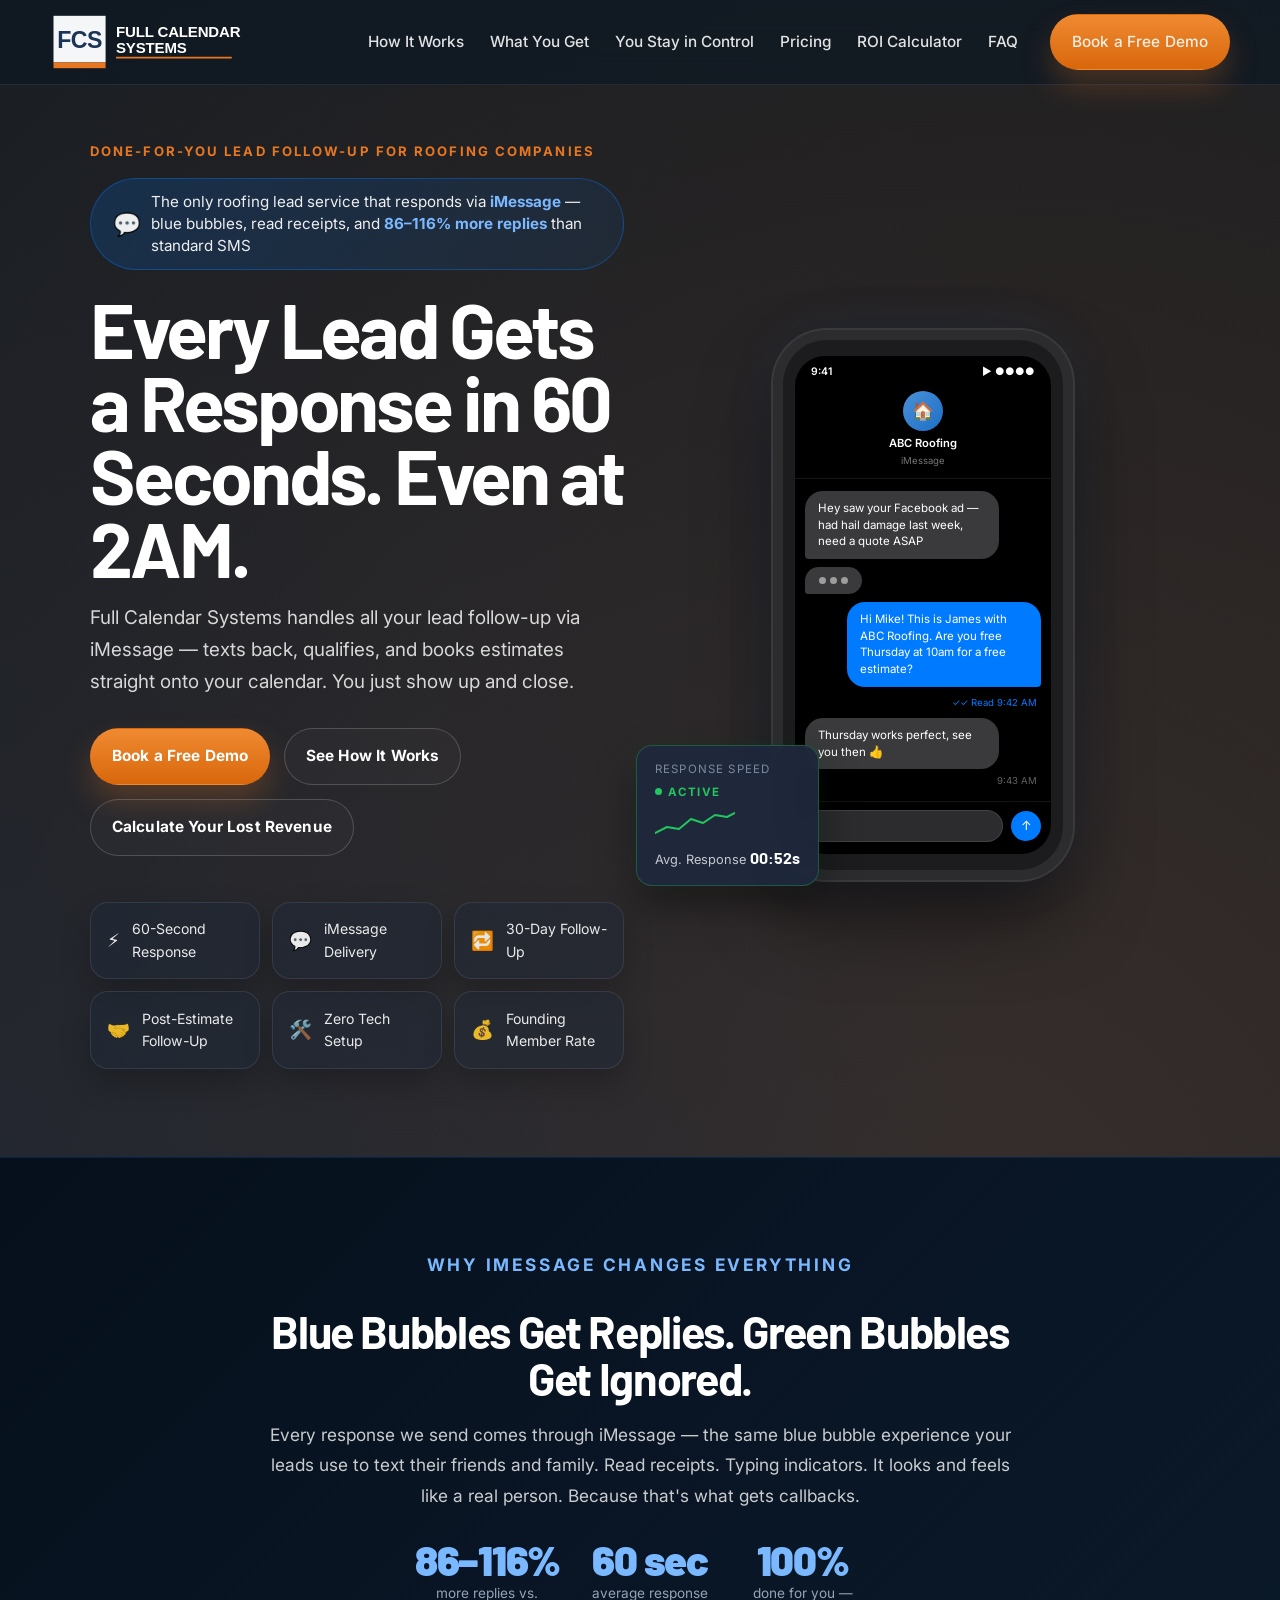
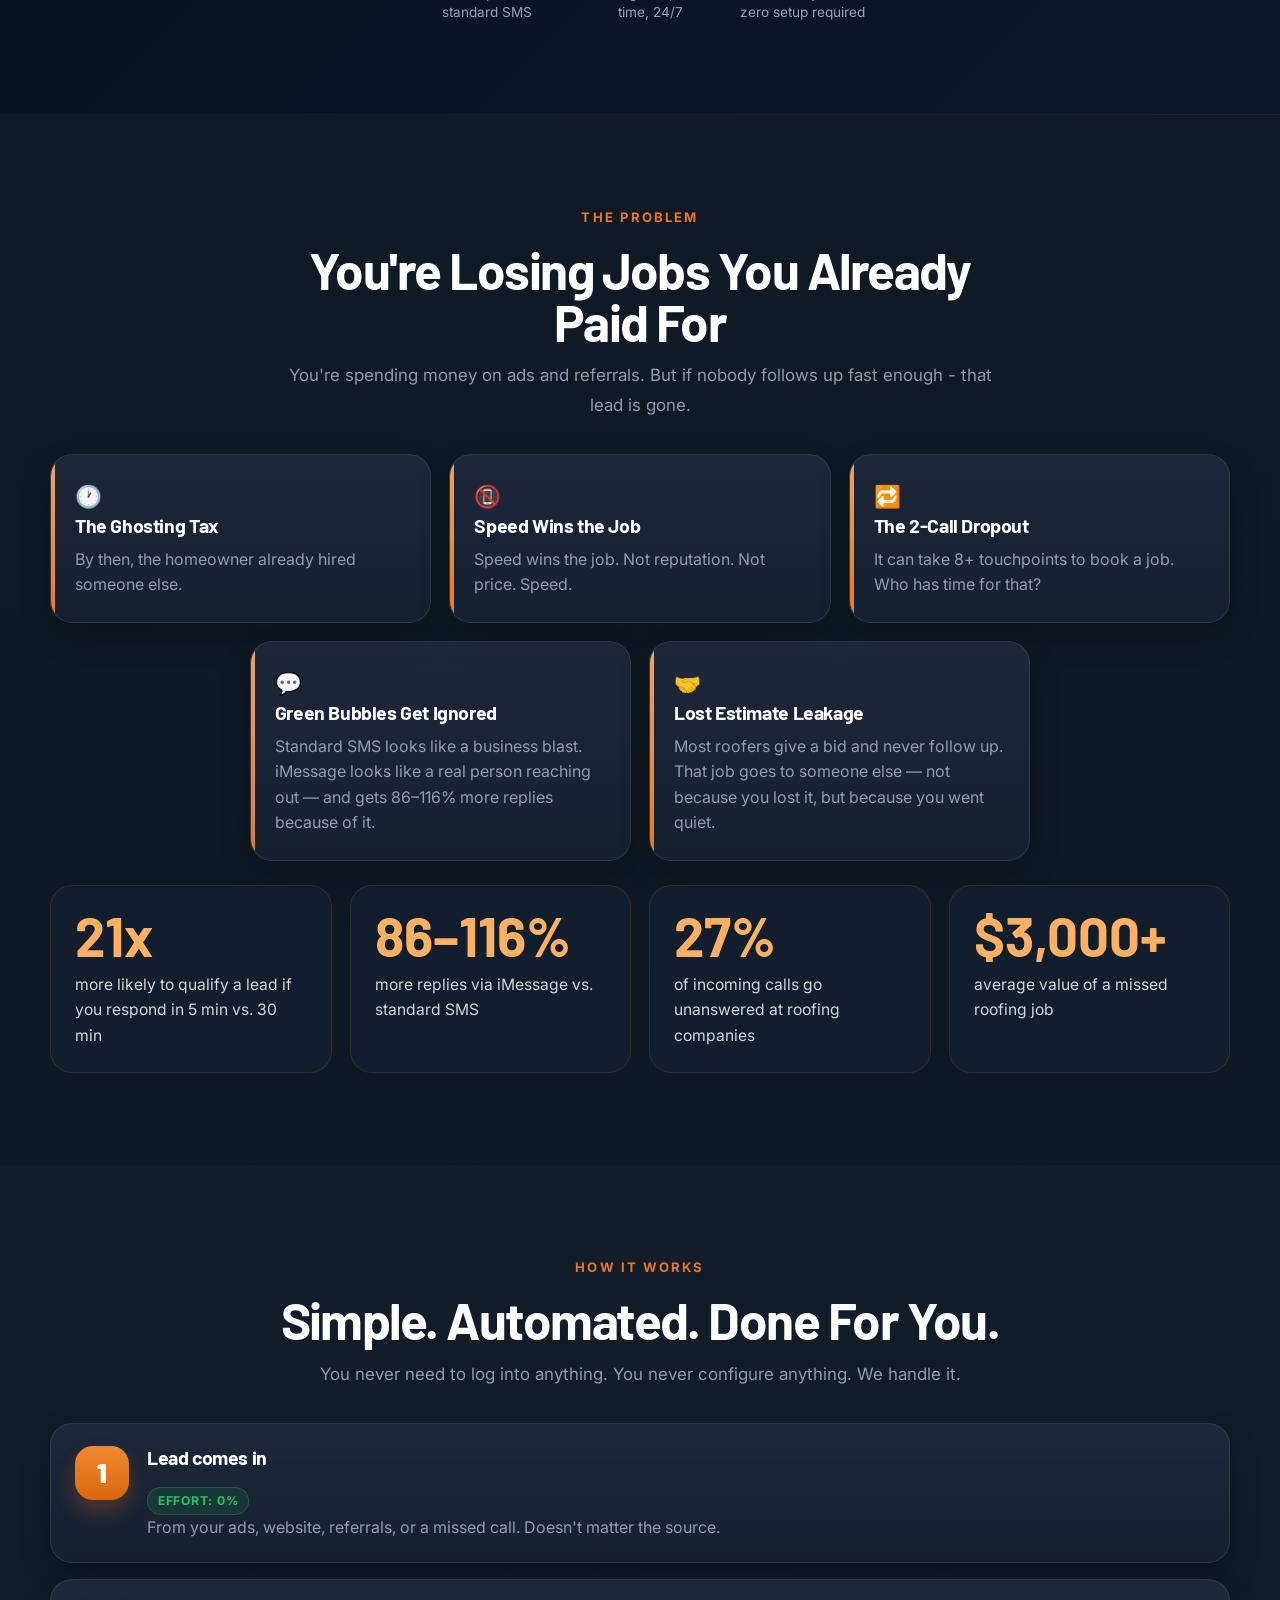
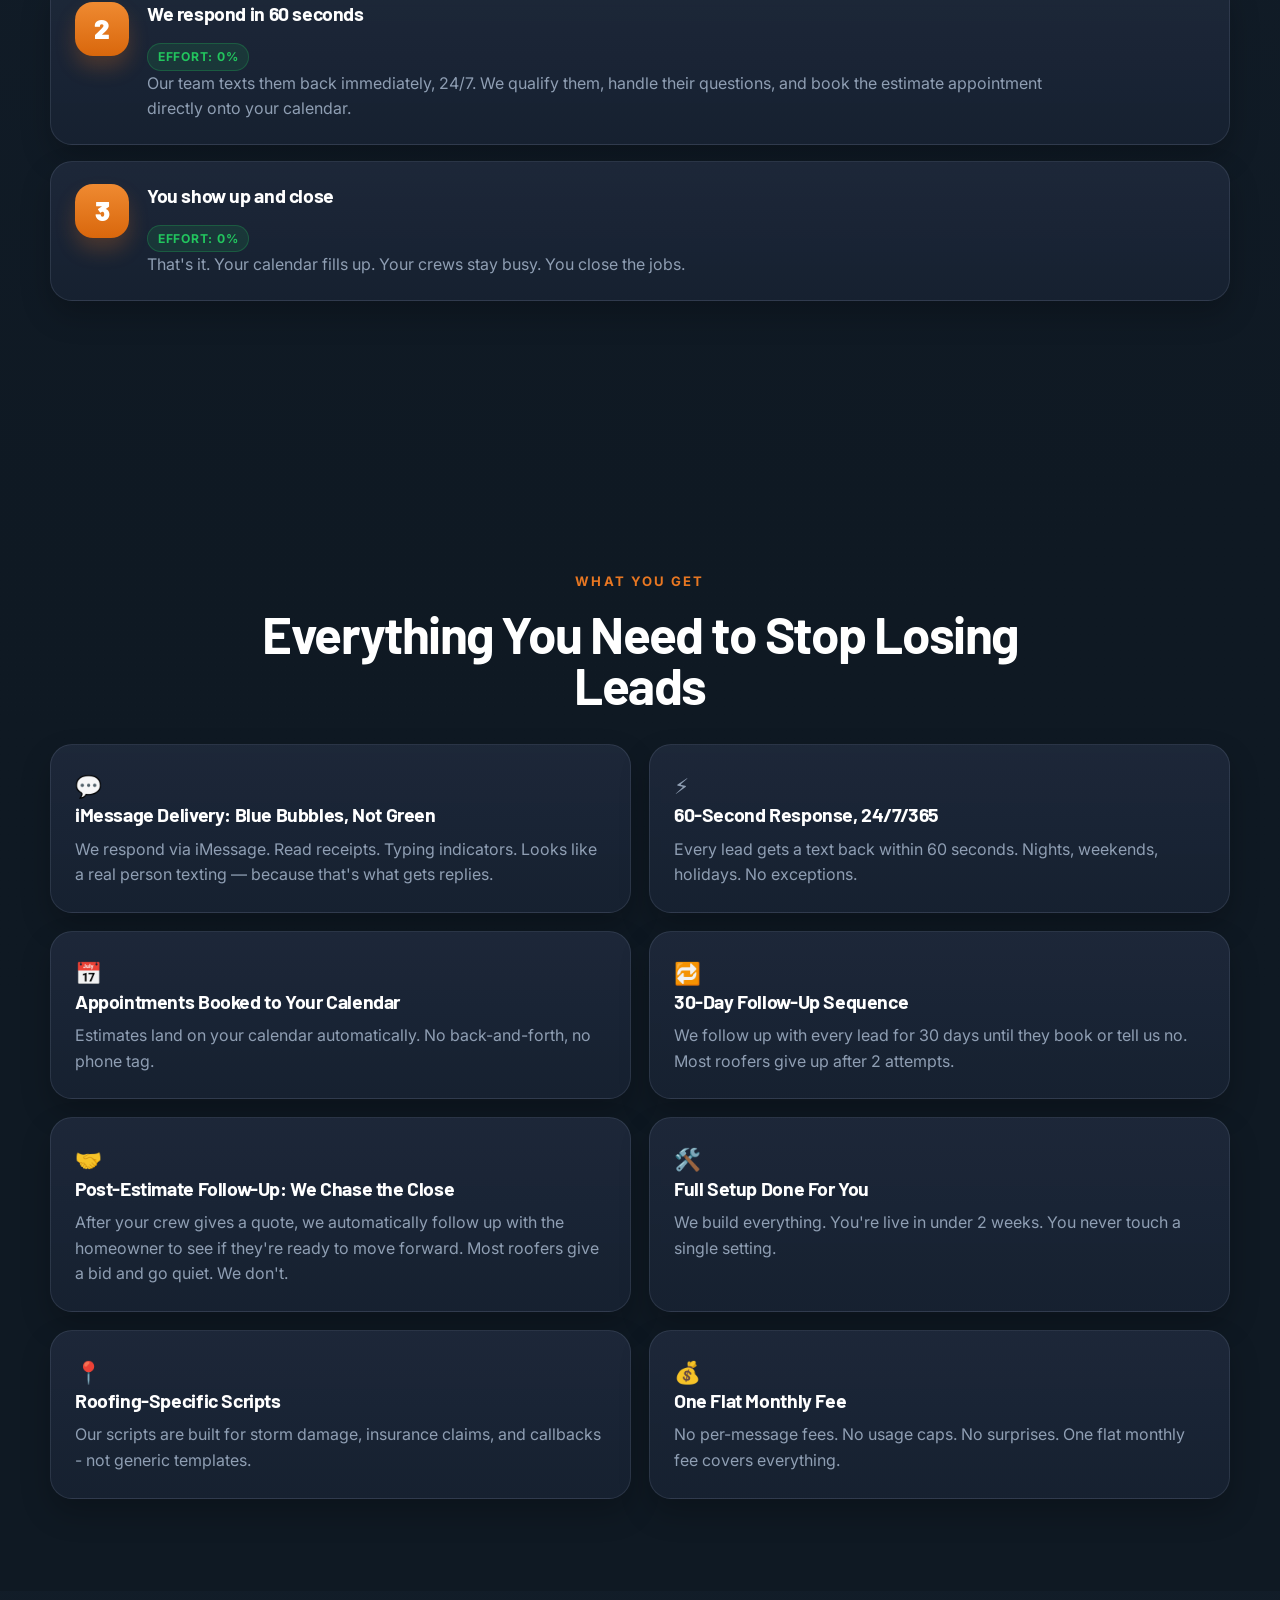
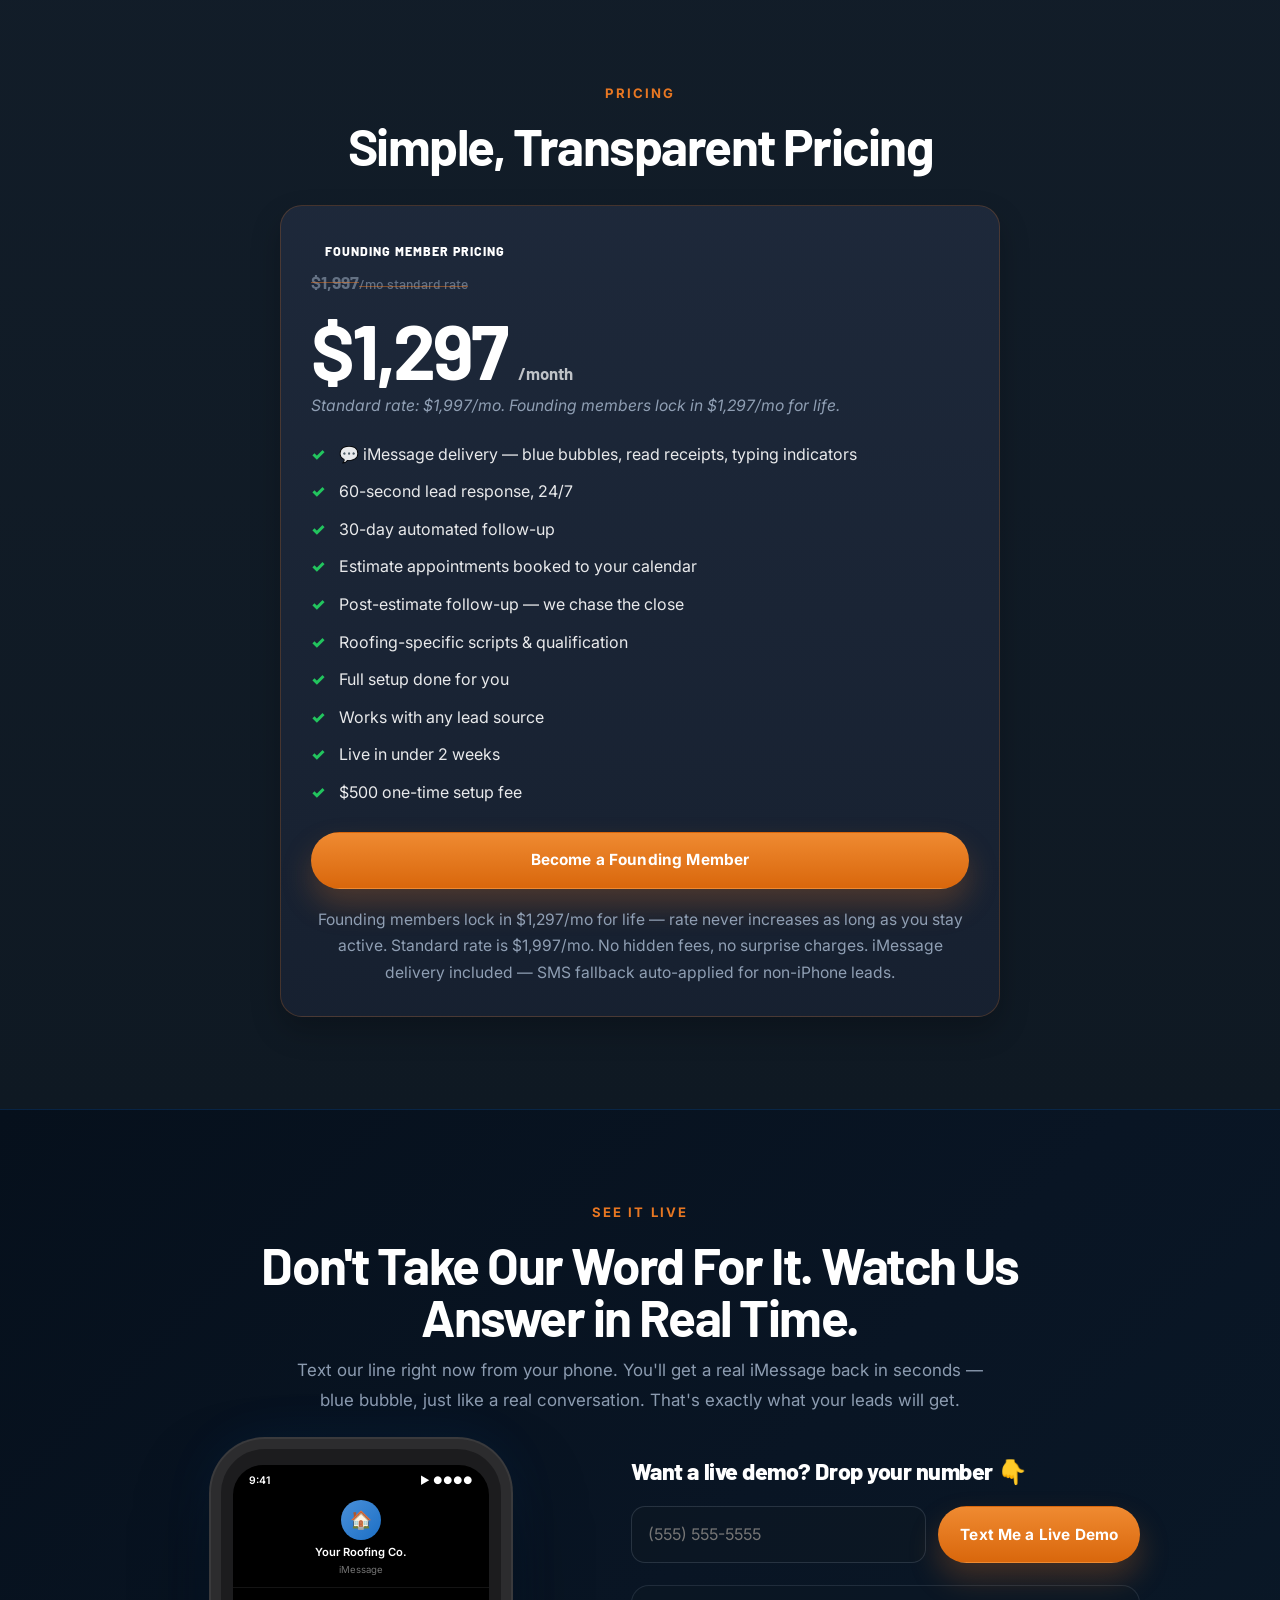
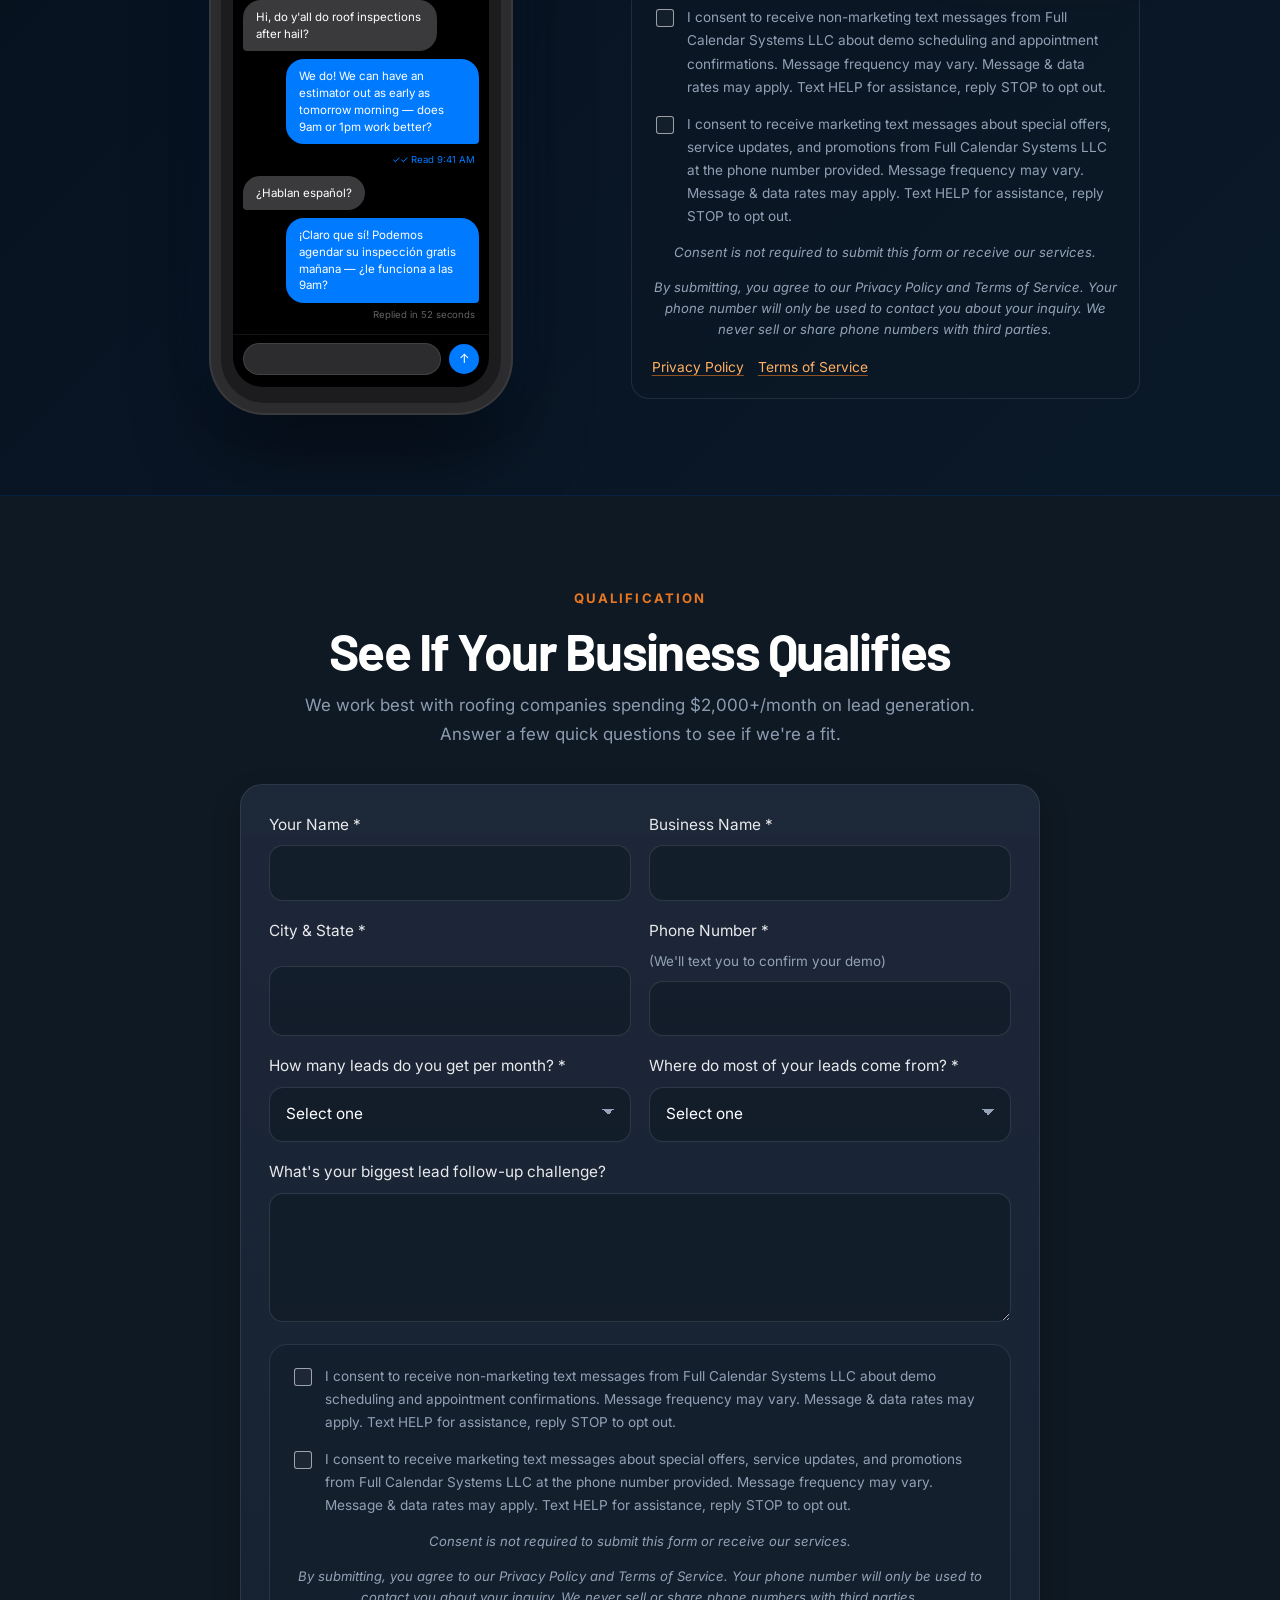
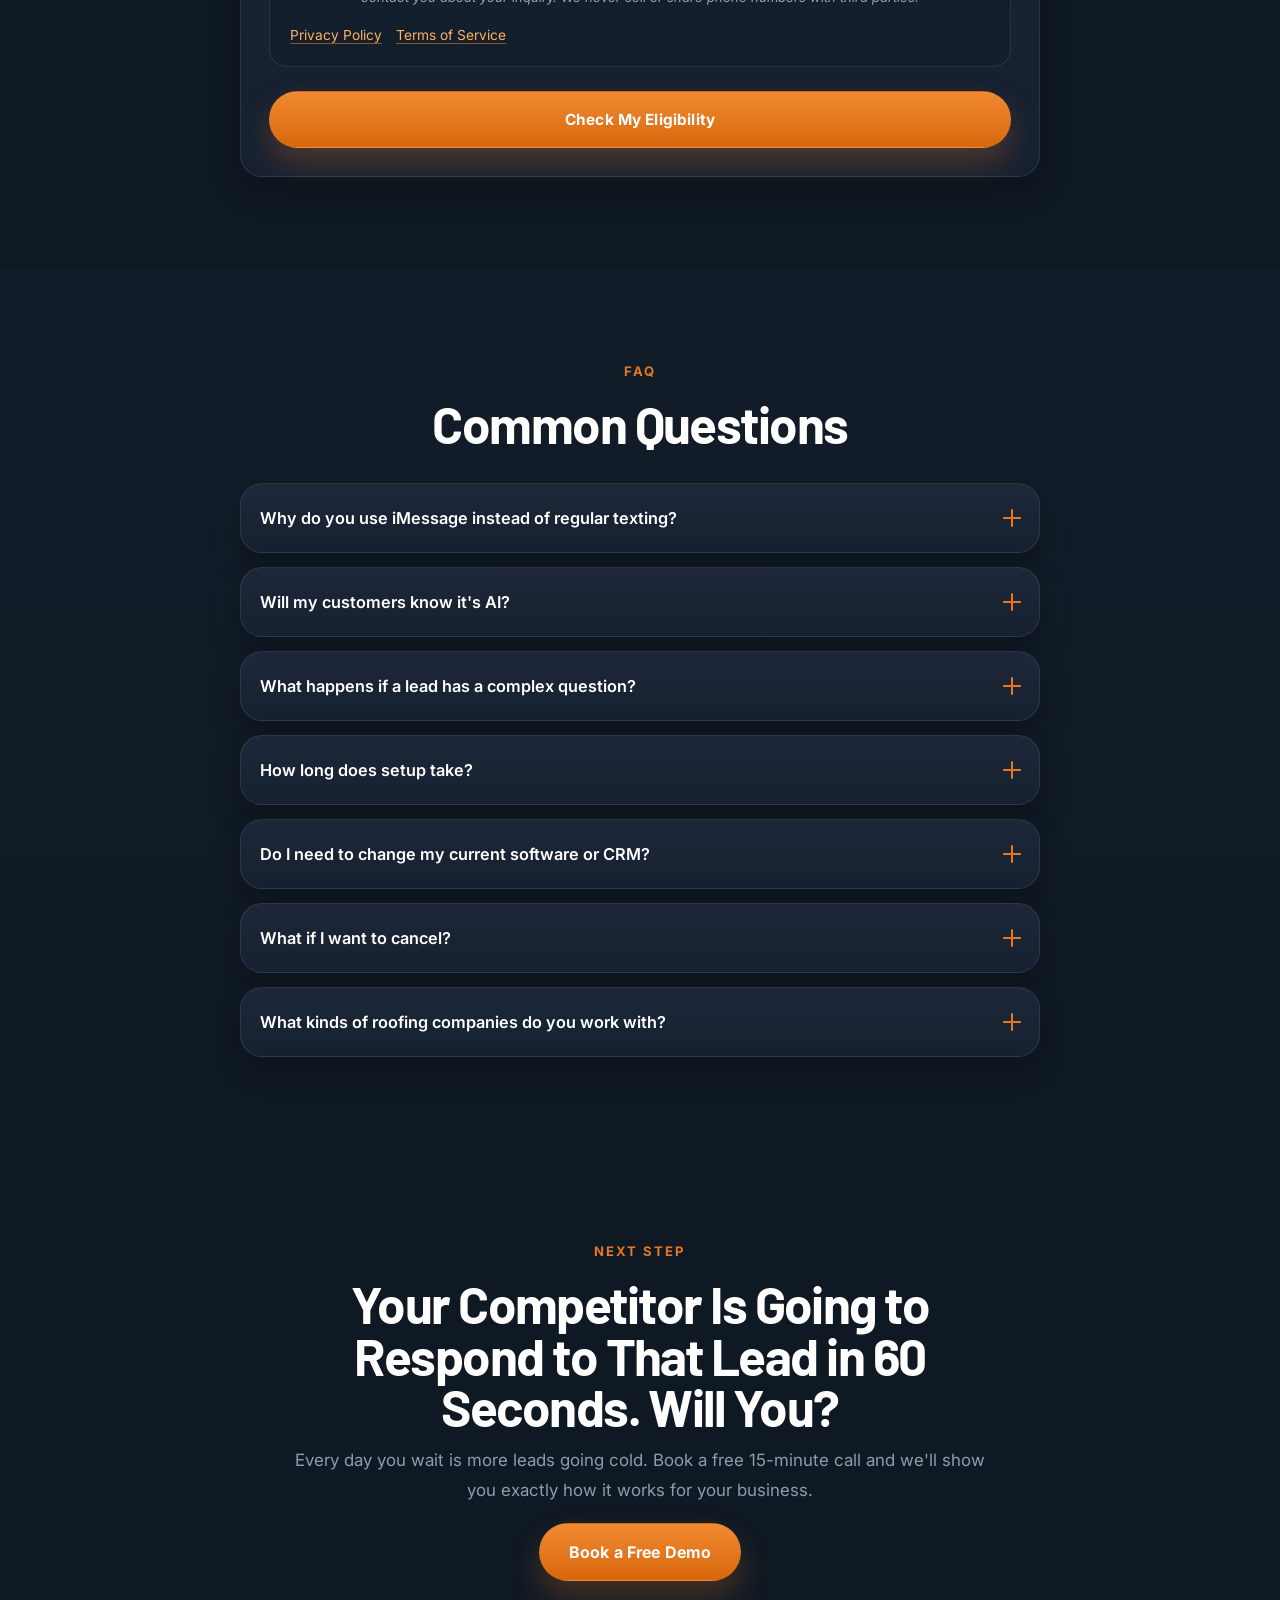
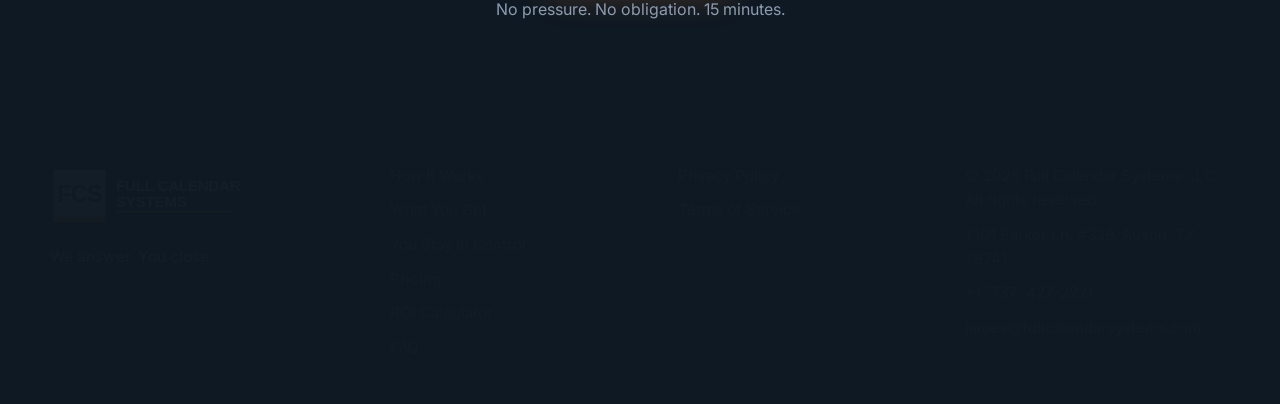
==== index.html @ a89be8ff "Live demo Mode A: role-play opener chips (incl Spanish), plain number, optional QR; DEMO_LINE_LIVE s" ====
<!DOCTYPE html>
<html lang="en">
<head>
  <meta charset="UTF-8">
  <meta name="viewport" content="width=device-width, initial-scale=1.0">
  <meta name="description" content="Full Calendar Systems handles lead follow-up for roofing companies so every lead gets a fast response and books an estimate on your calendar.">
  <title>Full Calendar Systems | We answer. You close.</title>

  <!-- Favicon -->
  <link rel="icon" type="image/png" sizes="32x32" href="favicon-32.png">
  <link rel="apple-touch-icon" sizes="180x180" href="apple-touch-icon.png">

  <!-- Open Graph / Facebook -->
  <meta property="og:type" content="website">
  <meta property="og:title" content="Full Calendar Systems | 60-Second Lead Response for Roofers">
  <meta property="og:description" content="Done-for-you lead follow-up for roofing companies. Every lead gets a response in 60 seconds via iMessage. You never need to log in. You just close.">
  <meta property="og:image" content="https://fullcalendarsystems.com/og-image.png">
  <meta property="og:url" content="https://fullcalendarsystems.com">
  <meta property="og:site_name" content="Full Calendar Systems">

  <!-- Twitter Card -->
  <meta name="twitter:card" content="summary_large_image">
  <meta name="twitter:title" content="Full Calendar Systems | 60-Second Lead Response for Roofers">
  <meta name="twitter:description" content="Done-for-you lead follow-up for roofing companies. Every lead gets a response in 60 seconds via iMessage.">
  <meta name="twitter:image" content="https://fullcalendarsystems.com/og-image.png">

  <link rel="preconnect" href="https://fonts.googleapis.com">
  <link rel="preconnect" href="https://fonts.gstatic.com" crossorigin>
  <script>document.documentElement.classList.add("js");</script>
  <link href="https://fonts.googleapis.com/css2?family=Barlow:wght@700;800;900&family=Inter:wght@400;500;600&display=swap" rel="stylesheet">
  <link rel="stylesheet" href="styles.css">
</head>
<body>
  <div class="site-shell">
    <header class="site-header" id="top">
      <div class="container nav-bar">
        <a class="brand" href="#top" aria-label="Full Calendar Systems home">
          <img src="FCS_Block_Dark.svg" alt="Full Calendar Systems" class="brand-mark">
        </a>
        <button class="menu-toggle" type="button" aria-expanded="false" aria-controls="site-nav" data-menu-toggle>
          <span></span>
          <span></span>
          <span></span>
          <span class="sr-only">Toggle navigation</span>
        </button>
        <nav class="site-nav" id="site-nav" data-site-nav>
          <a href="#how-it-works">How It Works</a>
          <a href="#what-you-get">What You Get</a>
          <a href="stay-in-control.html">You Stay in Control</a>
          <a href="#pricing">Pricing</a>
          <a href="roi-calculator.html">ROI Calculator</a>
          <a href="#faq">FAQ</a>
          <a class="btn btn-primary nav-cta" href="https://api.leadconnectorhq.com/widget/booking/mLNB1w6cOmezTKSYCTDc">Book a Free Demo</a>
        </nav>
      </div>
    </header>

    <main>
      <section class="hero section-dark">
        <div class="hero-bg"></div>
        <div class="container hero-grid">
          <div class="hero-copy reveal">
            <p class="eyebrow">Done-for-you lead follow-up for roofing companies</p>
            <div class="imessage-strip">
              <span class="imessage-icon">💬</span>
              <span>The only roofing lead service that responds via <strong>iMessage</strong> — blue bubbles, read receipts, and <strong>86–116% more replies</strong> than standard SMS</span>
            </div>
            <h1>Every Lead Gets a Response in 60 Seconds. Even at 2AM.</h1>
            <p class="hero-subhead">Full Calendar Systems handles all your lead follow-up via iMessage — texts back, qualifies, and books estimates straight onto your calendar. You just show up and close.</p>
            <div class="hero-actions">
              <a class="btn btn-primary" href="https://api.leadconnectorhq.com/widget/booking/mLNB1w6cOmezTKSYCTDc">Book a Free Demo</a>
              <a class="btn btn-secondary" href="#how-it-works">See How It Works</a>
              <a class="btn btn-secondary" href="roi-calculator.html">Calculate Your Lost Revenue</a>
            </div>
            <div class="trust-bar" aria-label="Key service benefits">
              <div class="trust-item"><span aria-hidden="true">⚡</span><span>60-Second Response</span></div>
              <div class="trust-item"><span aria-hidden="true">💬</span><span>iMessage Delivery</span></div>
              <div class="trust-item"><span aria-hidden="true">🔁</span><span>30-Day Follow-Up</span></div>
              <div class="trust-item"><span aria-hidden="true">🤝</span><span>Post-Estimate Follow-Up</span></div>
              <div class="trust-item"><span aria-hidden="true">🛠️</span><span>Zero Tech Setup</span></div>
              <div class="trust-item"><span aria-hidden="true">💰</span><span>Founding Member Rate</span></div>
            </div>
          </div>
          <div class="hero-phone-wrap reveal">
            <div class="phone-mockup">
              <div class="phone-shell">
                <div class="phone-screen">
                  <div class="phone-status-bar">
                    <span>9:41</span>
                    <span>▶ ●●●●</span>
                  </div>
                  <div class="phone-contact-bar">
                    <div class="phone-avatar">🏠</div>
                    <span class="phone-contact-name">ABC Roofing</span>
                    <span class="phone-contact-sub">iMessage</span>
                  </div>
                  <div class="phone-messages" data-hero-messages>
                    <div class="msg msg-in hero-msg hero-msg-1">Hey saw your Facebook ad — had hail damage last week, need a quote ASAP</div>
                    <div class="typing-dots hero-typing" aria-hidden="true">
                      <span></span>
                      <span></span>
                      <span></span>
                    </div>
                    <div class="msg msg-out hero-msg hero-msg-2">Hi Mike! This is James with ABC Roofing. Are you free Thursday at 10am for a free estimate?</div>
                    <div class="msg-read hero-read">✓✓ Read 9:42 AM</div>
                    <div class="msg msg-in hero-msg hero-msg-3">Thursday works perfect, see you then 👍</div>
                    <div class="msg-time">9:43 AM</div>
                  </div>
                  <div class="phone-input-bar">
                    <div class="phone-input-field"></div>
                    <div class="phone-send-btn">↑</div>
                  </div>
                </div>
              </div>
              <div class="hero-stat-card">
                <div class="hero-stat-label">Response Speed</div>
                <div class="hero-stat-active"><span class="pulse-dot"></span> ACTIVE</div>
                <svg class="hero-stat-chart" viewBox="0 0 80 28" fill="none">
                  <polyline points="0,24 12,18 24,20 36,10 48,14 60,6 72,8 80,4"
                    stroke="#22c55e" stroke-width="2" fill="none" stroke-linecap="round" stroke-linejoin="round"/>
                </svg>
                <div class="hero-stat-value">Avg. Response <strong>00:52s</strong></div>
              </div>
            </div>
          </div>
        </div>
      </section>

      <!-- iMessage Differentiator Strip -->
      <section class="section section-imessage">
        <div class="container imessage-diff-grid">
          <div class="imessage-diff-copy reveal">
            <p class="eyebrow">Why iMessage changes everything</p>
            <h2>Blue Bubbles Get Replies. Green Bubbles Get Ignored.</h2>
            <p>Every response we send comes through iMessage — the same blue bubble experience your leads use to text their friends and family. Read receipts. Typing indicators. It looks and feels like a real person. Because that's what gets callbacks.</p>
            <div class="imessage-stat-row">
              <div class="imessage-stat">
                <strong>86–116%</strong>
                <span>more replies vs.<br>standard SMS</span>
              </div>
              <div class="imessage-stat">
                <strong>60 sec</strong>
                <span>average response<br>time, 24/7</span>
              </div>
              <div class="imessage-stat">
                <strong>100%</strong>
                <span>done for you —<br>zero setup required</span>
              </div>
            </div>
          </div>
        </div>
      </section>

      <section class="section section-dark section-problem">
        <div class="container">
          <div class="section-heading reveal">
            <p class="eyebrow">The problem</p>
            <h2>You're Losing Jobs You Already Paid For</h2>
            <p class="section-subhead">You're spending money on ads and referrals. But if nobody follows up fast enough - that lead is gone.</p>
          </div>

          <div class="card-grid problem-grid">
            <article class="feature-card accent reveal">
              <p class="feature-icon" aria-hidden="true">🕐</p>
              <h3>The Ghosting Tax</h3>
              <p>By then, the homeowner already hired someone else.</p>
            </article>
            <article class="feature-card accent reveal">
              <p class="feature-icon" aria-hidden="true">📵</p>
              <h3>Speed Wins the Job</h3>
              <p>Speed wins the job. Not reputation. Not price. Speed.</p>
            </article>
            <article class="feature-card accent reveal">
              <p class="feature-icon" aria-hidden="true">🔁</p>
              <h3>The 2-Call Dropout</h3>
              <p>It can take 8+ touchpoints to book a job. Who has time for that?</p>
            </article>
            <article class="feature-card accent reveal">
              <p class="feature-icon" aria-hidden="true">💬</p>
              <h3>Green Bubbles Get Ignored</h3>
              <p>Standard SMS looks like a business blast. iMessage looks like a real person reaching out — and gets 86–116% more replies because of it.</p>
            </article>
            <article class="feature-card accent reveal">
              <p class="feature-icon" aria-hidden="true">🤝</p>
              <h3>Lost Estimate Leakage</h3>
              <p>Most roofers give a bid and never follow up. That job goes to someone else — not because you lost it, but because you went quiet.</p>
            </article>
          </div>

          <div class="stats-row reveal" aria-label="Supporting statistics">
            <div class="stat">
              <strong>21x</strong>
              <span>more likely to qualify a lead if you respond in 5 min vs. 30 min</span>
            </div>
            <div class="stat">
              <strong>86–116%</strong>
              <span>more replies via iMessage vs. standard SMS</span>
            </div>
            <div class="stat">
              <strong>27%</strong>
              <span>of incoming calls go unanswered at roofing companies</span>
            </div>
            <div class="stat">
              <strong>$3,000+</strong>
              <span>average value of a missed roofing job</span>
            </div>
          </div>
        </div>
      </section>

      <section class="section section-surface" id="how-it-works">
        <div class="container">
          <div class="section-heading reveal">
            <p class="eyebrow">How it works</p>
            <h2>Simple. Automated. Done For You.</h2>
            <p class="section-subhead">You never need to log into anything. You never configure anything. We handle it.</p>
          </div>

          <div class="steps">
            <article class="step-card reveal">
              <span class="step-number">1</span>
              <div>
                <h3>Lead comes in</h3>
                <span class="effort-badge">Effort: 0%</span>
                <p>From your ads, website, referrals, or a missed call. Doesn't matter the source.</p>
              </div>
            </article>
            <article class="step-card reveal">
              <span class="step-number">2</span>
              <div>
                <h3>We respond in 60 seconds</h3>
                <span class="effort-badge">Effort: 0%</span>
                <p>Our team texts them back immediately, 24/7. We qualify them, handle their questions, and book the estimate appointment directly onto your calendar.</p>
              </div>
            </article>
            <article class="step-card reveal">
              <span class="step-number">3</span>
              <div>
                <h3>You show up and close</h3>
                <span class="effort-badge">Effort: 0%</span>
                <p>That's it. Your calendar fills up. Your crews stay busy. You close the jobs.</p>
              </div>
            </article>
          </div>

          <div class="callout reveal">
            <p>Works with every lead source. No software to learn. Live in under 2 weeks.</p>
          </div>
        </div>
      </section>

      <section class="section section-dark" id="what-you-get">
        <div class="container">
          <div class="section-heading reveal">
            <p class="eyebrow">What you get</p>
            <h2>Everything You Need to Stop Losing Leads</h2>
          </div>

          <div class="card-grid benefits-grid">
            <article class="benefit-card reveal">
              <p class="feature-icon" aria-hidden="true">💬</p>
              <h3>iMessage Delivery: Blue Bubbles, Not Green</h3>
              <p>We respond via iMessage. Read receipts. Typing indicators. Looks like a real person texting — because that's what gets replies.</p>
            </article>
            <article class="benefit-card reveal">
              <p class="feature-icon" aria-hidden="true">⚡</p>
              <h3>60-Second Response, 24/7/365</h3>
              <p>Every lead gets a text back within 60 seconds. Nights, weekends, holidays. No exceptions.</p>
            </article>
            <article class="benefit-card reveal">
              <p class="feature-icon" aria-hidden="true">📅</p>
              <h3>Appointments Booked to Your Calendar</h3>
              <p>Estimates land on your calendar automatically. No back-and-forth, no phone tag.</p>
            </article>
            <article class="benefit-card reveal">
              <p class="feature-icon" aria-hidden="true">🔁</p>
              <h3>30-Day Follow-Up Sequence</h3>
              <p>We follow up with every lead for 30 days until they book or tell us no. Most roofers give up after 2 attempts.</p>
            </article>
            <article class="benefit-card reveal">
              <p class="feature-icon" aria-hidden="true">🤝</p>
              <h3>Post-Estimate Follow-Up: We Chase the Close</h3>
              <p>After your crew gives a quote, we automatically follow up with the homeowner to see if they're ready to move forward. Most roofers give a bid and go quiet. We don't.</p>
            </article>
            <article class="benefit-card reveal">
              <p class="feature-icon" aria-hidden="true">🛠️</p>
              <h3>Full Setup Done For You</h3>
              <p>We build everything. You're live in under 2 weeks. You never touch a single setting.</p>
            </article>
            <article class="benefit-card reveal">
              <p class="feature-icon" aria-hidden="true">📍</p>
              <h3>Roofing-Specific Scripts</h3>
              <p>Our scripts are built for storm damage, insurance claims, and callbacks - not generic templates.</p>
            </article>
            <article class="benefit-card reveal">
              <p class="feature-icon" aria-hidden="true">💰</p>
              <h3>One Flat Monthly Fee</h3>
              <p>No per-message fees. No usage caps. No surprises. One flat monthly fee covers everything.</p>
            </article>
          </div>
        </div>
      </section>

      <section class="section section-surface" id="pricing">
        <div class="container">
          <div class="section-heading reveal">
            <p class="eyebrow">Pricing</p>
            <h2>Simple, Transparent Pricing</h2>
          </div>

          <div class="pricing-wrap">
            <article class="pricing-card reveal">
              <span class="badge">FOUNDING MEMBER PRICING</span>
              <div class="pricing-anchor">
                <span class="price-was">$1,997<span>/mo standard rate</span></span>
              </div>
              <h3>$1,297 <span>/month</span></h3>
              <p class="pricing-note"><em>Standard rate: $1,997/mo. Founding members lock in $1,297/mo for life.</em></p>
              <ul class="checklist">
                <li>💬 iMessage delivery — blue bubbles, read receipts, typing indicators</li>
                <li>60-second lead response, 24/7</li>
                <li>30-day automated follow-up</li>
                <li>Estimate appointments booked to your calendar</li>
                <li>Post-estimate follow-up — we chase the close</li>
                <li>Roofing-specific scripts &amp; qualification</li>
                <li>Full setup done for you</li>
                <li>Works with any lead source</li>
                <li>Live in under 2 weeks</li>
                <li>$500 one-time setup fee</li>
              </ul>
              <a class="btn btn-primary btn-wide" href="https://api.leadconnectorhq.com/widget/booking/mLNB1w6cOmezTKSYCTDc">Become a Founding Member</a>
              <p class="pricing-footnote">Founding members lock in $1,297/mo for life — rate never increases as long as you stay active. Standard rate is $1,997/mo. No hidden fees, no surprise charges. iMessage delivery included — SMS fallback auto-applied for non-iPhone leads.</p>
            </article>
          </div>
        </div>
      </section>

      <!-- ── TEXT ECHO LIVE ── -->
      <section class="section section-imessage" id="text-echo">
        <div class="container">
          <div class="section-heading reveal">
            <p class="eyebrow">See it live</p>
            <h2>Don't Take Our Word For It. Watch Us Answer in Real Time.</h2>
            <p class="section-subhead">Text our line right now from your phone. You'll get a real iMessage back in seconds — blue bubble, just like a real conversation. That's exactly what your leads will get.</p>
          </div>

          <div class="echo-demo-grid reveal">
            <div class="echo-demo-phone">
              <div class="phone-mockup">
                <div class="phone-shell">
                  <div class="phone-screen">
                    <div class="phone-status-bar">
                      <span>9:41</span>
                      <span>▶ ●●●●</span>
                    </div>
                    <div class="phone-contact-bar">
                      <div class="phone-avatar">🏠</div>
                      <span class="phone-contact-name">Your Roofing Co.</span>
                      <span class="phone-contact-sub">iMessage</span>
                    </div>
                    <div class="phone-messages" data-echo-thread>
                      <div class="msg msg-in">Hi, do y'all do roof inspections after hail?</div>
                      <div class="msg msg-out">We do! We can have an estimator out as early as tomorrow morning — does 9am or 1pm work better?</div>
                      <div class="msg-read">✓✓ Read 9:41 AM</div>
                      <div class="msg msg-in">¿Hablan español?</div>
                      <div class="msg msg-out">¡Claro que sí! Podemos agendar su inspección gratis mañana — ¿le funciona a las 9am?</div>
                      <div class="msg-time">Replied in 52 seconds</div>
                    </div>
                    <div class="phone-input-bar">
                      <div class="phone-input-field"></div>
                      <div class="phone-send-btn">↑</div>
                    </div>
                  </div>
                </div>
              </div>
            </div>

            <div class="echo-demo-action">
              <!--
                ── DEMO MODE TOGGLE ──
                Two modes, toggled by `DEMO_LINE_LIVE` in script.js (currently false = Mode B):
                  Mode A [data-demo-mode="live"]     — live tap-to-text demo line (Linq 512-373-9490, "Lone Star Roofing" display)
                  Mode B [data-demo-mode="fallback"] — lead-capture form, James texts back manually from Lone Star (ACTIVE)
                To go live: set DEMO_LINE_LIVE = true in script.js AND swap the placeholder number below.
              -->
              <div data-demo-mode="live" hidden>
                <!-- Live demo line: Linq iMessage 512-373-9490 ("Lone Star Roofing" — our fictional demo
                     company). The visitor plays a homeowner; Echo plays the roofing company, then reveals.
                     Each chip opens Messages with the number + opener pre-filled — one tap to send. -->
                <p class="echo-demo-roleplay-intro">You're the homeowner. Echo's the roofing company. Pick an opener (or write your own) and watch how fast your leads would be answered:</p>
                <div class="echo-demo-chips">
                  <a class="echo-demo-chip" href="sms:+15123739490?&body=Hey%2C%20I%20think%20I%20just%20got%20hail%20damage">🌩️ "Hey, I think I just got hail damage"</a>
                  <a class="echo-demo-chip" href="sms:+15123739490?&body=I%20have%20a%20leak%20in%20my%20roof">💧 "I have a leak in my roof"</a>
                  <a class="echo-demo-chip" href="sms:+15123739490?&body=How%20much%20does%20a%20full%20replacement%20cost%3F">💰 "How much does a full replacement cost?"</a>
                  <a class="echo-demo-chip" href="sms:+15123739490?&body=Hola%2C%20creo%20que%20tengo%20da%C3%B1o%20de%20granizo%20en%20mi%20techo">🇲🇽 "Hola, creo que tengo daño de granizo"</a>
                </div>
                <div class="echo-demo-number-row">
                  <span class="echo-demo-number">Or text us directly: <a href="sms:+15123739490">(512) 373-9490</a></span>
                  <details class="echo-demo-qr">
                    <summary>On a computer? Scan to text 📱</summary>
                    <img src="qr-demo-line.svg" alt="QR code — scan with your phone to text the live demo line" width="140" height="140" loading="lazy">
                  </details>
                </div>
                <p class="echo-demo-note">Standard message rates apply. You're texting our live demo line — reply STOP anytime.</p>
              </div>

              <div data-demo-mode="fallback">
                <form class="echo-demo-form" data-webhook="https://services.leadconnectorhq.com/hooks/naMSy7VSuk58oQgeKxPy/webhook-trigger/a24af0a6-f222-43e5-bbc9-b487e32fba7b" novalidate>
                  <!-- SWAP data-webhook above: GHL_WEBHOOK_URL_DEMO — dedicated WEBSITE sub-account webhook (James to provide once the
                       website sub-account exists). Using the main FCS webhook as a TEMPORARY placeholder; the source field
                       keeps these leads distinguishable in the meantime. -->
                  <p class="echo-demo-form-title">Want a live demo? Drop your number 👇</p>
                  <div class="echo-demo-form-row">
                    <label class="sr-only" for="echo-demo-phone-home">Phone Number</label>
                    <input type="tel" name="phone" id="echo-demo-phone-home" required autocomplete="tel" inputmode="tel" placeholder="(555) 555-5555" data-phone-format>
                    <button class="btn btn-primary" type="submit">Text Me a Live Demo</button>
                  </div>
                  <!-- Honeypot — bots fill it, humans never see it. Submission is silently dropped if non-empty. -->
                  <div class="hp-wrap" aria-hidden="true">
                    <label>Company Website<input type="text" name="company_website" tabindex="-1" autocomplete="off"></label>
                  </div>

                  <div class="consent-block">
                    <label class="consent-option">
                      <input type="checkbox" name="transactional_consent">
                      <span>I consent to receive non-marketing text messages from Full Calendar Systems LLC about demo scheduling and appointment confirmations. Message frequency may vary. Message &amp; data rates may apply. Text HELP for assistance, reply STOP to opt out.</span>
                    </label>
                    <label class="consent-option">
                      <input type="checkbox" name="marketing_consent">
                      <span>I consent to receive marketing text messages about special offers, service updates, and promotions from Full Calendar Systems LLC at the phone number provided. Message frequency may vary. Message &amp; data rates may apply. Text HELP for assistance, reply STOP to opt out.</span>
                    </label>
                    <p class="consent-disclaimer">Consent is not required to submit this form or receive our services.</p>
                    <p class="consent-disclaimer">By submitting, you agree to our <a href="privacy-policy.html">Privacy Policy</a> and <a href="terms.html">Terms of Service</a>. Your phone number will only be used to contact you about your inquiry. We never sell or share phone numbers with third parties.</p>
                    <div class="consent-links">
                      <a href="privacy-policy.html">Privacy Policy</a>
                      <a href="terms.html">Terms of Service</a>
                    </div>
                  </div>

                  <p class="form-note form-note-success echo-demo-success" hidden>📲 Got it — keep an eye on your texts.</p>
                  <p class="form-note form-note-error echo-demo-error" hidden>Something went wrong. Please email us at <a href="mailto:james@fullcalendarsystems.com">james@fullcalendarsystems.com</a></p>
                </form>
              </div>
            </div>
          </div>
        </div>
      </section>

      <section class="section section-dark" id="lead-qualifier">
        <div class="container narrow">
          <div class="section-heading reveal">
            <p class="eyebrow">Qualification</p>
            <h2>See If Your Business Qualifies</h2>
            <p class="section-subhead">We work best with roofing companies spending $2,000+/month on lead generation. Answer a few quick questions to see if we're a fit.</p>
          </div>

          <form class="qualifier-form reveal" id="qualifier-form">
            <div class="form-grid">
              <label>
                <span>Your Name *</span>
                <input type="text" name="name" required autocomplete="name">
              </label>
              <label>
                <span>Business Name *</span>
                <input type="text" name="business" required autocomplete="organization">
              </label>
              <label>
                <span>City &amp; State *</span>
                <input type="text" name="location" required autocomplete="address-level2">
              </label>
              <label>
                <span>Phone Number *</span>
                <small>(We'll text you to confirm your demo)</small>
                <input type="tel" name="phone" required autocomplete="tel">
              </label>
              <label>
                <span>How many leads do you get per month? *</span>
                <select name="lead_volume" required>
                  <option value="">Select one</option>
                  <option>Under 20</option>
                  <option>20–50</option>
                  <option>50–100</option>
                  <option>100+</option>
                </select>
              </label>
              <label>
                <span>Where do most of your leads come from? *</span>
                <select name="lead_source" required>
                  <option value="">Select one</option>
                  <option>Facebook Ads</option>
                  <option>Google Ads</option>
                  <option>Door Knocking</option>
                  <option>Referrals</option>
                  <option>Multiple Sources</option>
                </select>
              </label>
              <label class="form-full">
                <span>What's your biggest lead follow-up challenge?</span>
                <textarea name="challenge" rows="4"></textarea>
              </label>
            </div>

            <div class="consent-block">
              <label class="consent-option">
                <input type="checkbox" name="transactional_consent" id="transactional_consent">
                <span>I consent to receive non-marketing text messages from Full Calendar Systems LLC about demo scheduling and appointment confirmations. Message frequency may vary. Message &amp; data rates may apply. Text HELP for assistance, reply STOP to opt out.</span>
              </label>
              <label class="consent-option">
                <input type="checkbox" name="marketing_consent" id="marketing_consent">
                <span>I consent to receive marketing text messages about special offers, service updates, and promotions from Full Calendar Systems LLC at the phone number provided. Message frequency may vary. Message &amp; data rates may apply. Text HELP for assistance, reply STOP to opt out.</span>
              </label>
              <p class="consent-disclaimer">Consent is not required to submit this form or receive our services.</p>
              <p class="consent-disclaimer">By submitting, you agree to our <a href="privacy-policy.html">Privacy Policy</a> and <a href="terms.html">Terms of Service</a>. Your phone number will only be used to contact you about your inquiry. We never sell or share phone numbers with third parties.</p>
              <div class="consent-links">
                <a href="privacy-policy.html">Privacy Policy</a>
                <a href="terms.html">Terms of Service</a>
              </div>
            </div>

            <div id="form-success" style="display:none;padding:1rem;background:#1a3a1a;border:1px solid #4caf50;border-radius:8px;color:#4caf50;margin-bottom:1rem;text-align:center;">
              ✅ Got it! We'll be in touch within 24 hours.
            </div>
            <div id="form-error" style="display:none;padding:1rem;background:#3a1a1a;border:1px solid #e74c3c;border-radius:8px;color:#e74c3c;margin-bottom:1rem;text-align:center;">
              Something went wrong. Please email us at james@fullcalendarsystems.com
            </div>

            <button class="btn btn-primary btn-wide" type="submit" id="form-submit-btn">Check My Eligibility</button>
          </form>
        </div>
      </section>

      <section class="section section-surface" id="faq">
        <div class="container narrow">
          <div class="section-heading reveal">
            <p class="eyebrow">FAQ</p>
            <h2>Common Questions</h2>
          </div>

          <div class="faq-list">
            <div class="faq-item reveal">
              <button class="faq-trigger" type="button" aria-expanded="false">
                <span>Why do you use iMessage instead of regular texting?</span>
                <span class="faq-plus" aria-hidden="true"></span>
              </button>
              <div class="faq-panel" hidden>
                <p>iMessage delivers blue bubbles — the same experience as texting a real person from their iPhone. That means read receipts, typing indicators, and reply rates that are 86–116% higher than standard SMS. When a homeowner gets your first response, it looks and feels like a real conversation, not a business blast. For leads that don't have an iPhone, we automatically fall back to standard SMS so no lead is ever missed.</p>
              </div>
            </div>
            <div class="faq-item reveal">
              <button class="faq-trigger" type="button" aria-expanded="false">
                <span>Will my customers know it's AI?</span>
                <span class="faq-plus" aria-hidden="true"></span>
              </button>
              <div class="faq-panel" hidden>
                <p>Our responses are written to sound natural and professional. Most homeowners don't know and don't care - they just appreciate getting a fast, helpful reply when they reach out.</p>
              </div>
            </div>
            <div class="faq-item reveal">
              <button class="faq-trigger" type="button" aria-expanded="false">
                <span>What happens if a lead has a complex question?</span>
                <span class="faq-plus" aria-hidden="true"></span>
              </button>
              <div class="faq-panel" hidden>
                <p>If something requires your personal attention, we flag it immediately and you step in. We handle the 80% of standard follow-up so you only deal with the 20% that needs you.</p>
              </div>
            </div>
            <div class="faq-item reveal">
              <button class="faq-trigger" type="button" aria-expanded="false">
                <span>How long does setup take?</span>
                <span class="faq-plus" aria-hidden="true"></span>
              </button>
              <div class="faq-panel" hidden>
                <p>Most clients are fully live within 7 days of signing up. We handle all the setup - you don't need to do anything technical.</p>
              </div>
            </div>
            <div class="faq-item reveal">
              <button class="faq-trigger" type="button" aria-expanded="false">
                <span>Do I need to change my current software or CRM?</span>
                <span class="faq-plus" aria-hidden="true"></span>
              </button>
              <div class="faq-panel" hidden>
                <p>No. We plug into what you already use. If you don't use a CRM, that's fine too - we handle everything on our end.</p>
              </div>
            </div>
            <div class="faq-item reveal">
              <button class="faq-trigger" type="button" aria-expanded="false">
                <span>What if I want to cancel?</span>
                <span class="faq-plus" aria-hidden="true"></span>
              </button>
              <div class="faq-panel" hidden>
                <p>We cover all the details during the demo — commitment terms depend on your plan. We keep your business because the results speak for themselves.</p>
              </div>
            </div>
            <div class="faq-item reveal">
              <button class="faq-trigger" type="button" aria-expanded="false">
                <span>What kinds of roofing companies do you work with?</span>
                <span class="faq-plus" aria-hidden="true"></span>
              </button>
              <div class="faq-panel" hidden>
                <p>We work best with residential roofing companies that are actively running ads or generating leads and want to stop losing jobs to slow follow-up. Ideal fit: $2K+/month in lead spend, owner-operated.</p>
              </div>
            </div>
          </div>
        </div>
      </section>

      <section class="section section-dark final-cta">
        <div class="container narrow final-cta-inner">
          <div class="section-heading reveal">
            <p class="eyebrow">Next step</p>
            <h2>Your Competitor Is Going to Respond to That Lead in 60 Seconds. Will You?</h2>
            <p class="section-subhead">Every day you wait is more leads going cold. Book a free 15-minute call and we'll show you exactly how it works for your business.</p>
          </div>
          <a class="btn btn-primary btn-xl reveal" href="https://api.leadconnectorhq.com/widget/booking/mLNB1w6cOmezTKSYCTDc">Book a Free Demo</a>
          <p class="trust-line reveal">No pressure. No obligation. 15 minutes.</p>
        </div>
      </section>
    </main>

    <footer class="site-footer">
      <div class="container footer-grid">
        <div class="footer-brand">
          <img src="FCS_Block_Dark.svg" alt="Full Calendar Systems" class="brand-mark">
          <p>We answer. You close.</p>
        </div>
        <div class="footer-links">
          <a href="#how-it-works">How It Works</a>
          <a href="#what-you-get">What You Get</a>
          <a href="stay-in-control.html">You Stay in Control</a>
          <a href="#pricing">Pricing</a>
          <a href="roi-calculator.html">ROI Calculator</a>
          <a href="#faq">FAQ</a>
        </div>
        <div class="footer-links">
          <a href="privacy-policy.html">Privacy Policy</a>
          <a href="terms.html">Terms of Service</a>
        </div>
        <div class="footer-meta">
          <p>© 2026 Full Calendar Systems LLC. All rights reserved.</p>
          <p>1301 Parker Ln, #339, Austin, TX 78741</p>
          <a href="tel:+17374272221">+1 (737) 427-2221</a>
          <a href="mailto:james@fullcalendarsystems.com">james@fullcalendarsystems.com</a>
        </div>
      </div>
    </footer>
  </div>

  <script src="script.js"></script>
  <script>
    // GHL Webhook — paste your Inbound Webhook URL from GHL Workflows here
    const GHL_WEBHOOK_URL = 'https://services.leadconnectorhq.com/hooks/naMSy7VSuk58oQgeKxPy/webhook-trigger/a24af0a6-f222-43e5-bbc9-b487e32fba7b';

    document.getElementById('qualifier-form').addEventListener('submit', async function(e) {
      e.preventDefault();
      const btn = document.getElementById('form-submit-btn');
      const successEl = document.getElementById('form-success');
      const errorEl = document.getElementById('form-error');
      btn.disabled = true;
      btn.textContent = 'Submitting...';
      successEl.style.display = 'none';
      errorEl.style.display = 'none';

      const formData = new FormData(this);
      const data = {};
      formData.forEach((v, k) => { data[k] = v; });
      data.transactional_consent = document.getElementById('transactional_consent').checked;
      data.marketing_consent = document.getElementById('marketing_consent').checked;
      data.source = 'FCS Website — Qualification Form';

      try {
        await fetch(GHL_WEBHOOK_URL, {
          method: 'POST',
          headers: { 'Content-Type': 'application/json' },
          body: JSON.stringify(data)
        });
        successEl.style.display = 'block';
        this.reset();
      } catch (err) {
        errorEl.style.display = 'block';
      } finally {
        btn.disabled = false;
        btn.textContent = 'Check My Eligibility';
      }
    });
  </script>
</body>
</html>
---- styles.css ----
:root {
  --bg: #0f1923;
  --bg-2: #111c29;
  --surface: #1e293b;
  --surface-2: #172131;
  --primary: #1c3557;
  --accent: #e87722;
  --white: #ffffff;
  --muted: #94a3b8;
  --success: #22c55e;
  --line: rgba(148, 163, 184, 0.18);
  --shadow: 0 24px 60px rgba(0, 0, 0, 0.28);
  --shadow-soft: 0 14px 30px rgba(0, 0, 0, 0.22);
  --radius-xl: 28px;
  --radius-lg: 22px;
  --radius-md: 16px;
  --container: 1180px;
}

* {
  box-sizing: border-box;
}

html {
  scroll-behavior: smooth;
}

body {
  margin: 0;
  background:
    radial-gradient(circle at 15% 10%, rgba(28, 53, 87, 0.35), transparent 32%),
    radial-gradient(circle at 82% 14%, rgba(232, 119, 34, 0.18), transparent 24%),
    linear-gradient(180deg, #0c1520 0%, #0f1923 42%, #0f1923 100%);
  color: var(--white);
  font-family: "Inter", system-ui, -apple-system, BlinkMacSystemFont, "Segoe UI", sans-serif;
  line-height: 1.6;
  text-rendering: optimizeLegibility;
}

img {
  max-width: 100%;
  display: block;
}

a {
  color: inherit;
  text-decoration: none;
}

a:hover {
  color: inherit;
}

button,
input,
select,
textarea {
  font: inherit;
}

button {
  cursor: pointer;
}

.sr-only {
  position: absolute;
  width: 1px;
  height: 1px;
  padding: 0;
  margin: -1px;
  overflow: hidden;
  clip: rect(0, 0, 0, 0);
  white-space: nowrap;
  border: 0;
}

.site-shell {
  position: relative;
  overflow: clip;
}

.container {
  width: min(var(--container), calc(100% - 32px));
  margin: 0 auto;
}

.narrow {
  width: min(800px, calc(100% - 32px));
}

.site-header {
  position: sticky;
  top: 0;
  z-index: 60;
  border-bottom: 1px solid rgba(148, 163, 184, 0.14);
  background: rgba(15, 25, 35, 0.82);
  backdrop-filter: blur(16px);
}

.nav-bar {
  min-height: 84px;
  display: flex;
  align-items: center;
  gap: 20px;
}

.brand {
  display: inline-flex;
  align-items: center;
  min-height: 44px;
  flex: 0 0 auto;
}

.brand-mark {
  width: 220px;
  height: auto;
}

.site-nav {
  margin-left: auto;
  display: flex;
  align-items: center;
  gap: 26px;
}

.site-nav a {
  color: rgba(255, 255, 255, 0.88);
  font-size: 0.96rem;
  font-weight: 500;
  transition: color 180ms ease, opacity 180ms ease, transform 180ms ease;
}

.site-nav a:hover,
.site-nav a:focus-visible {
  color: var(--accent);
}

.nav-cta {
  margin-left: 6px;
}

.menu-toggle {
  display: none;
  margin-left: auto;
  width: 48px;
  height: 48px;
  align-items: center;
  justify-content: center;
  gap: 5px;
  flex-direction: column;
  border: 1px solid rgba(148, 163, 184, 0.2);
  border-radius: 14px;
  background: rgba(30, 41, 59, 0.5);
  color: var(--white);
  padding: 0;
}

.menu-toggle span:not(.sr-only) {
  width: 18px;
  height: 2px;
  border-radius: 999px;
  background: currentColor;
  display: block;
}

.section {
  position: relative;
  padding: 92px 0;
}

.section-dark {
  background: linear-gradient(180deg, rgba(15, 25, 35, 0.95), rgba(15, 25, 35, 0.98));
}

.section-surface {
  background: linear-gradient(180deg, rgba(18, 29, 41, 0.9), rgba(15, 25, 35, 0.96));
}

.hero {
  padding: 56px 0 88px;
}

.hero-bg {
  position: absolute;
  inset: 0;
  pointer-events: none;
  background:
    radial-gradient(circle at 18% 20%, rgba(28, 53, 87, 0.42), transparent 24%),
    radial-gradient(circle at 78% 12%, rgba(232, 119, 34, 0.2), transparent 23%),
    linear-gradient(180deg, rgba(15, 25, 35, 0.98), rgba(15, 25, 35, 0.98));
  opacity: 1;
}

.hero-grid {
  position: relative;
  display: grid;
  grid-template-columns: 1fr 1fr;
  gap: 32px;
  align-items: center;
  max-width: 1100px;
  margin: 0 auto;
  text-align: left;
}

.hero-copy {
  position: relative;
  z-index: 1;
  text-align: left;
  display: flex;
  flex-direction: column;
  align-items: flex-start;
}

.eyebrow {
  margin: 0 0 16px;
  color: var(--accent);
  text-transform: uppercase;
  letter-spacing: 0.16em;
  font-size: 0.82rem;
  font-weight: 700;
}

h1,
h2,
h3,
.brand,
.badge,
.step-number {
  font-family: "Barlow", "Inter", system-ui, sans-serif;
}

h1,
h2,
h3,
p {
  margin-top: 0;
}

h1 {
  margin-bottom: 18px;
  font-size: clamp(3rem, 6vw, 5.35rem);
  line-height: 0.95;
  letter-spacing: -0.04em;
  max-width: 100%;
}

.hero-subhead {
  max-width: 46rem;
  margin-left: auto;
  margin-right: auto;
  color: rgba(255, 255, 255, 0.82);
  font-size: clamp(1.02rem, 2vw, 1.18rem);
  line-height: 1.7;
  margin-bottom: 30px;
}

.imessage-strip {
  display: inline-flex;
  align-items: center;
  gap: 10px;
  margin-bottom: 22px;
  padding: 12px 22px;
  border-radius: 999px;
  background: linear-gradient(135deg, rgba(0, 122, 255, 0.18), rgba(0, 122, 255, 0.08));
  border: 1px solid rgba(0, 122, 255, 0.38);
  color: rgba(255, 255, 255, 0.92);
  font-size: 0.95rem;
  line-height: 1.45;
  text-align: left;
  max-width: 680px;
}

.imessage-strip strong {
  color: #7ab8ff;
}

.imessage-icon {
  font-size: 1.4rem;
  flex-shrink: 0;
}

/* ── iMessage Differentiator Section ── */
.section-imessage {
  background: linear-gradient(135deg, #06101c 0%, #091524 50%, #0a1928 100%);
  border-top: 1px solid rgba(0, 122, 255, 0.15);
  border-bottom: 1px solid rgba(0, 122, 255, 0.15);
  overflow: hidden;
}

.imessage-diff-grid {
  display: grid;
  grid-template-columns: 1fr;
  gap: 64px;
  align-items: center;
  text-align: center;
  max-width: 760px;
  margin: 0 auto;
}

.imessage-diff-copy .eyebrow {
  color: #7ab8ff;
}

.imessage-diff-copy h2 {
  font-size: clamp(2rem, 3.5vw, 3rem);
  line-height: 1.05;
  letter-spacing: -0.03em;
  margin-bottom: 18px;
}

.imessage-diff-copy p {
  color: rgba(255,255,255,0.78);
  font-size: 1.08rem;
  line-height: 1.75;
  margin-bottom: 28px;
}

.imessage-stat-row {
  display: flex;
  gap: 32px;
  margin-top: 10px;
  justify-content: center;
}

.imessage-stat {
  display: flex;
  flex-direction: column;
}

.imessage-stat strong {
  font-family: "Barlow", sans-serif;
  font-size: 2.6rem;
  font-weight: 900;
  color: #7ab8ff;
  line-height: 1;
  letter-spacing: -0.03em;
}

.imessage-stat span {
  font-size: 0.85rem;
  color: var(--muted);
  margin-top: 4px;
  line-height: 1.4;
}

/* Phone mockup */
.hero-phone-wrap {
  position: relative;
  display: flex;
  justify-content: center;
  align-items: center;
}

.phone-mockup {
  display: flex;
  justify-content: center;
  align-items: center;
}

.phone-shell {
  width: 280px;
  background: #1c1c1e;
  border-radius: 44px;
  padding: 16px 12px;
  box-shadow:
    0 0 0 10px #2c2c2e,
    0 0 0 12px #3a3a3c,
    0 40px 80px rgba(0,0,0,0.6),
    0 0 60px rgba(0, 122, 255, 0.12);
  position: relative;
}

.phone-notch {
  width: 100px;
  height: 28px;
  background: #1c1c1e;
  border-radius: 0 0 18px 18px;
  margin: 0 auto 8px;
  position: relative;
  z-index: 2;
}

.phone-screen {
  background: #000;
  border-radius: 30px;
  overflow: hidden;
  min-height: 420px;
  display: flex;
  flex-direction: column;
}

.phone-status-bar {
  display: flex;
  justify-content: space-between;
  align-items: center;
  padding: 8px 16px 4px;
  font-size: 0.65rem;
  color: #fff;
  font-weight: 600;
}

.phone-contact-bar {
  display: flex;
  flex-direction: column;
  align-items: center;
  padding: 6px 0 10px;
  border-bottom: 1px solid rgba(255,255,255,0.08);
}

.phone-avatar {
  width: 40px;
  height: 40px;
  border-radius: 50%;
  background: linear-gradient(135deg, #4a90d9, #1c6fc5);
  display: flex;
  align-items: center;
  justify-content: center;
  font-size: 1.1rem;
  margin-bottom: 4px;
}

.phone-contact-name {
  font-size: 0.7rem;
  color: #fff;
  font-weight: 600;
}

.phone-contact-sub {
  font-size: 0.6rem;
  color: rgba(255,255,255,0.45);
}

.phone-messages {
  flex: 1;
  padding: 12px 10px;
  display: flex;
  flex-direction: column;
  gap: 8px;
  overflow: hidden;
}

.hero-phone-wrap .hero-msg,
.hero-phone-wrap .hero-typing,
.hero-phone-wrap .hero-read,
.hero-phone-wrap .msg-time {
  opacity: 0;
  transform: translateY(10px);
  transition: opacity 240ms ease, transform 240ms ease;
}

.hero-phone-wrap .is-visible {
  opacity: 1;
  transform: translateY(0);
}

.msg {
  max-width: 82%;
  padding: 9px 13px;
  border-radius: 18px;
  font-size: 0.72rem;
  line-height: 1.45;
  color: #fff;
}

.msg-in {
  align-self: flex-start;
  background: #3a3a3c;
  border-bottom-left-radius: 4px;
}

.msg-out {
  align-self: flex-end;
  background: #007aff;
  border-bottom-right-radius: 4px;
}

.msg-time {
  font-size: 0.6rem;
  color: rgba(255,255,255,0.38);
  text-align: right;
  padding-right: 4px;
  margin-top: -4px;
}

.msg-read {
  font-size: 0.6rem;
  color: #007aff;
  text-align: right;
  padding-right: 4px;
  display: flex;
  align-items: center;
  justify-content: flex-end;
  gap: 3px;
}

.typing-dots {
  display: flex;
  align-items: center;
  gap: 4px;
  padding: 10px 14px;
  background: #3a3a3c;
  border-radius: 18px;
  border-bottom-left-radius: 4px;
  align-self: flex-start;
  width: fit-content;
}

.typing-dots span {
  width: 7px;
  height: 7px;
  border-radius: 50%;
  background: rgba(255,255,255,0.5);
  animation: typing-bounce 1.2s ease-in-out infinite;
}

.typing-dots span:nth-child(2) { animation-delay: 0.2s; }
.typing-dots span:nth-child(3) { animation-delay: 0.4s; }

@keyframes typing-bounce {
  0%, 60%, 100% { transform: translateY(0); opacity: 0.5; }
  30% { transform: translateY(-5px); opacity: 1; }
}

.phone-input-bar {
  display: flex;
  align-items: center;
  gap: 8px;
  padding: 8px 10px 12px;
  border-top: 1px solid rgba(255,255,255,0.08);
}

.phone-input-field {
  flex: 1;
  background: #2c2c2e;
  border-radius: 18px;
  height: 32px;
  border: 1px solid rgba(255,255,255,0.1);
}

.phone-send-btn {
  width: 30px;
  height: 30px;
  border-radius: 50%;
  background: #007aff;
  display: flex;
  align-items: center;
  justify-content: center;
  font-size: 0.8rem;
}

.hero-stat-card {
  position: absolute;
  bottom: -16px;
  left: -20px;
  background: rgba(30, 41, 59, 0.95);
  border: 1px solid rgba(34, 197, 94, 0.3);
  border-radius: 16px;
  padding: 14px 18px;
  backdrop-filter: blur(12px);
  box-shadow: 0 20px 40px rgba(0,0,0,0.4), 0 0 20px rgba(34, 197, 94, 0.08);
  min-width: 180px;
  z-index: 10;
}

.hero-stat-label {
  font-size: 0.72rem;
  color: rgba(148, 163, 184, 0.8);
  text-transform: uppercase;
  letter-spacing: 0.1em;
  margin-bottom: 4px;
}

.hero-stat-active {
  display: flex;
  align-items: center;
  gap: 6px;
  font-size: 0.72rem;
  font-weight: 700;
  color: #22c55e;
  text-transform: uppercase;
  letter-spacing: 0.1em;
  margin-bottom: 8px;
}

.pulse-dot {
  width: 7px;
  height: 7px;
  border-radius: 50%;
  background: #22c55e;
  animation: pulse-green 1.4s ease-in-out infinite;
  flex-shrink: 0;
}

@keyframes pulse-green {
  0%, 100% { opacity: 1; transform: scale(1); }
  50% { opacity: 0.5; transform: scale(0.8); }
}

.hero-stat-chart {
  width: 80px;
  height: 28px;
  display: block;
  margin-bottom: 8px;
}

.hero-stat-value {
  font-size: 0.8rem;
  color: rgba(255,255,255,0.75);
}

.hero-stat-value strong {
  color: #ffffff;
  font-family: "Barlow", sans-serif;
  font-size: 1rem;
}

.hero-actions {
  display: flex;
  flex-wrap: wrap;
  justify-content: flex-start;
  gap: 14px;
  margin-bottom: 28px;
}

.btn {
  min-height: 48px;
  display: inline-flex;
  align-items: center;
  justify-content: center;
  gap: 8px;
  padding: 0.95rem 1.3rem;
  border-radius: 999px;
  border: 1px solid transparent;
  font-size: 0.96rem;
  font-weight: 700;
  letter-spacing: 0.01em;
  transition: transform 180ms ease, box-shadow 180ms ease, border-color 180ms ease, background-color 180ms ease, color 180ms ease;
  box-shadow: none;
}

.btn:hover,
.btn:focus-visible {
  transform: translateY(-1px);
}

.btn-primary {
  color: var(--white);
  background: linear-gradient(180deg, #ef8a31 0%, #d9670c 100%);
  box-shadow: 0 16px 30px rgba(232, 119, 34, 0.25);
}

.btn-primary:hover,
.btn-primary:focus-visible {
  box-shadow: 0 18px 34px rgba(232, 119, 34, 0.32);
}

.btn-secondary {
  color: var(--white);
  background: rgba(255, 255, 255, 0.02);
  border-color: rgba(255, 255, 255, 0.18);
}

.btn-secondary:hover,
.btn-secondary:focus-visible {
  border-color: rgba(232, 119, 34, 0.5);
  background: rgba(232, 119, 34, 0.08);
}

.btn-wide {
  width: 100%;
}

.btn-xl {
  min-height: 58px;
  padding-inline: 1.8rem;
  font-size: 1rem;
}

.trust-bar {
  display: grid;
  grid-template-columns: repeat(3, minmax(0, 1fr));
  gap: 12px;
  margin-top: 18px;
}

.trust-item {
  min-height: 64px;
  display: flex;
  align-items: center;
  gap: 12px;
  padding: 0.95rem 1rem;
  border: 1px solid rgba(148, 163, 184, 0.16);
  border-radius: 18px;
  background: rgba(30, 41, 59, 0.42);
  color: rgba(255, 255, 255, 0.9);
  font-size: 0.88rem;
  box-shadow: var(--shadow-soft);
}

.trust-item span:first-child {
  font-size: 1.15rem;
}

.hero-card {
  position: relative;
  padding: 28px;
  border: 1px solid rgba(232, 119, 34, 0.26);
  border-radius: var(--radius-xl);
  background:
    linear-gradient(180deg, rgba(30, 41, 59, 0.94), rgba(23, 33, 49, 0.98));
  box-shadow: var(--shadow);
}

.hero-card::before {
  content: "";
  position: absolute;
  inset: -1px;
  border-radius: inherit;
  padding: 1px;
  background: linear-gradient(135deg, rgba(232, 119, 34, 0.75), rgba(28, 53, 87, 0.2), rgba(34, 197, 94, 0.18));
  -webkit-mask:
    linear-gradient(#fff 0 0) content-box,
    linear-gradient(#fff 0 0);
  mask:
    linear-gradient(#fff 0 0) content-box,
    linear-gradient(#fff 0 0);
  -webkit-mask-composite: xor;
  mask-composite: exclude;
  pointer-events: none;
}

.hero-card-header {
  position: relative;
  z-index: 1;
}

.pill,
.badge {
  display: inline-flex;
  align-items: center;
  justify-content: center;
  min-height: 32px;
  padding: 0 0.85rem;
  border-radius: 999px;
  font-size: 0.78rem;
  font-weight: 800;
  letter-spacing: 0.08em;
  text-transform: uppercase;
}

.pill {
  background: rgba(232, 119, 34, 0.14);
  border: 1px solid rgba(232, 119, 34, 0.28);
  color: #ffba7a;
}

.hero-card-header p {
  margin: 18px 0 0;
  color: rgba(255, 255, 255, 0.84);
  font-size: 1.02rem;
}

.hero-card-list {
  position: relative;
  z-index: 1;
  display: grid;
  gap: 16px;
  margin-top: 22px;
}

.hero-card-list > div {
  padding: 16px 18px;
  border-radius: 18px;
  background: rgba(15, 25, 35, 0.45);
  border: 1px solid rgba(148, 163, 184, 0.14);
}

.hero-card-label {
  display: block;
  margin-bottom: 5px;
  color: var(--muted);
  font-size: 0.8rem;
  text-transform: uppercase;
  letter-spacing: 0.08em;
}

.hero-card strong {
  color: var(--white);
  font-size: 1rem;
  line-height: 1.45;
}

.section-heading {
  text-align: center;
  max-width: 760px;
  margin: 0 auto 34px;
}

.section-heading h2 {
  margin-bottom: 14px;
  font-size: clamp(2.1rem, 4vw, 3.55rem);
  line-height: 1;
  letter-spacing: -0.03em;
}

.section-subhead {
  margin: 0 auto;
  max-width: 44rem;
  color: rgba(148, 163, 184, 0.95);
  font-size: 1.06rem;
  line-height: 1.75;
}

.card-grid {
  display: grid;
  gap: 18px;
}

.problem-grid {
  display: flex;
  flex-wrap: wrap;
  justify-content: center;
}

.problem-grid > .feature-card {
  flex: 0 1 calc(33.333% - 12px);
  min-width: 220px;
}

.feature-card,
.benefit-card,
.step-card,
.pricing-card,
.qualifier-form,
.callout,
.faq-item {
  border-radius: var(--radius-lg);
  border: 1px solid rgba(148, 163, 184, 0.16);
  background: linear-gradient(180deg, rgba(30, 41, 59, 0.92), rgba(23, 33, 49, 0.96));
  box-shadow: var(--shadow-soft);
}

.feature-card,
.benefit-card {
  padding: 24px;
}

.feature-card.accent {
  position: relative;
  overflow: hidden;
}

.feature-card.accent::before {
  content: "";
  position: absolute;
  inset: 0 auto 0 0;
  width: 4px;
  background: linear-gradient(180deg, #f0a463, var(--accent));
}

.feature-icon {
  margin-bottom: 14px;
  font-size: 1.35rem;
}

.feature-card h3,
.benefit-card h3,
.step-card h3 {
  margin-bottom: 10px;
  font-size: 1.22rem;
  line-height: 1.18;
  letter-spacing: -0.02em;
}

.feature-card p,
.benefit-card p,
.step-card p {
  color: rgba(148, 163, 184, 0.96);
  margin-bottom: 0;
}

.stats-row {
  display: grid;
  grid-template-columns: repeat(4, minmax(0, 1fr));
  gap: 18px;
  margin-top: 24px;
}

.stat {
  padding: 24px;
  border-radius: var(--radius-lg);
  border: 1px solid rgba(232, 119, 34, 0.16);
  background: rgba(28, 53, 87, 0.2);
  text-align: left;
}

.stat strong {
  display: block;
  color: #ffb062;
  font-family: "Barlow", sans-serif;
  font-size: clamp(2.3rem, 5vw, 3.4rem);
  line-height: 0.95;
  margin-bottom: 10px;
}

.stat span {
  color: rgba(255, 255, 255, 0.82);
  font-size: 0.98rem;
}

.steps {
  display: grid;
  gap: 16px;
}

.step-card {
  display: grid;
  grid-template-columns: auto minmax(0, 1fr);
  gap: 18px;
  align-items: start;
  padding: 22px 24px;
}

.step-number {
  width: 54px;
  height: 54px;
  border-radius: 18px;
  display: inline-flex;
  align-items: center;
  justify-content: center;
  background: linear-gradient(180deg, #ef8a31, #d9670c);
  color: var(--white);
  font-size: 1.7rem;
  font-weight: 900;
  box-shadow: 0 12px 20px rgba(232, 119, 34, 0.24);
}

.step-card p {
  max-width: 58rem;
}

.effort-badge {
  display: inline-block;
  margin-top: 8px;
  padding: 3px 10px;
  border-radius: 999px;
  background: rgba(34, 197, 94, 0.12);
  border: 1px solid rgba(34, 197, 94, 0.25);
  color: #22c55e;
  font-size: 0.76rem;
  font-weight: 700;
  letter-spacing: 0.06em;
  text-transform: uppercase;
}

.callout {
  margin-top: 18px;
  padding: 20px 22px;
  text-align: center;
  background: rgba(28, 53, 87, 0.18);
}

.callout p {
  margin-bottom: 0;
  color: rgba(255, 255, 255, 0.9);
  font-weight: 500;
}

.benefits-grid {
  grid-template-columns: repeat(2, minmax(0, 1fr));
}

.pricing-wrap {
  display: flex;
  justify-content: center;
}

.pricing-anchor {
  margin-bottom: 4px;
}

.price-was {
  font-size: 1.1rem;
  color: rgba(148, 163, 184, 0.6);
  text-decoration: line-through;
  text-decoration-color: rgba(232, 119, 34, 0.5);
  font-family: "Barlow", sans-serif;
  font-weight: 700;
}

.price-was span {
  font-size: 0.85rem;
  font-weight: 500;
}

.pricing-card {
  width: min(720px, 100%);
  padding: 30px;
  border: 1px solid rgba(232, 119, 34, 0.22);
  background:
    linear-gradient(180deg, rgba(30, 41, 59, 0.98), rgba(23, 33, 49, 0.98));
}

.pricing-card h3 {
  margin: 18px 0 8px;
  font-size: clamp(3rem, 6vw, 4.8rem);
  line-height: 0.92;
  letter-spacing: -0.04em;
}

.pricing-card h3 span {
  font-size: 1.05rem;
  font-weight: 700;
  color: rgba(255, 255, 255, 0.72);
  letter-spacing: 0;
}

.pricing-note,
.pricing-footnote {
  color: rgba(148, 163, 184, 0.96);
  font-size: 0.98rem;
  line-height: 1.7;
}

.checklist {
  list-style: none;
  padding: 0;
  margin: 22px 0 26px;
  display: grid;
  gap: 12px;
}

.checklist li {
  position: relative;
  padding-left: 28px;
  color: rgba(255, 255, 255, 0.9);
}

.checklist li::before {
  content: "✓";
  position: absolute;
  left: 0;
  top: 0;
  color: var(--success);
  font-weight: 900;
}

.pricing-footnote {
  margin: 18px 0 0;
  text-align: center;
}

.territory-grid {
  display: grid;
  grid-template-columns: repeat(4, minmax(0, 1fr));
  gap: 18px;
  margin-bottom: 32px;
}

.territory-item {
  display: flex;
  flex-direction: column;
  align-items: center;
  gap: 10px;
  padding: 24px 20px;
  border-radius: var(--radius-lg);
  border: 1px solid rgba(148, 163, 184, 0.16);
  background: linear-gradient(180deg, rgba(30, 41, 59, 0.92), rgba(23, 33, 49, 0.96));
  text-align: center;
}

.territory-icon {
  font-size: 1.8rem;
}

.territory-item strong {
  font-size: 1rem;
  font-weight: 700;
  color: var(--white);
}

.territory-status {
  font-size: 0.78rem;
  font-weight: 700;
  letter-spacing: 0.06em;
  text-transform: uppercase;
  padding: 4px 12px;
  border-radius: 999px;
}

.status-open {
  background: rgba(34, 197, 94, 0.12);
  border: 1px solid rgba(34, 197, 94, 0.3);
  color: #22c55e;
}

.status-taken {
  background: rgba(239, 68, 68, 0.12);
  border: 1px solid rgba(239, 68, 68, 0.3);
  color: #f87171;
}

.territory-cta {
  text-align: center;
}

.qualifier-form {
  padding: 28px;
}

.form-grid {
  display: grid;
  grid-template-columns: repeat(2, minmax(0, 1fr));
  gap: 18px;
}

.form-full {
  grid-column: 1 / -1;
}

.qualifier-form label:not(.consent-option) {
  display: grid;
  gap: 8px;
  color: rgba(255, 255, 255, 0.9);
  font-size: 0.96rem;
}

.qualifier-form small {
  color: var(--muted);
  font-size: 0.84rem;
}

.qualifier-form input:not([type="checkbox"]):not([type="radio"]),
.qualifier-form select,
.qualifier-form textarea {
  width: 100%;
  min-height: 52px;
  border-radius: 14px;
  border: 1px solid rgba(148, 163, 184, 0.2);
  background: rgba(15, 25, 35, 0.58);
  color: var(--white);
  padding: 0.9rem 1rem;
  transition: border-color 180ms ease, box-shadow 180ms ease, background-color 180ms ease;
}

.qualifier-form textarea {
  min-height: 120px;
  resize: vertical;
}

.qualifier-form input::placeholder,
.qualifier-form textarea::placeholder {
  color: rgba(148, 163, 184, 0.8);
}

.qualifier-form input:not([type="checkbox"]):not([type="radio"]):focus,
.qualifier-form select:focus,
.qualifier-form textarea:focus,
.qualifier-form input:not([type="checkbox"]):not([type="radio"]):focus-visible,
.qualifier-form select:focus-visible,
.qualifier-form textarea:focus-visible {
  outline: none;
  border-color: rgba(232, 119, 34, 0.6);
  box-shadow: 0 0 0 4px rgba(232, 119, 34, 0.12);
  background: rgba(15, 25, 35, 0.78);
}

.qualifier-form select {
  appearance: none;
  background-image:
    linear-gradient(45deg, transparent 50%, var(--muted) 50%),
    linear-gradient(135deg, var(--muted) 50%, transparent 50%);
  background-position:
    calc(100% - 22px) calc(50% - 2px),
    calc(100% - 16px) calc(50% - 2px);
  background-size: 6px 6px, 6px 6px;
  background-repeat: no-repeat;
  padding-right: 3rem;
}

.consent-block {
  margin: 22px 0 24px;
  padding: 20px;
  border-radius: 18px;
  border: 1px solid rgba(148, 163, 184, 0.16);
  background: rgba(15, 25, 35, 0.32);
}

.consent-option {
  display: flex;
  flex-direction: row;
  gap: 10px;
  align-items: flex-start;
  color: rgba(148, 163, 184, 0.98);
  font-size: 0.85rem;
  line-height: 1.7;
}

.consent-option span {
  flex: 1;
}

.consent-option strong {
  color: var(--white);
  font-weight: 700;
}

.consent-option + .consent-option {
  margin-top: 14px;
}

.consent-option input {
  -webkit-appearance: none;
  appearance: none;
  flex: 0 0 18px;
  width: 18px;
  height: 18px;
  min-height: 0;
  min-width: 0;
  max-width: 18px;
  max-height: 18px;
  margin-top: 3px;
  border: 1.5px solid rgba(255, 255, 255, 0.58);
  border-radius: 3px;
  background-color: rgba(255, 255, 255, 0.04);
  cursor: pointer;
  transition: background-color 120ms ease, border-color 120ms ease;
}

.consent-option input:checked {
  border-color: var(--accent);
  background-color: var(--accent);
  background-image: url("data:image/svg+xml,%3Csvg xmlns='http://www.w3.org/2000/svg' viewBox='0 0 12 9'%3E%3Cpath fill='none' stroke='white' stroke-width='2' stroke-linecap='round' stroke-linejoin='round' d='M1 4l3.5 3.5L11 1'/%3E%3C/svg%3E");
  background-size: 70%;
  background-repeat: no-repeat;
  background-position: center;
}

.consent-option input:focus-visible {
  outline: 3px solid rgba(255, 176, 98, 0.55);
  outline-offset: 3px;
}

.consent-links {
  display: flex;
  flex-wrap: wrap;
  gap: 14px;
  margin-top: 16px;
  font-size: 0.86rem;
}

.consent-links a {
  color: #ffb062;
  text-decoration: underline;
  text-decoration-color: rgba(232, 119, 34, 0.6);
  text-underline-offset: 3px;
}

.consent-links a:hover,
.consent-links a:focus-visible {
  color: var(--white);
}

.consent-notice,
.consent-disclaimer {
  margin: 14px 0 0;
  font-size: 0.82rem;
  color: var(--muted);
  text-align: center;
  font-style: italic;
}

.consent-notice {
  margin-top: 18px;
}

.consent-notice {
  color: rgba(148, 163, 184, 0.92);
}

.faq-list {
  display: grid;
  gap: 14px;
}

.faq-item {
  overflow: hidden;
}

.faq-trigger {
  width: 100%;
  min-height: 68px;
  display: flex;
  align-items: center;
  justify-content: space-between;
  gap: 16px;
  padding: 0.9rem 1.1rem 0.9rem 1.2rem;
  border: 0;
  background: transparent;
  color: var(--white);
  text-align: left;
}

.faq-trigger span:first-child {
  font-size: 1.02rem;
  font-weight: 600;
}

.faq-plus {
  position: relative;
  width: 18px;
  height: 18px;
  flex: 0 0 auto;
}

.faq-plus::before,
.faq-plus::after {
  content: "";
  position: absolute;
  left: 50%;
  top: 50%;
  width: 18px;
  height: 2px;
  background: var(--accent);
  border-radius: 999px;
  transform: translate(-50%, -50%);
  transition: transform 180ms ease, opacity 180ms ease;
}

.faq-plus::after {
  transform: translate(-50%, -50%) rotate(90deg);
}

.faq-item.open .faq-plus::after {
  opacity: 0;
}

.faq-panel {
  max-height: 0;
  overflow: hidden;
  opacity: 0;
  transition: max-height 320ms ease, opacity 260ms ease;
}

.faq-panel p {
  margin: 0;
  padding: 0 1.2rem 1.2rem;
  color: rgba(148, 163, 184, 0.96);
}

.faq-item.open .faq-panel {
  opacity: 1;
}

.final-cta {
  padding-bottom: 108px;
}

.final-cta-inner {
  text-align: center;
}

.final-cta .section-heading {
  margin-bottom: 18px;
}

.trust-line {
  margin: 16px 0 0;
  color: rgba(148, 163, 184, 0.95);
}

.site-footer {
  padding: 32px 0 44px;
  border-top: 1px solid rgba(148, 163, 184, 0.14);
  background: rgba(9, 16, 24, 0.98);
}

.footer-grid {
  display: grid;
  grid-template-columns: 1.2fr 1fr 1fr 1fr;
  gap: 22px;
  align-items: start;
}

.footer-brand p {
  margin: 16px 0 0;
  color: rgba(255, 255, 255, 0.84);
  font-size: 0.98rem;
}

.footer-links,
.footer-meta {
  display: grid;
  gap: 10px;
}

.footer-links a,
.footer-meta a {
  color: rgba(148, 163, 184, 0.95);
  font-size: 0.95rem;
}

.footer-links a:hover,
.footer-links a:focus-visible,
.footer-meta a:hover,
.footer-meta a:focus-visible {
  color: var(--accent);
}

.footer-meta p {
  margin: 0;
  color: rgba(148, 163, 184, 0.95);
  font-size: 0.95rem;
}

.legal-page {
  min-height: 100vh;
  background:
    radial-gradient(circle at 15% 8%, rgba(28, 53, 87, 0.35), transparent 28%),
    radial-gradient(circle at 80% 15%, rgba(232, 119, 34, 0.18), transparent 24%),
    linear-gradient(180deg, #0f1923 0%, #0c141d 100%);
  color: var(--white);
}

.legal-shell {
  padding: 28px 0 56px;
}

.legal-top {
  display: flex;
  align-items: center;
  justify-content: space-between;
  gap: 20px;
  margin-bottom: 28px;
}

.legal-home {
  min-height: 44px;
  display: inline-flex;
  align-items: center;
  justify-content: center;
  padding: 0.85rem 1.05rem;
  border-radius: 999px;
  border: 1px solid rgba(148, 163, 184, 0.2);
  background: rgba(30, 41, 59, 0.45);
  color: var(--white);
  font-weight: 600;
}

.legal-home:hover,
.legal-home:focus-visible {
  color: var(--accent);
  border-color: rgba(232, 119, 34, 0.42);
}

.legal-content {
  width: min(800px, calc(100% - 32px));
  margin: 0 auto;
  padding: 34px 28px;
  border-radius: 26px;
  border: 1px solid rgba(148, 163, 184, 0.16);
  background: rgba(30, 41, 59, 0.7);
  box-shadow: var(--shadow);
}

.legal-content h1 {
  max-width: none;
  margin-bottom: 12px;
  font-size: clamp(2.2rem, 5vw, 3.2rem);
  line-height: 1.02;
}

.effective-date {
  margin: 0 0 28px;
  color: rgba(148, 163, 184, 0.95);
}

.legal-section + .legal-section {
  margin-top: 28px;
}

.legal-section h2 {
  margin-bottom: 10px;
  font-size: 1.45rem;
  line-height: 1.1;
}

.legal-section p,
.legal-section li {
  color: rgba(255, 255, 255, 0.84);
}

.legal-section ul {
  margin: 0;
  padding-left: 1.2rem;
}

.legal-section li + li {
  margin-top: 8px;
}

.js .reveal {
  opacity: 0;
  transform: translateY(18px);
  transition: opacity 640ms ease, transform 640ms ease;
}

.js .reveal.is-visible {
  opacity: 1;
  transform: translateY(0);
}

@media (prefers-reduced-motion: reduce) {
  html {
    scroll-behavior: auto;
  }

  *,
  *::before,
  *::after {
    animation-duration: 0.01ms !important;
    animation-iteration-count: 1 !important;
    transition-duration: 0.01ms !important;
    scroll-behavior: auto !important;
  }
}

@media (max-width: 1100px) {
  .hero-card {
    max-width: 640px;
  }

  .footer-grid {
    grid-template-columns: repeat(2, minmax(0, 1fr));
  }
}

@media (max-width: 900px) {
  .hero-grid {
    grid-template-columns: 1fr;
    text-align: center;
  }

  .hero-copy {
    align-items: center;
    text-align: center;
  }

  .hero-actions {
    justify-content: center;
  }

  .imessage-strip {
    text-align: center;
  }

  .hero-phone-wrap {
    order: -1;
  }

  .hero-stat-card {
    left: 50%;
    transform: translateX(-50%);
    bottom: -20px;
  }

  .problem-grid,
  .stats-row,
  .benefits-grid,
  .form-grid,
  .imessage-diff-grid {
    grid-template-columns: 1fr;
  }

  .imessage-stat-row {
    gap: 20px;
  }

  .territory-grid {
    grid-template-columns: repeat(2, minmax(0, 1fr));
  }

  .section {
    padding: 76px 0;
  }

  .site-nav {
    position: absolute;
    top: 100%;
    left: 0;
    right: 0;
    display: grid;
    gap: 0;
    padding: 14px 16px 18px;
    background: rgba(15, 25, 35, 0.98);
    border-bottom: 1px solid rgba(148, 163, 184, 0.14);
    opacity: 0;
    transform: translateY(-8px);
    pointer-events: none;
    transition: opacity 180ms ease, transform 180ms ease;
  }

  .site-nav a {
    min-height: 48px;
    display: flex;
    align-items: center;
  }

  .site-nav .nav-cta {
    margin-left: 0;
    margin-top: 8px;
    width: 100%;
  }

  .menu-toggle {
    display: inline-flex;
  }

  .nav-open .site-nav {
    opacity: 1;
    transform: translateY(0);
    pointer-events: auto;
  }

  .nav-open .menu-toggle span:nth-child(1) {
    transform: translateY(7px) rotate(45deg);
  }

  .nav-open .menu-toggle span:nth-child(2) {
    opacity: 0;
  }

  .nav-open .menu-toggle span:nth-child(3) {
    transform: translateY(-7px) rotate(-45deg);
  }

  .nav-bar {
    position: relative;
  }

  .site-nav a + a {
    border-top: 1px solid rgba(148, 163, 184, 0.08);
  }

  .brand-mark {
    width: 180px;
  }

  .hero {
    padding-top: 38px;
  }

  .trust-bar {
    grid-template-columns: repeat(2, minmax(0, 1fr));
  }

  .footer-grid {
    grid-template-columns: 1fr;
  }

  .legal-top {
    flex-direction: column;
    align-items: flex-start;
  }
}

/* ── ROI Calculator ── */
.calc-hero {
  padding-top: 64px;
}

.calc-hero h1 {
  font-size: clamp(2.3rem, 4.5vw, 3.7rem);
  line-height: 1.02;
}

.calc-card {
  border-radius: var(--radius-lg);
  border: 1px solid rgba(232, 119, 34, 0.22);
  background: linear-gradient(180deg, rgba(30, 41, 59, 0.96), rgba(23, 33, 49, 0.98));
  box-shadow: var(--shadow);
  padding: 32px;
  margin-top: 8px;
}

.calc-field + .calc-field {
  margin-top: 30px;
}

.calc-field-head {
  display: flex;
  align-items: baseline;
  justify-content: space-between;
  gap: 16px;
}

.calc-field-label {
  display: block;
  margin-bottom: 14px;
  color: rgba(255, 255, 255, 0.9);
  font-size: 1.02rem;
  font-weight: 600;
}

.calc-readout {
  font-family: "Barlow", sans-serif;
  font-size: 2rem;
  font-weight: 900;
  color: #ffb062;
  line-height: 1;
}

.calc-slider {
  -webkit-appearance: none;
  appearance: none;
  width: 100%;
  height: 8px;
  border-radius: 999px;
  background: rgba(148, 163, 184, 0.25);
  outline: none;
  cursor: pointer;
  display: block;
}

.calc-slider::-webkit-slider-thumb {
  -webkit-appearance: none;
  appearance: none;
  width: 28px;
  height: 28px;
  border-radius: 50%;
  background: linear-gradient(180deg, #ef8a31, #d9670c);
  border: 3px solid #fff;
  box-shadow: 0 6px 16px rgba(232, 119, 34, 0.45);
  cursor: grab;
}

.calc-slider::-moz-range-thumb {
  width: 28px;
  height: 28px;
  border-radius: 50%;
  background: linear-gradient(180deg, #ef8a31, #d9670c);
  border: 3px solid #fff;
  box-shadow: 0 6px 16px rgba(232, 119, 34, 0.45);
  cursor: grab;
}

.calc-slider:focus-visible {
  outline: 3px solid rgba(255, 176, 98, 0.55);
  outline-offset: 4px;
}

.calc-slider-scale {
  display: flex;
  justify-content: space-between;
  margin-top: 8px;
  color: var(--muted);
  font-size: 0.8rem;
}

.chip-row {
  display: flex;
  flex-wrap: wrap;
  gap: 10px;
}

.chip {
  min-height: 48px;
  padding: 0.6rem 1.25rem;
  border-radius: 999px;
  border: 1px solid rgba(148, 163, 184, 0.25);
  background: rgba(15, 25, 35, 0.58);
  color: rgba(255, 255, 255, 0.88);
  font-family: "Barlow", sans-serif;
  font-size: 1.05rem;
  font-weight: 700;
  letter-spacing: 0.01em;
  transition: border-color 160ms ease, background-color 160ms ease, color 160ms ease, transform 160ms ease;
}

.chip:hover,
.chip:focus-visible {
  border-color: rgba(232, 119, 34, 0.5);
  transform: translateY(-1px);
}

.chip.selected {
  border-color: var(--accent);
  background: linear-gradient(180deg, rgba(239, 138, 49, 0.22), rgba(217, 103, 12, 0.18));
  color: #ffb062;
  box-shadow: 0 8px 18px rgba(232, 119, 34, 0.18);
}

#calc-calculate-btn {
  margin-top: 32px;
}

.calc-gate-head {
  text-align: center;
  margin-bottom: 22px;
}

.calc-gate-title {
  font-family: "Barlow", sans-serif;
  font-size: 1.7rem;
  font-weight: 800;
  letter-spacing: -0.02em;
  margin-bottom: 4px;
}

.calc-gate-sub {
  color: var(--muted);
  margin-bottom: 0;
}

.calc-gate label:not(.consent-option) {
  display: grid;
  gap: 8px;
  color: rgba(255, 255, 255, 0.9);
  font-size: 0.96rem;
}

.calc-gate label small {
  color: var(--muted);
  font-weight: 400;
}

.calc-gate input:not([type="checkbox"]),
.echo-demo-form input:not([type="checkbox"]) {
  width: 100%;
  min-height: 52px;
  border-radius: 14px;
  border: 1px solid rgba(148, 163, 184, 0.2);
  background: rgba(15, 25, 35, 0.58);
  color: var(--white);
  padding: 0.9rem 1rem;
  transition: border-color 180ms ease, box-shadow 180ms ease, background-color 180ms ease;
}

.calc-gate input:not([type="checkbox"]):focus-visible,
.echo-demo-form input:not([type="checkbox"]):focus-visible {
  outline: none;
  border-color: rgba(232, 119, 34, 0.6);
  box-shadow: 0 0 0 4px rgba(232, 119, 34, 0.12);
  background: rgba(15, 25, 35, 0.78);
}

.calc-back-link {
  display: block;
  margin: 16px auto 0;
  border: 0;
  background: transparent;
  color: var(--muted);
  font-size: 0.9rem;
  text-decoration: underline;
  text-underline-offset: 3px;
  min-height: 44px;
}

.calc-back-link:hover,
.calc-back-link:focus-visible {
  color: var(--accent);
}

.calc-result {
  text-align: center;
}

.calc-result-label {
  color: var(--muted);
  text-transform: uppercase;
  letter-spacing: 0.12em;
  font-size: 0.85rem;
  font-weight: 700;
  margin-bottom: 10px;
}

.calc-big {
  font-family: "Barlow", sans-serif;
  font-size: clamp(3.2rem, 9vw, 5.6rem);
  font-weight: 900;
  letter-spacing: -0.04em;
  line-height: 0.95;
  color: #ffb062;
  margin-bottom: 14px;
}

.calc-sub {
  font-size: 1.15rem;
  color: rgba(255, 255, 255, 0.88);
  margin-bottom: 14px;
}

.calc-sub strong {
  color: var(--white);
  font-family: "Barlow", sans-serif;
  font-size: 1.3rem;
}

.calc-footnote {
  color: var(--muted);
  font-size: 0.82rem;
  line-height: 1.6;
  max-width: 36rem;
  margin: 0 auto 28px;
}

.calc-cta {
  border-top: 1px solid rgba(148, 163, 184, 0.16);
  padding-top: 26px;
}

.calc-cta-line {
  font-family: "Barlow", sans-serif;
  font-size: 1.35rem;
  font-weight: 800;
  letter-spacing: -0.02em;
  margin-bottom: 20px;
}

.calc-cta-actions {
  display: flex;
  flex-wrap: wrap;
  justify-content: center;
  gap: 14px;
  margin-bottom: 24px;
}

.wedge-row {
  display: grid;
  grid-template-columns: repeat(3, minmax(0, 1fr));
  gap: 12px;
}

.wedge-card {
  display: flex;
  align-items: center;
  gap: 10px;
  padding: 0.85rem 1rem;
  border: 1px solid rgba(148, 163, 184, 0.16);
  border-radius: 16px;
  background: rgba(15, 25, 35, 0.45);
  color: rgba(255, 255, 255, 0.88);
  font-size: 0.86rem;
  text-align: left;
}

.wedge-card span:first-child {
  font-size: 1.15rem;
  flex-shrink: 0;
}

/* ── Text Echo Live ── */
.echo-demo-grid {
  display: grid;
  grid-template-columns: minmax(0, 1fr) minmax(0, 1.15fr);
  gap: 48px;
  align-items: center;
  max-width: 1000px;
  margin: 0 auto;
}

.echo-demo-phone {
  display: flex;
  justify-content: center;
}

.echo-demo-action {
  text-align: left;
}

.echo-demo-sms {
  width: 100%;
}

/* ── Live demo line: role-play opener chips + number + optional QR ── */
.echo-demo-roleplay-intro {
  font-weight: 600;
  margin-bottom: 14px;
}

.echo-demo-chips {
  display: flex;
  flex-direction: column;
  gap: 10px;
}

.echo-demo-chip {
  display: block;
  padding: 12px 16px;
  border: 2px solid var(--accent);
  border-radius: 999px;
  font-weight: 600;
  text-decoration: none;
  color: inherit;
  background: #fff;
  transition: background 0.15s ease, transform 0.15s ease;
}

.echo-demo-chip:hover {
  background: #fdf1e7;
  transform: translateY(-1px);
}

.echo-demo-number-row {
  margin-top: 16px;
  display: flex;
  flex-wrap: wrap;
  align-items: baseline;
  gap: 8px 16px;
}

.echo-demo-number {
  font-weight: 600;
}

.echo-demo-number a {
  color: var(--accent);
  text-decoration: none;
}

.echo-demo-qr summary {
  cursor: pointer;
  color: var(--muted);
  font-size: 0.9rem;
}

.echo-demo-qr[open] img {
  display: block;
  margin-top: 10px;
  border: 1px solid #e5e0da;
  border-radius: 12px;
  padding: 8px;
  background: #fff;
}

.echo-demo-note {
  margin: 14px 0 0;
  color: var(--muted);
  font-size: 0.84rem;
  text-align: center;
}

.echo-demo-form-title {
  font-family: "Barlow", sans-serif;
  font-size: 1.45rem;
  font-weight: 800;
  letter-spacing: -0.02em;
  margin-bottom: 16px;
}

.echo-demo-form-row {
  display: flex;
  gap: 12px;
}

.echo-demo-form-row input {
  flex: 1;
  min-width: 0;
}

.echo-demo-form-row .btn {
  flex-shrink: 0;
}

.echo-demo-form .consent-block {
  margin-bottom: 0;
}

@media (max-width: 900px) {
  .echo-demo-grid {
    grid-template-columns: 1fr;
    gap: 36px;
  }

  .echo-demo-phone {
    order: -1;
  }

  .wedge-row {
    grid-template-columns: 1fr;
  }
}

@media (max-width: 640px) {
  .calc-card {
    padding: 22px 18px;
  }

  .calc-cta-actions {
    flex-direction: column;
  }

  .echo-demo-form-row {
    flex-direction: column;
  }

  .chip {
    flex: 1 1 calc(50% - 5px);
  }
}

@media (max-width: 640px) {
  .container,
  .narrow {
    width: min(100% - 24px, 100%);
  }

  .hero-actions {
    flex-direction: column;
  }

  .btn,
  .btn-xl,
  .legal-home {
    width: 100%;
  }

  .step-card {
    grid-template-columns: 1fr;
  }

  .step-number {
    width: 48px;
    height: 48px;
    font-size: 1.5rem;
  }

  .hero-card,
  .pricing-card,
  .qualifier-form,
  .legal-content {
    padding: 22px 18px;
  }

  .trust-bar {
    grid-template-columns: 1fr;
  }

  .stats-row {
    gap: 12px;
  }

  .territory-grid {
    grid-template-columns: 1fr;
  }

  .stat,
  .feature-card,
  .benefit-card,
  .callout {
    padding: 20px;
  }

  .faq-trigger {
    padding: 0.9rem 0.95rem;
  }

  .faq-panel p {
    padding-inline: 0.95rem;
  }

  .brand-mark {
    width: 150px;
  }
}

/* ── ROI Calculator v2 — editable readout, teaser, breakdown, form notes ── */
.calc-readout-input {
  font-family: "Barlow", sans-serif;
  font-size: 2rem;
  font-weight: 900;
  color: #ffb062;
  line-height: 1;
  background: transparent;
  border: 0;
  border-bottom: 2px solid rgba(232, 119, 34, 0.35);
  width: 4.2ch;
  text-align: right;
  padding: 0 2px 2px;
  -moz-appearance: textfield;
  appearance: textfield;
}

.calc-readout-input::-webkit-outer-spin-button,
.calc-readout-input::-webkit-inner-spin-button {
  -webkit-appearance: none;
  margin: 0;
}

.calc-readout-input:focus-visible {
  outline: none;
  border-bottom-color: var(--accent);
}

.calc-teaser {
  text-align: center;
  margin-bottom: 18px;
  user-select: none;
  pointer-events: none;
}

.calc-teaser-num {
  font-family: "Barlow", sans-serif;
  font-size: clamp(2.6rem, 7vw, 4.2rem);
  font-weight: 900;
  letter-spacing: -0.04em;
  color: #ffb062;
  filter: blur(16px);
  display: inline-block;
}

.calc-teaser-cap {
  font-family: "Barlow", sans-serif;
  font-size: 1.4rem;
  font-weight: 800;
  color: var(--muted);
  filter: blur(8px);
  display: inline-block;
}

.calc-breakdown {
  max-width: 30rem;
  margin: 0 auto 26px;
  text-align: left;
}

.calc-breakdown-title {
  color: var(--muted);
  text-transform: uppercase;
  letter-spacing: 0.12em;
  font-size: 0.78rem;
  font-weight: 700;
  margin-bottom: 12px;
  text-align: center;
}

.calc-breakdown-list {
  list-style: none;
  margin: 0;
  padding: 0;
  display: grid;
  gap: 8px;
}

.bd-row {
  position: relative;
  display: flex;
  align-items: baseline;
  gap: 10px;
  padding: 0.55rem 0.9rem;
  border: 1px solid rgba(148, 163, 184, 0.14);
  border-radius: 12px;
  background: rgba(15, 25, 35, 0.45);
  overflow: hidden;
  opacity: 0;
  transform: translateY(8px);
  transition: opacity 420ms ease, transform 420ms ease;
}

.bd-row.bd-on {
  opacity: 1;
  transform: none;
}

.bd-bar {
  position: absolute;
  inset: 0 auto 0 0;
  width: var(--bar-w, 0%);
  background: linear-gradient(90deg, rgba(232, 119, 34, 0.16), rgba(232, 119, 34, 0.04));
  border-radius: 12px 0 0 12px;
  pointer-events: none;
}

.bd-num {
  position: relative;
  font-family: "Barlow", sans-serif;
  font-size: 1.25rem;
  font-weight: 900;
  color: #ffb062;
  min-width: 3.2ch;
  text-align: right;
  flex-shrink: 0;
}

.bd-text {
  position: relative;
  font-size: 0.92rem;
  color: rgba(255, 255, 255, 0.88);
}

.bd-text small {
  color: var(--muted);
  font-size: 0.8rem;
}

.bd-row-total {
  border-color: rgba(232, 119, 34, 0.45);
  background: linear-gradient(180deg, rgba(239, 138, 49, 0.16), rgba(217, 103, 12, 0.1));
}

.form-note {
  padding: 1rem;
  border-radius: 8px;
  margin-top: 1rem;
  text-align: center;
  font-size: 0.95rem;
}

.form-note a {
  text-decoration: underline;
  text-underline-offset: 3px;
}

.form-note-success {
  background: #1a3a1a;
  border: 1px solid #4caf50;
  color: #4caf50;
}

.form-note-error {
  background: #3a1a1a;
  border: 1px solid #e74c3c;
  color: #e74c3c;
}

.form-field-error {
  color: #e74c3c;
  font-size: 0.9rem;
  text-align: center;
  margin: 0 0 12px;
}

#calc-form-error {
  margin: 0 auto 26px;
  max-width: 32rem;
}

.hp-wrap {
  position: absolute;
  width: 1px;
  height: 1px;
  overflow: hidden;
  clip: rect(0, 0, 0, 0);
  white-space: nowrap;
}

/* ── Animated Text-Echo thread ── */
.phone-messages.echo-anim > * {
  opacity: 0;
  transition: opacity 360ms ease;
}

.phone-messages.echo-anim > .em-on {
  opacity: 1;
}

.echo-thread-typing {
  opacity: 0;
  transition: opacity 240ms ease;
}

.echo-thread-typing.em-on {
  opacity: 1;
}

@media (prefers-reduced-motion: reduce) {
  .phone-messages.echo-anim > *,
  .bd-row {
    opacity: 1;
    transform: none;
    transition: none;
  }
}

@media (max-width: 640px) {
  .bd-row {
    flex-wrap: wrap;
  }

  .bd-num {
    text-align: left;
  }
}

/* ── Control Page (2026-06-10) ── */
.page-control h1,
.page-control .section-heading h2 {
  text-wrap: balance;
}

.control-tablist {
  display: flex;
  flex-wrap: wrap;
  justify-content: center;
  gap: 10px;
  margin-bottom: 36px;
  overflow-x: auto;
  -webkit-overflow-scrolling: touch;
}

.control-tab {
  min-height: 44px;
  padding: 0.7rem 1.2rem;
  border: 1px solid var(--line);
  border-radius: 999px;
  background: rgba(255, 255, 255, 0.04);
  color: var(--muted);
  font-family: Barlow, sans-serif;
  font-weight: 700;
  white-space: nowrap;
  cursor: pointer;
  transition: color 180ms ease, border-color 180ms ease, background 180ms ease;
}

.control-tab:hover,
.control-tab:focus-visible {
  border-color: rgba(232, 119, 34, 0.75);
}

.control-tab:focus-visible {
  outline: 3px solid rgba(232, 119, 34, 0.32);
  outline-offset: 3px;
}

.control-tab[aria-selected="true"] {
  border-color: transparent;
  background: linear-gradient(180deg, #ef8a31, #d9670c);
  color: #fff;
}

.control-panel {
  display: grid;
  grid-template-columns: 1fr 1fr;
  gap: 36px;
  align-items: center;
}

.control-panel[hidden] {
  display: none;
}

.control-copy h3 {
  margin-bottom: 12px;
  font-family: Barlow, sans-serif;
  font-size: clamp(1.6rem, 3vw, 2.2rem);
  line-height: 1.1;
}

.control-copy p {
  max-width: 38rem;
  color: var(--muted);
  font-family: Inter, sans-serif;
  font-size: 1.05rem;
  line-height: 1.7;
}

.control-eventcard {
  display: flex;
  flex-direction: column;
  gap: 12px;
  padding: 24px;
  border: 1px solid var(--line);
  border-radius: var(--radius-lg);
  background: var(--surface-2);
  box-shadow: var(--shadow-soft);
}

.ec-head {
  margin-bottom: 4px;
  padding-bottom: 10px;
  border-bottom: 1px solid var(--line);
  color: var(--muted);
  font-family: Barlow, sans-serif;
  font-size: 0.72rem;
  font-weight: 700;
  letter-spacing: 0.14em;
  text-transform: uppercase;
}

.ec-row {
  display: flex;
  align-items: flex-start;
  gap: 10px;
  color: var(--muted);
  font-size: 0.95rem;
  line-height: 1.5;
}

.js .ec-row {
  opacity: 0;
  transform: translateY(6px);
  transition: opacity 360ms ease, transform 360ms ease;
}

.js .ec-row.is-on {
  opacity: 1;
  transform: none;
}

.ec-dot {
  width: 8px;
  height: 8px;
  flex: 0 0 auto;
  margin-top: 7px;
  border-radius: 50%;
  background: var(--muted);
}

.ec-data .ec-dot {
  background: #7ab8ff;
}

.ec-alert .ec-dot {
  background: var(--accent);
}

.ec-done .ec-dot {
  background: var(--success);
}

.ec-text {
  flex: 1;
}

.ec-data .ec-text {
  color: #7ab8ff;
}

.ec-alert .ec-text {
  color: var(--accent);
}

.ec-done .ec-text {
  color: var(--success);
  font-weight: 600;
}

.control-reassure-line {
  margin-bottom: 14px;
  color: var(--white);
  font-family: Barlow, sans-serif;
  font-size: clamp(1.4rem, 2.6vw, 2rem);
  font-weight: 800;
  line-height: 1.25;
}

@media (prefers-reduced-motion: reduce) {
  .js .ec-row {
    opacity: 1;
    transform: none;
    transition: none;
  }
}

@media (max-width: 860px) {
  .control-tablist {
    justify-content: flex-start;
    flex-wrap: nowrap;
    padding-right: 36px;
    -webkit-mask-image: linear-gradient(90deg, #000 calc(100% - 36px), transparent);
    mask-image: linear-gradient(90deg, #000 calc(100% - 36px), transparent);
  }

  .control-panel {
    grid-template-columns: 1fr;
    gap: 24px;
  }

  .control-copy {
    order: 1;
  }

  .control-eventcard {
    order: 2;
  }
}
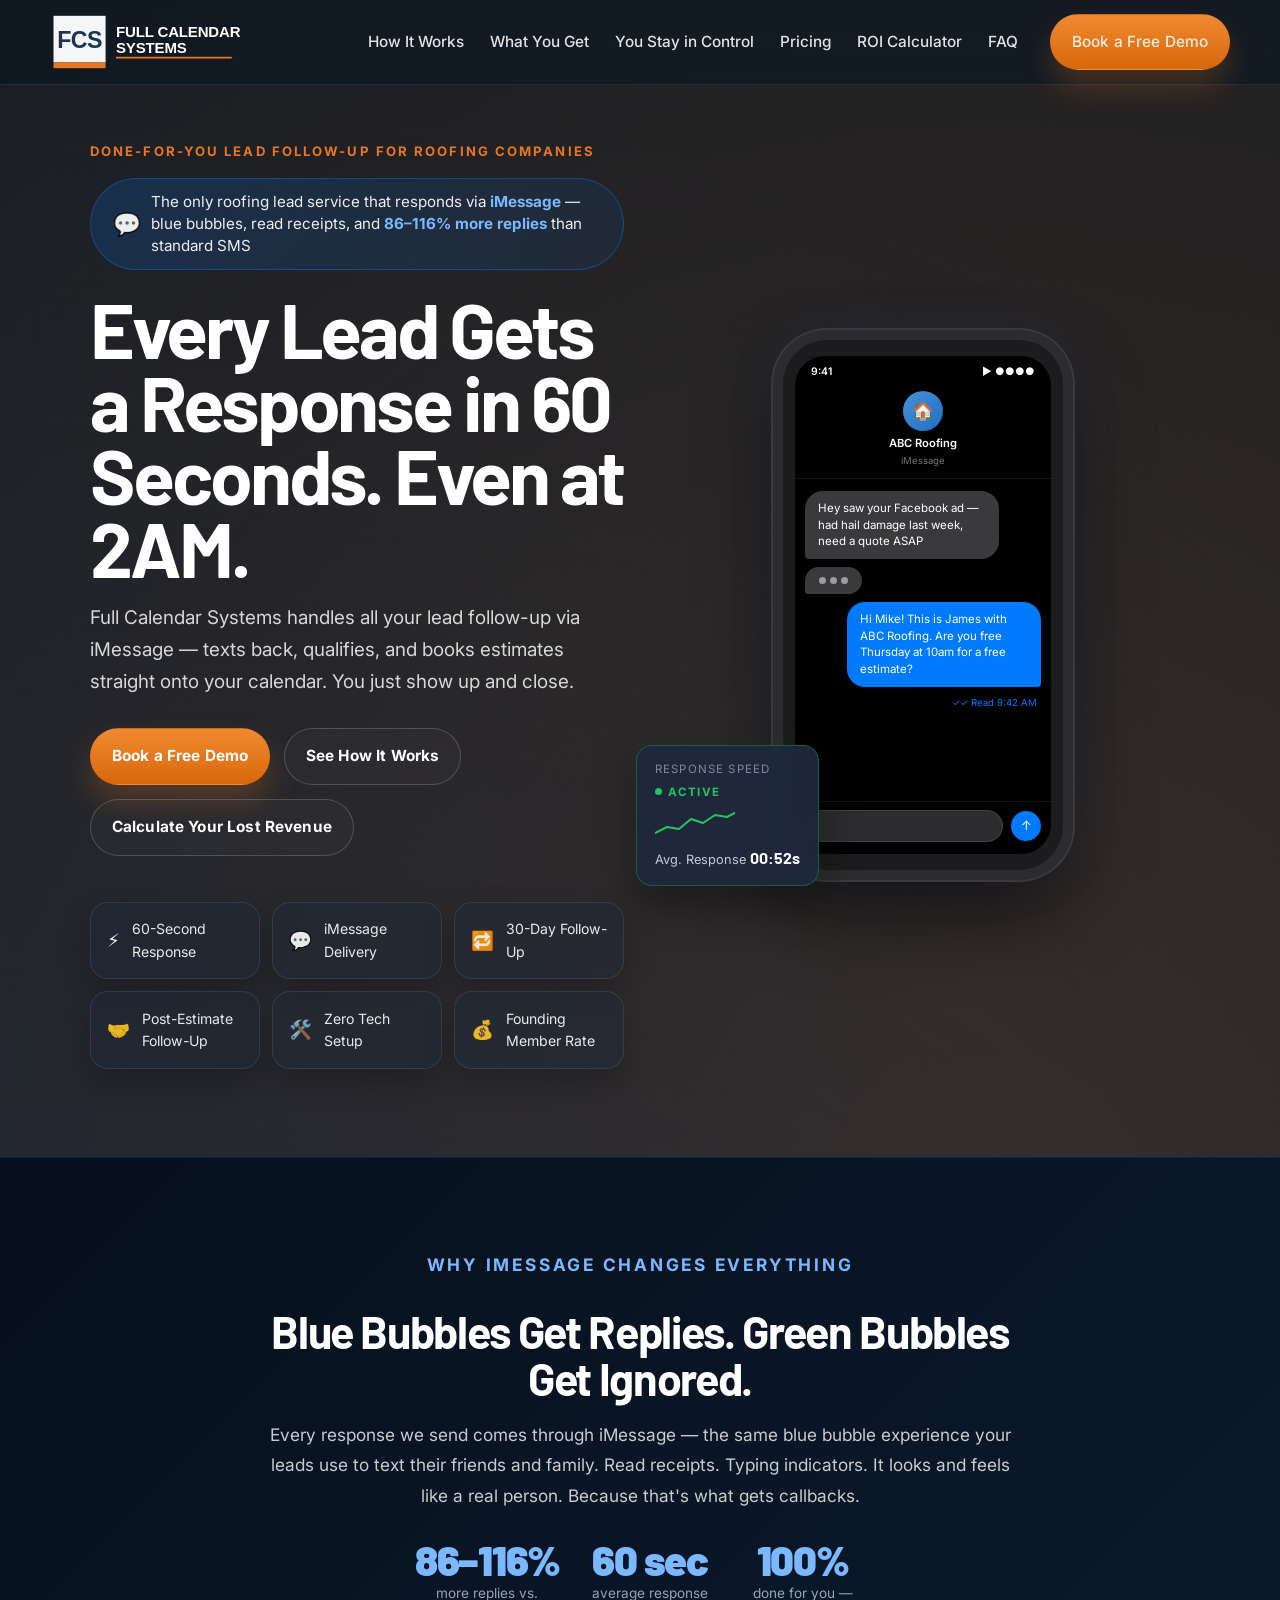
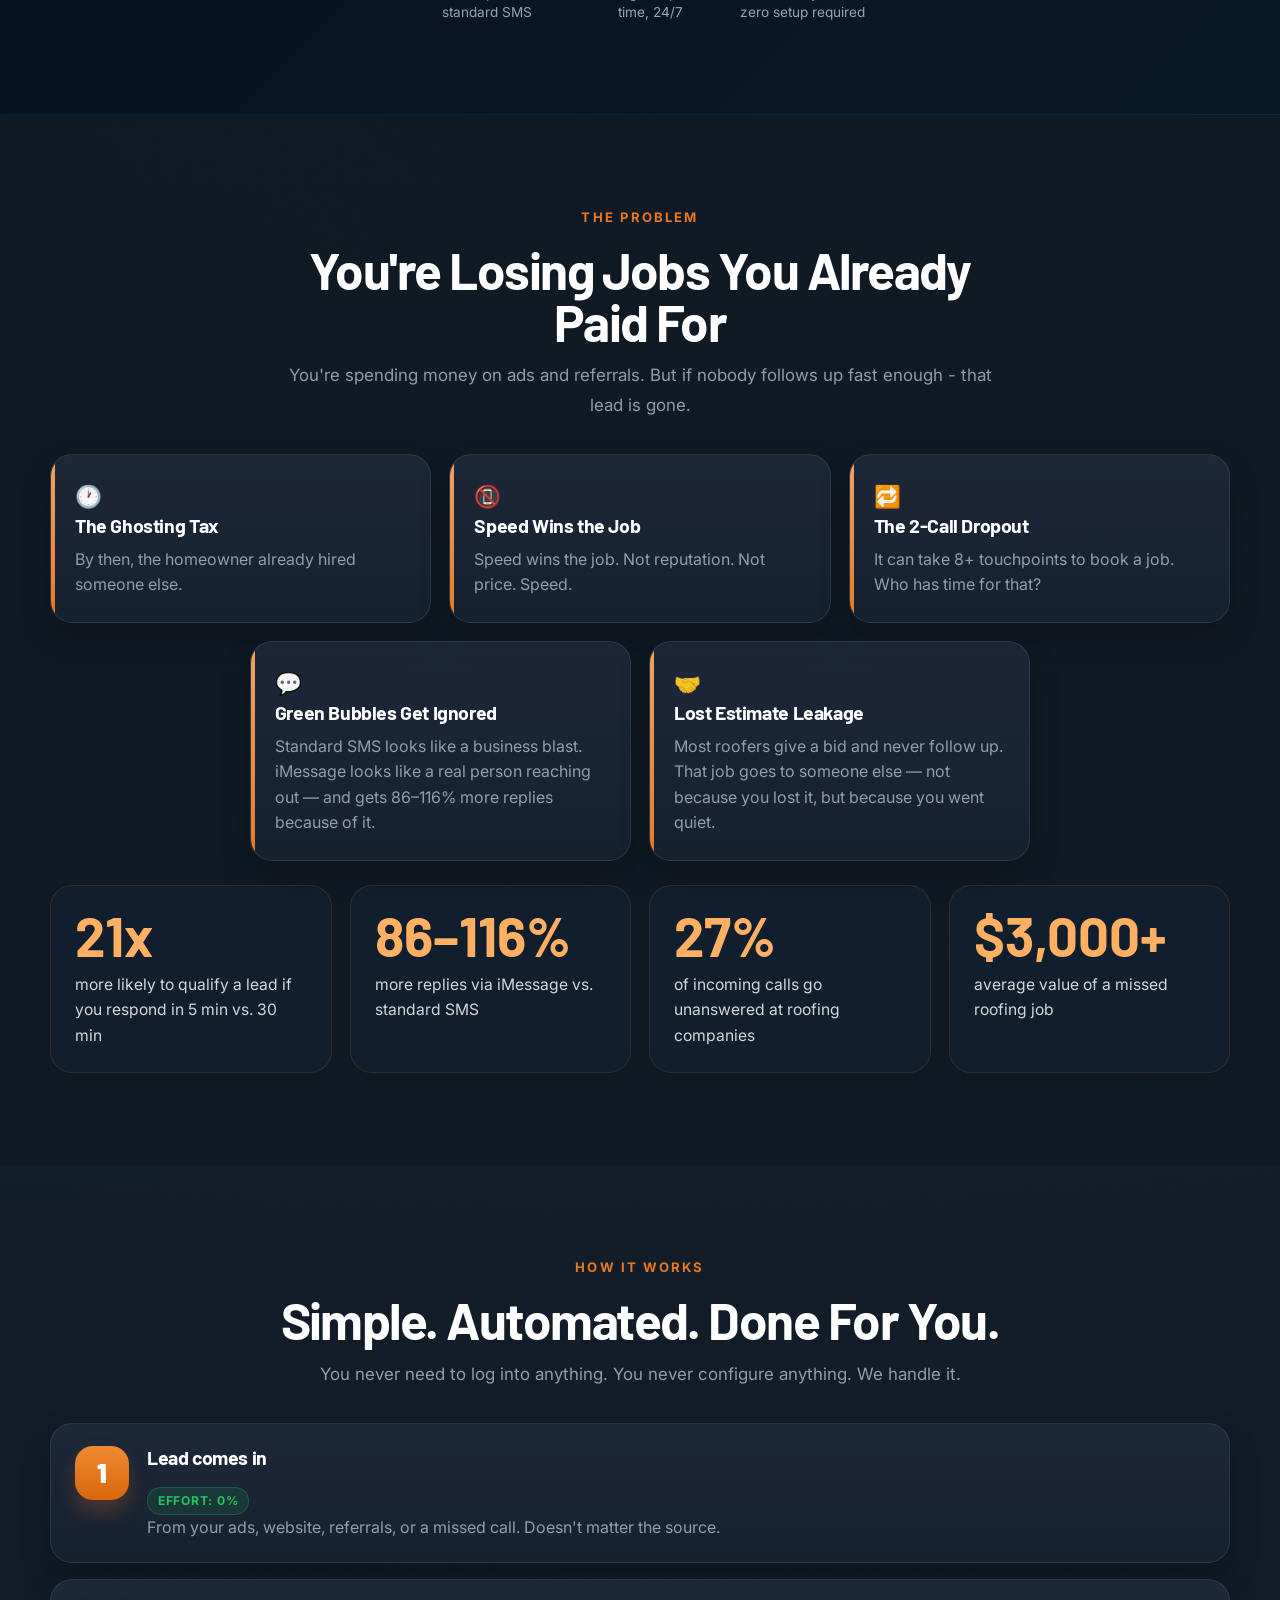
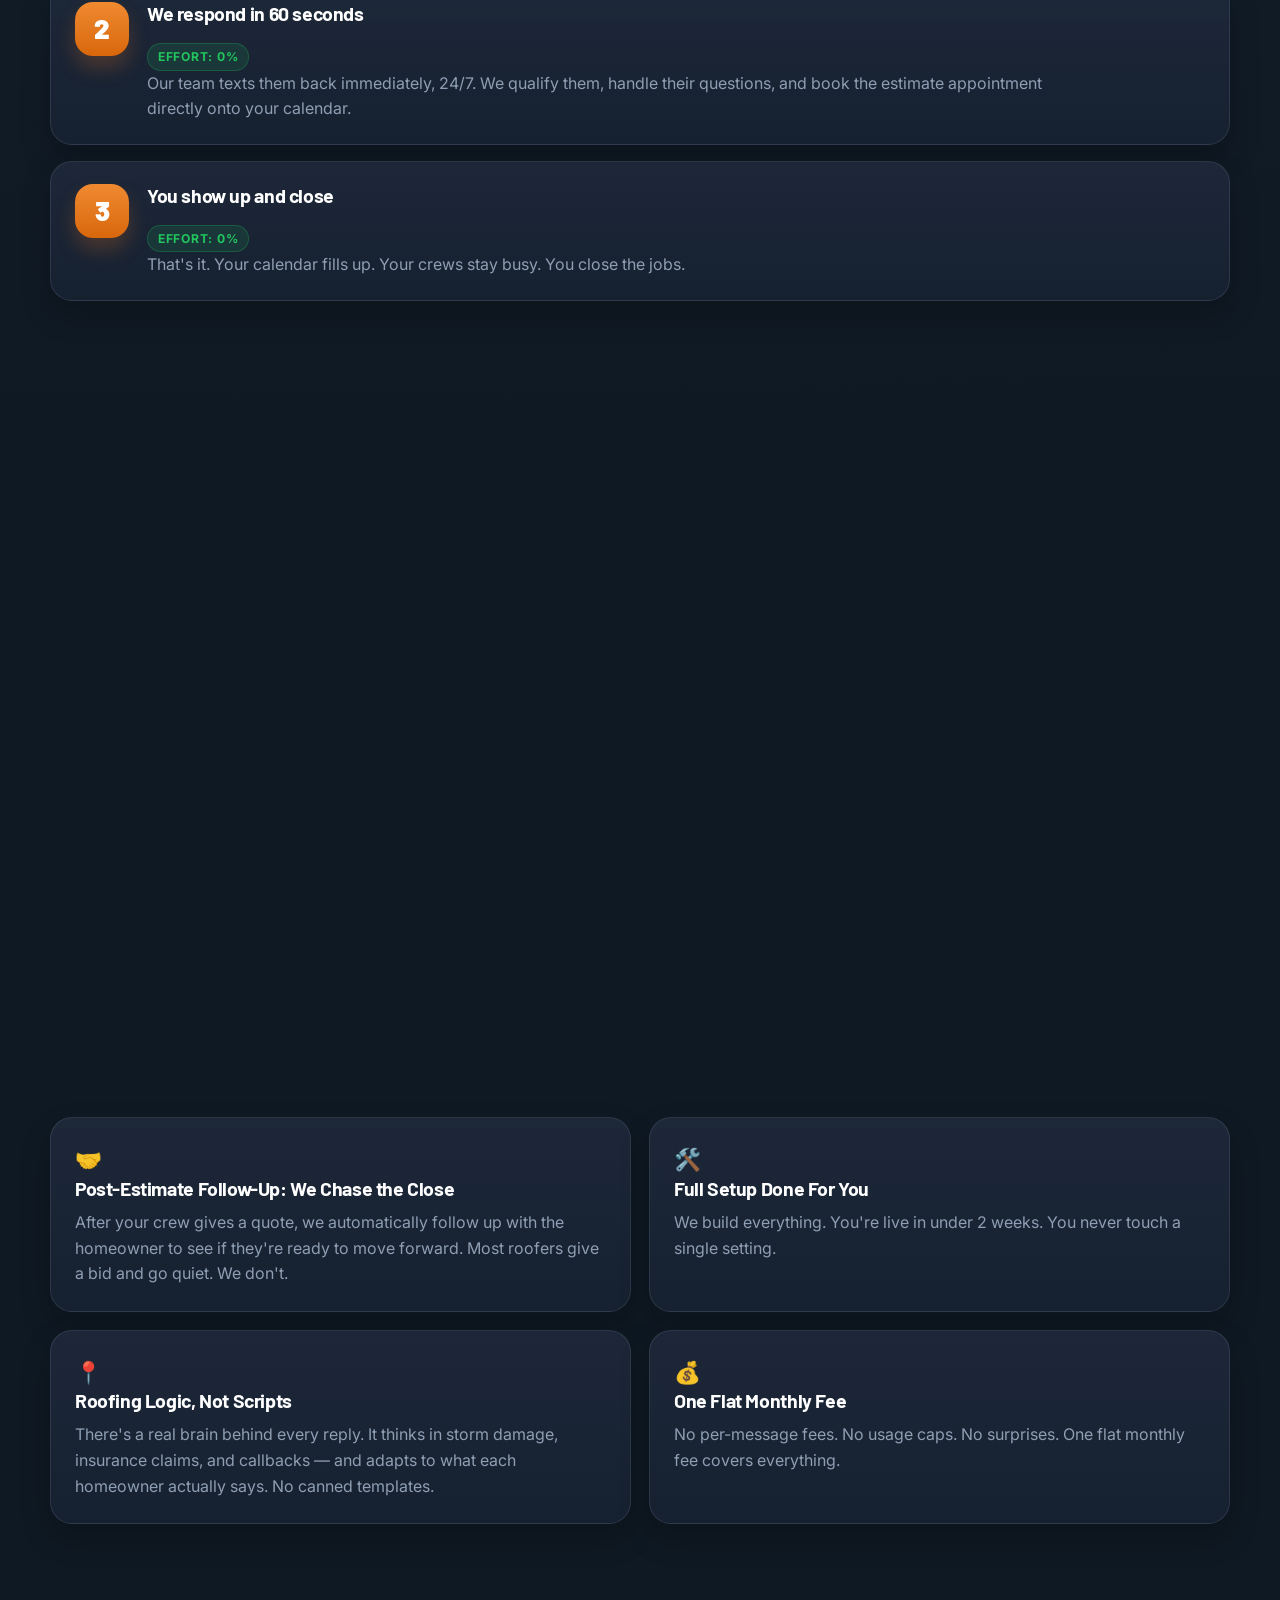
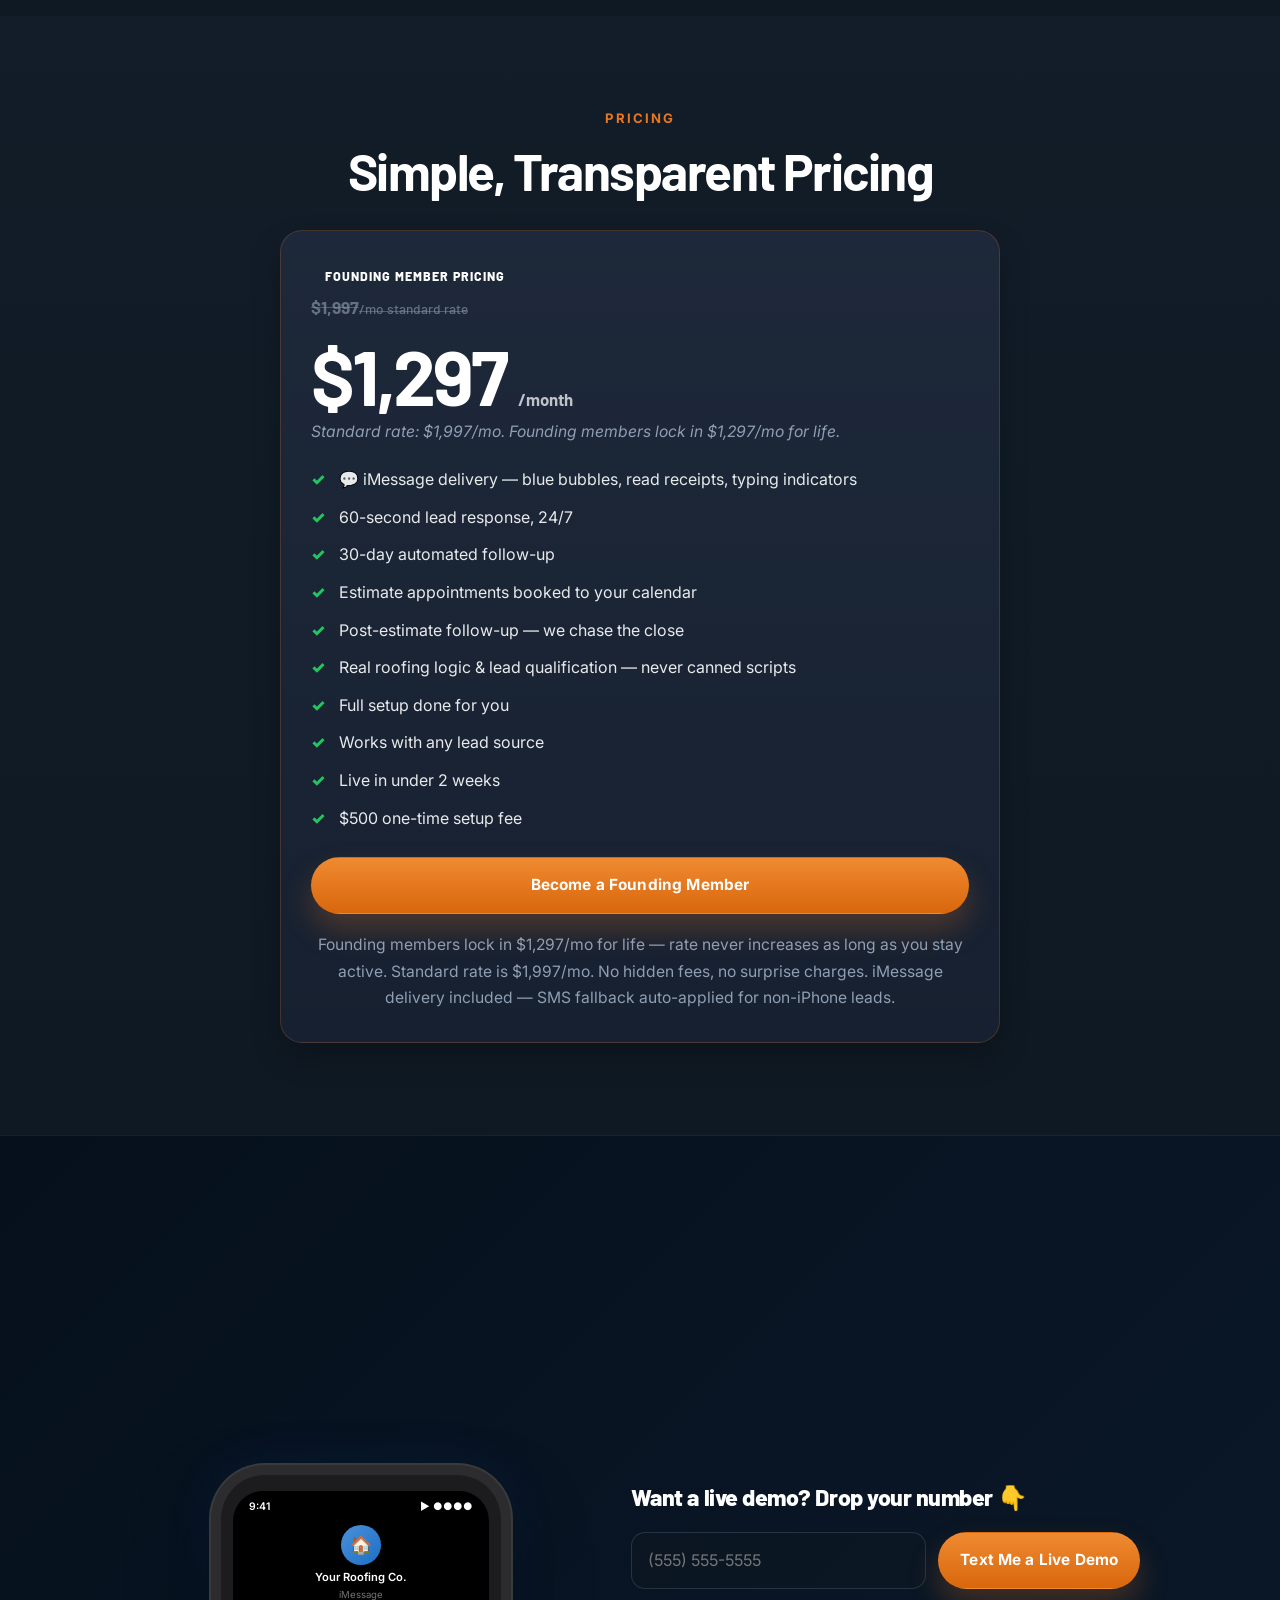
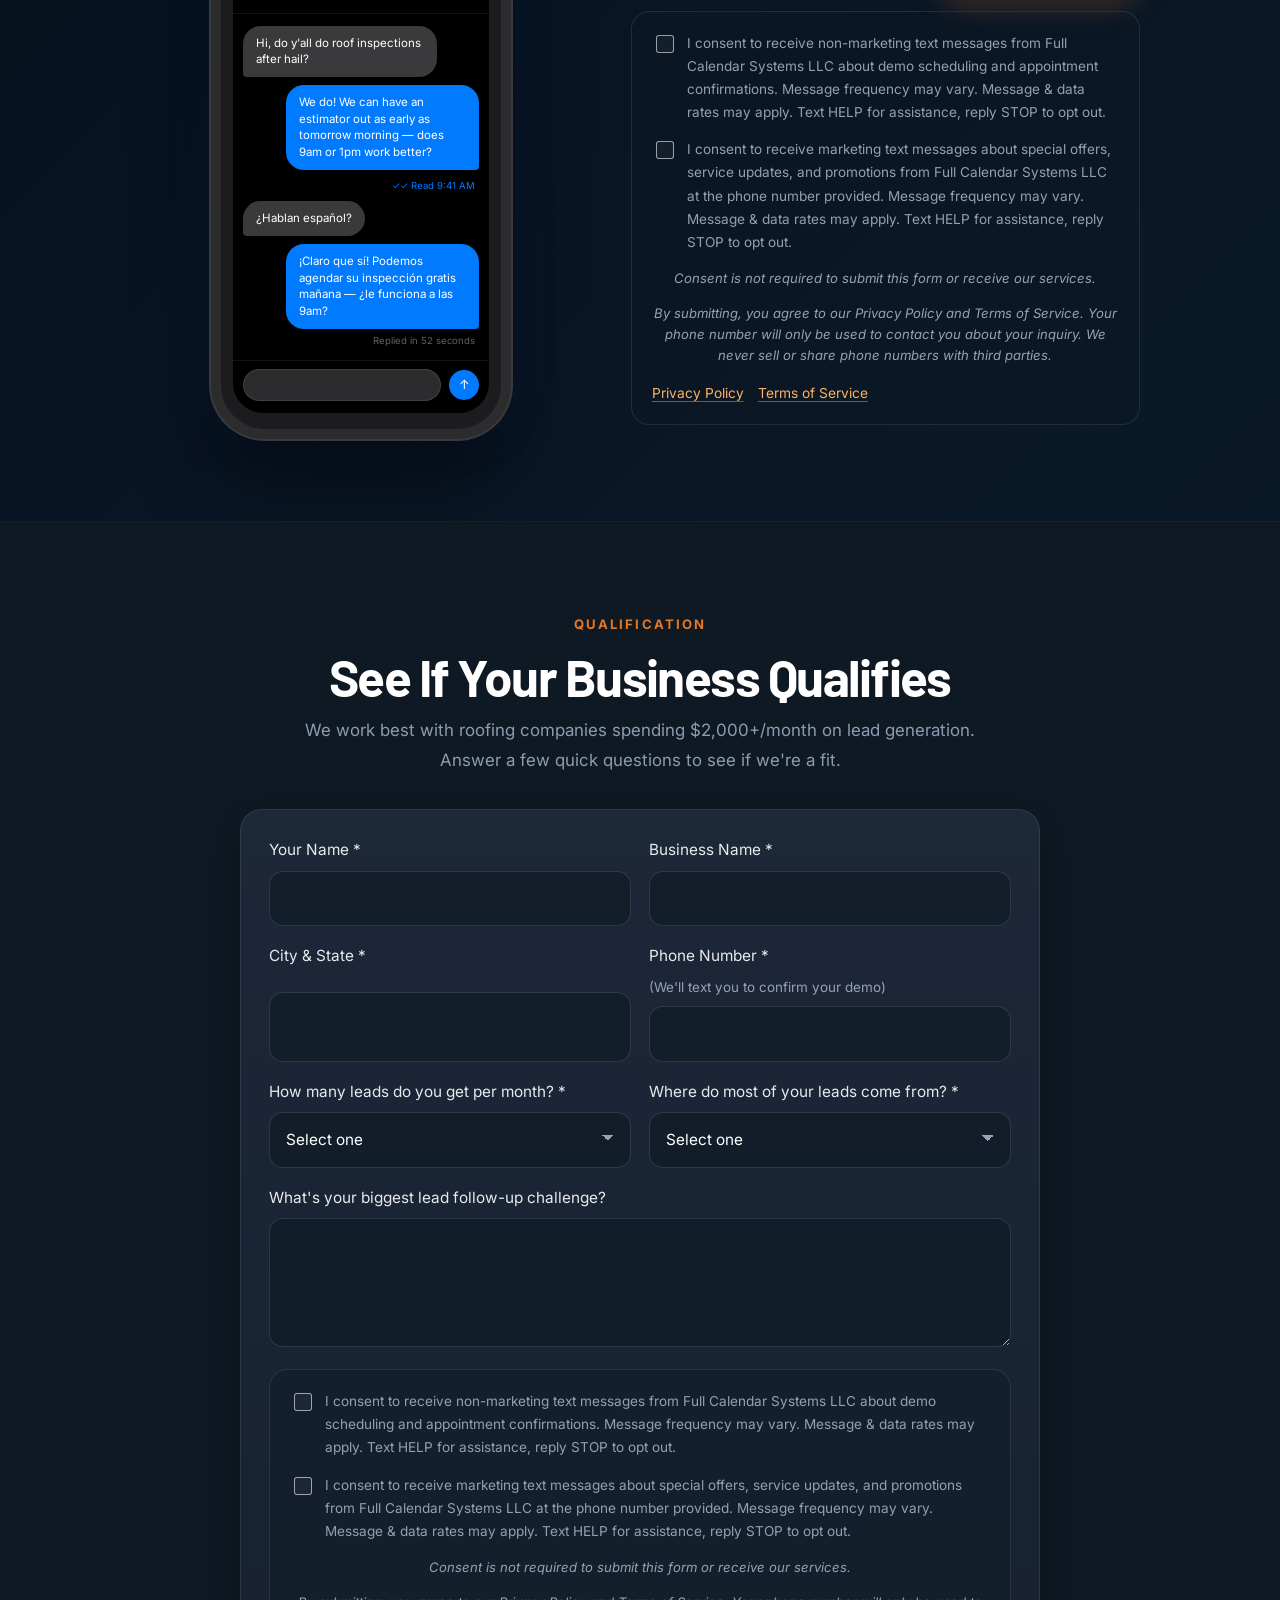
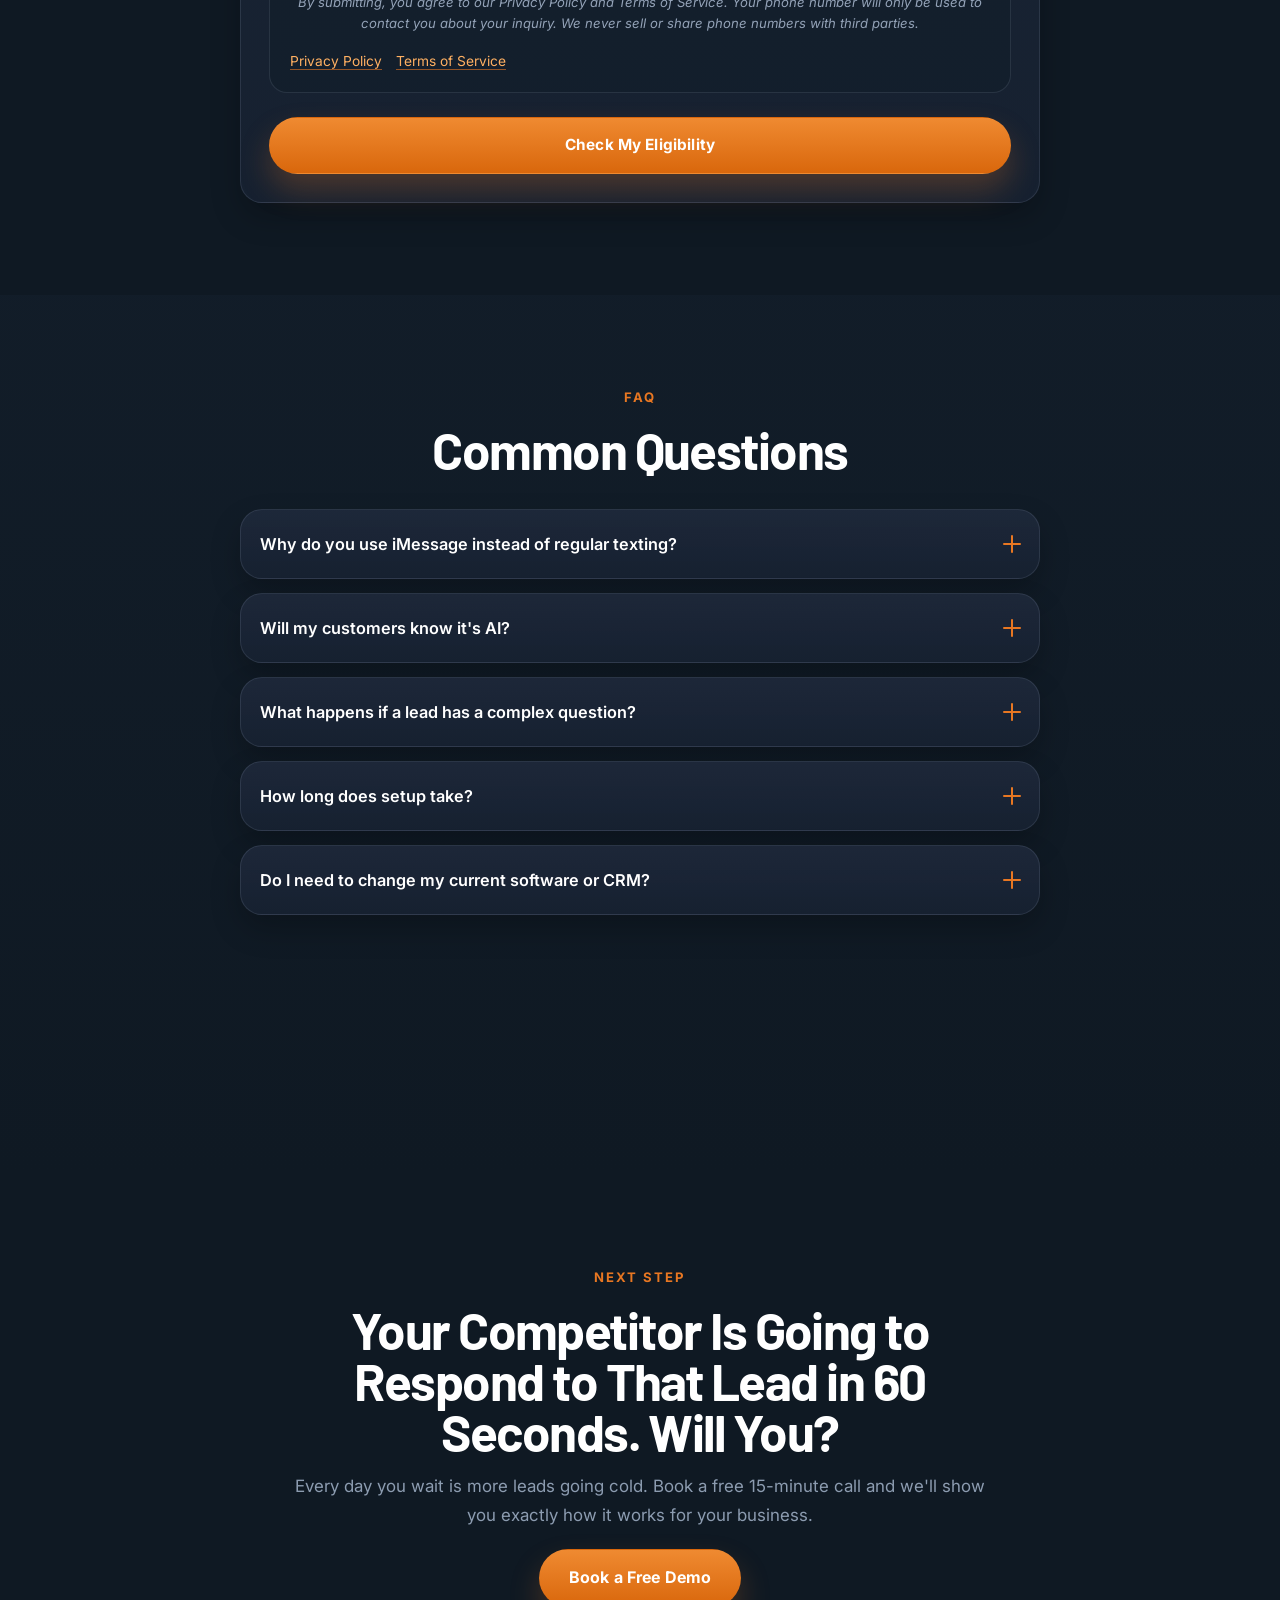
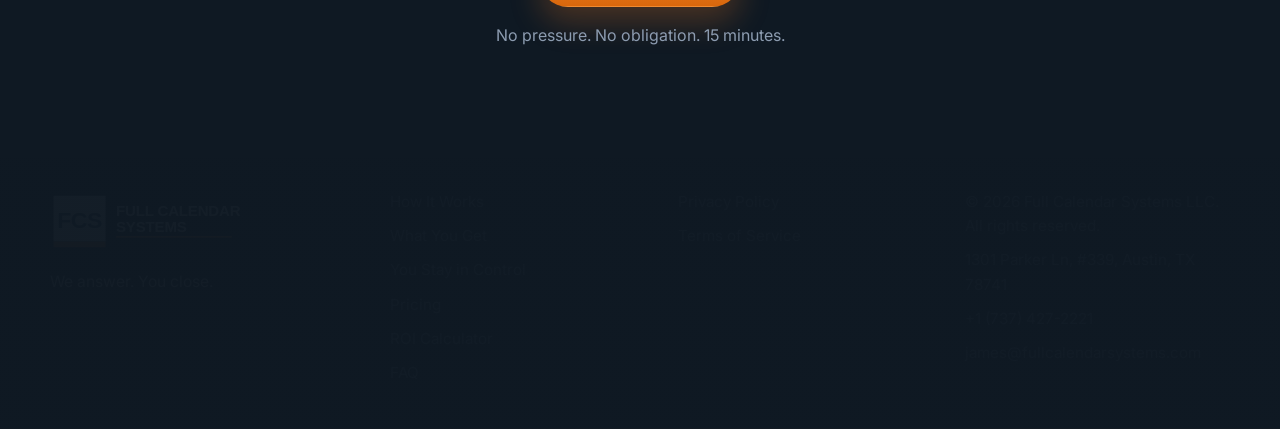
==== commit 08698a70: "Audit fixes: 'Roofing Logic, Not Scripts' framing (James ask) + port chips/QR demo block to roi-calc" ====
--- a/index.html
+++ b/index.html
@@ -289,8 +289,8 @@
             </article>
             <article class="benefit-card reveal">
               <p class="feature-icon" aria-hidden="true">📍</p>
-              <h3>Roofing-Specific Scripts</h3>
-              <p>Our scripts are built for storm damage, insurance claims, and callbacks - not generic templates.</p>
+              <h3>Roofing Logic, Not Scripts</h3>
+              <p>There's a real brain behind every reply. It thinks in storm damage, insurance claims, and callbacks — and adapts to what each homeowner actually says. No canned templates.</p>
             </article>
             <article class="benefit-card reveal">
               <p class="feature-icon" aria-hidden="true">💰</p>
@@ -322,7 +322,7 @@
                 <li>30-day automated follow-up</li>
                 <li>Estimate appointments booked to your calendar</li>
                 <li>Post-estimate follow-up — we chase the close</li>
-                <li>Roofing-specific scripts &amp; qualification</li>
+                <li>Real roofing logic &amp; lead qualification — never canned scripts</li>
                 <li>Full setup done for you</li>
                 <li>Works with any lead source</li>
                 <li>Live in under 2 weeks</li>
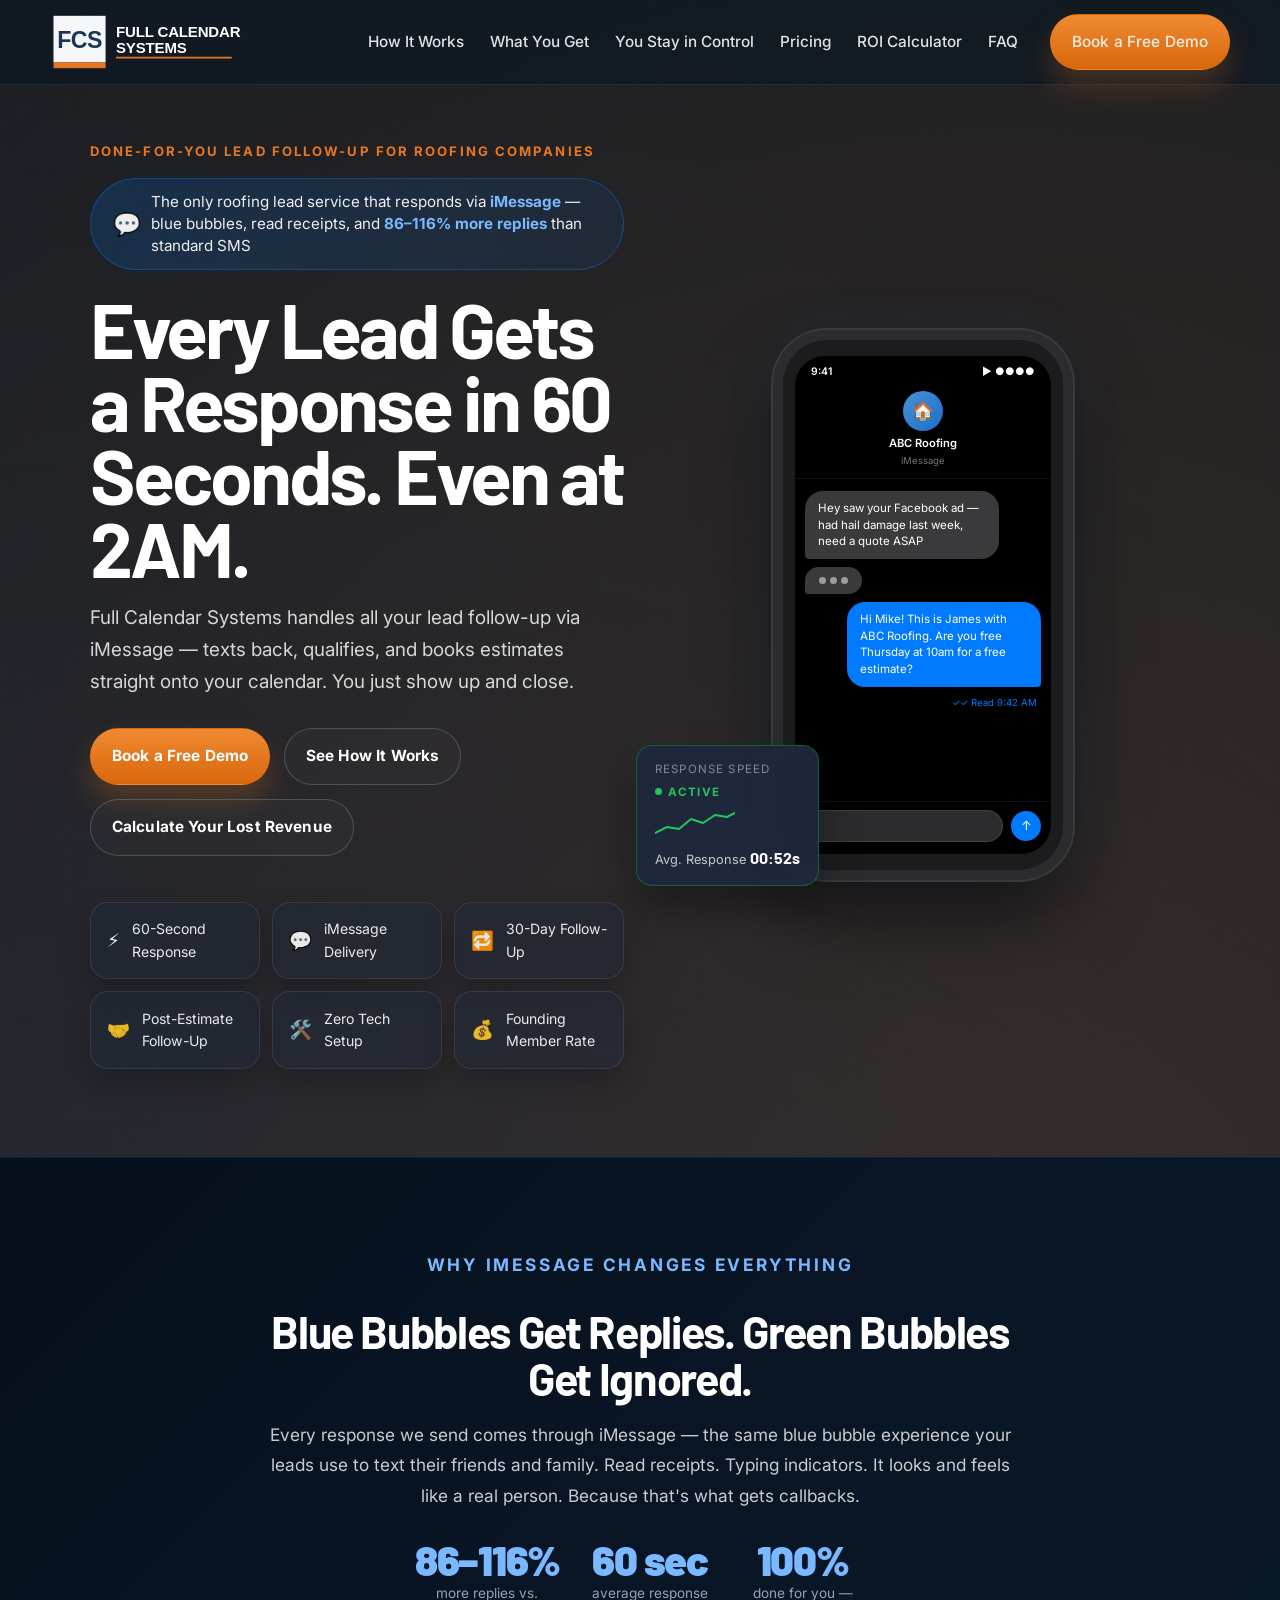
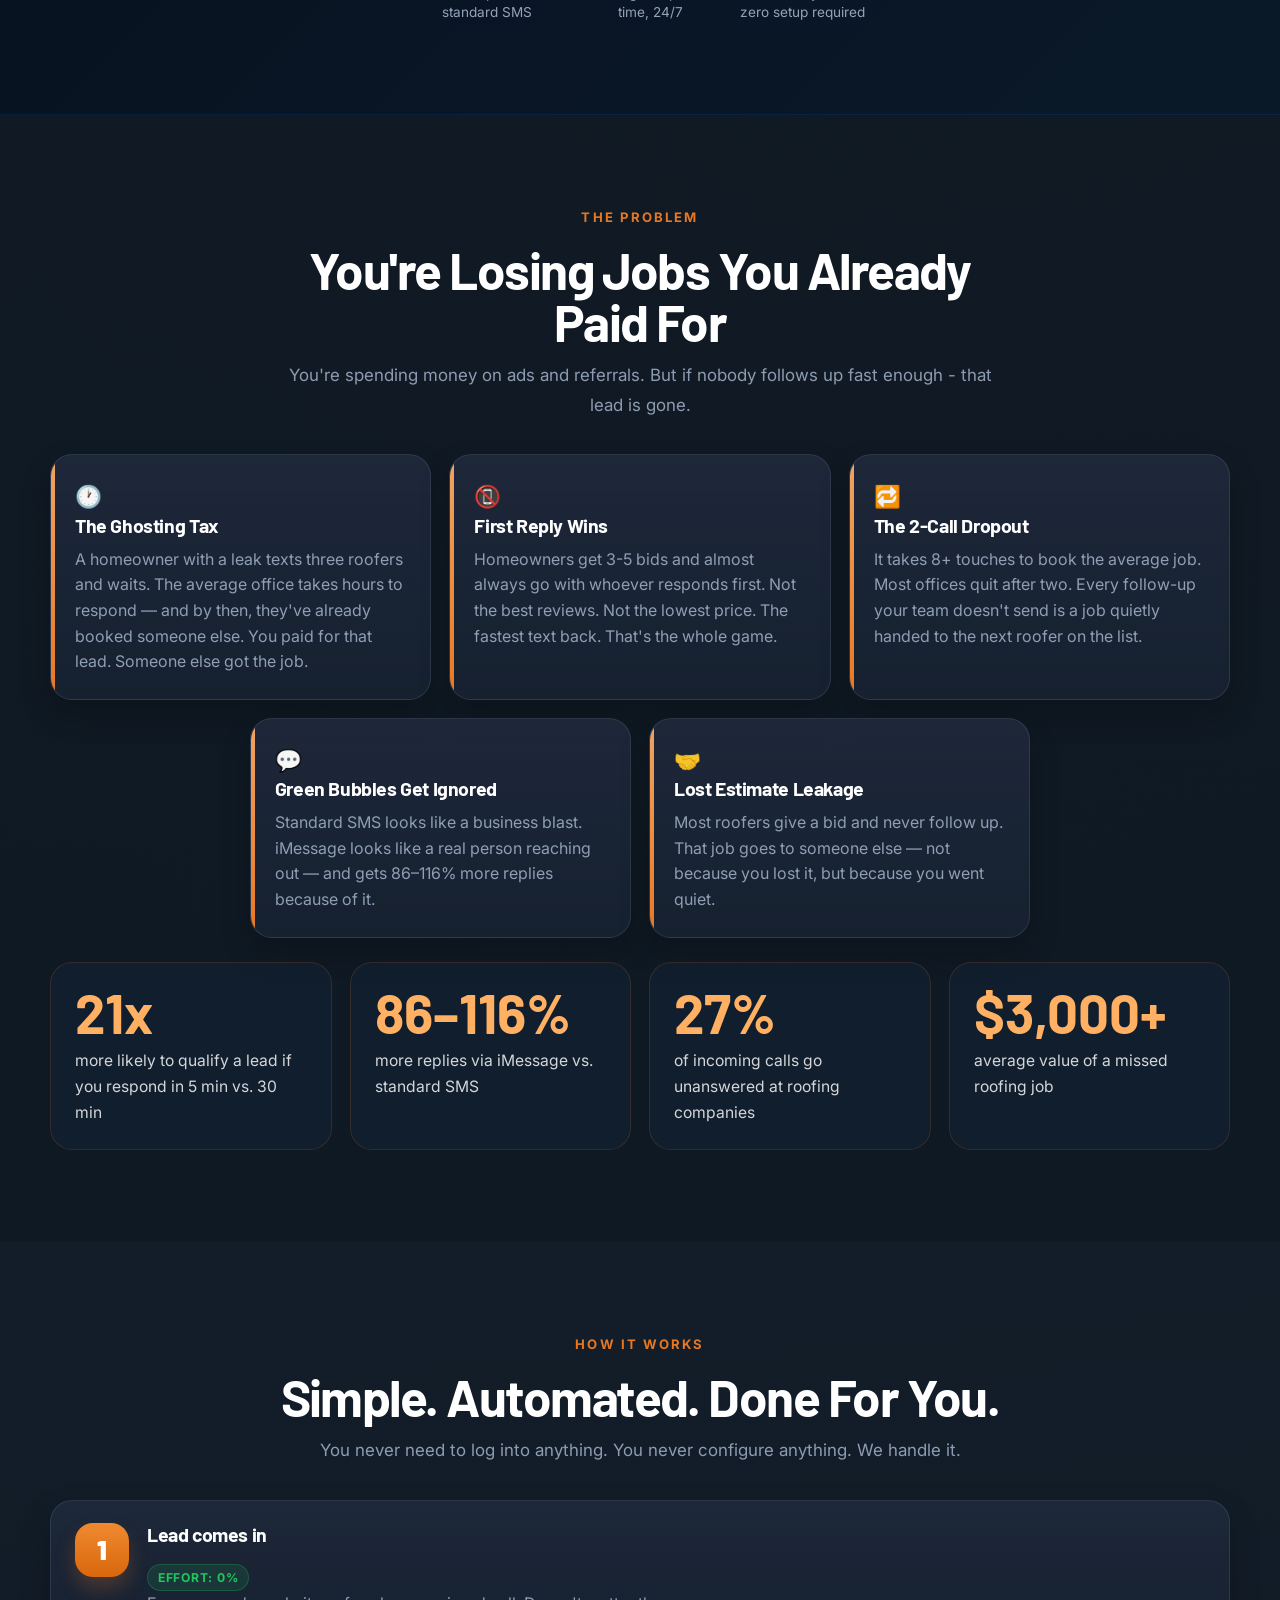
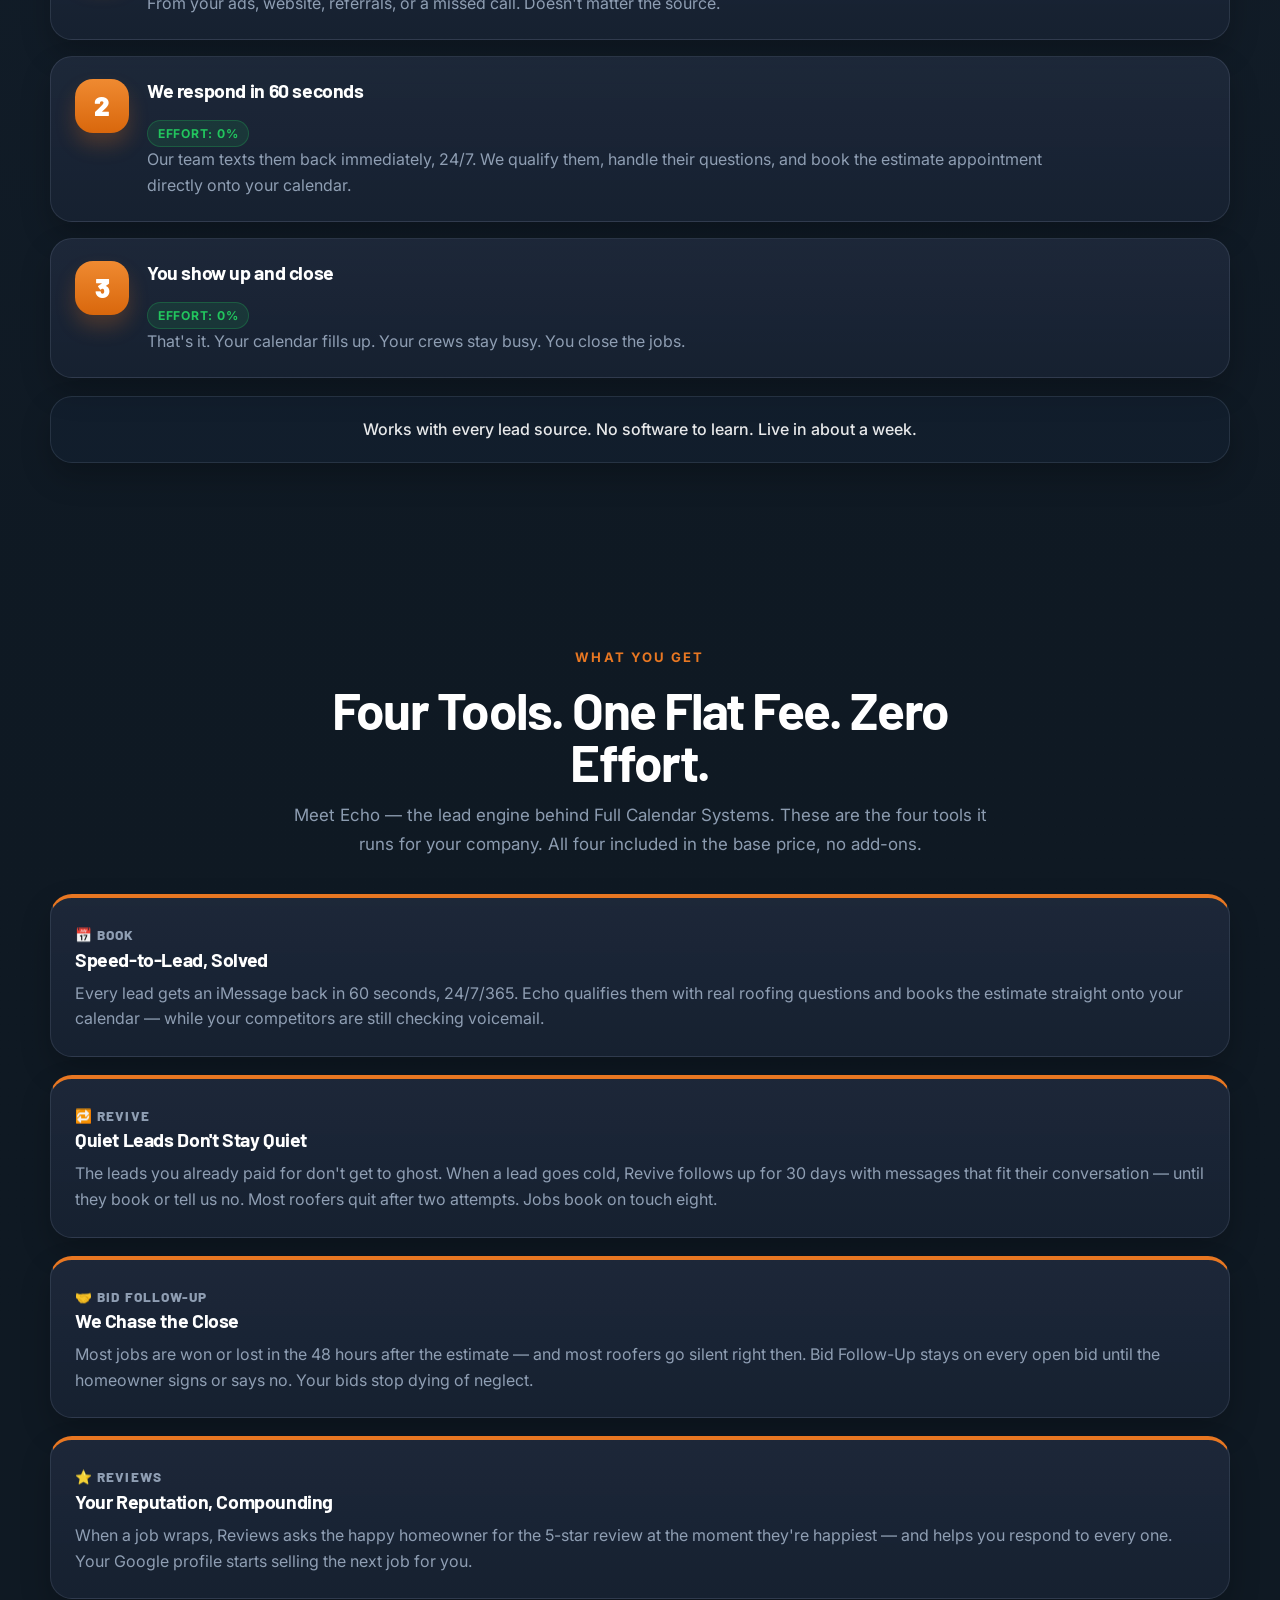
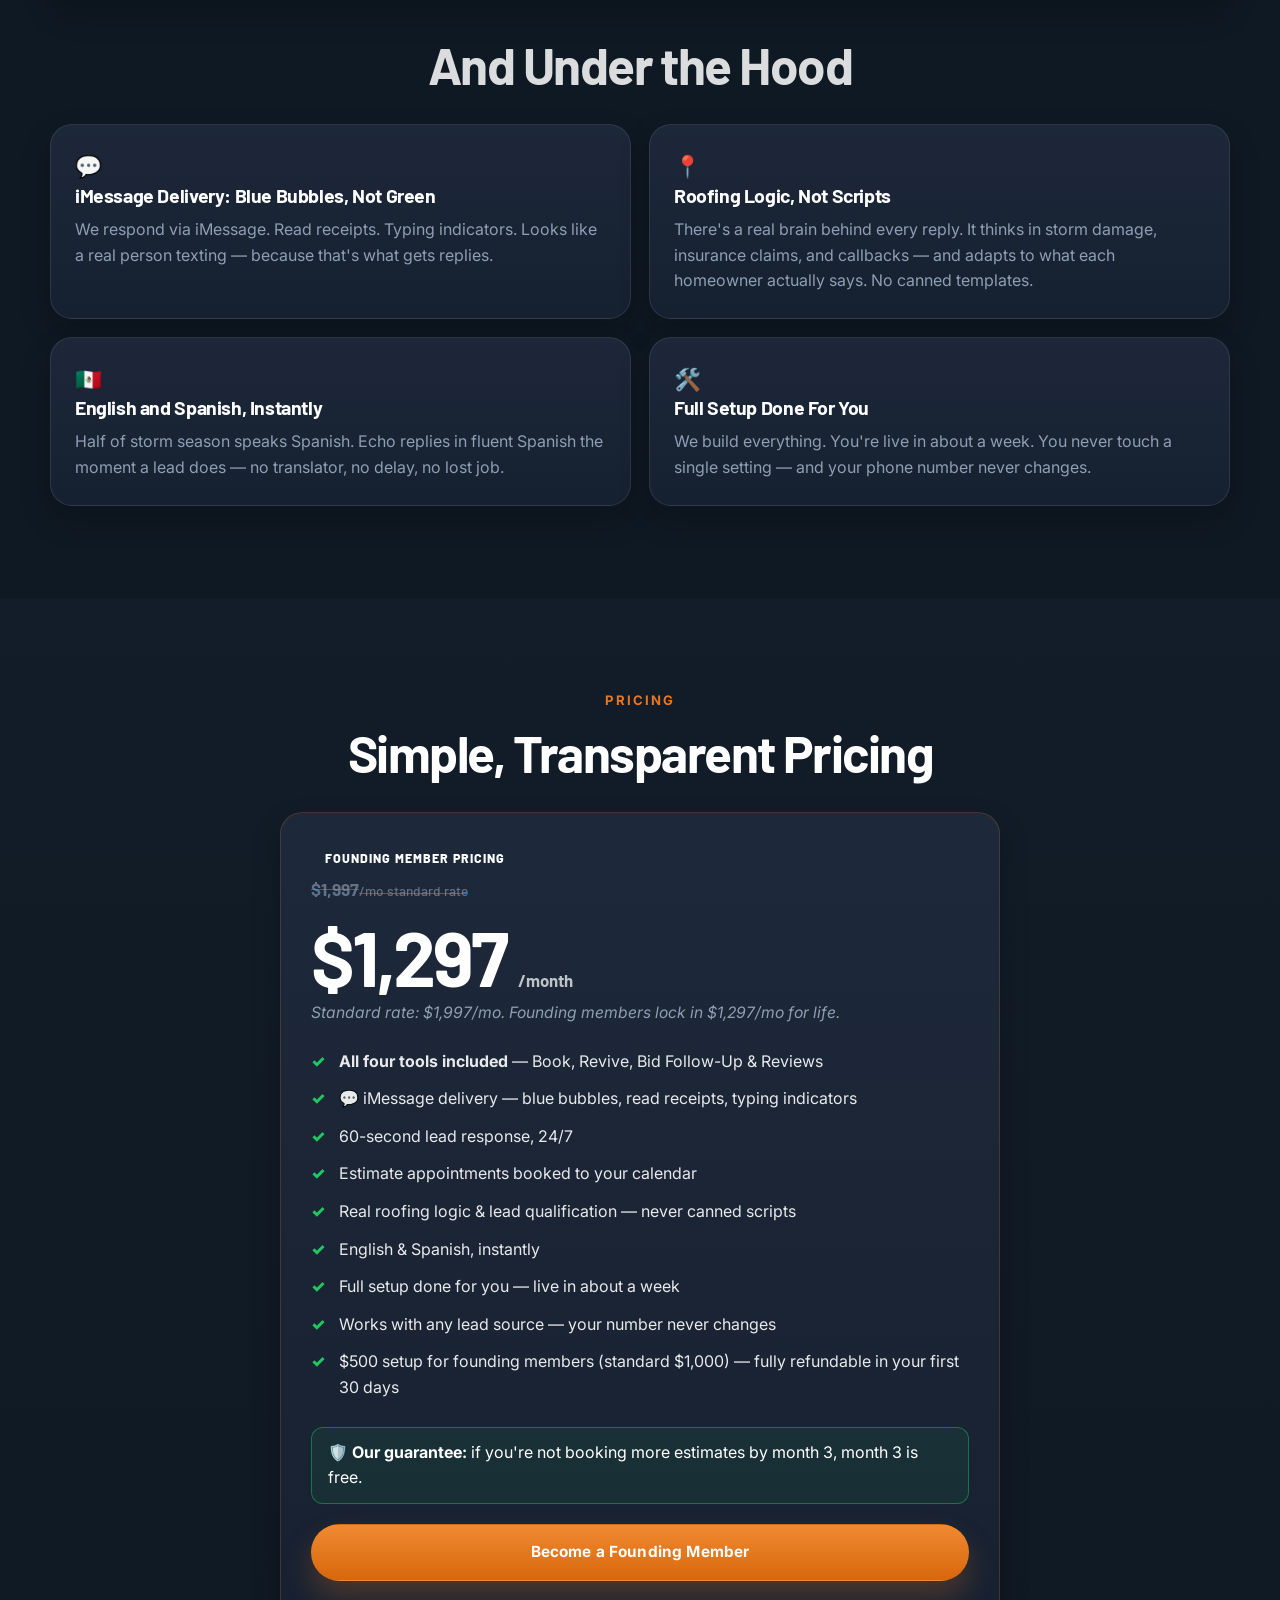
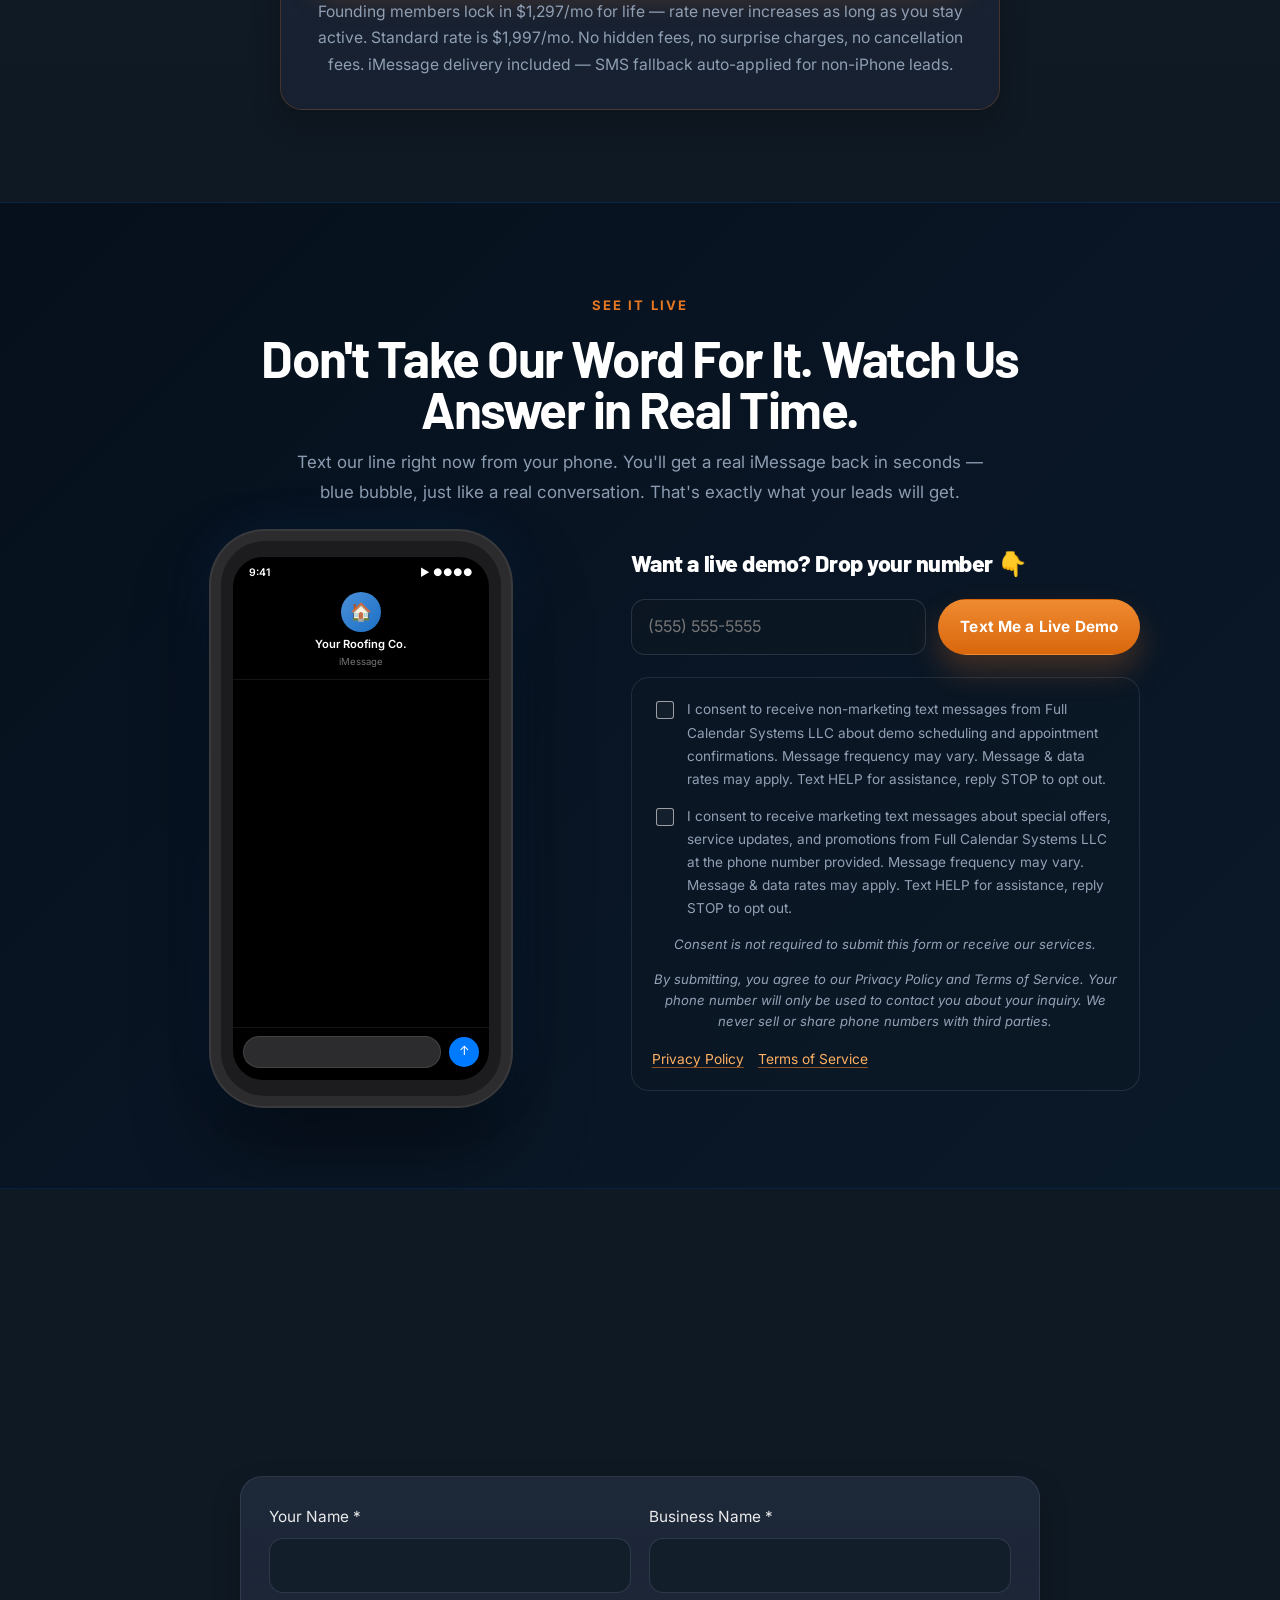
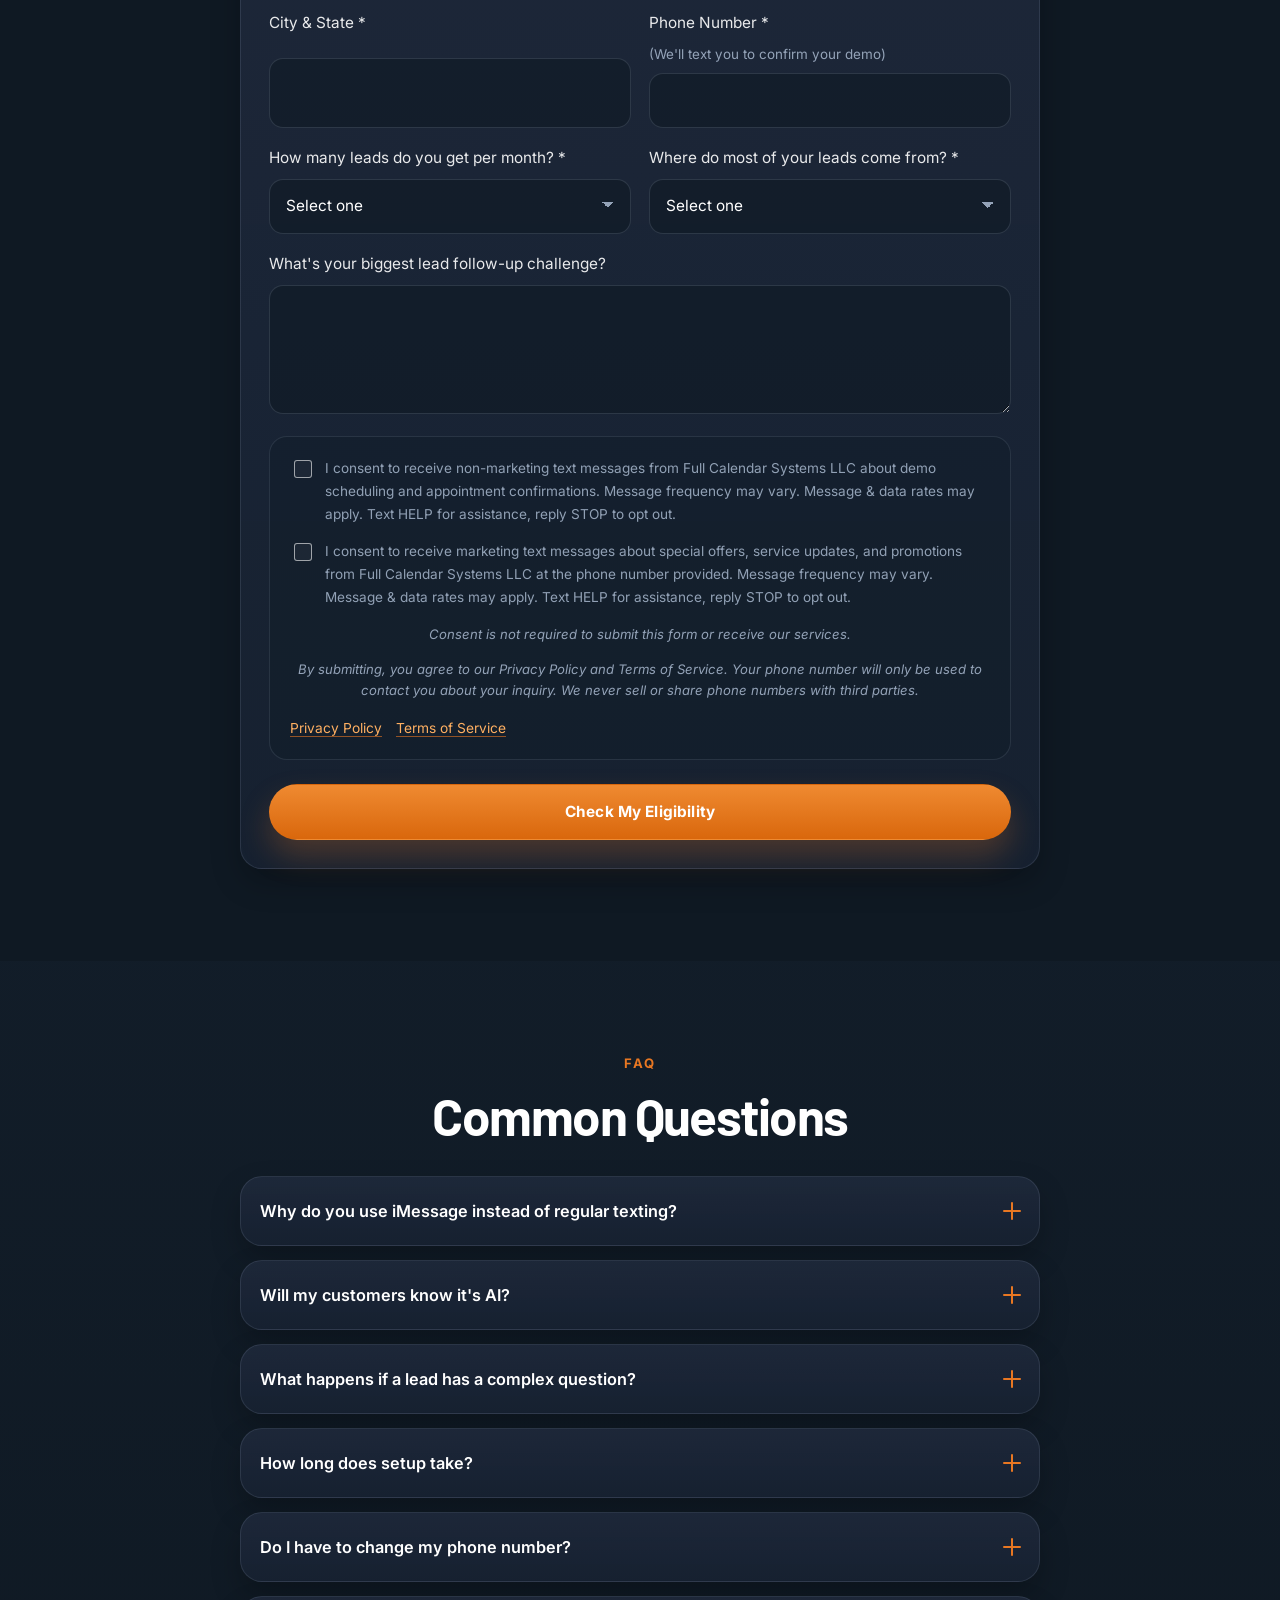
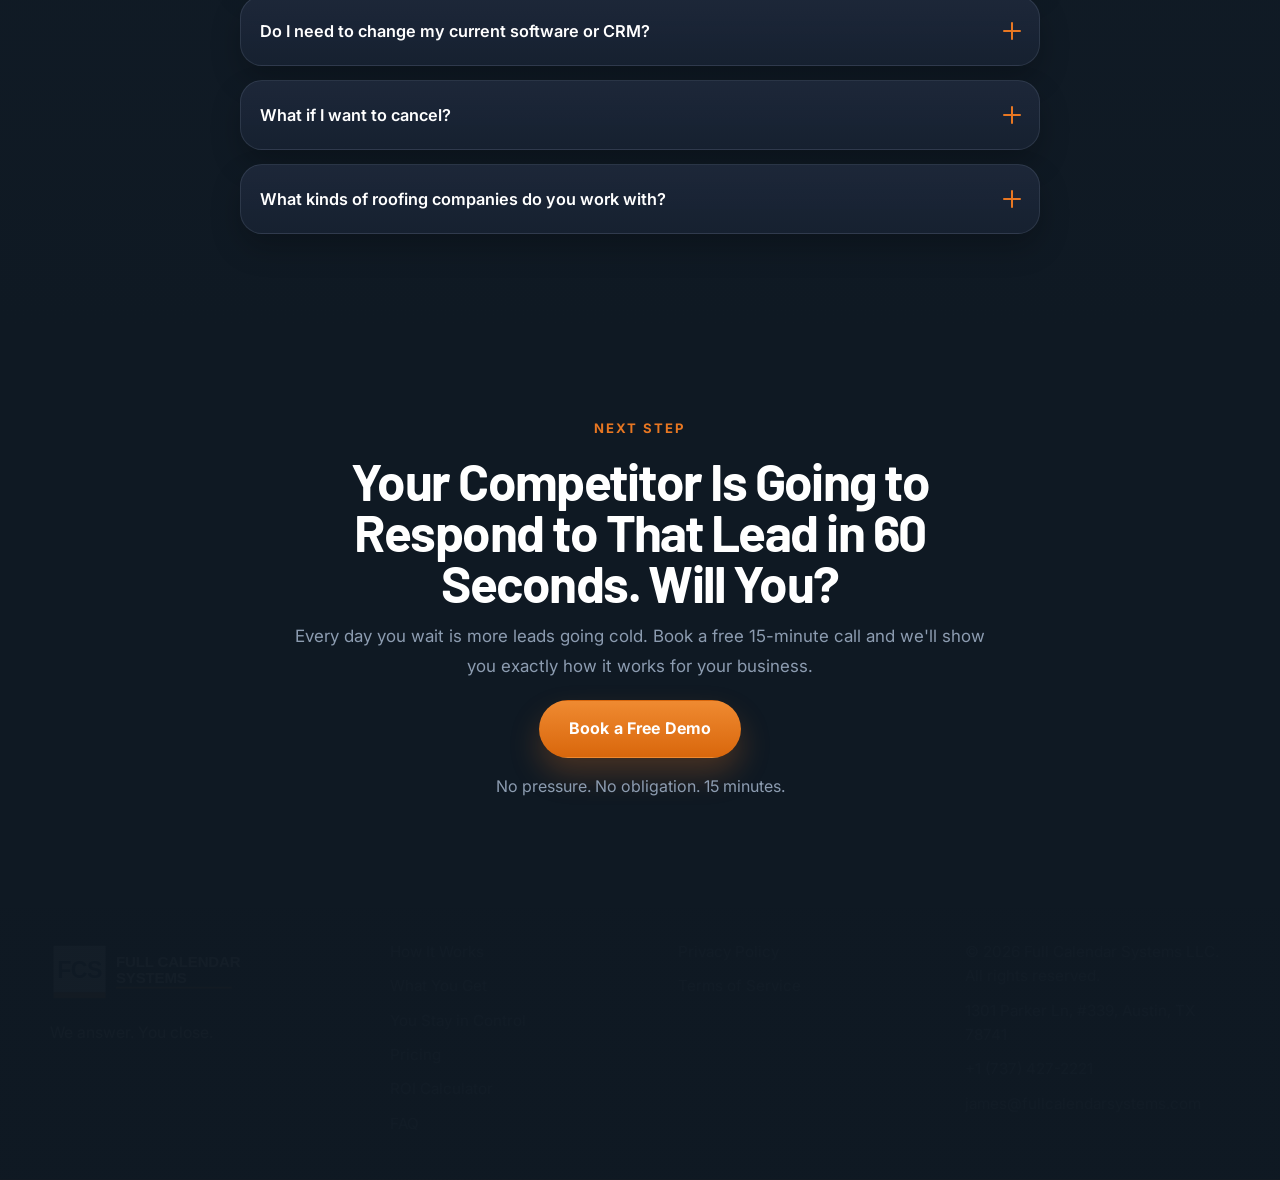
==== commit 6e9db203: "Audit round 2 (James-approved): four-tools section + under-the-hood row (incl Spanish card), month-3" ====
--- a/index.html
+++ b/index.html
@@ -163,17 +163,17 @@
             <article class="feature-card accent reveal">
               <p class="feature-icon" aria-hidden="true">🕐</p>
               <h3>The Ghosting Tax</h3>
-              <p>By then, the homeowner already hired someone else.</p>
+              <p>A homeowner with a leak texts three roofers and waits. The average office takes hours to respond — and by then, they've already booked someone else. You paid for that lead. Someone else got the job.</p>
             </article>
             <article class="feature-card accent reveal">
               <p class="feature-icon" aria-hidden="true">📵</p>
-              <h3>Speed Wins the Job</h3>
-              <p>Speed wins the job. Not reputation. Not price. Speed.</p>
+              <h3>First Reply Wins</h3>
+              <p>Homeowners get 3-5 bids and almost always go with whoever responds first. Not the best reviews. Not the lowest price. The fastest text back. That's the whole game.</p>
             </article>
             <article class="feature-card accent reveal">
               <p class="feature-icon" aria-hidden="true">🔁</p>
               <h3>The 2-Call Dropout</h3>
-              <p>It can take 8+ touchpoints to book a job. Who has time for that?</p>
+              <p>It takes 8+ touches to book the average job. Most offices quit after two. Every follow-up your team doesn't send is a job quietly handed to the next roofer on the list.</p>
             </article>
             <article class="feature-card accent reveal">
               <p class="feature-icon" aria-hidden="true">💬</p>
@@ -244,7 +244,7 @@
           </div>
 
           <div class="callout reveal">
-            <p>Works with every lead source. No software to learn. Live in under 2 weeks.</p>
+            <p>Works with every lead source. No software to learn. Live in about a week.</p>
           </div>
         </div>
       </section>
@@ -253,7 +253,35 @@
         <div class="container">
           <div class="section-heading reveal">
             <p class="eyebrow">What you get</p>
-            <h2>Everything You Need to Stop Losing Leads</h2>
+            <h2>Four Tools. One Flat Fee. Zero Effort.</h2>
+            <p class="section-subhead">Meet Echo — the lead engine behind Full Calendar Systems. These are the four tools it runs for your company. All four included in the base price, no add-ons.</p>
+          </div>
+
+          <div class="card-grid tools-grid">
+            <article class="benefit-card tool-card reveal">
+              <p class="tool-badge">📅 BOOK</p>
+              <h3>Speed-to-Lead, Solved</h3>
+              <p>Every lead gets an iMessage back in 60 seconds, 24/7/365. Echo qualifies them with real roofing questions and books the estimate straight onto your calendar — while your competitors are still checking voicemail.</p>
+            </article>
+            <article class="benefit-card tool-card reveal">
+              <p class="tool-badge">🔁 REVIVE</p>
+              <h3>Quiet Leads Don't Stay Quiet</h3>
+              <p>The leads you already paid for don't get to ghost. When a lead goes cold, Revive follows up for 30 days with messages that fit their conversation — until they book or tell us no. Most roofers quit after two attempts. Jobs book on touch eight.</p>
+            </article>
+            <article class="benefit-card tool-card reveal">
+              <p class="tool-badge">🤝 BID FOLLOW-UP</p>
+              <h3>We Chase the Close</h3>
+              <p>Most jobs are won or lost in the 48 hours after the estimate — and most roofers go silent right then. Bid Follow-Up stays on every open bid until the homeowner signs or says no. Your bids stop dying of neglect.</p>
+            </article>
+            <article class="benefit-card tool-card reveal">
+              <p class="tool-badge">⭐ REVIEWS</p>
+              <h3>Your Reputation, Compounding</h3>
+              <p>When a job wraps, Reviews asks the happy homeowner for the 5-star review at the moment they're happiest — and helps you respond to every one. Your Google profile starts selling the next job for you.</p>
+            </article>
+          </div>
+
+          <div class="section-heading reveal under-hood-heading">
+            <h2 class="under-hood-title">And Under the Hood</h2>
           </div>
 
           <div class="card-grid benefits-grid">
@@ -263,39 +291,19 @@
               <p>We respond via iMessage. Read receipts. Typing indicators. Looks like a real person texting — because that's what gets replies.</p>
             </article>
             <article class="benefit-card reveal">
-              <p class="feature-icon" aria-hidden="true">⚡</p>
-              <h3>60-Second Response, 24/7/365</h3>
-              <p>Every lead gets a text back within 60 seconds. Nights, weekends, holidays. No exceptions.</p>
+              <p class="feature-icon" aria-hidden="true">📍</p>
+              <h3>Roofing Logic, Not Scripts</h3>
+              <p>There's a real brain behind every reply. It thinks in storm damage, insurance claims, and callbacks — and adapts to what each homeowner actually says. No canned templates.</p>
             </article>
             <article class="benefit-card reveal">
-              <p class="feature-icon" aria-hidden="true">📅</p>
-              <h3>Appointments Booked to Your Calendar</h3>
-              <p>Estimates land on your calendar automatically. No back-and-forth, no phone tag.</p>
-            </article>
-            <article class="benefit-card reveal">
-              <p class="feature-icon" aria-hidden="true">🔁</p>
-              <h3>30-Day Follow-Up Sequence</h3>
-              <p>We follow up with every lead for 30 days until they book or tell us no. Most roofers give up after 2 attempts.</p>
-            </article>
-            <article class="benefit-card reveal">
-              <p class="feature-icon" aria-hidden="true">🤝</p>
-              <h3>Post-Estimate Follow-Up: We Chase the Close</h3>
-              <p>After your crew gives a quote, we automatically follow up with the homeowner to see if they're ready to move forward. Most roofers give a bid and go quiet. We don't.</p>
+              <p class="feature-icon" aria-hidden="true">🇲🇽</p>
+              <h3>English and Spanish, Instantly</h3>
+              <p>Half of storm season speaks Spanish. Echo replies in fluent Spanish the moment a lead does — no translator, no delay, no lost job.</p>
             </article>
             <article class="benefit-card reveal">
               <p class="feature-icon" aria-hidden="true">🛠️</p>
               <h3>Full Setup Done For You</h3>
-              <p>We build everything. You're live in under 2 weeks. You never touch a single setting.</p>
-            </article>
-            <article class="benefit-card reveal">
-              <p class="feature-icon" aria-hidden="true">📍</p>
-              <h3>Roofing Logic, Not Scripts</h3>
-              <p>There's a real brain behind every reply. It thinks in storm damage, insurance claims, and callbacks — and adapts to what each homeowner actually says. No canned templates.</p>
-            </article>
-            <article class="benefit-card reveal">
-              <p class="feature-icon" aria-hidden="true">💰</p>
-              <h3>One Flat Monthly Fee</h3>
-              <p>No per-message fees. No usage caps. No surprises. One flat monthly fee covers everything.</p>
+              <p>We build everything. You're live in about a week. You never touch a single setting — and your phone number never changes.</p>
             </article>
           </div>
         </div>
@@ -317,19 +325,19 @@
               <h3>$1,297 <span>/month</span></h3>
               <p class="pricing-note"><em>Standard rate: $1,997/mo. Founding members lock in $1,297/mo for life.</em></p>
               <ul class="checklist">
+                <li><strong>All four tools included</strong> — Book, Revive, Bid Follow-Up &amp; Reviews</li>
                 <li>💬 iMessage delivery — blue bubbles, read receipts, typing indicators</li>
                 <li>60-second lead response, 24/7</li>
-                <li>30-day automated follow-up</li>
                 <li>Estimate appointments booked to your calendar</li>
-                <li>Post-estimate follow-up — we chase the close</li>
                 <li>Real roofing logic &amp; lead qualification — never canned scripts</li>
-                <li>Full setup done for you</li>
-                <li>Works with any lead source</li>
-                <li>Live in under 2 weeks</li>
-                <li>$500 one-time setup fee</li>
+                <li>English &amp; Spanish, instantly</li>
+                <li>Full setup done for you — live in about a week</li>
+                <li>Works with any lead source — your number never changes</li>
+                <li>$500 setup for founding members (standard $1,000) — fully refundable in your first 30 days</li>
               </ul>
+              <p class="pricing-guarantee">🛡️ <strong>Our guarantee:</strong> if you're not booking more estimates by month 3, month 3 is free.</p>
               <a class="btn btn-primary btn-wide" href="https://api.leadconnectorhq.com/widget/booking/mLNB1w6cOmezTKSYCTDc">Become a Founding Member</a>
-              <p class="pricing-footnote">Founding members lock in $1,297/mo for life — rate never increases as long as you stay active. Standard rate is $1,997/mo. No hidden fees, no surprise charges. iMessage delivery included — SMS fallback auto-applied for non-iPhone leads.</p>
+              <p class="pricing-footnote">Founding members lock in $1,297/mo for life — rate never increases as long as you stay active. Standard rate is $1,997/mo. No hidden fees, no surprise charges, no cancellation fees. iMessage delivery included — SMS fallback auto-applied for non-iPhone leads.</p>
             </article>
           </div>
         </div>
@@ -570,7 +578,16 @@
                 <span class="faq-plus" aria-hidden="true"></span>
               </button>
               <div class="faq-panel" hidden>
-                <p>Most clients are fully live within 7 days of signing up. We handle all the setup - you don't need to do anything technical.</p>
+                <p>About a week from signup to live. We handle all the setup - you don't need to do anything technical.</p>
+              </div>
+            </div>
+            <div class="faq-item reveal">
+              <button class="faq-trigger" type="button" aria-expanded="false">
+                <span>Do I have to change my phone number?</span>
+                <span class="faq-plus" aria-hidden="true"></span>
+              </button>
+              <div class="faq-panel" hidden>
+                <p>No — your number never changes. Keep the number that's on your trucks, your yard signs, and your Google profile. We work behind it, so every missed call and new lead gets answered without you porting or changing anything.</p>
               </div>
             </div>
             <div class="faq-item reveal">
@@ -588,7 +605,7 @@
                 <span class="faq-plus" aria-hidden="true"></span>
               </button>
               <div class="faq-panel" hidden>
-                <p>We cover all the details during the demo — commitment terms depend on your plan. We keep your business because the results speak for themselves.</p>
+                <p>Month to month — no long-term commitment, no cancellation fees. If it's not working, you walk. We keep your business with results, not fine print.</p>
               </div>
             </div>
             <div class="faq-item reveal">
--- a/styles.css
+++ b/styles.css
@@ -845,6 +845,34 @@
   padding: 24px;
 }
 
+/* ── Four named tools (What You Get) ── */
+.tools-grid {
+  margin-bottom: 18px;
+}
+
+.tool-card {
+  border-top: 4px solid var(--accent);
+}
+
+.tool-badge {
+  display: inline-block;
+  font-family: "Barlow", sans-serif;
+  font-weight: 800;
+  font-size: 0.85rem;
+  letter-spacing: 0.08em;
+  color: var(--accent);
+  margin-bottom: 12px;
+}
+
+.under-hood-heading {
+  margin-top: 40px;
+}
+
+.under-hood-title {
+  font-size: 1.3rem;
+  opacity: 0.85;
+}
+
 .feature-card.accent {
   position: relative;
   overflow: hidden;
@@ -1020,6 +1048,16 @@
   color: rgba(148, 163, 184, 0.96);
   font-size: 0.98rem;
   line-height: 1.7;
+}
+
+.pricing-guarantee {
+  margin: 0 0 20px;
+  padding: 12px 16px;
+  border: 1px solid rgba(34, 197, 94, 0.45);
+  border-radius: 12px;
+  background: rgba(34, 197, 94, 0.08);
+  font-size: 1rem;
+  line-height: 1.6;
 }
 
 .checklist {
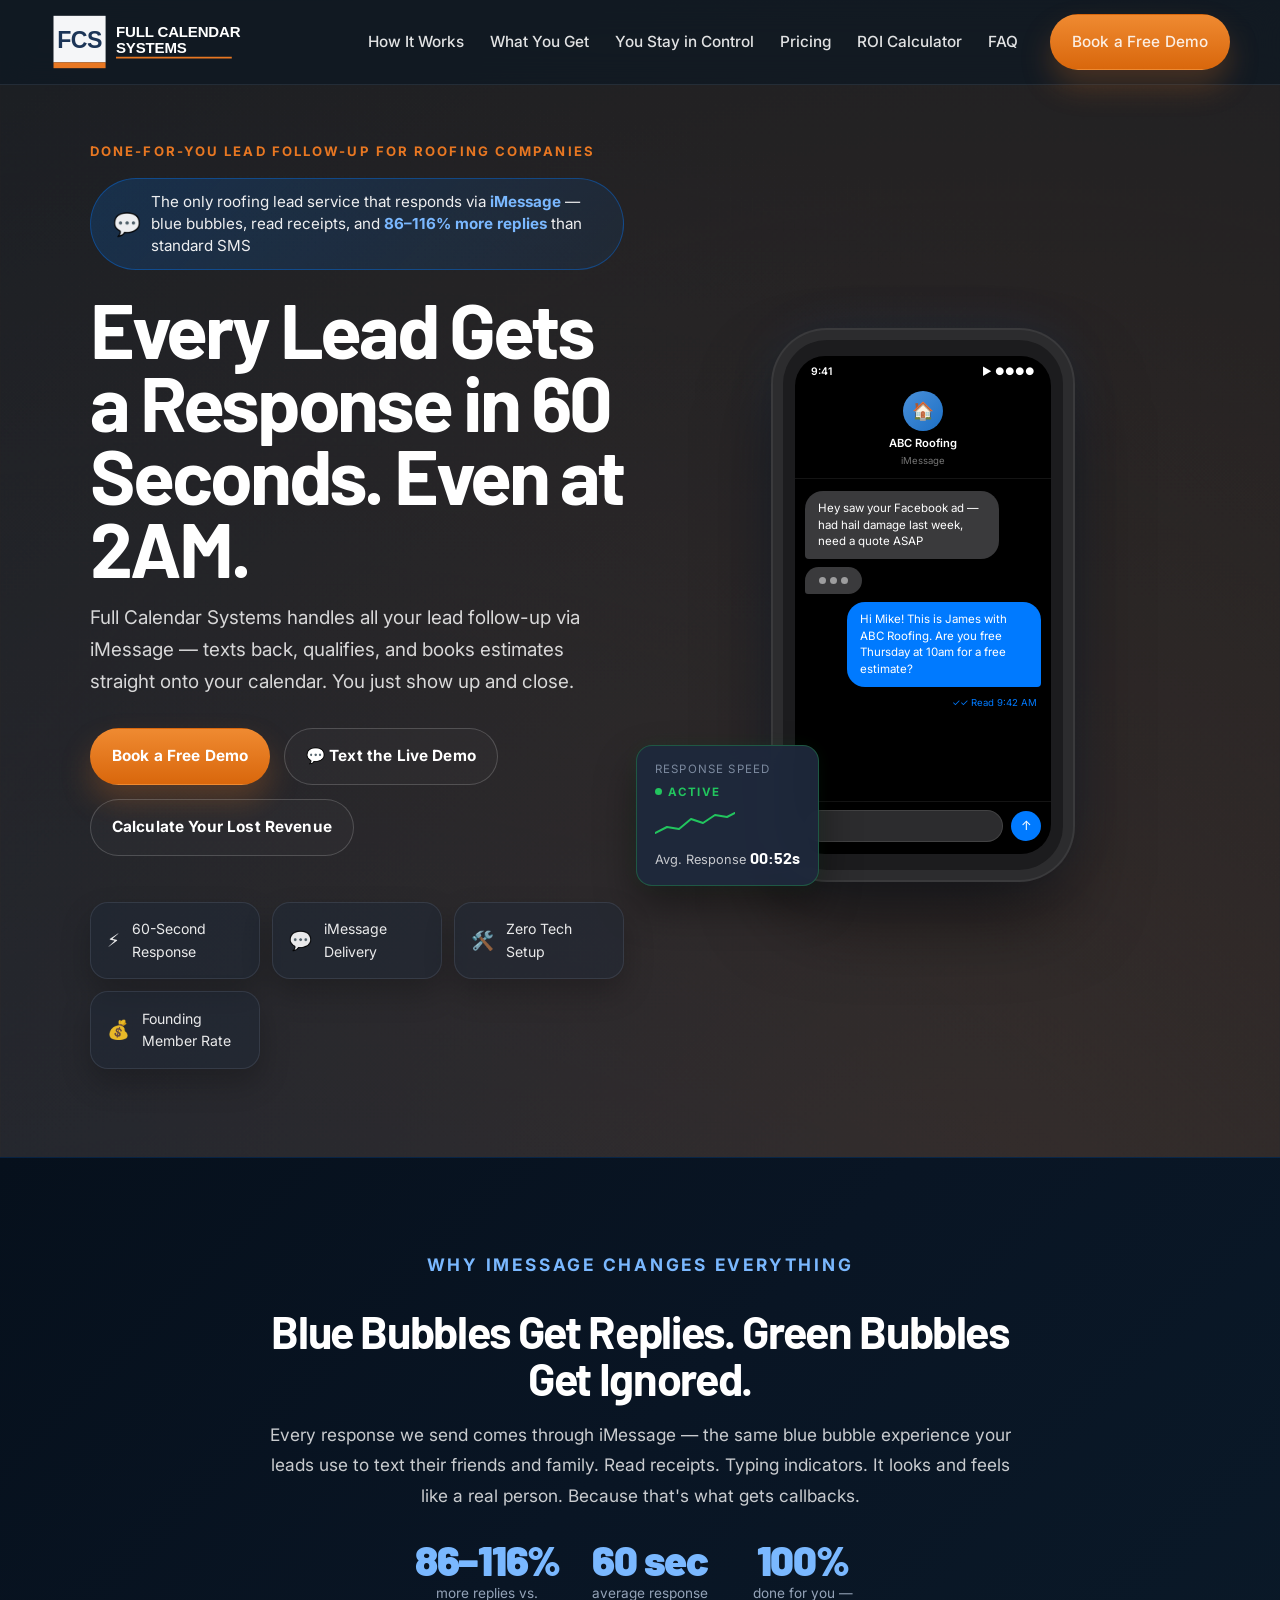
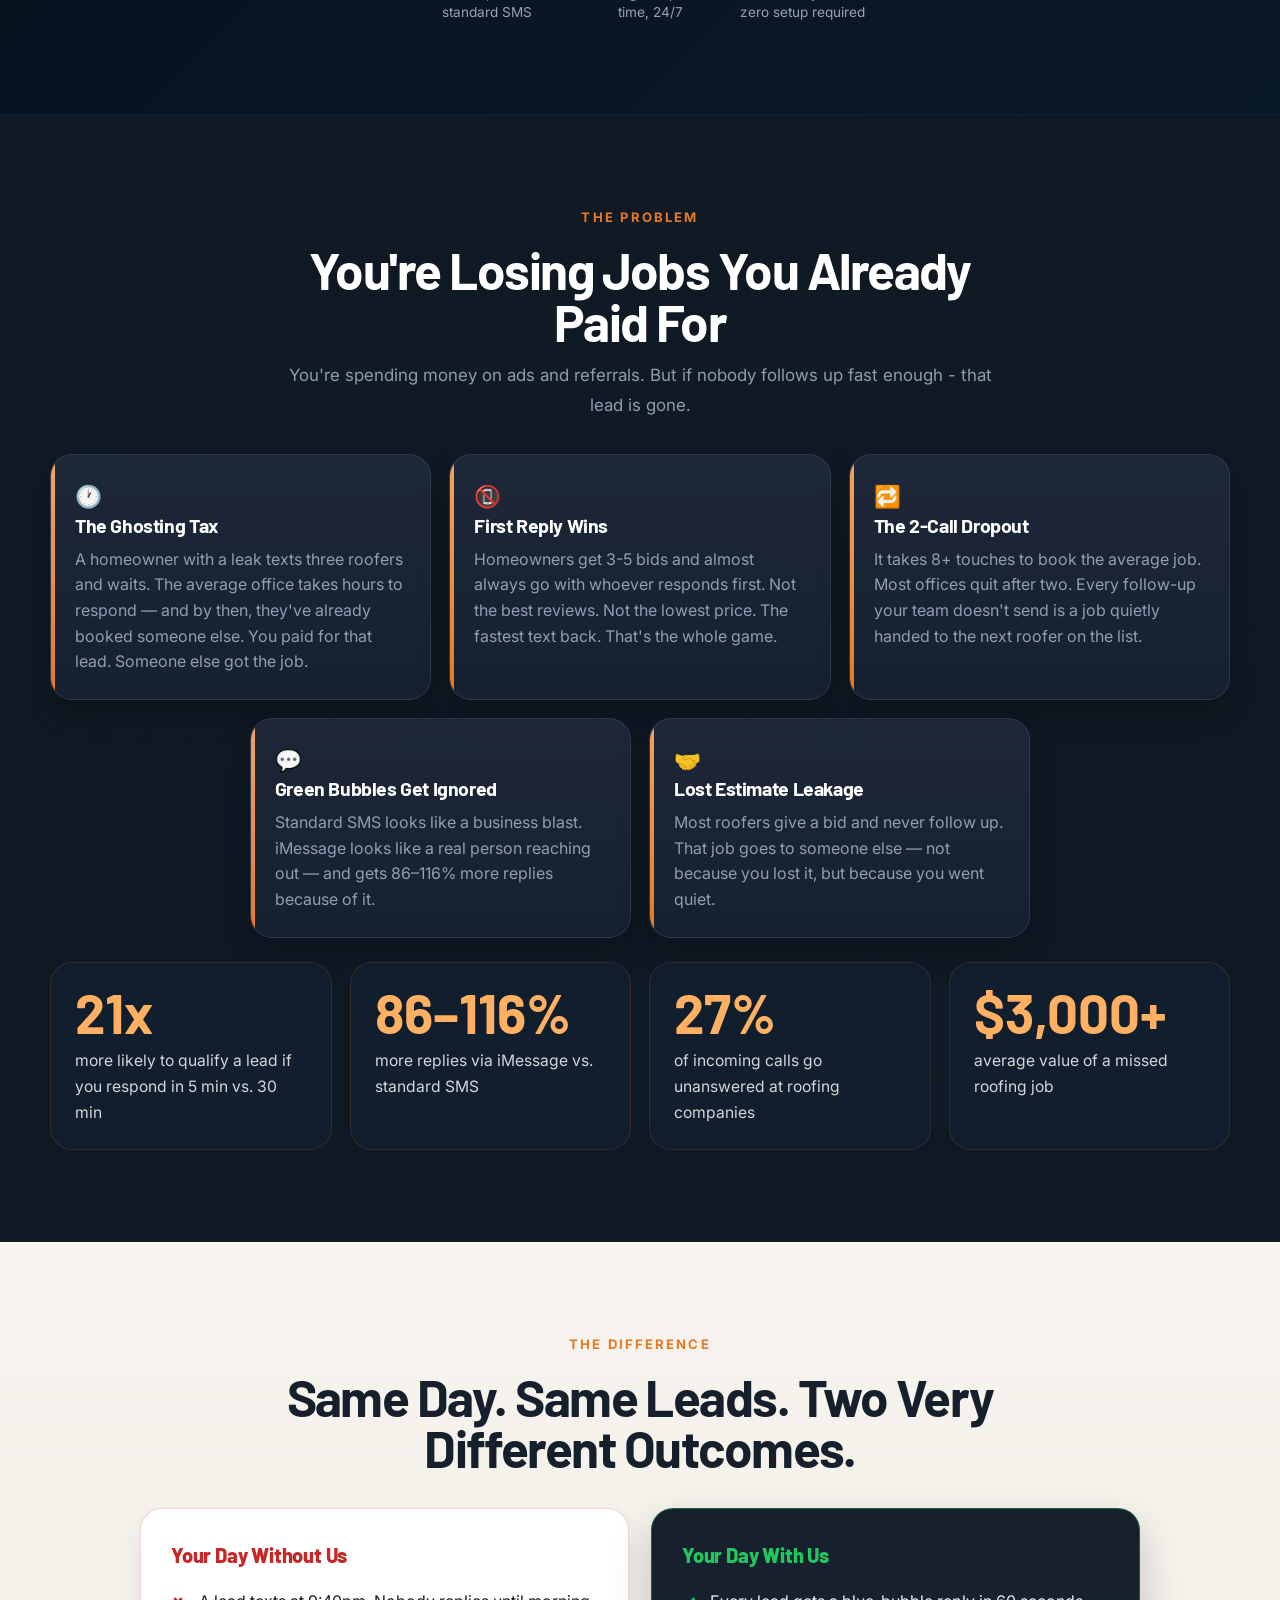
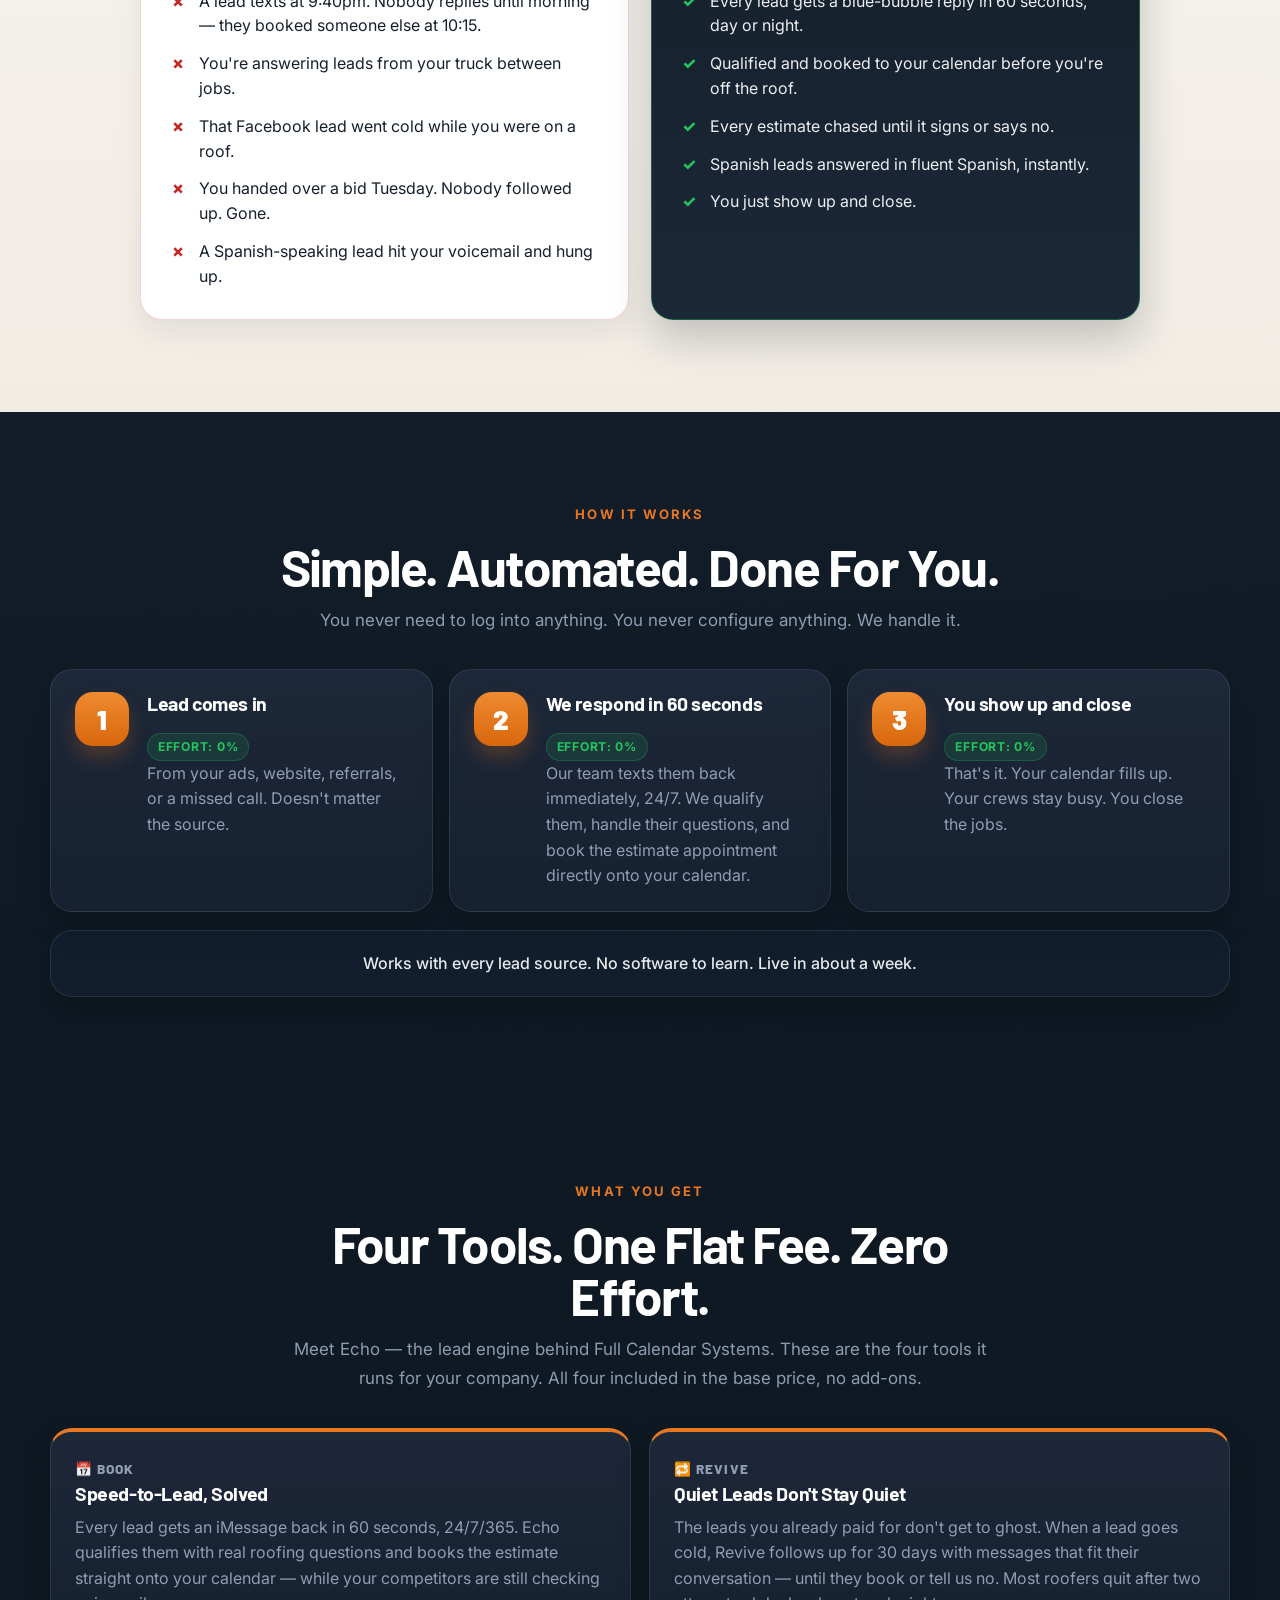
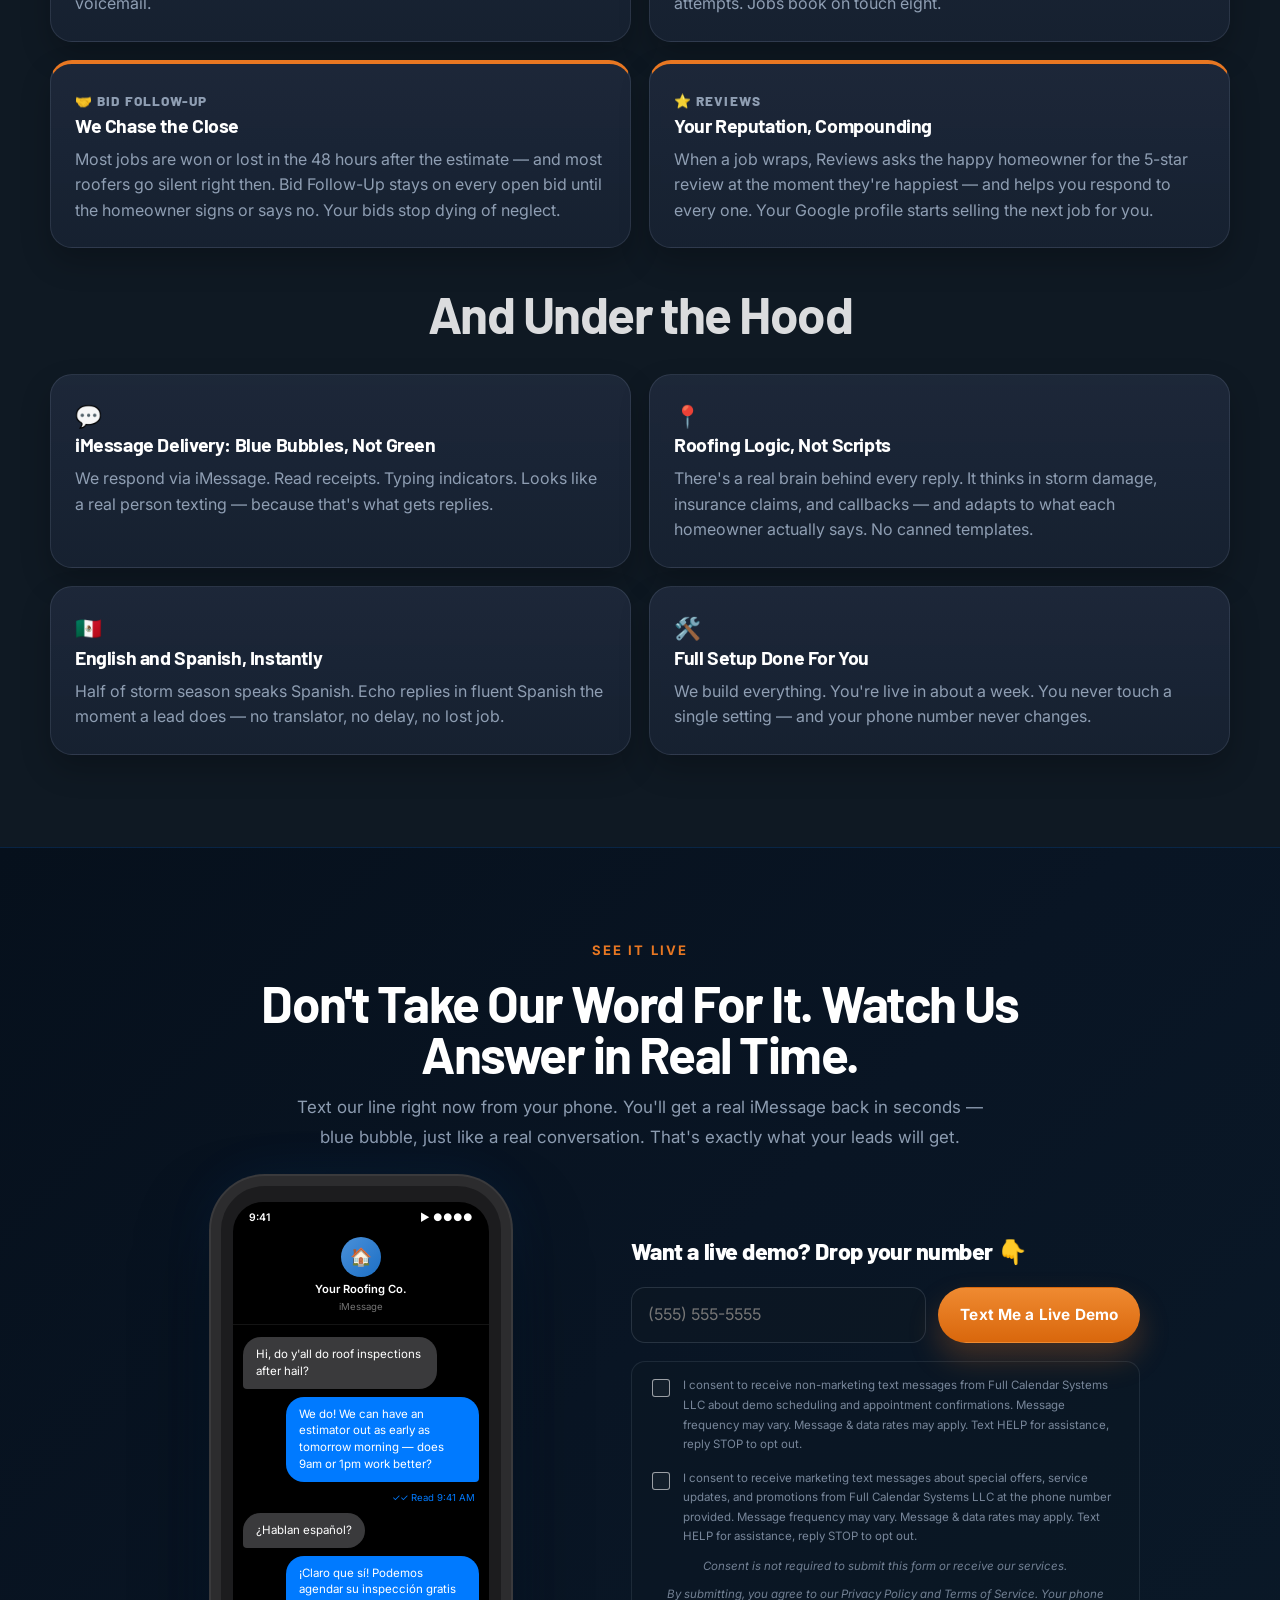
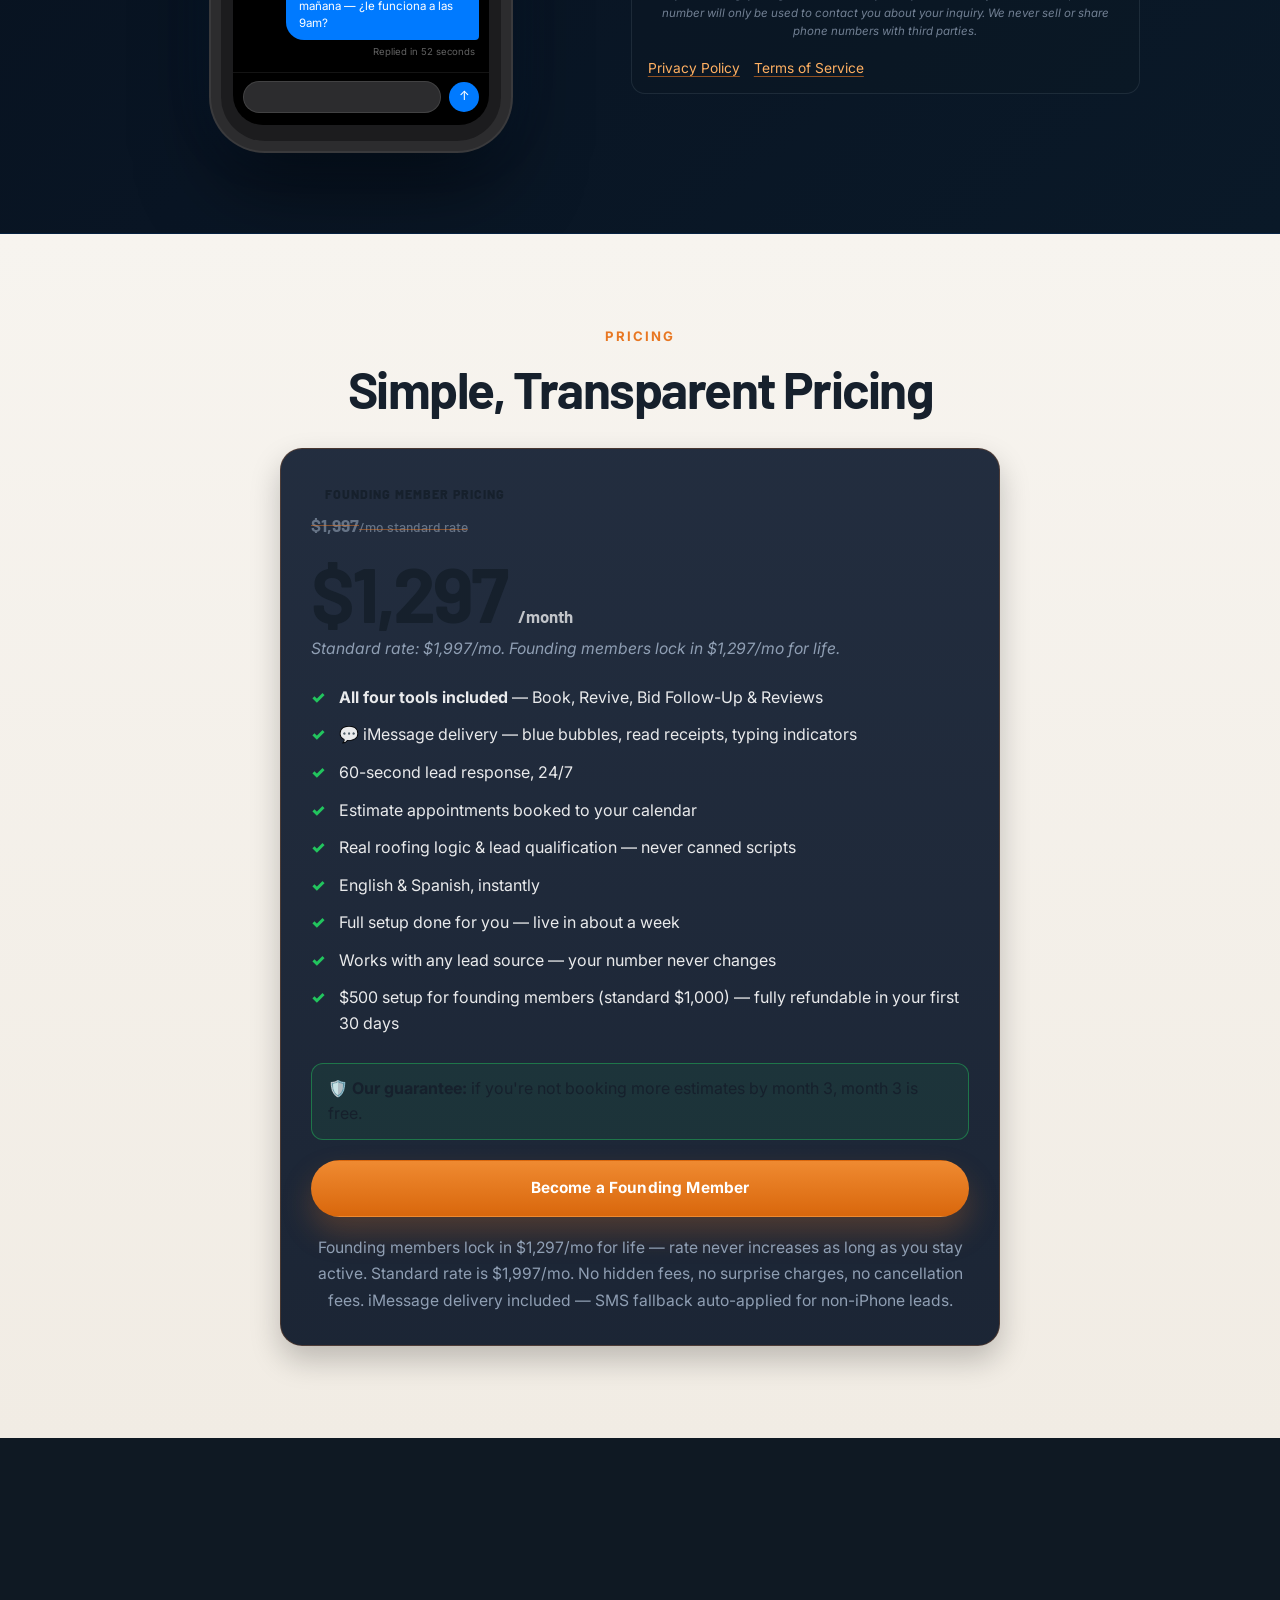
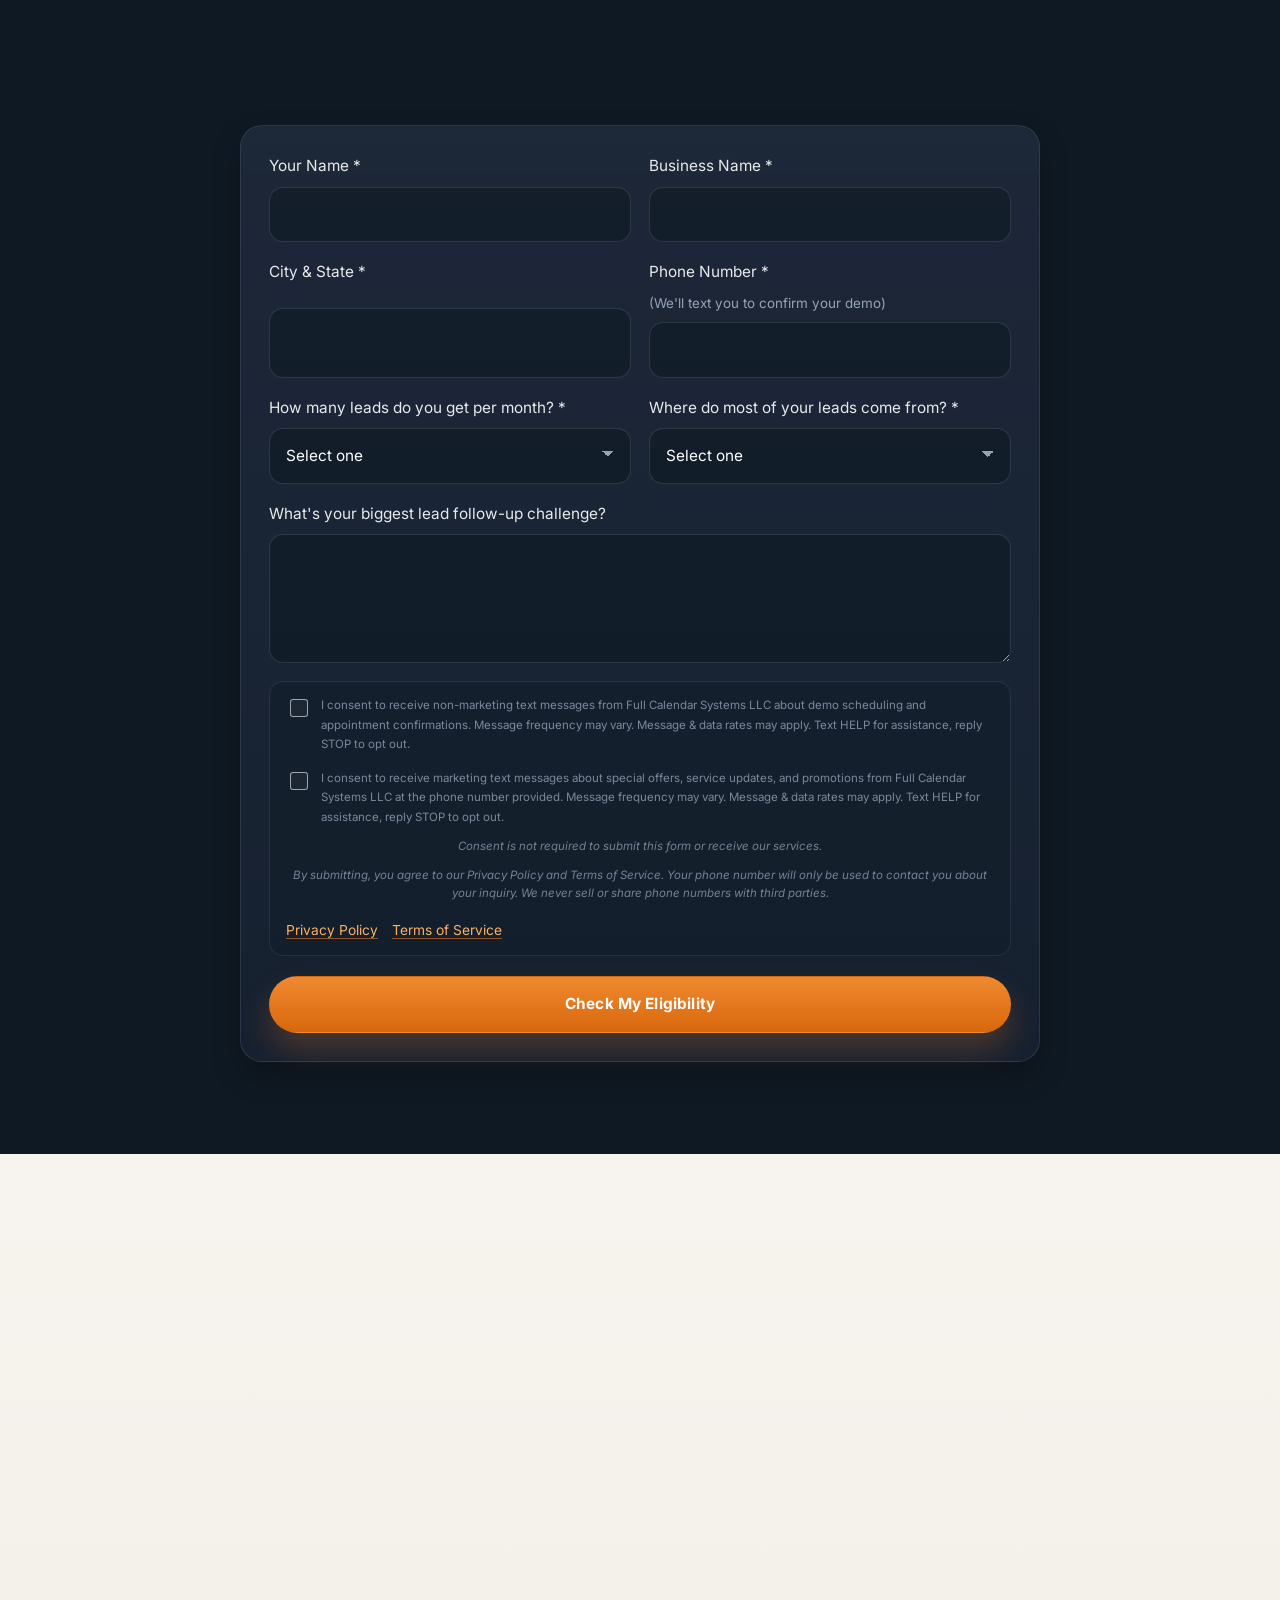
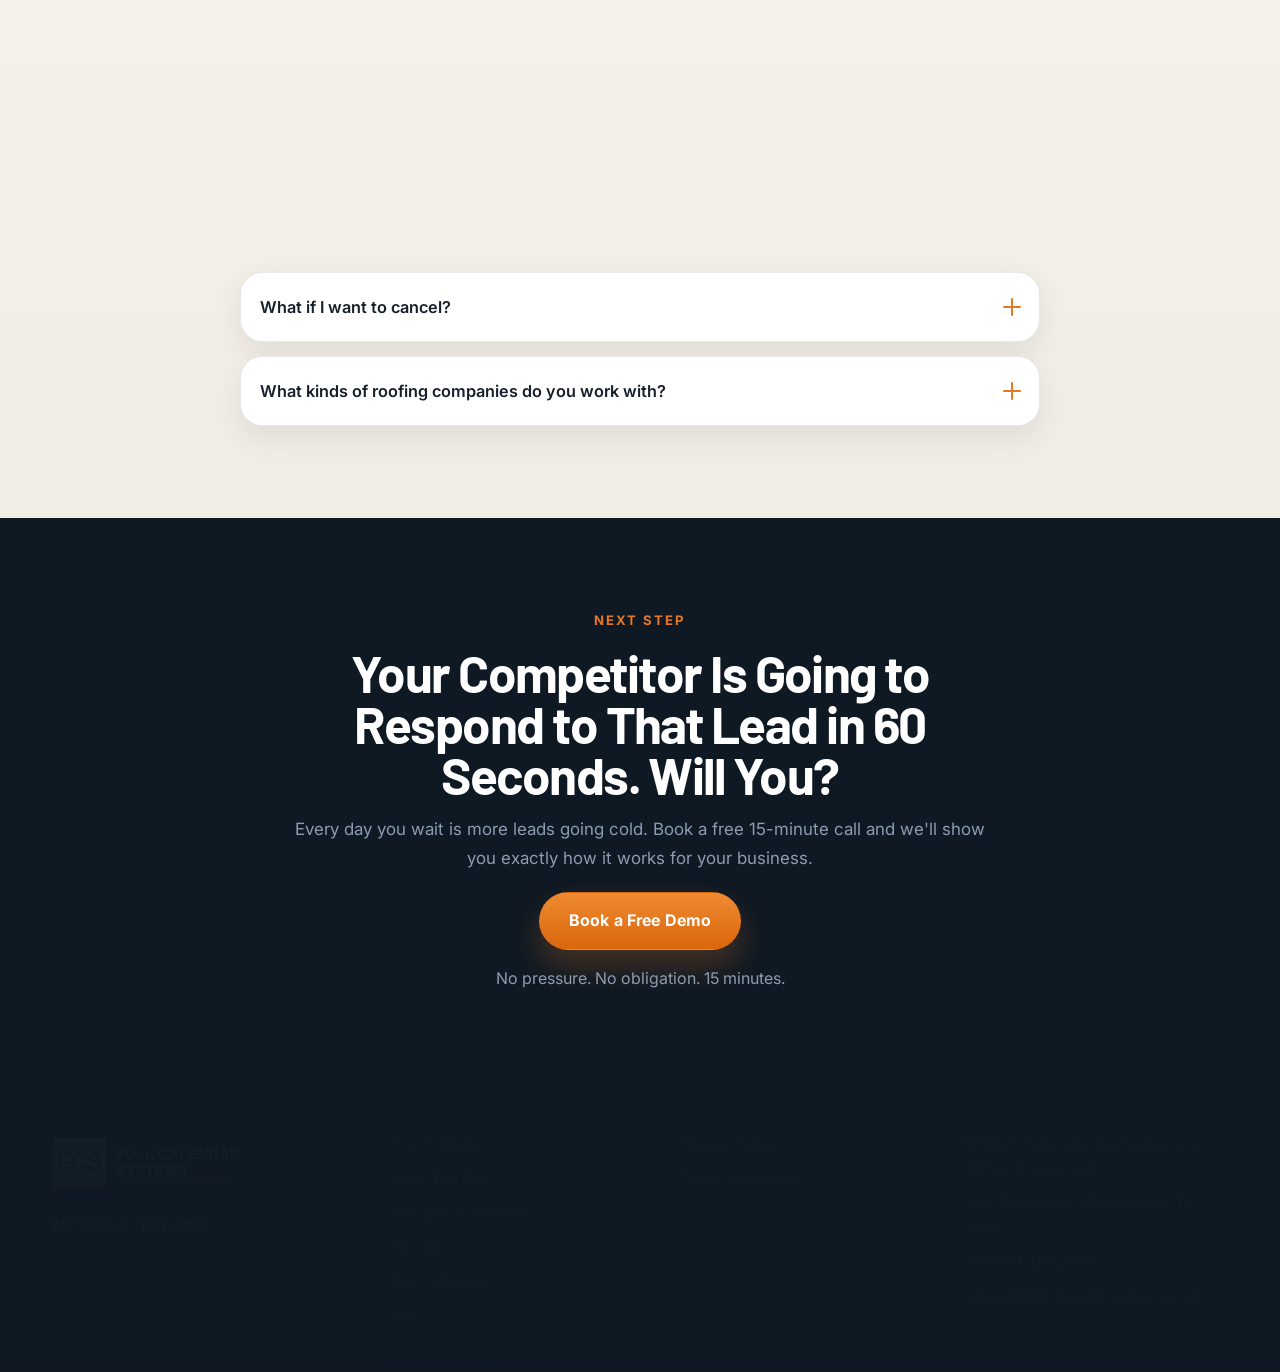
==== commit da03a31e: "Layout/flow round (James-approved): Text Echo Live moved above Pricing + hero 'Text the Live Demo' C" ====
--- a/index.html
+++ b/index.html
@@ -69,14 +69,12 @@
             <p class="hero-subhead">Full Calendar Systems handles all your lead follow-up via iMessage — texts back, qualifies, and books estimates straight onto your calendar. You just show up and close.</p>
             <div class="hero-actions">
               <a class="btn btn-primary" href="https://api.leadconnectorhq.com/widget/booking/mLNB1w6cOmezTKSYCTDc">Book a Free Demo</a>
-              <a class="btn btn-secondary" href="#how-it-works">See How It Works</a>
+              <a class="btn btn-secondary" href="#text-echo">💬 Text the Live Demo</a>
               <a class="btn btn-secondary" href="roi-calculator.html">Calculate Your Lost Revenue</a>
             </div>
             <div class="trust-bar" aria-label="Key service benefits">
               <div class="trust-item"><span aria-hidden="true">⚡</span><span>60-Second Response</span></div>
               <div class="trust-item"><span aria-hidden="true">💬</span><span>iMessage Delivery</span></div>
-              <div class="trust-item"><span aria-hidden="true">🔁</span><span>30-Day Follow-Up</span></div>
-              <div class="trust-item"><span aria-hidden="true">🤝</span><span>Post-Estimate Follow-Up</span></div>
               <div class="trust-item"><span aria-hidden="true">🛠️</span><span>Zero Tech Setup</span></div>
               <div class="trust-item"><span aria-hidden="true">💰</span><span>Founding Member Rate</span></div>
             </div>
@@ -208,6 +206,38 @@
         </div>
       </section>
 
+      <!-- ── YOUR DAY WITHOUT / WITH ── -->
+      <section class="section section-light" id="day-compare">
+        <div class="container">
+          <div class="section-heading reveal">
+            <p class="eyebrow">The difference</p>
+            <h2>Same Day. Same Leads. Two Very Different Outcomes.</h2>
+          </div>
+          <div class="day-compare-grid">
+            <article class="day-col day-without reveal">
+              <h3>Your Day Without Us</h3>
+              <ul>
+                <li>A lead texts at 9:40pm. Nobody replies until morning — they booked someone else at 10:15.</li>
+                <li>You're answering leads from your truck between jobs.</li>
+                <li>That Facebook lead went cold while you were on a roof.</li>
+                <li>You handed over a bid Tuesday. Nobody followed up. Gone.</li>
+                <li>A Spanish-speaking lead hit your voicemail and hung up.</li>
+              </ul>
+            </article>
+            <article class="day-col day-with reveal">
+              <h3>Your Day With Us</h3>
+              <ul>
+                <li>Every lead gets a blue-bubble reply in 60 seconds, day or night.</li>
+                <li>Qualified and booked to your calendar before you're off the roof.</li>
+                <li>Every estimate chased until it signs or says no.</li>
+                <li>Spanish leads answered in fluent Spanish, instantly.</li>
+                <li>You just show up and close.</li>
+              </ul>
+            </article>
+          </div>
+        </div>
+      </section>
+
       <section class="section section-surface" id="how-it-works">
         <div class="container">
           <div class="section-heading reveal">
@@ -304,40 +334,6 @@
               <p class="feature-icon" aria-hidden="true">🛠️</p>
               <h3>Full Setup Done For You</h3>
               <p>We build everything. You're live in about a week. You never touch a single setting — and your phone number never changes.</p>
-            </article>
-          </div>
-        </div>
-      </section>
-
-      <section class="section section-surface" id="pricing">
-        <div class="container">
-          <div class="section-heading reveal">
-            <p class="eyebrow">Pricing</p>
-            <h2>Simple, Transparent Pricing</h2>
-          </div>
-
-          <div class="pricing-wrap">
-            <article class="pricing-card reveal">
-              <span class="badge">FOUNDING MEMBER PRICING</span>
-              <div class="pricing-anchor">
-                <span class="price-was">$1,997<span>/mo standard rate</span></span>
-              </div>
-              <h3>$1,297 <span>/month</span></h3>
-              <p class="pricing-note"><em>Standard rate: $1,997/mo. Founding members lock in $1,297/mo for life.</em></p>
-              <ul class="checklist">
-                <li><strong>All four tools included</strong> — Book, Revive, Bid Follow-Up &amp; Reviews</li>
-                <li>💬 iMessage delivery — blue bubbles, read receipts, typing indicators</li>
-                <li>60-second lead response, 24/7</li>
-                <li>Estimate appointments booked to your calendar</li>
-                <li>Real roofing logic &amp; lead qualification — never canned scripts</li>
-                <li>English &amp; Spanish, instantly</li>
-                <li>Full setup done for you — live in about a week</li>
-                <li>Works with any lead source — your number never changes</li>
-                <li>$500 setup for founding members (standard $1,000) — fully refundable in your first 30 days</li>
-              </ul>
-              <p class="pricing-guarantee">🛡️ <strong>Our guarantee:</strong> if you're not booking more estimates by month 3, month 3 is free.</p>
-              <a class="btn btn-primary btn-wide" href="https://api.leadconnectorhq.com/widget/booking/mLNB1w6cOmezTKSYCTDc">Become a Founding Member</a>
-              <p class="pricing-footnote">Founding members lock in $1,297/mo for life — rate never increases as long as you stay active. Standard rate is $1,997/mo. No hidden fees, no surprise charges, no cancellation fees. iMessage delivery included — SMS fallback auto-applied for non-iPhone leads.</p>
             </article>
           </div>
         </div>
@@ -454,6 +450,40 @@
         </div>
       </section>
 
+      <section class="section section-light" id="pricing">
+        <div class="container">
+          <div class="section-heading reveal">
+            <p class="eyebrow">Pricing</p>
+            <h2>Simple, Transparent Pricing</h2>
+          </div>
+
+          <div class="pricing-wrap">
+            <article class="pricing-card reveal">
+              <span class="badge">FOUNDING MEMBER PRICING</span>
+              <div class="pricing-anchor">
+                <span class="price-was">$1,997<span>/mo standard rate</span></span>
+              </div>
+              <h3>$1,297 <span>/month</span></h3>
+              <p class="pricing-note"><em>Standard rate: $1,997/mo. Founding members lock in $1,297/mo for life.</em></p>
+              <ul class="checklist">
+                <li><strong>All four tools included</strong> — Book, Revive, Bid Follow-Up &amp; Reviews</li>
+                <li>💬 iMessage delivery — blue bubbles, read receipts, typing indicators</li>
+                <li>60-second lead response, 24/7</li>
+                <li>Estimate appointments booked to your calendar</li>
+                <li>Real roofing logic &amp; lead qualification — never canned scripts</li>
+                <li>English &amp; Spanish, instantly</li>
+                <li>Full setup done for you — live in about a week</li>
+                <li>Works with any lead source — your number never changes</li>
+                <li>$500 setup for founding members (standard $1,000) — fully refundable in your first 30 days</li>
+              </ul>
+              <p class="pricing-guarantee">🛡️ <strong>Our guarantee:</strong> if you're not booking more estimates by month 3, month 3 is free.</p>
+              <a class="btn btn-primary btn-wide" href="https://api.leadconnectorhq.com/widget/booking/mLNB1w6cOmezTKSYCTDc">Become a Founding Member</a>
+              <p class="pricing-footnote">Founding members lock in $1,297/mo for life — rate never increases as long as you stay active. Standard rate is $1,997/mo. No hidden fees, no surprise charges, no cancellation fees. iMessage delivery included — SMS fallback auto-applied for non-iPhone leads.</p>
+            </article>
+          </div>
+        </div>
+      </section>
+
       <section class="section section-dark" id="lead-qualifier">
         <div class="container narrow">
           <div class="section-heading reveal">
@@ -537,7 +567,7 @@
         </div>
       </section>
 
-      <section class="section section-surface" id="faq">
+      <section class="section section-light" id="faq">
         <div class="container narrow">
           <div class="section-heading reveal">
             <p class="eyebrow">FAQ</p>
--- a/styles.css
+++ b/styles.css
@@ -176,6 +176,112 @@
   background: linear-gradient(180deg, rgba(18, 29, 41, 0.9), rgba(15, 25, 35, 0.96));
 }
 
+/* ── Light bands: tonal rhythm against the dark sections ── */
+.section-light {
+  background: linear-gradient(180deg, #f7f4ef 0%, #f1ece4 100%);
+  color: #16202c;
+}
+
+.section-light h2,
+.section-light h3 {
+  color: #16202c;
+}
+
+.section-light .section-subhead {
+  color: rgba(22, 32, 44, 0.72);
+}
+
+.section-light .faq-item {
+  background: #ffffff;
+  border-color: rgba(22, 32, 44, 0.1);
+  box-shadow: 0 12px 28px rgba(22, 32, 44, 0.08);
+}
+
+.section-light .faq-trigger {
+  color: #16202c;
+}
+
+.section-light .faq-panel p {
+  color: rgba(22, 32, 44, 0.78);
+}
+
+/* ── Day Without / Day With ── */
+.day-compare-grid {
+  display: grid;
+  grid-template-columns: repeat(2, minmax(0, 1fr));
+  gap: 22px;
+  max-width: 1000px;
+  margin: 0 auto;
+}
+
+.day-col {
+  border-radius: var(--radius-lg);
+  padding: 30px;
+}
+
+.day-without {
+  background: #ffffff;
+  border: 1px solid rgba(198, 40, 40, 0.2);
+  box-shadow: 0 12px 28px rgba(22, 32, 44, 0.07);
+}
+
+.day-with {
+  background: linear-gradient(180deg, #16202c, #1b2838);
+  border: 1px solid rgba(34, 197, 94, 0.4);
+  box-shadow: 0 18px 40px rgba(22, 32, 44, 0.22);
+}
+
+.day-col h3 {
+  font-family: "Barlow", sans-serif;
+  font-size: 1.25rem;
+  font-weight: 800;
+  letter-spacing: -0.01em;
+  margin: 0 0 18px;
+}
+
+.day-without h3 {
+  color: #c62828;
+}
+
+.day-with h3,
+.section-light .day-with h3 {
+  color: #22c55e;
+}
+
+.section-light .day-with li {
+  color: rgba(255, 255, 255, 0.92);
+}
+
+.day-col ul {
+  list-style: none;
+  margin: 0;
+  padding: 0;
+  display: grid;
+  gap: 13px;
+}
+
+.day-col li {
+  padding-left: 28px;
+  position: relative;
+  line-height: 1.55;
+}
+
+.day-col li::before {
+  position: absolute;
+  left: 0;
+  font-weight: 800;
+}
+
+.day-without li::before {
+  content: "✗";
+  color: #c62828;
+}
+
+.day-with li::before {
+  content: "✓";
+  color: #22c55e;
+}
+
 .hero {
   padding: 56px 0 88px;
 }
@@ -847,6 +953,7 @@
 
 /* ── Four named tools (What You Get) ── */
 .tools-grid {
+  grid-template-columns: repeat(2, minmax(0, 1fr));
   margin-bottom: 18px;
 }
 
@@ -938,6 +1045,7 @@
 
 .steps {
   display: grid;
+  grid-template-columns: repeat(3, minmax(0, 1fr));
   gap: 16px;
 }
 
@@ -1217,10 +1325,10 @@
 }
 
 .consent-block {
-  margin: 22px 0 24px;
-  padding: 20px;
-  border-radius: 18px;
-  border: 1px solid rgba(148, 163, 184, 0.16);
+  margin: 18px 0 20px;
+  padding: 14px 16px;
+  border-radius: 14px;
+  border: 1px solid rgba(148, 163, 184, 0.14);
   background: rgba(15, 25, 35, 0.32);
 }
 
@@ -1229,8 +1337,9 @@
   flex-direction: row;
   gap: 10px;
   align-items: flex-start;
-  color: rgba(148, 163, 184, 0.98);
-  font-size: 0.85rem;
+  color: rgba(148, 163, 184, 0.8);
+  font-size: 0.72rem;
+  line-height: 1.5;
   line-height: 1.7;
 }
 
@@ -1301,9 +1410,9 @@
 
 .consent-notice,
 .consent-disclaimer {
-  margin: 14px 0 0;
-  font-size: 0.82rem;
-  color: var(--muted);
+  margin: 10px 0 0;
+  font-size: 0.72rem;
+  color: rgba(148, 163, 184, 0.75);
   text-align: center;
   font-style: italic;
 }
@@ -1605,6 +1714,9 @@
   .problem-grid,
   .stats-row,
   .benefits-grid,
+  .tools-grid,
+  .steps,
+  .day-compare-grid,
   .form-grid,
   .imessage-diff-grid {
     grid-template-columns: 1fr;
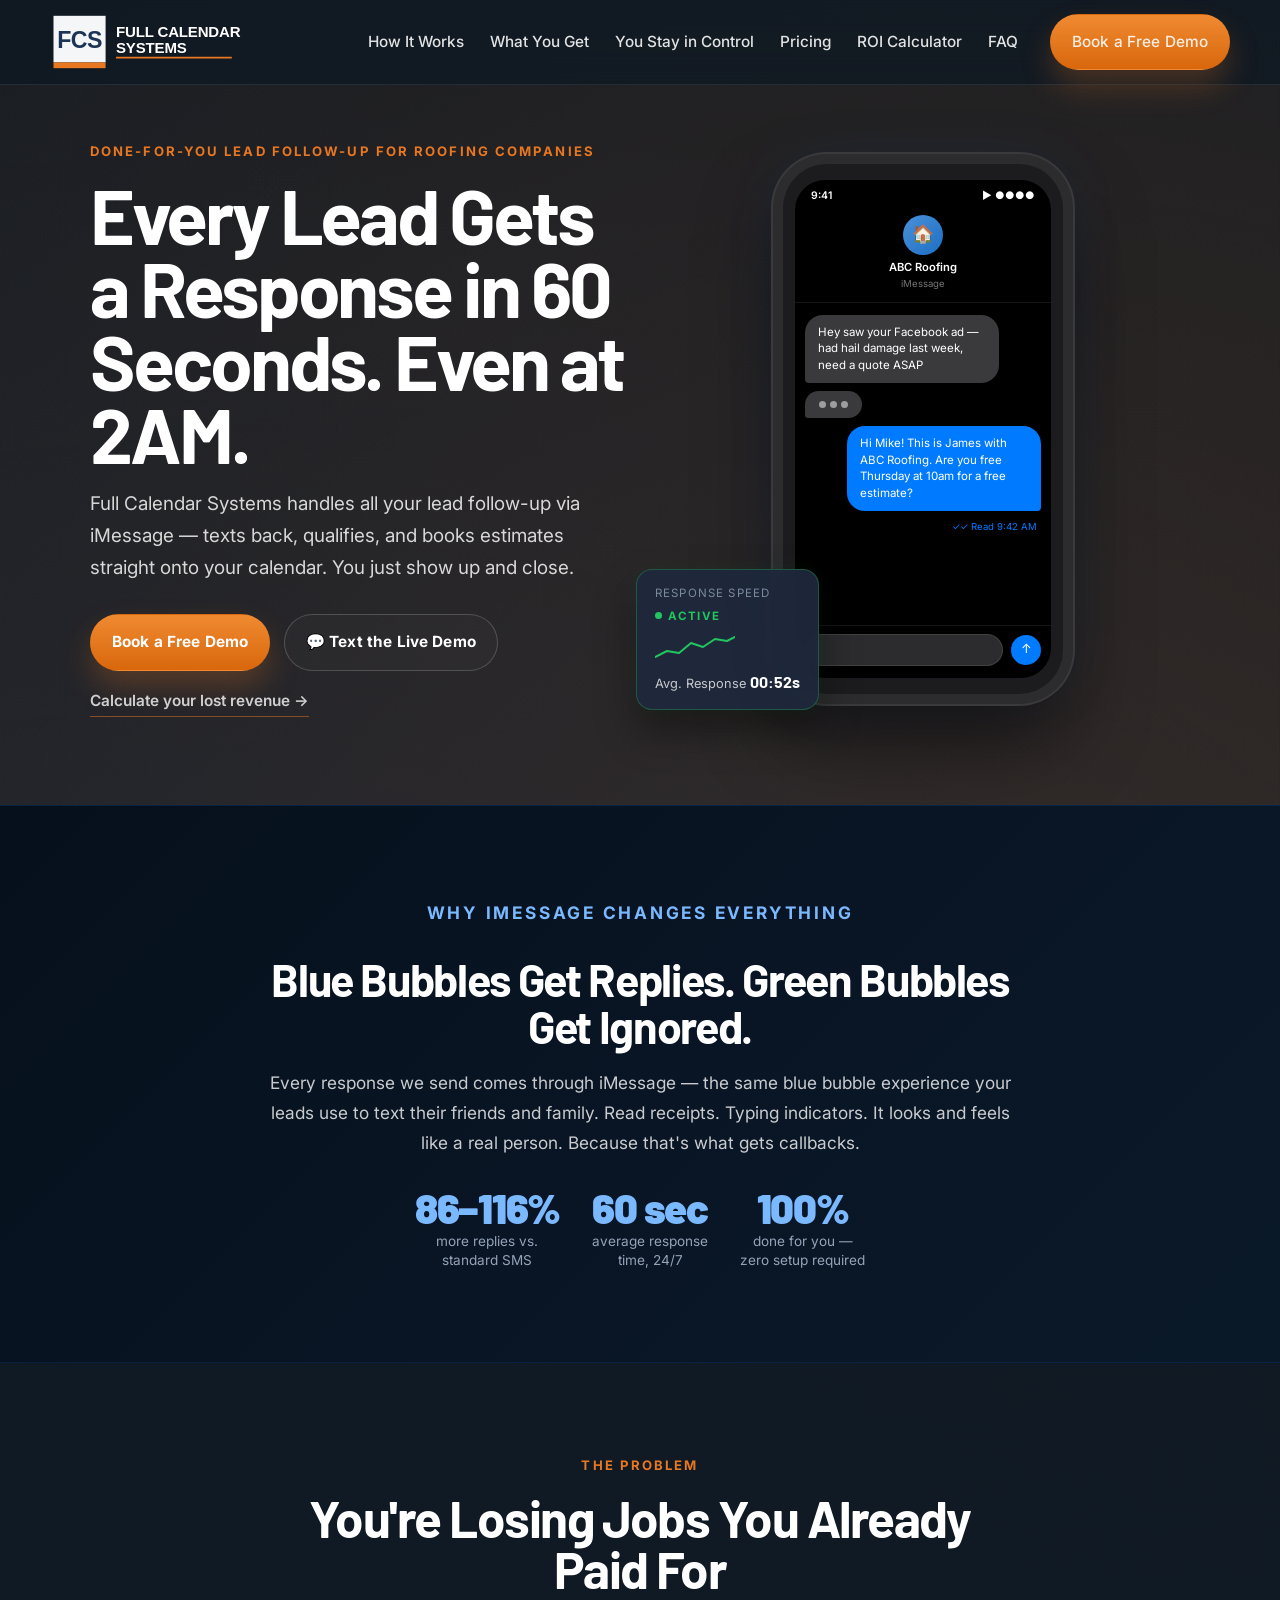
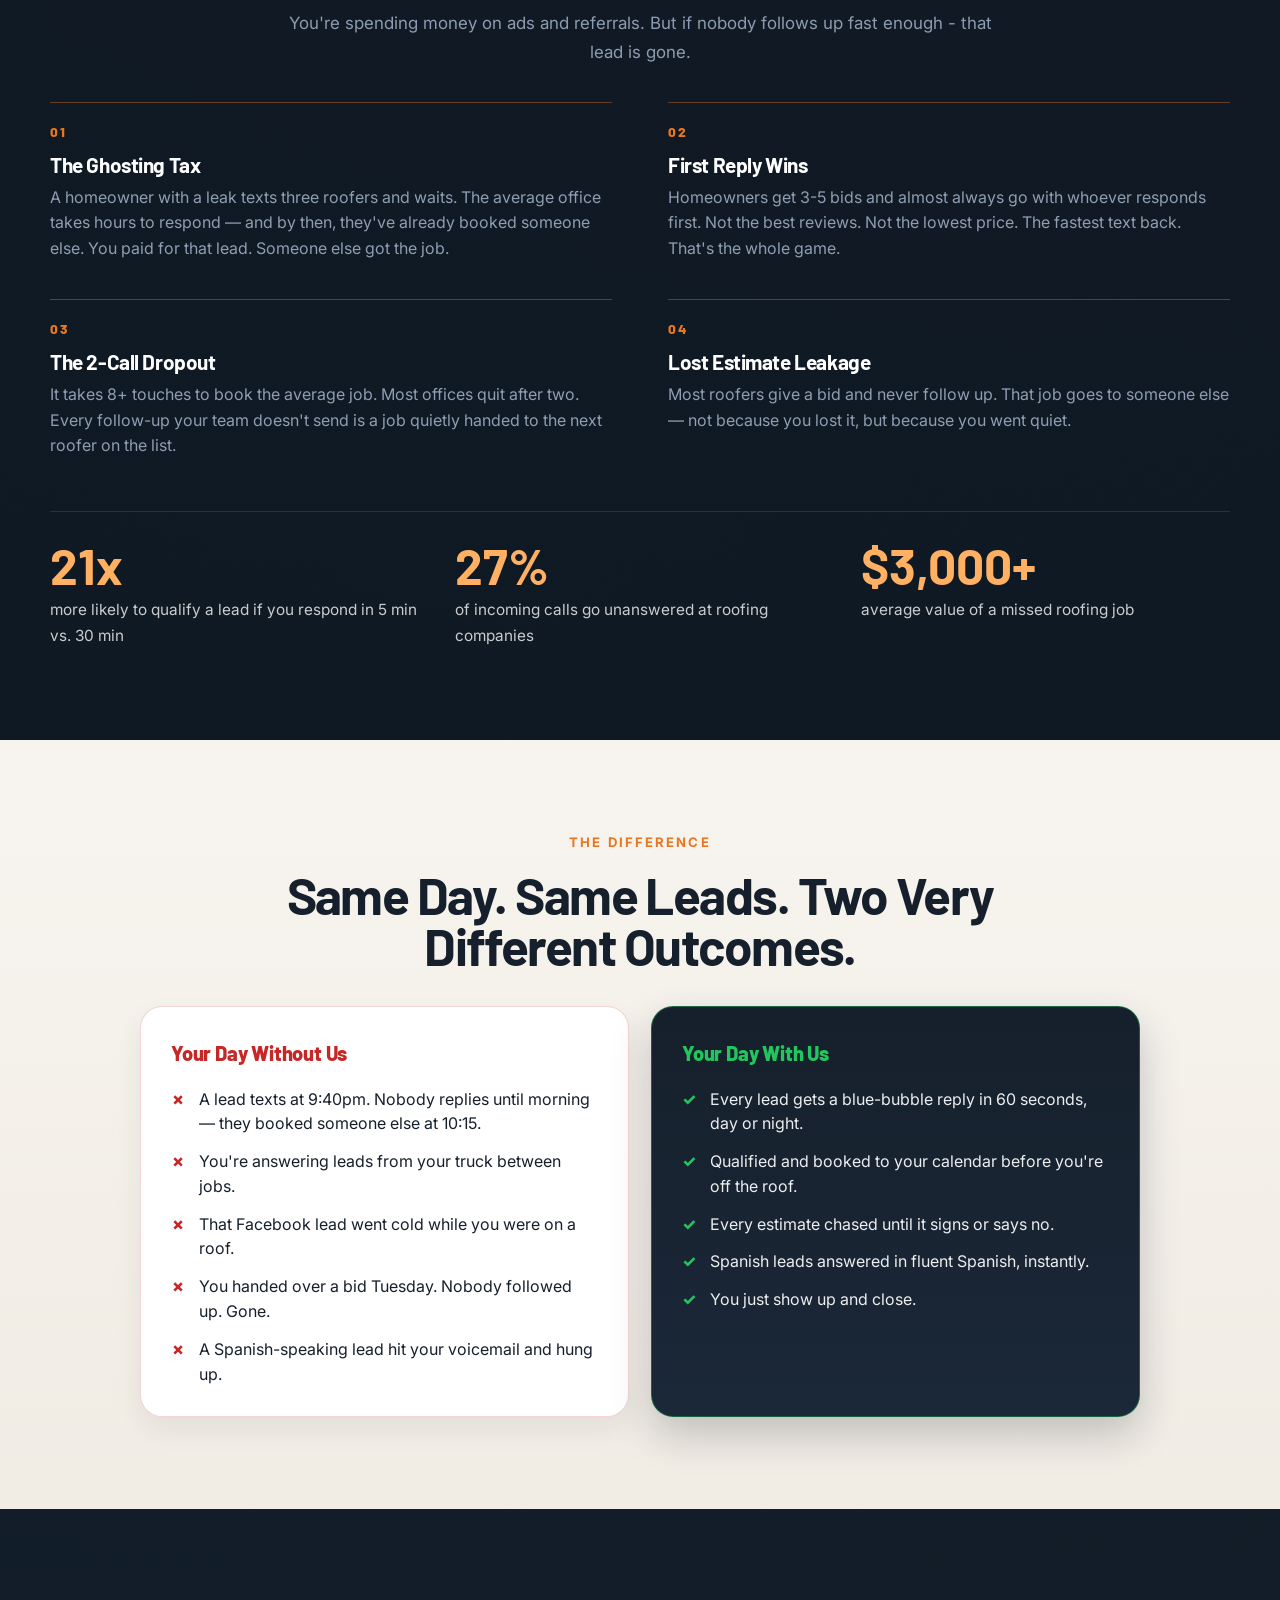
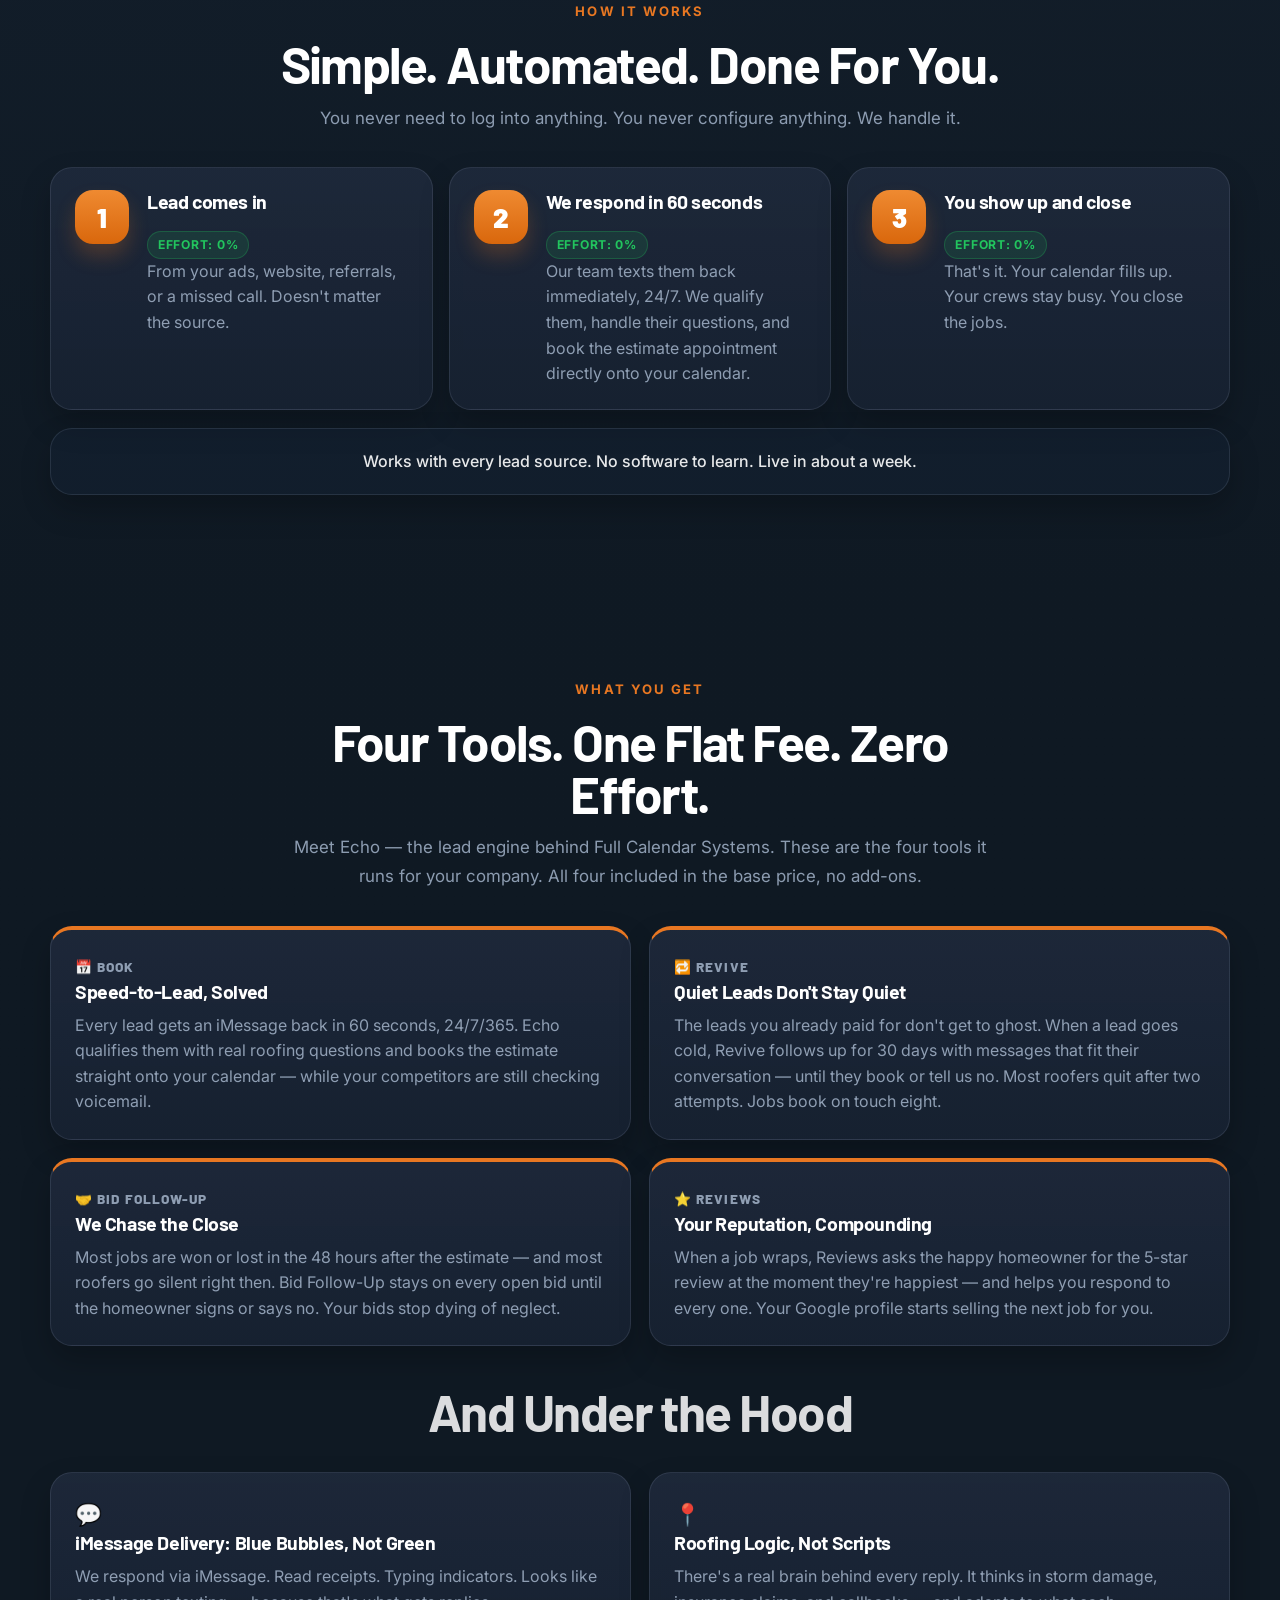
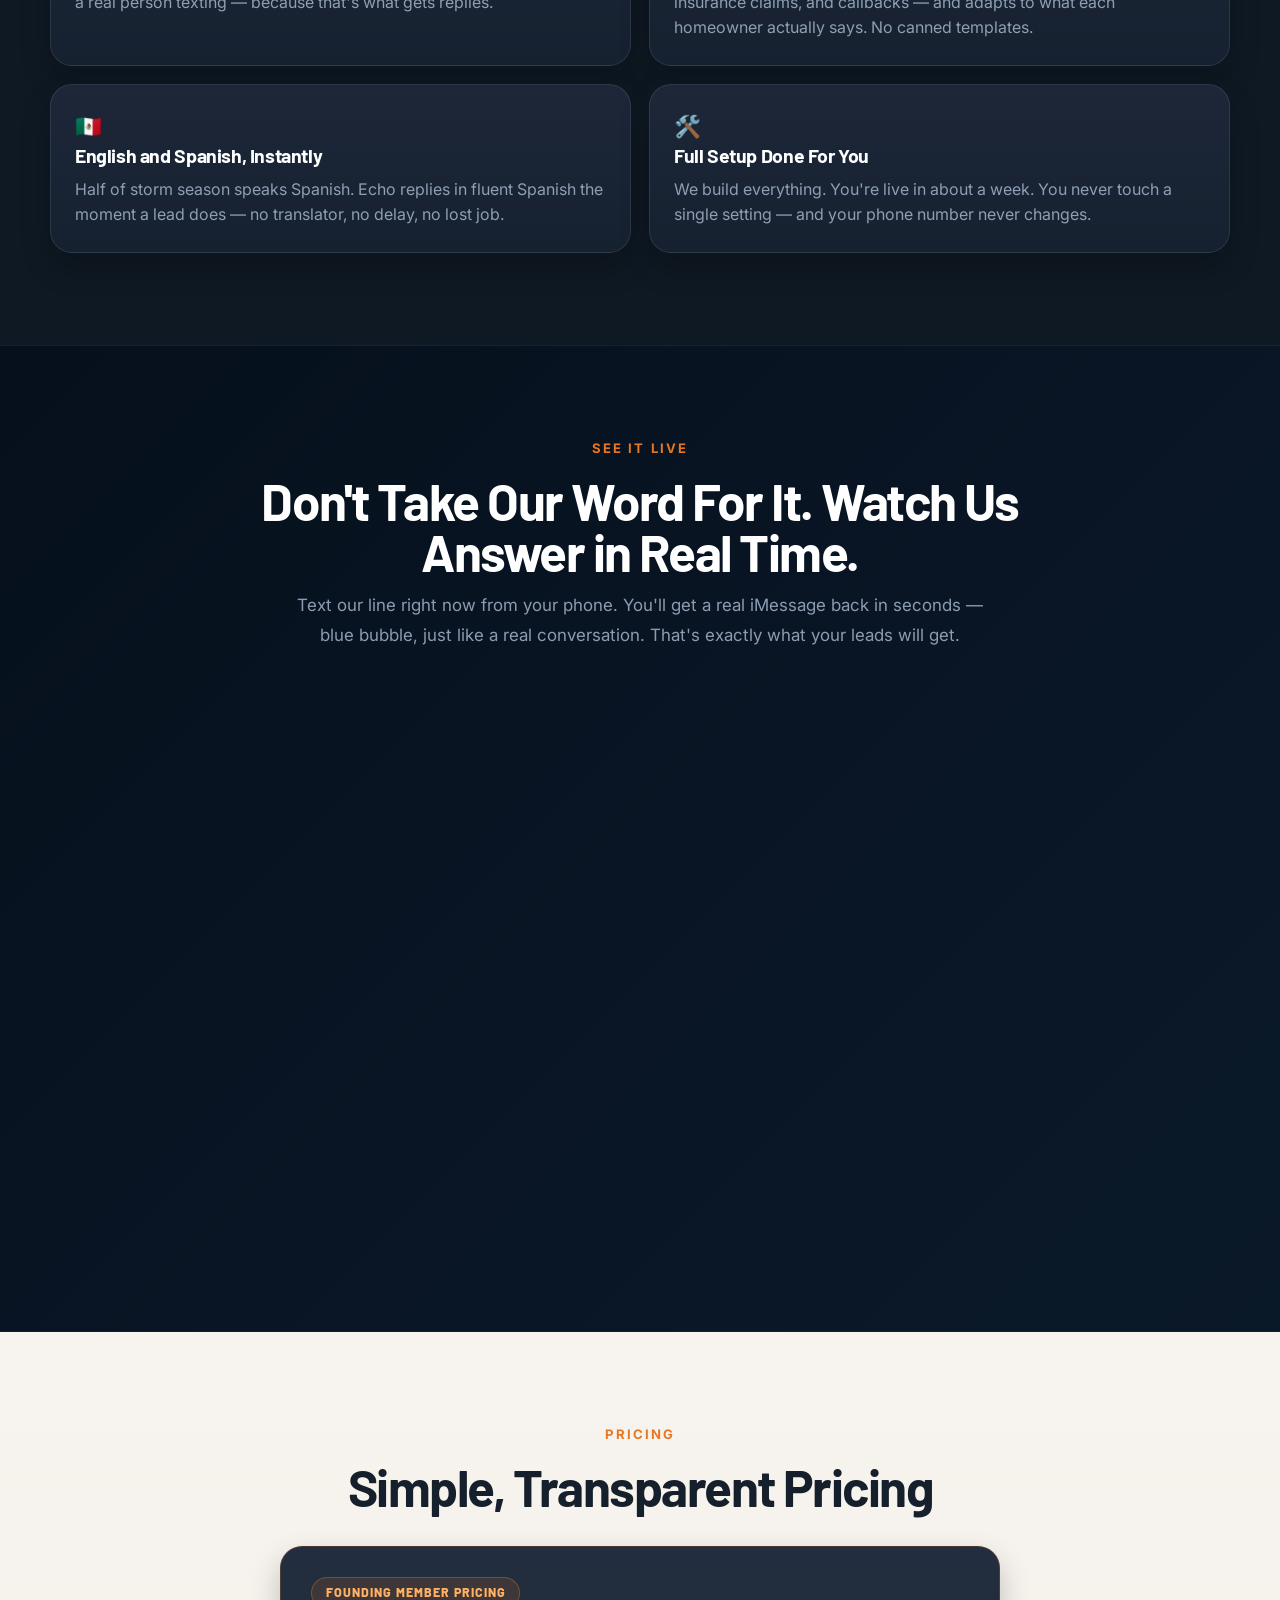
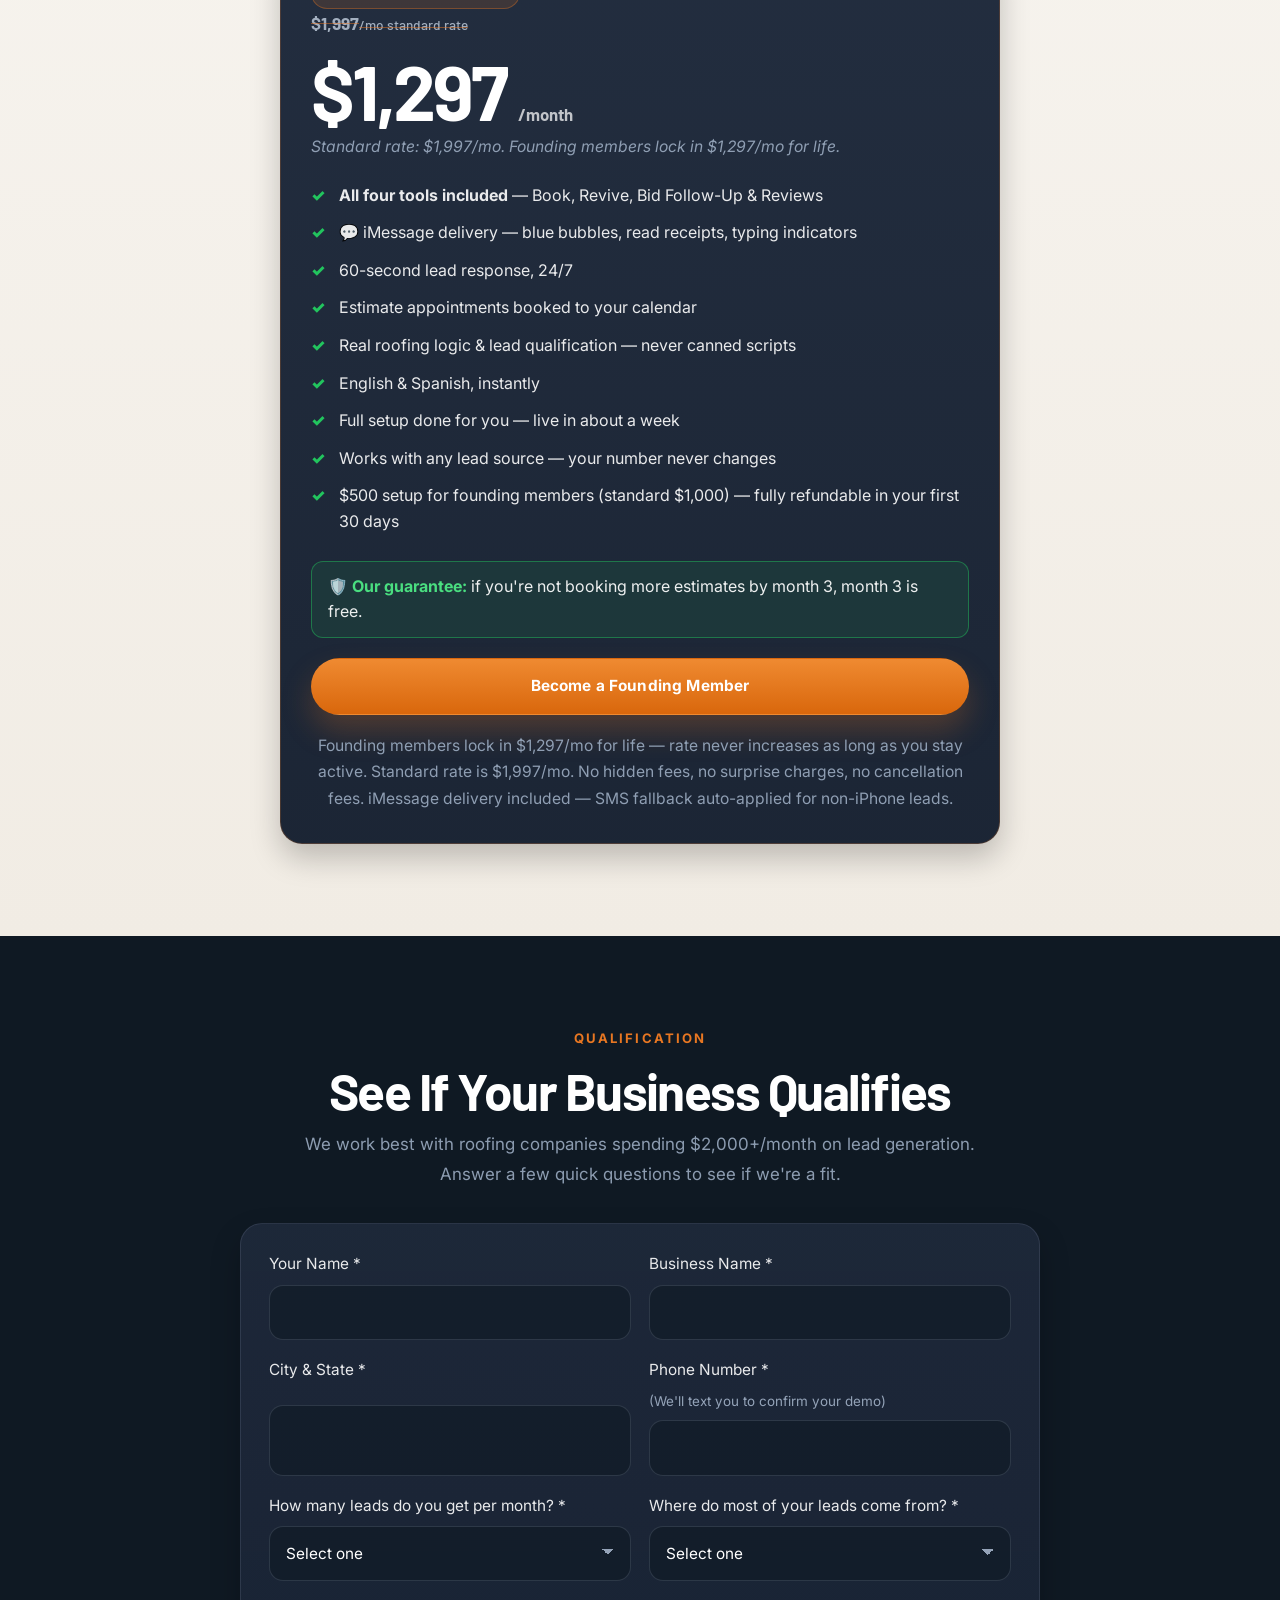
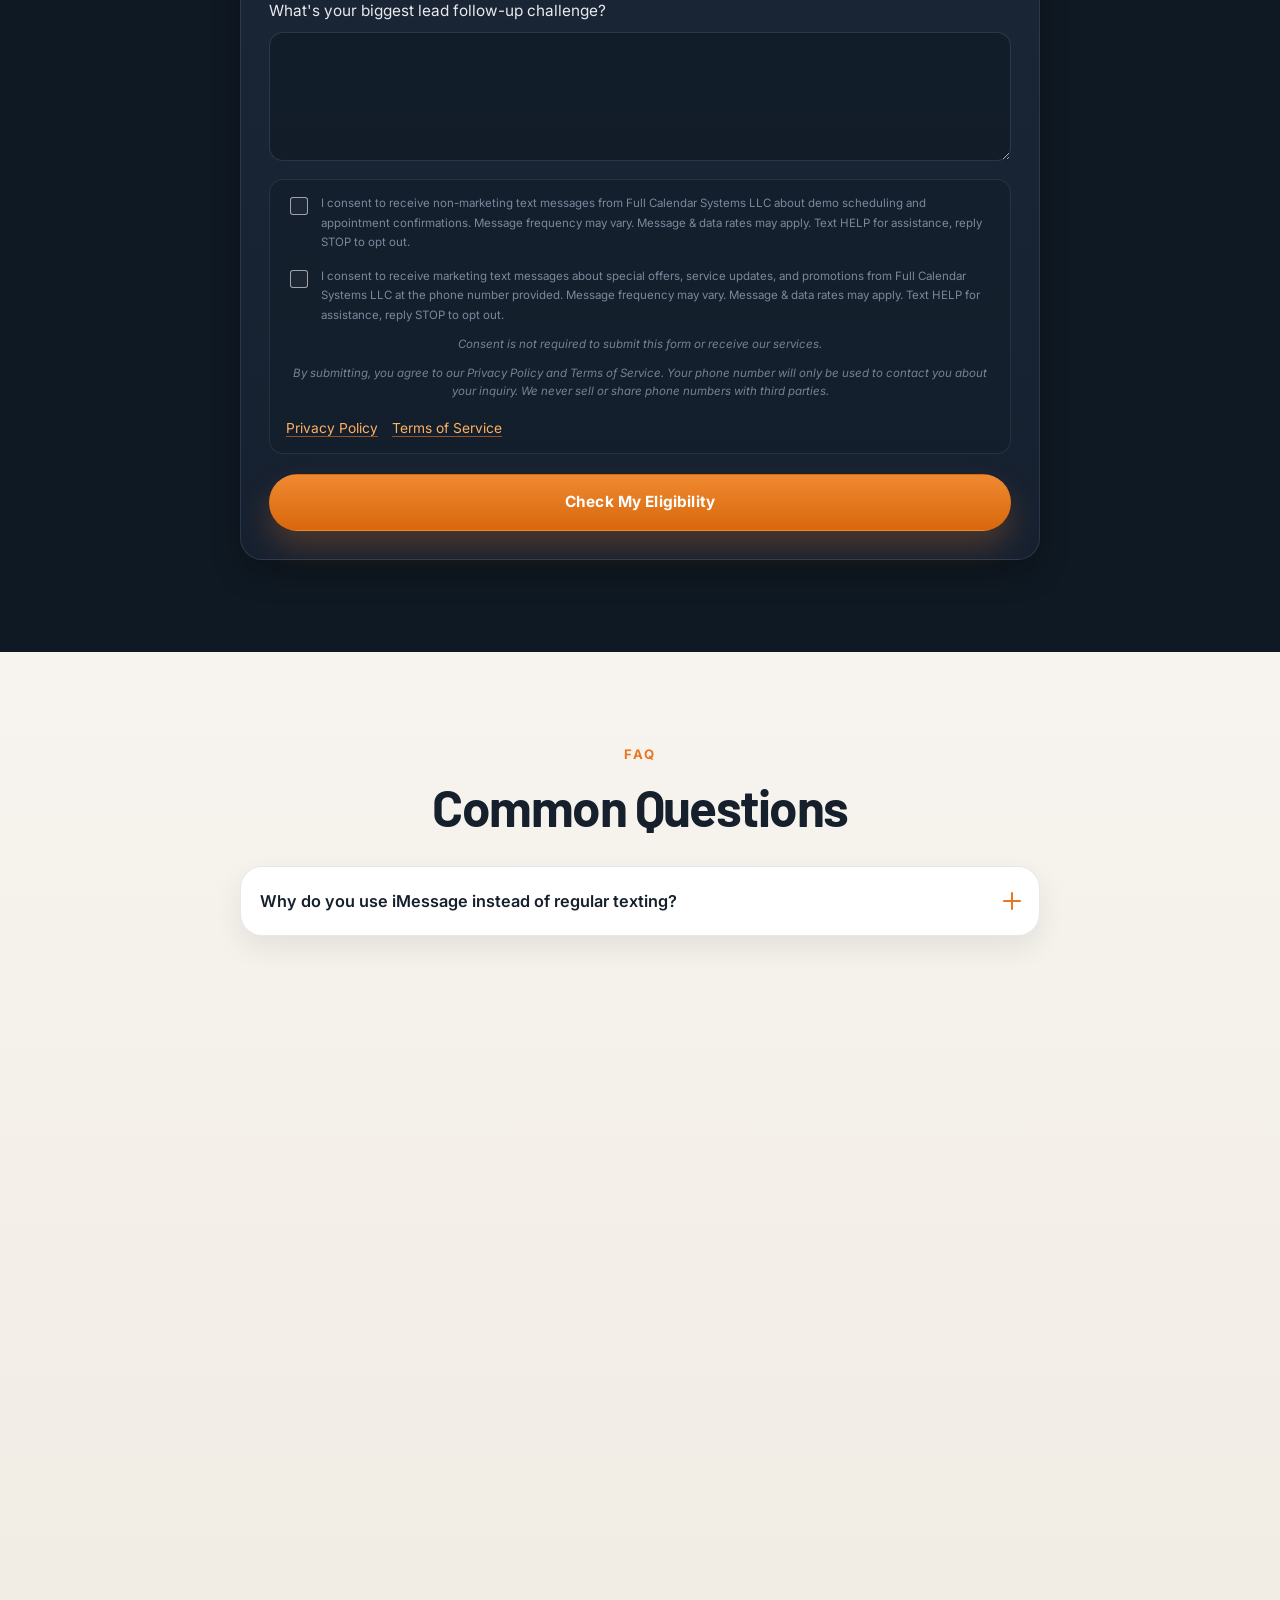
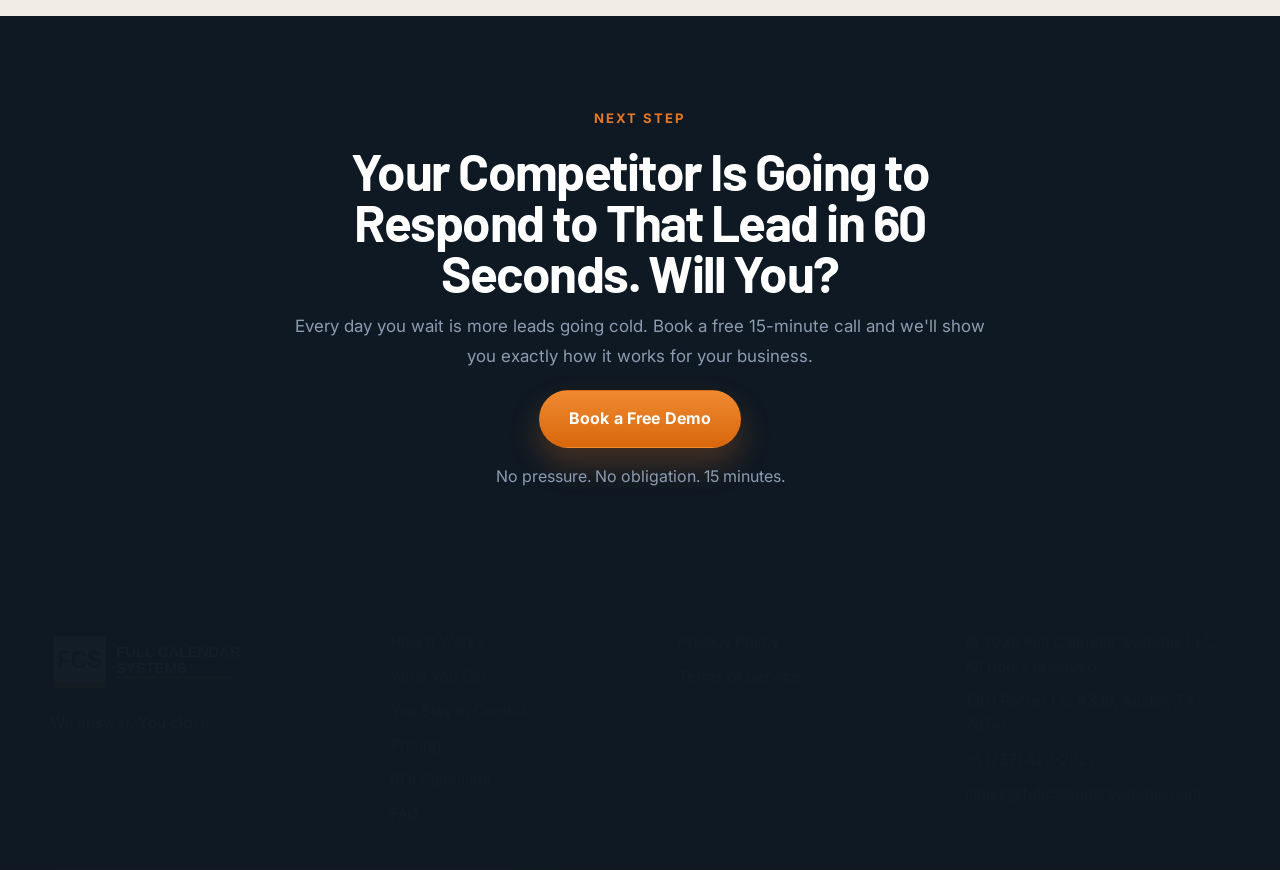
==== commit d66a2117: "James review round: white pricing text on dark card (kill .section-light bleed), readable guarantee " ====
--- a/index.html
+++ b/index.html
@@ -61,23 +61,13 @@
         <div class="container hero-grid">
           <div class="hero-copy reveal">
             <p class="eyebrow">Done-for-you lead follow-up for roofing companies</p>
-            <div class="imessage-strip">
-              <span class="imessage-icon">💬</span>
-              <span>The only roofing lead service that responds via <strong>iMessage</strong> — blue bubbles, read receipts, and <strong>86–116% more replies</strong> than standard SMS</span>
-            </div>
             <h1>Every Lead Gets a Response in 60 Seconds. Even at 2AM.</h1>
             <p class="hero-subhead">Full Calendar Systems handles all your lead follow-up via iMessage — texts back, qualifies, and books estimates straight onto your calendar. You just show up and close.</p>
             <div class="hero-actions">
               <a class="btn btn-primary" href="https://api.leadconnectorhq.com/widget/booking/mLNB1w6cOmezTKSYCTDc">Book a Free Demo</a>
               <a class="btn btn-secondary" href="#text-echo">💬 Text the Live Demo</a>
-              <a class="btn btn-secondary" href="roi-calculator.html">Calculate Your Lost Revenue</a>
-            </div>
-            <div class="trust-bar" aria-label="Key service benefits">
-              <div class="trust-item"><span aria-hidden="true">⚡</span><span>60-Second Response</span></div>
-              <div class="trust-item"><span aria-hidden="true">💬</span><span>iMessage Delivery</span></div>
-              <div class="trust-item"><span aria-hidden="true">🛠️</span><span>Zero Tech Setup</span></div>
-              <div class="trust-item"><span aria-hidden="true">💰</span><span>Founding Member Rate</span></div>
-            </div>
+            </div>
+            <a class="hero-calc-link" href="roi-calculator.html">Calculate your lost revenue →</a>
           </div>
           <div class="hero-phone-wrap reveal">
             <div class="phone-mockup">
@@ -157,48 +147,39 @@
             <p class="section-subhead">You're spending money on ads and referrals. But if nobody follows up fast enough - that lead is gone.</p>
           </div>
 
-          <div class="card-grid problem-grid">
-            <article class="feature-card accent reveal">
-              <p class="feature-icon" aria-hidden="true">🕐</p>
+          <div class="problem-list reveal">
+            <article class="problem-item">
+              <span class="problem-num" aria-hidden="true">01</span>
               <h3>The Ghosting Tax</h3>
               <p>A homeowner with a leak texts three roofers and waits. The average office takes hours to respond — and by then, they've already booked someone else. You paid for that lead. Someone else got the job.</p>
             </article>
-            <article class="feature-card accent reveal">
-              <p class="feature-icon" aria-hidden="true">📵</p>
+            <article class="problem-item">
+              <span class="problem-num" aria-hidden="true">02</span>
               <h3>First Reply Wins</h3>
               <p>Homeowners get 3-5 bids and almost always go with whoever responds first. Not the best reviews. Not the lowest price. The fastest text back. That's the whole game.</p>
             </article>
-            <article class="feature-card accent reveal">
-              <p class="feature-icon" aria-hidden="true">🔁</p>
+            <article class="problem-item">
+              <span class="problem-num" aria-hidden="true">03</span>
               <h3>The 2-Call Dropout</h3>
               <p>It takes 8+ touches to book the average job. Most offices quit after two. Every follow-up your team doesn't send is a job quietly handed to the next roofer on the list.</p>
             </article>
-            <article class="feature-card accent reveal">
-              <p class="feature-icon" aria-hidden="true">💬</p>
-              <h3>Green Bubbles Get Ignored</h3>
-              <p>Standard SMS looks like a business blast. iMessage looks like a real person reaching out — and gets 86–116% more replies because of it.</p>
-            </article>
-            <article class="feature-card accent reveal">
-              <p class="feature-icon" aria-hidden="true">🤝</p>
+            <article class="problem-item">
+              <span class="problem-num" aria-hidden="true">04</span>
               <h3>Lost Estimate Leakage</h3>
               <p>Most roofers give a bid and never follow up. That job goes to someone else — not because you lost it, but because you went quiet.</p>
             </article>
           </div>
 
-          <div class="stats-row reveal" aria-label="Supporting statistics">
-            <div class="stat">
+          <div class="stats-strip reveal" aria-label="Supporting statistics">
+            <div class="stat-item">
               <strong>21x</strong>
               <span>more likely to qualify a lead if you respond in 5 min vs. 30 min</span>
             </div>
-            <div class="stat">
-              <strong>86–116%</strong>
-              <span>more replies via iMessage vs. standard SMS</span>
-            </div>
-            <div class="stat">
+            <div class="stat-item">
               <strong>27%</strong>
               <span>of incoming calls go unanswered at roofing companies</span>
             </div>
-            <div class="stat">
+            <div class="stat-item">
               <strong>$3,000+</strong>
               <span>average value of a missed roofing job</span>
             </div>
--- a/styles.css
+++ b/styles.css
@@ -725,7 +725,25 @@
   flex-wrap: wrap;
   justify-content: flex-start;
   gap: 14px;
-  margin-bottom: 28px;
+  margin-bottom: 18px;
+}
+
+/* Quiet third action under the two main CTAs (replaced the third pill button +
+   trust chips — James 2026-06-12: less is more). */
+.hero-calc-link {
+  display: inline-block;
+  color: rgba(255, 255, 255, 0.78);
+  font-weight: 600;
+  font-size: 0.96rem;
+  padding-bottom: 2px;
+  border-bottom: 1px solid rgba(232, 119, 34, 0.5);
+  transition: color 180ms ease, border-color 180ms ease;
+}
+
+.hero-calc-link:hover,
+.hero-calc-link:focus-visible {
+  color: var(--white);
+  border-color: var(--accent);
 }
 
 .btn {
@@ -933,6 +951,66 @@
   min-width: 220px;
 }
 
+/* ── Problem section, editorial style (James 2026-06-12: tiles read gimmicky —
+   no boxes; numbered items over thin rules; stats as a clean divider strip) ── */
+.problem-list {
+  display: grid;
+  grid-template-columns: repeat(2, minmax(0, 1fr));
+  gap: 38px 56px;
+  margin-top: 8px;
+}
+
+.problem-item {
+  border-top: 1px solid rgba(232, 119, 34, 0.4);
+  padding-top: 18px;
+}
+
+.problem-num {
+  display: block;
+  font-family: "Barlow", sans-serif;
+  font-weight: 800;
+  font-size: 0.85rem;
+  letter-spacing: 0.16em;
+  color: var(--accent);
+  margin-bottom: 10px;
+}
+
+.problem-item h3 {
+  font-size: 1.3rem;
+  line-height: 1.15;
+  letter-spacing: -0.02em;
+  margin-bottom: 8px;
+}
+
+.problem-item p {
+  color: rgba(148, 163, 184, 0.96);
+  margin: 0;
+}
+
+.stats-strip {
+  display: grid;
+  grid-template-columns: repeat(3, minmax(0, 1fr));
+  gap: 36px;
+  margin-top: 52px;
+  padding-top: 30px;
+  border-top: 1px solid rgba(148, 163, 184, 0.18);
+}
+
+.stat-item strong {
+  display: block;
+  color: #ffb062;
+  font-family: "Barlow", sans-serif;
+  font-size: clamp(2.2rem, 4.5vw, 3.1rem);
+  line-height: 0.95;
+  margin-bottom: 8px;
+}
+
+.stat-item span {
+  color: rgba(255, 255, 255, 0.78);
+  font-size: 0.96rem;
+  line-height: 1.55;
+}
+
 .feature-card,
 .benefit-card,
 .step-card,
@@ -1117,7 +1195,7 @@
 
 .price-was {
   font-size: 1.1rem;
-  color: rgba(148, 163, 184, 0.6);
+  color: rgba(186, 199, 214, 0.85);
   text-decoration: line-through;
   text-decoration-color: rgba(232, 119, 34, 0.5);
   font-family: "Barlow", sans-serif;
@@ -1137,11 +1215,22 @@
     linear-gradient(180deg, rgba(30, 41, 59, 0.98), rgba(23, 33, 49, 0.98));
 }
 
-.pricing-card h3 {
+/* The pricing card stays DARK inside the light band, so every text color is set
+   explicitly here — .section-light's dark heading color must never reach it
+   (James 2026-06-12: the price is white, period). */
+.pricing-card h3,
+.section-light .pricing-card h3 {
   margin: 18px 0 8px;
   font-size: clamp(3rem, 6vw, 4.8rem);
   line-height: 0.92;
   letter-spacing: -0.04em;
+  color: var(--white);
+}
+
+.pricing-card .badge {
+  color: #ffb062;
+  background: rgba(232, 119, 34, 0.14);
+  border: 1px solid rgba(232, 119, 34, 0.35);
 }
 
 .pricing-card h3 span {
@@ -1163,9 +1252,14 @@
   padding: 12px 16px;
   border: 1px solid rgba(34, 197, 94, 0.45);
   border-radius: 12px;
-  background: rgba(34, 197, 94, 0.08);
+  background: rgba(34, 197, 94, 0.1);
   font-size: 1rem;
   line-height: 1.6;
+  color: rgba(255, 255, 255, 0.92);
+}
+
+.pricing-guarantee strong {
+  color: #4ade80;
 }
 
 .checklist {
@@ -1713,6 +1807,8 @@
 
   .problem-grid,
   .stats-row,
+  .problem-list,
+  .stats-strip,
   .benefits-grid,
   .tools-grid,
   .steps,
@@ -1720,6 +1816,15 @@
   .form-grid,
   .imessage-diff-grid {
     grid-template-columns: 1fr;
+  }
+
+  .problem-list {
+    gap: 28px;
+  }
+
+  .stats-strip {
+    gap: 24px;
+    margin-top: 40px;
   }
 
   .imessage-stat-row {
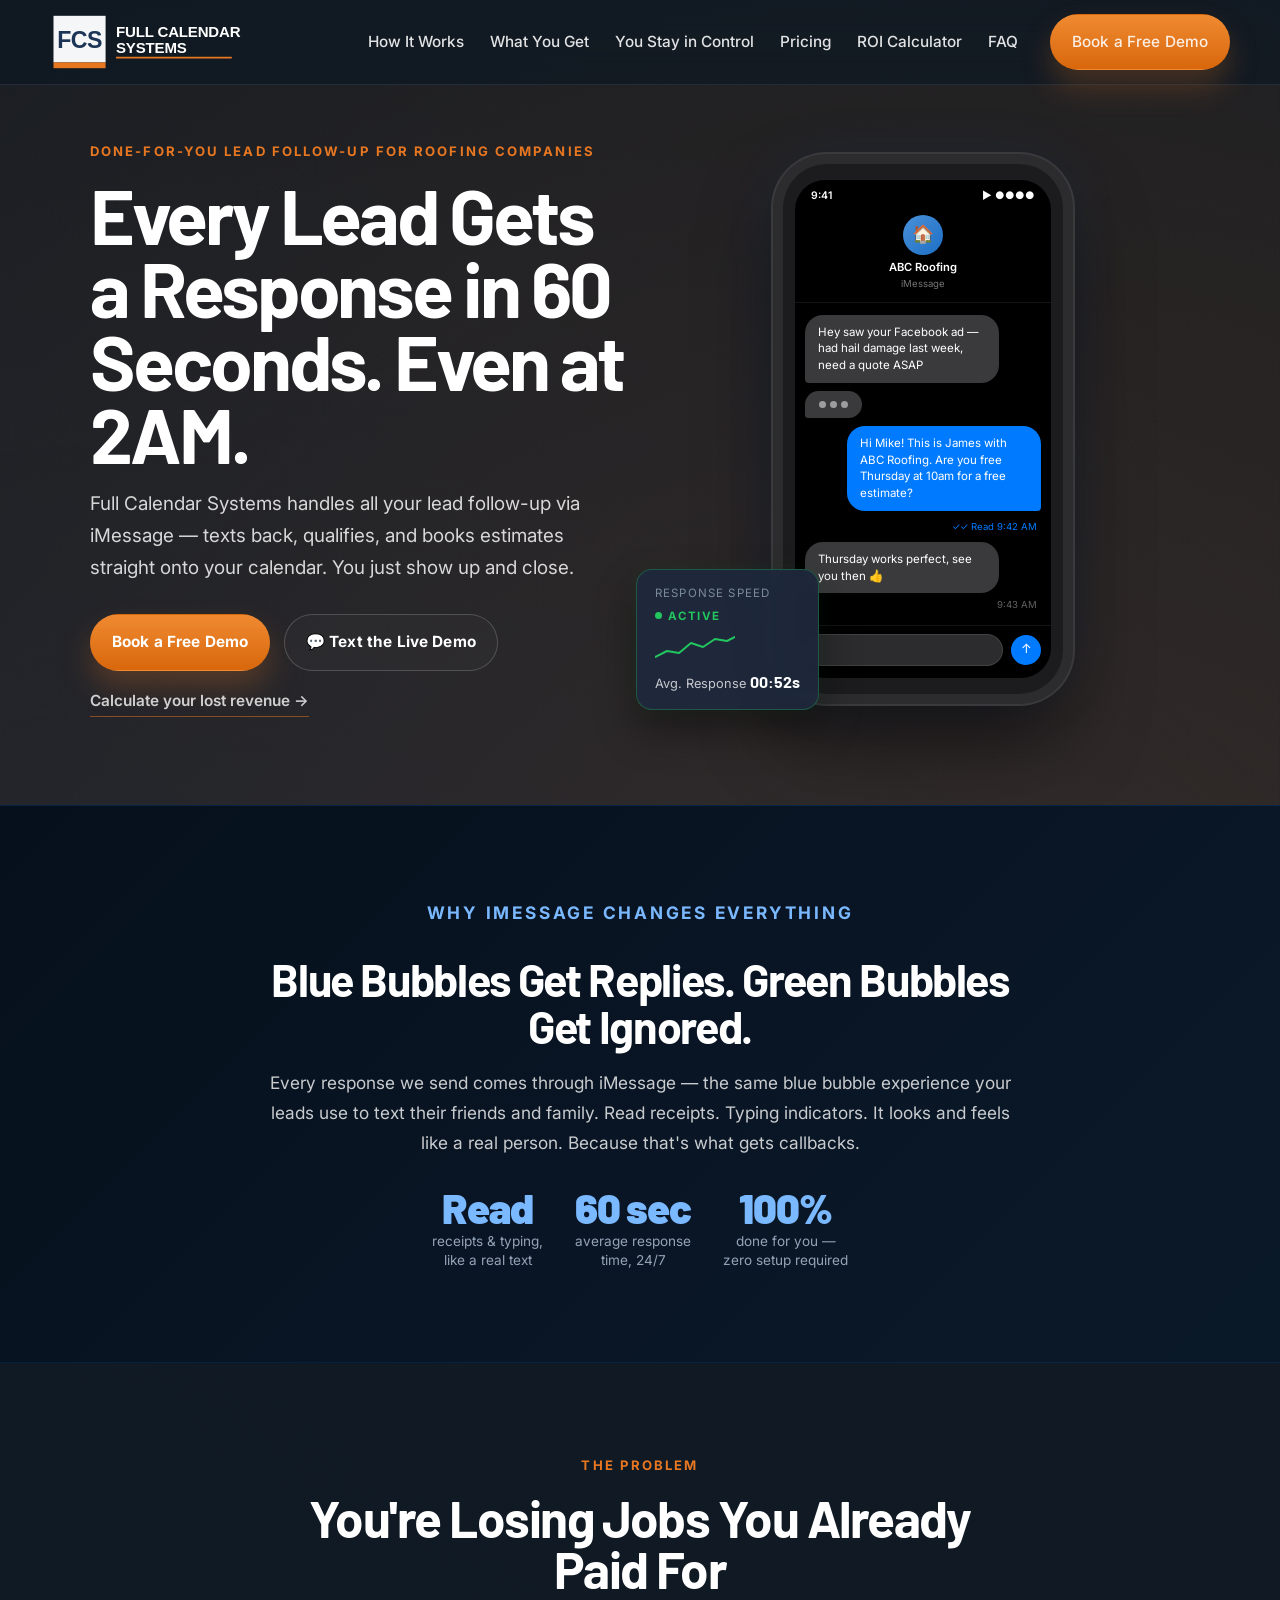
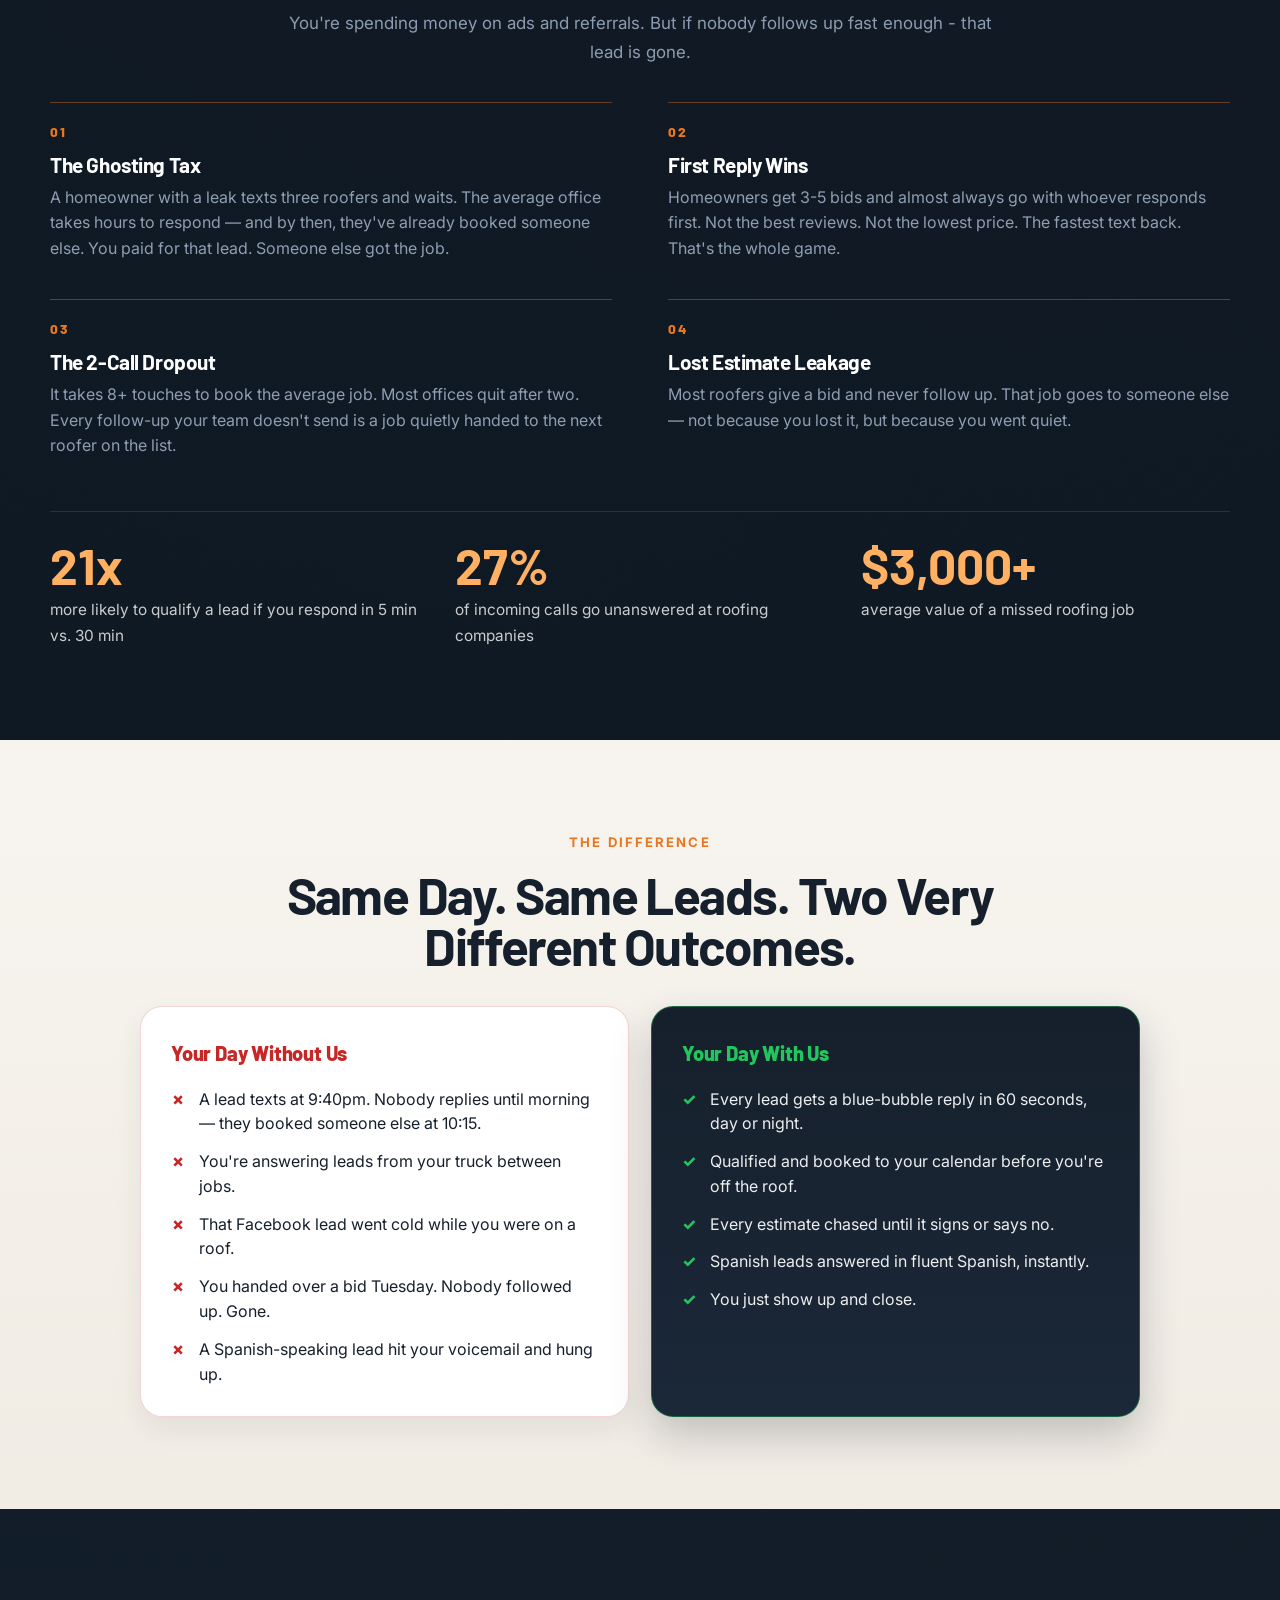
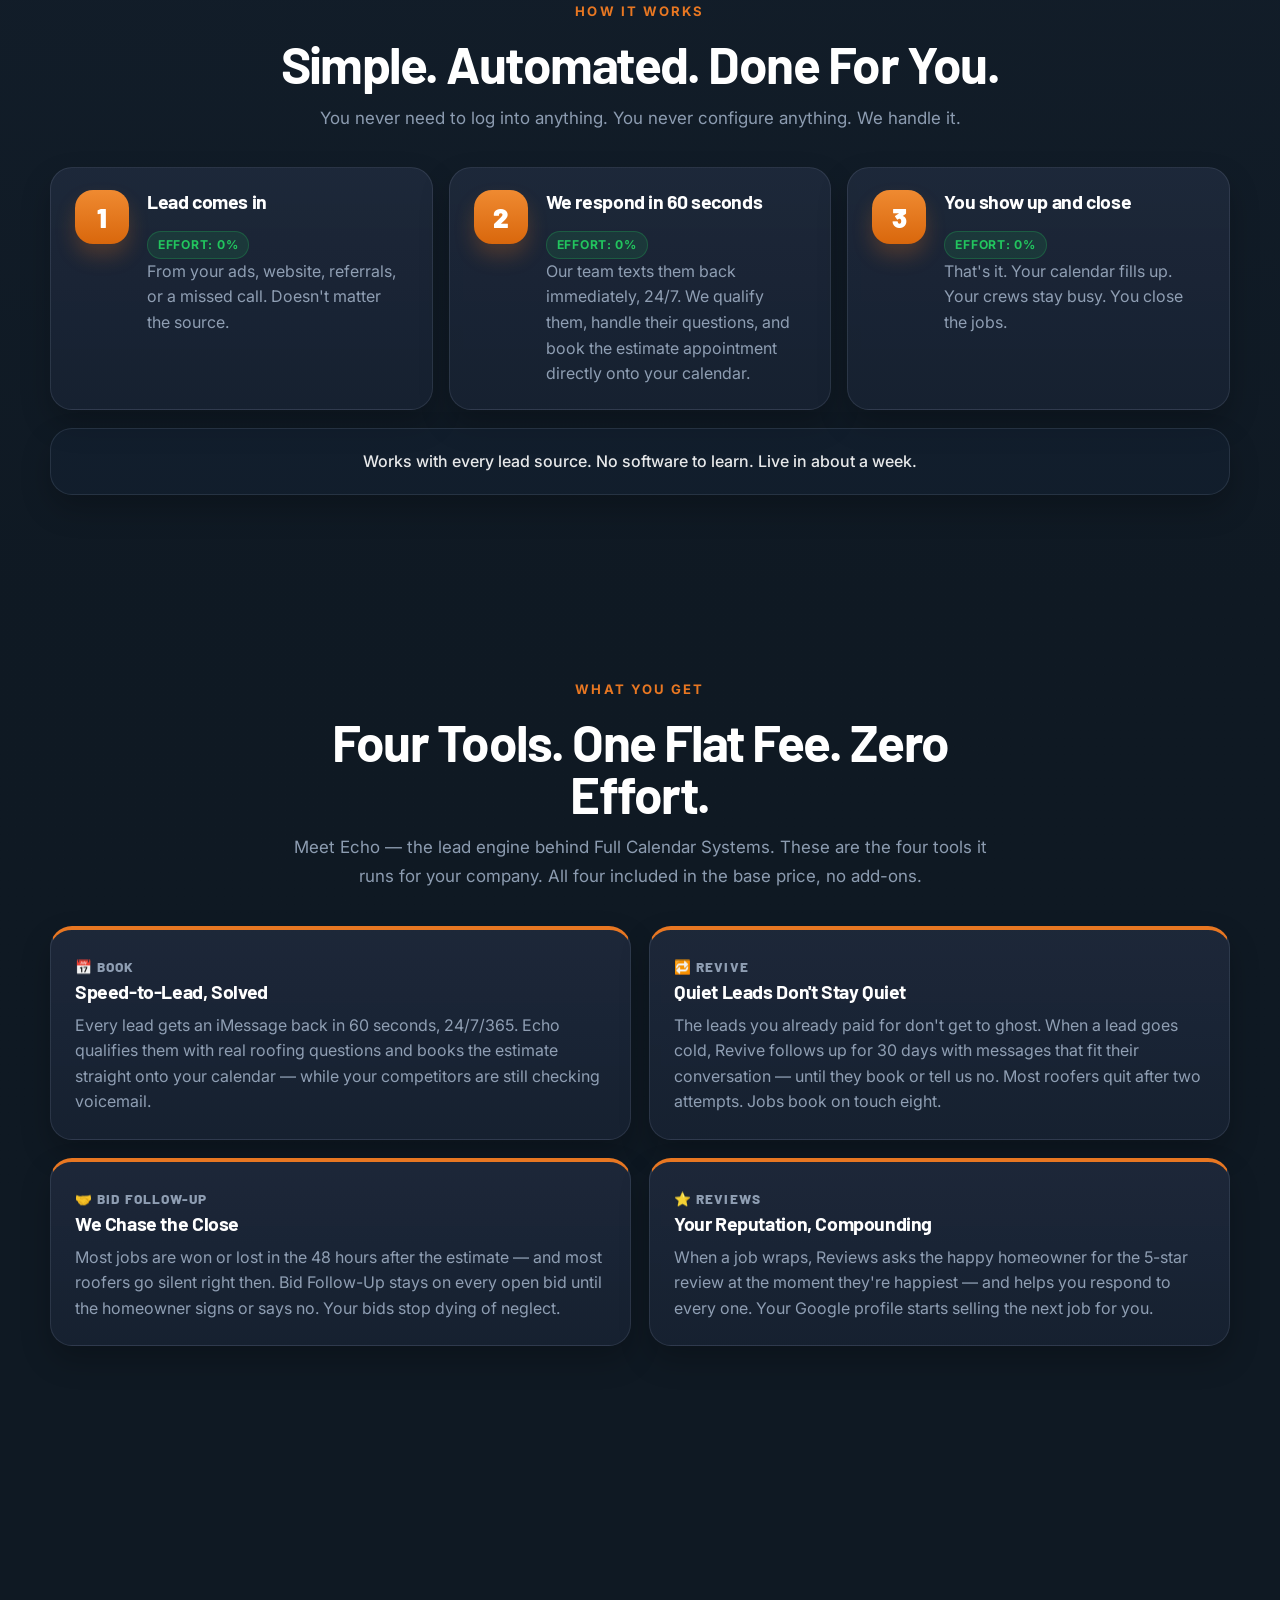
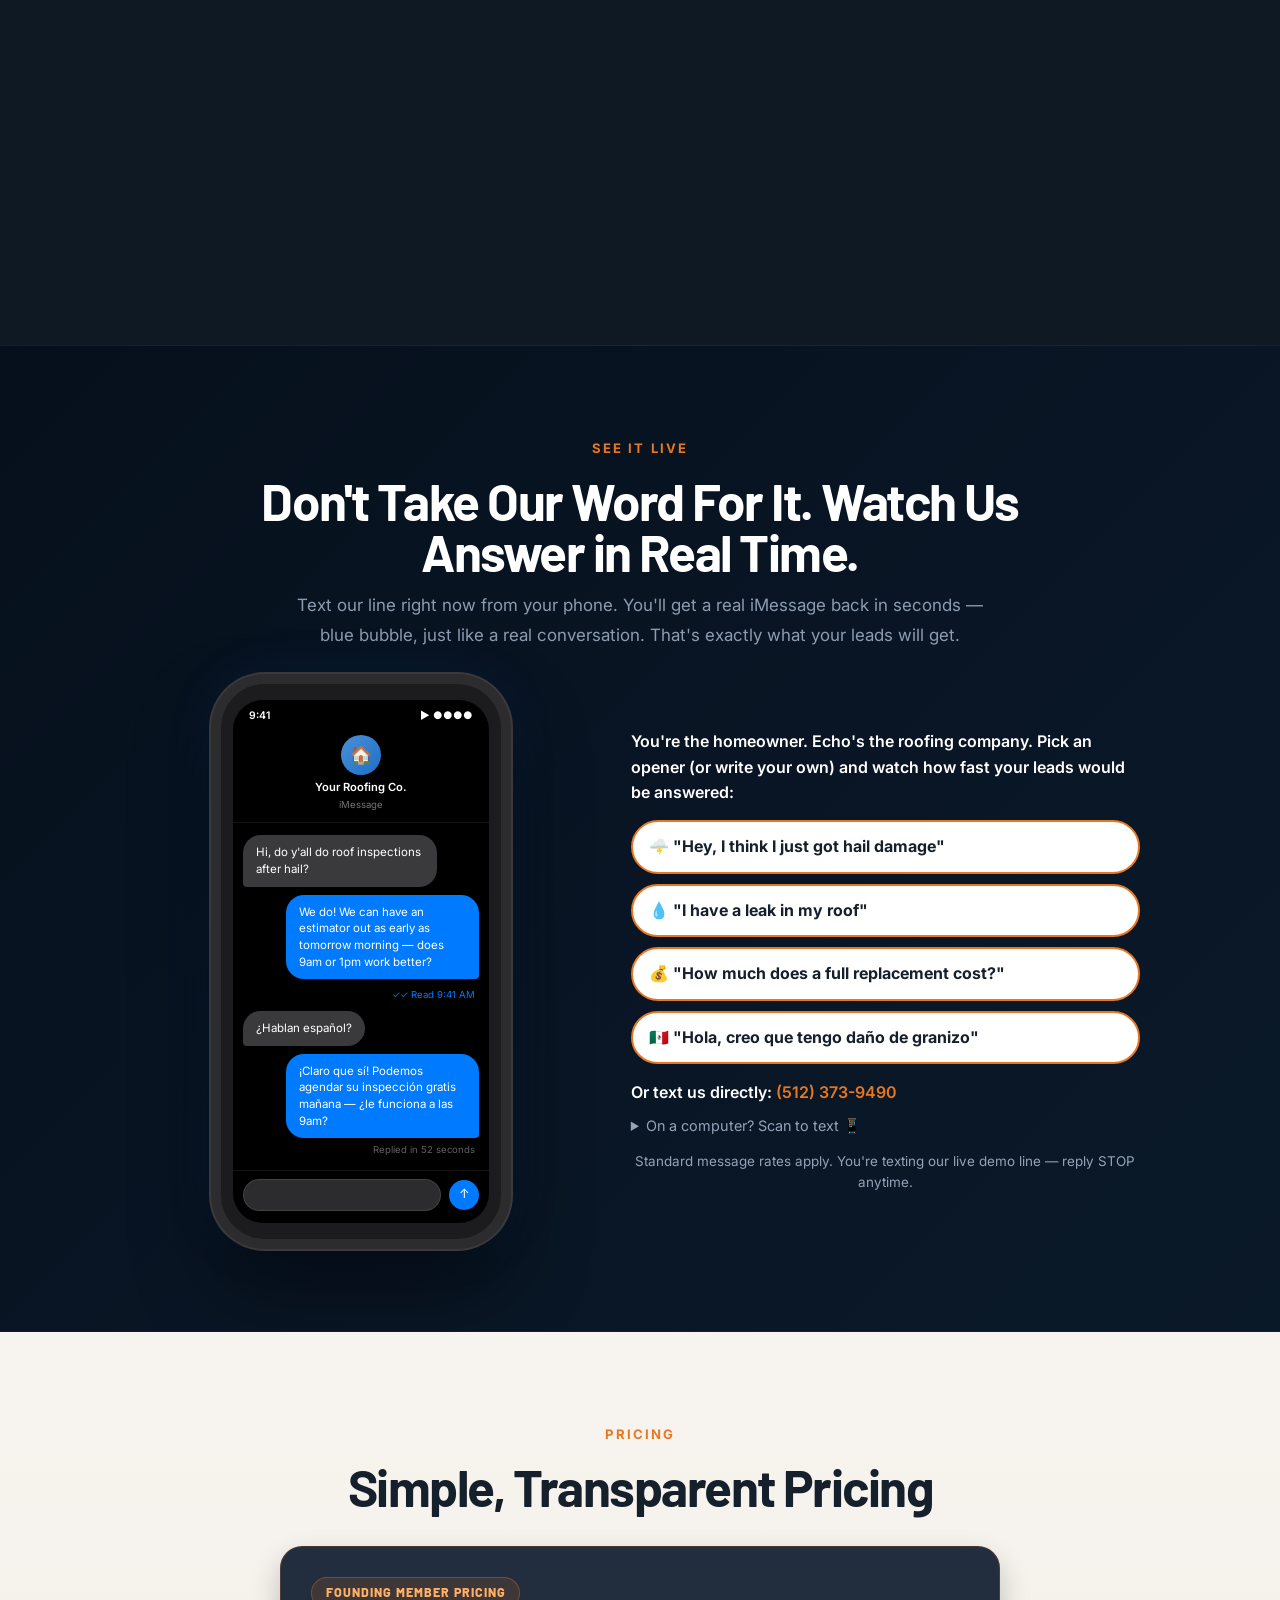
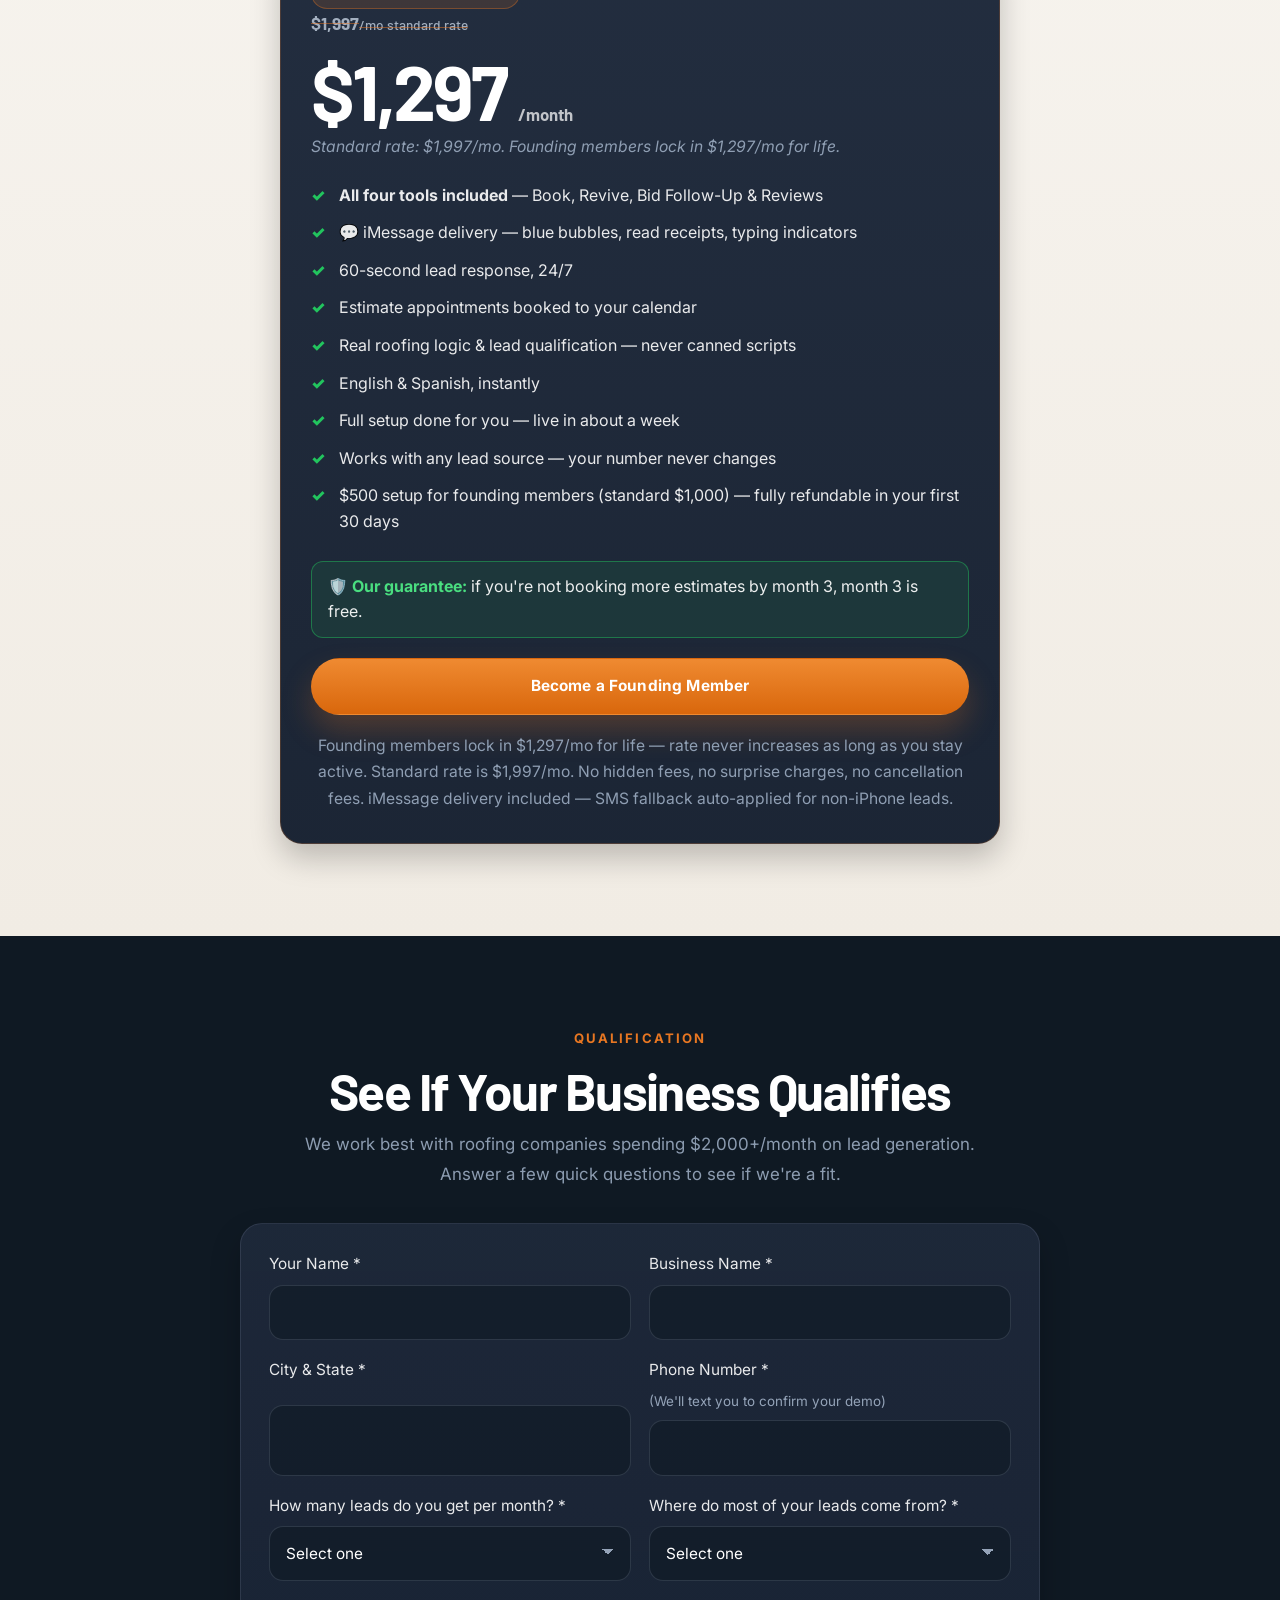
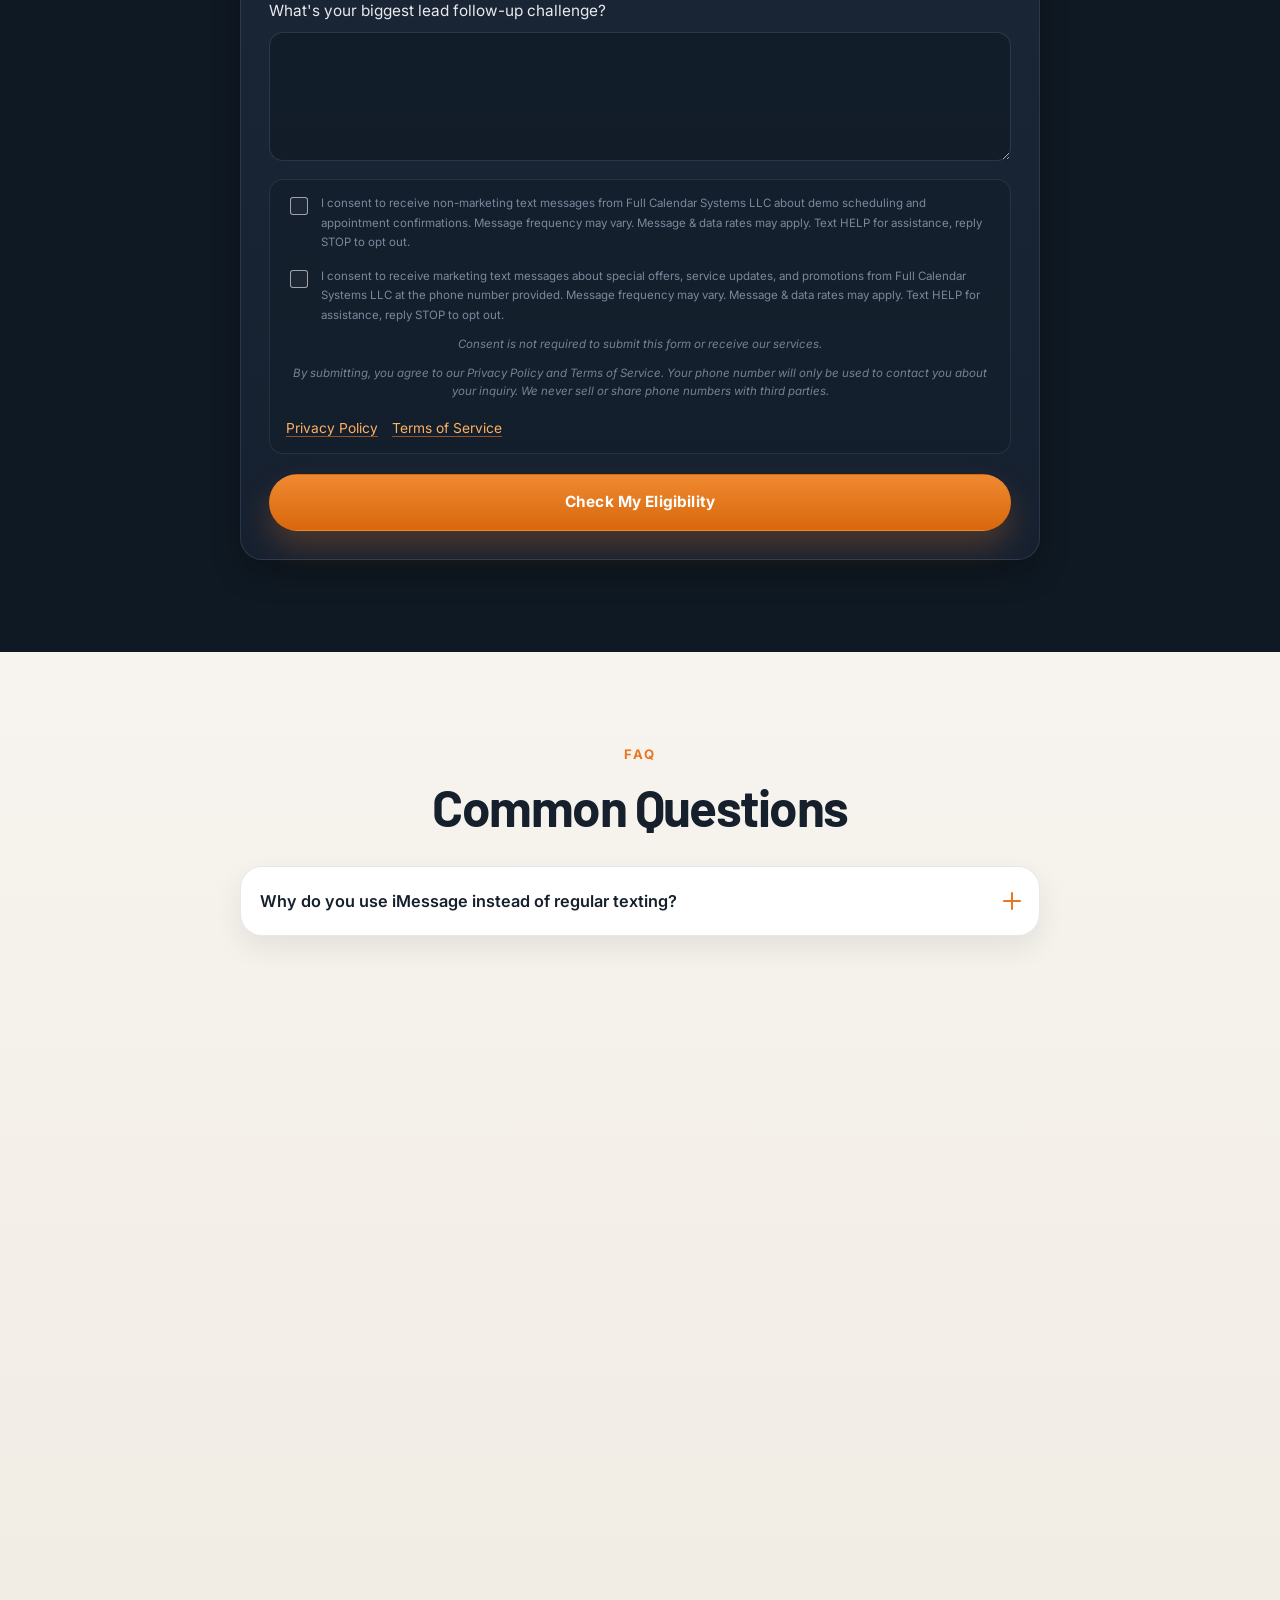
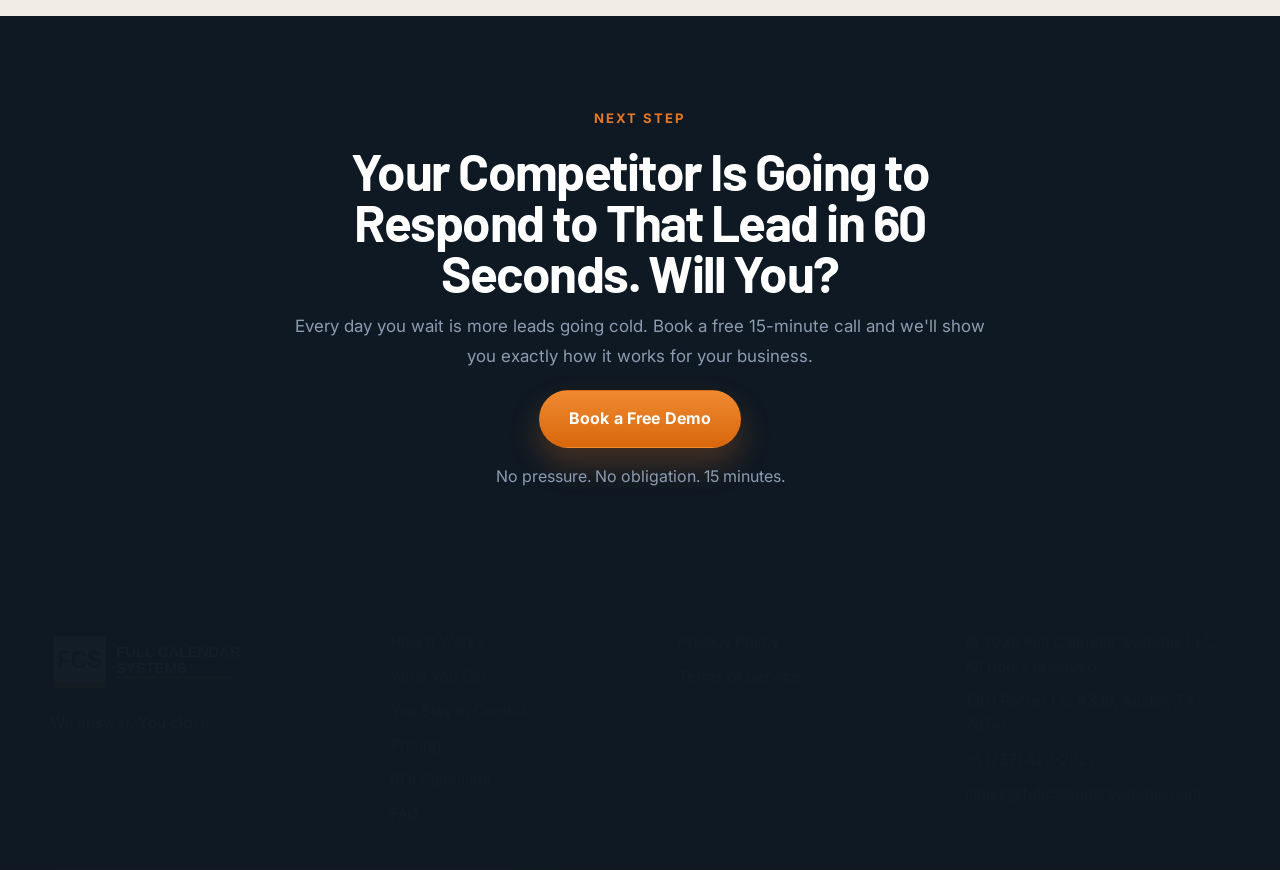
==== commit 4769e0e1: "Remove unverified 86–116% iMessage reply-rate stat from site copy Replaced fabricated/unsourced repl" ====
--- a/index.html
+++ b/index.html
@@ -123,8 +123,8 @@
             <p>Every response we send comes through iMessage — the same blue bubble experience your leads use to text their friends and family. Read receipts. Typing indicators. It looks and feels like a real person. Because that's what gets callbacks.</p>
             <div class="imessage-stat-row">
               <div class="imessage-stat">
-                <strong>86–116%</strong>
-                <span>more replies vs.<br>standard SMS</span>
+                <strong>Read</strong>
+                <span>receipts &amp; typing,<br>like a real text</span>
               </div>
               <div class="imessage-stat">
                 <strong>60 sec</strong>
@@ -562,7 +562,7 @@
                 <span class="faq-plus" aria-hidden="true"></span>
               </button>
               <div class="faq-panel" hidden>
-                <p>iMessage delivers blue bubbles — the same experience as texting a real person from their iPhone. That means read receipts, typing indicators, and reply rates that are 86–116% higher than standard SMS. When a homeowner gets your first response, it looks and feels like a real conversation, not a business blast. For leads that don't have an iPhone, we automatically fall back to standard SMS so no lead is ever missed.</p>
+                <p>iMessage delivers blue bubbles — the same experience as texting a real person from their iPhone. That means read receipts, typing indicators, and a real-conversation feel instead of a green-bubble spam blast. When a homeowner gets your first response, it looks and feels like a real conversation, not a business blast. For leads that don't have an iPhone, we automatically fall back to standard SMS so no lead is ever missed.</p>
               </div>
             </div>
             <div class="faq-item reveal">
--- a/styles.css
+++ b/styles.css
@@ -2244,9 +2244,9 @@
   padding: 12px 16px;
   border: 2px solid var(--accent);
   border-radius: 999px;
-  font-weight: 600;
+  font-weight: 700;
   text-decoration: none;
-  color: inherit;
+  color: #16202c;
   background: #fff;
   transition: background 0.15s ease, transform 0.15s ease;
 }
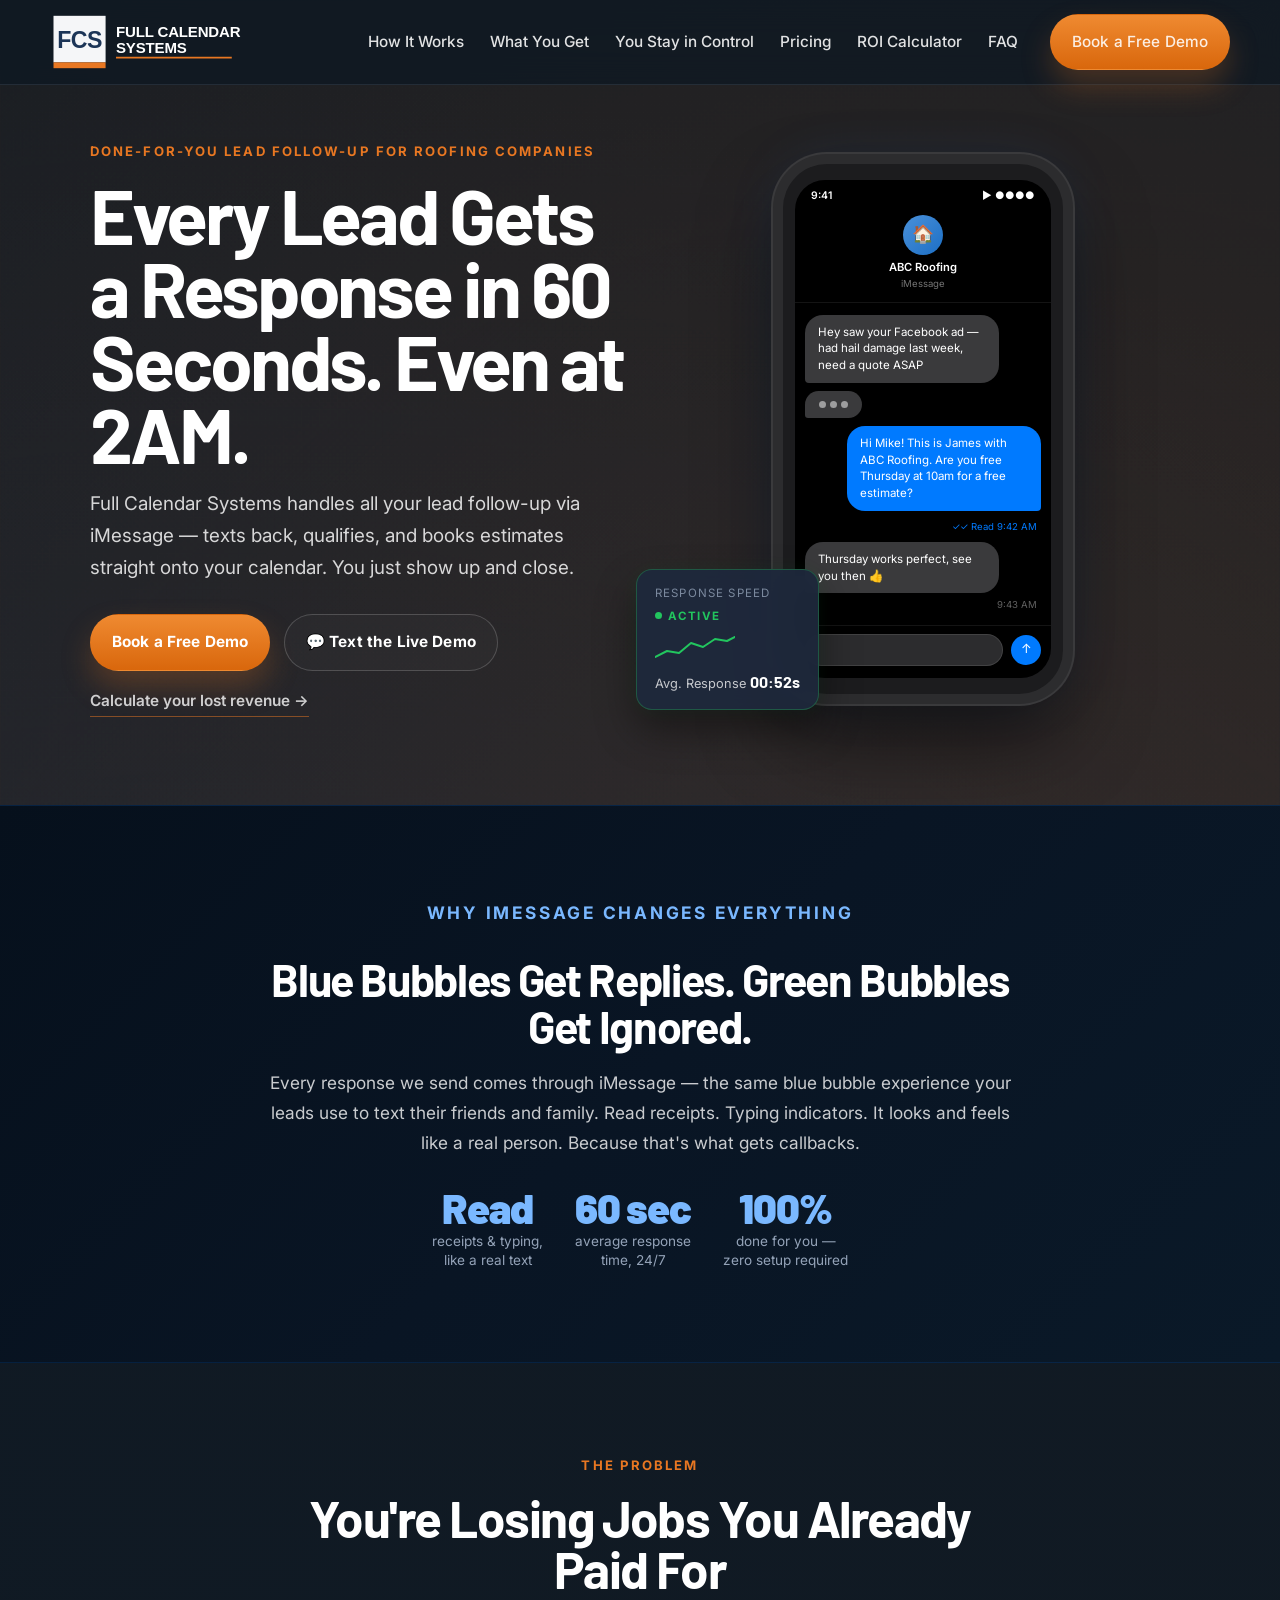
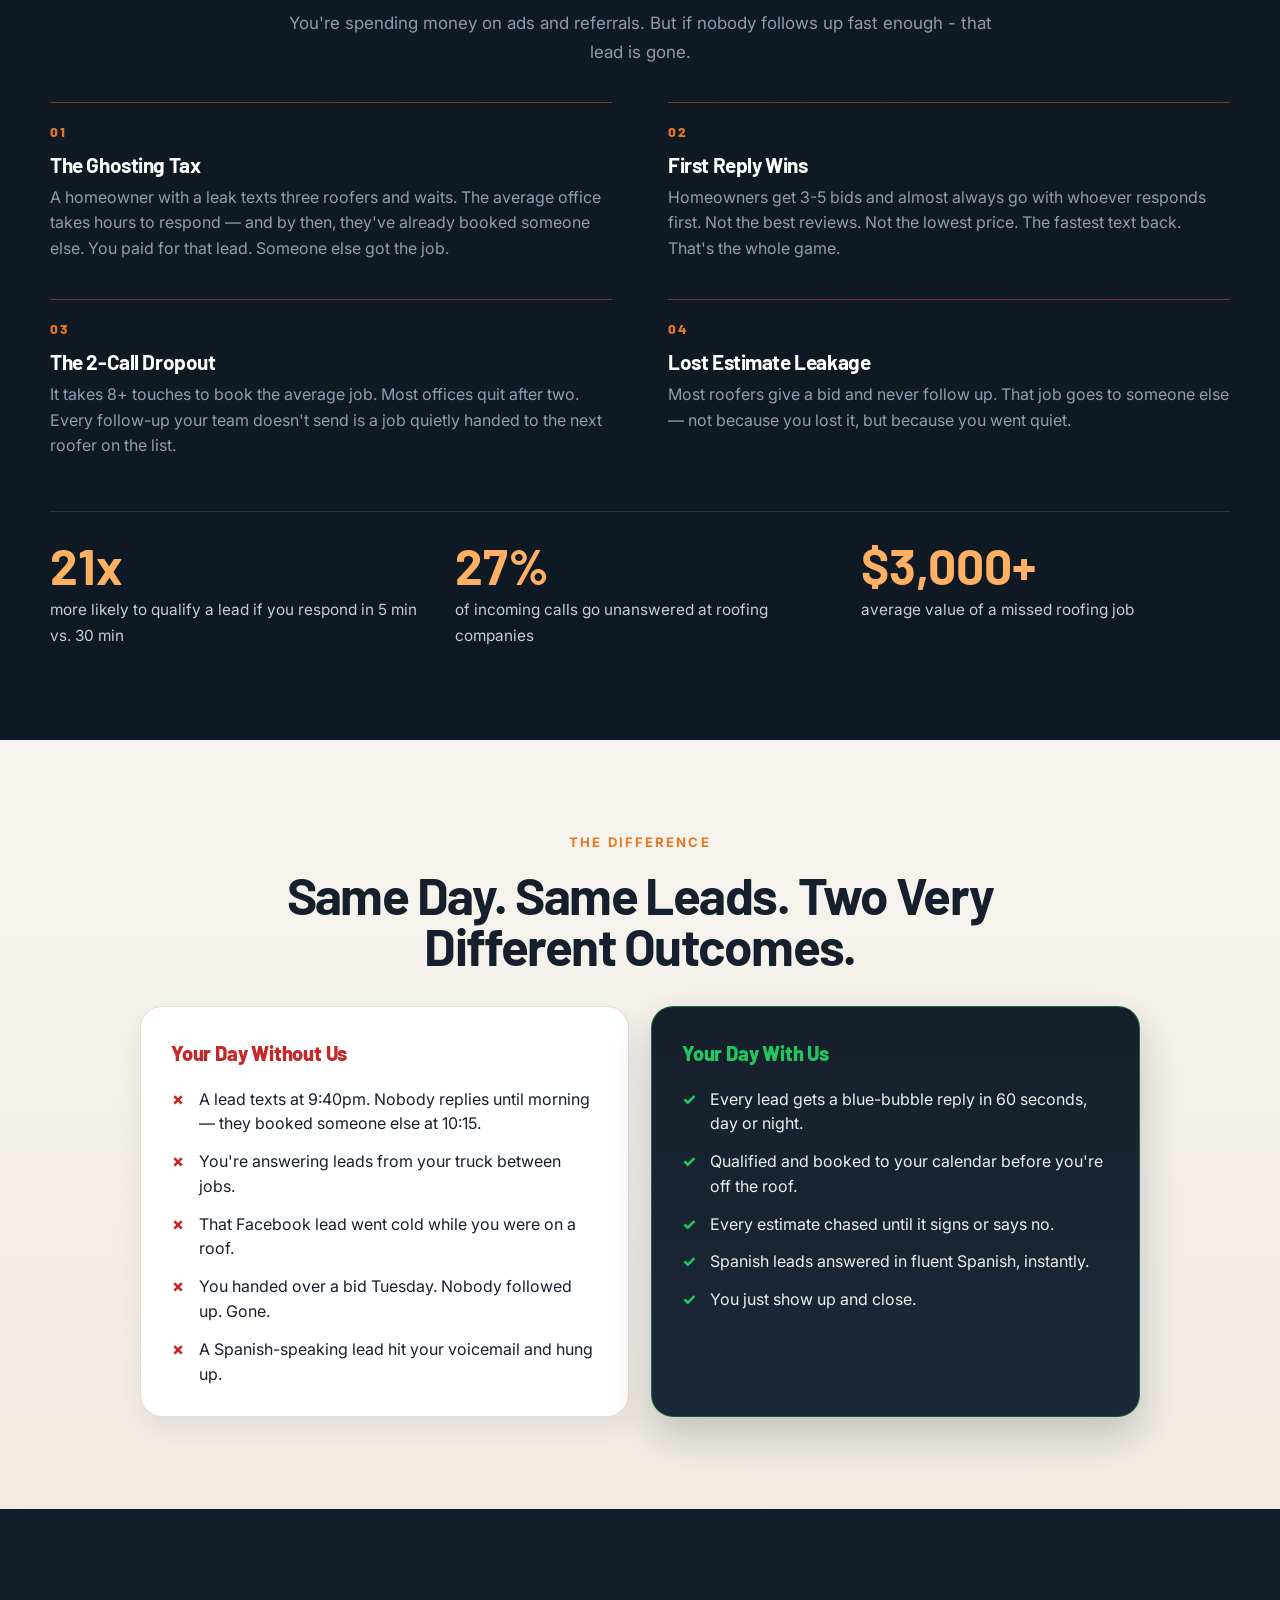
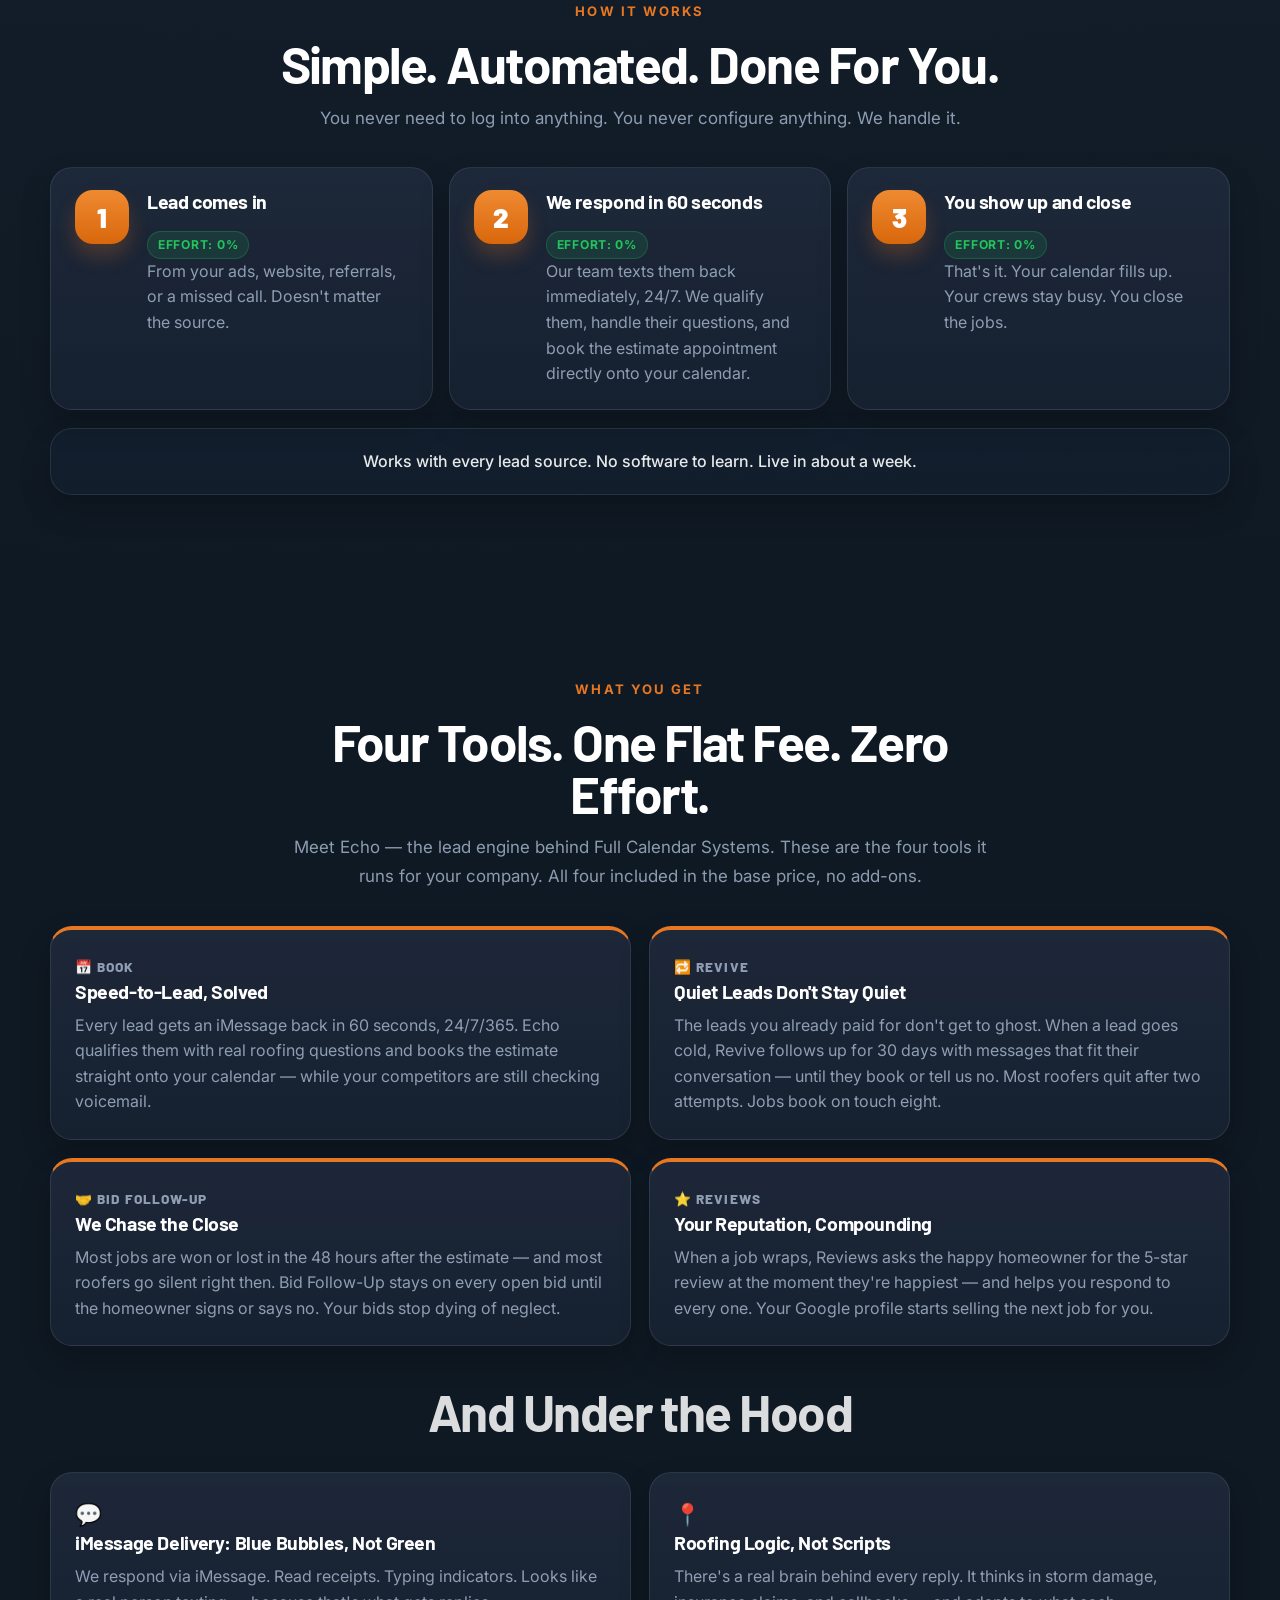
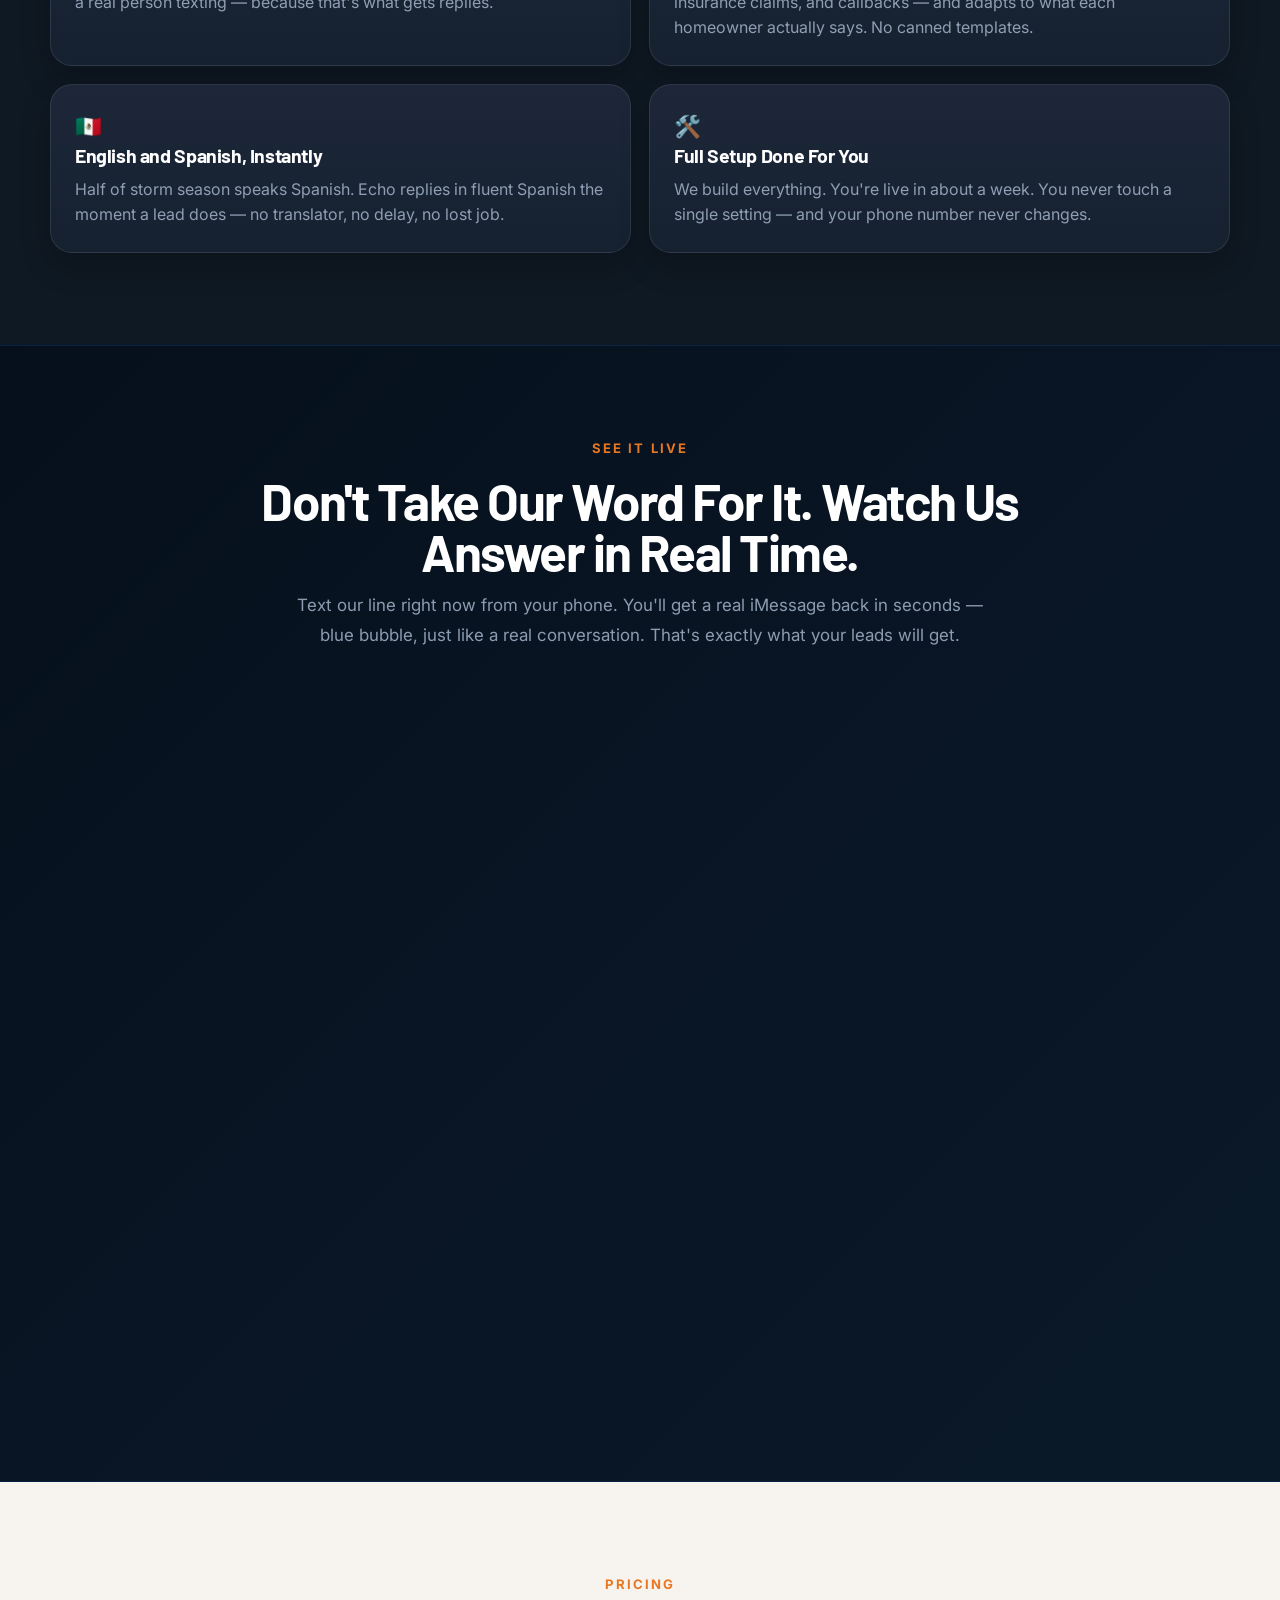
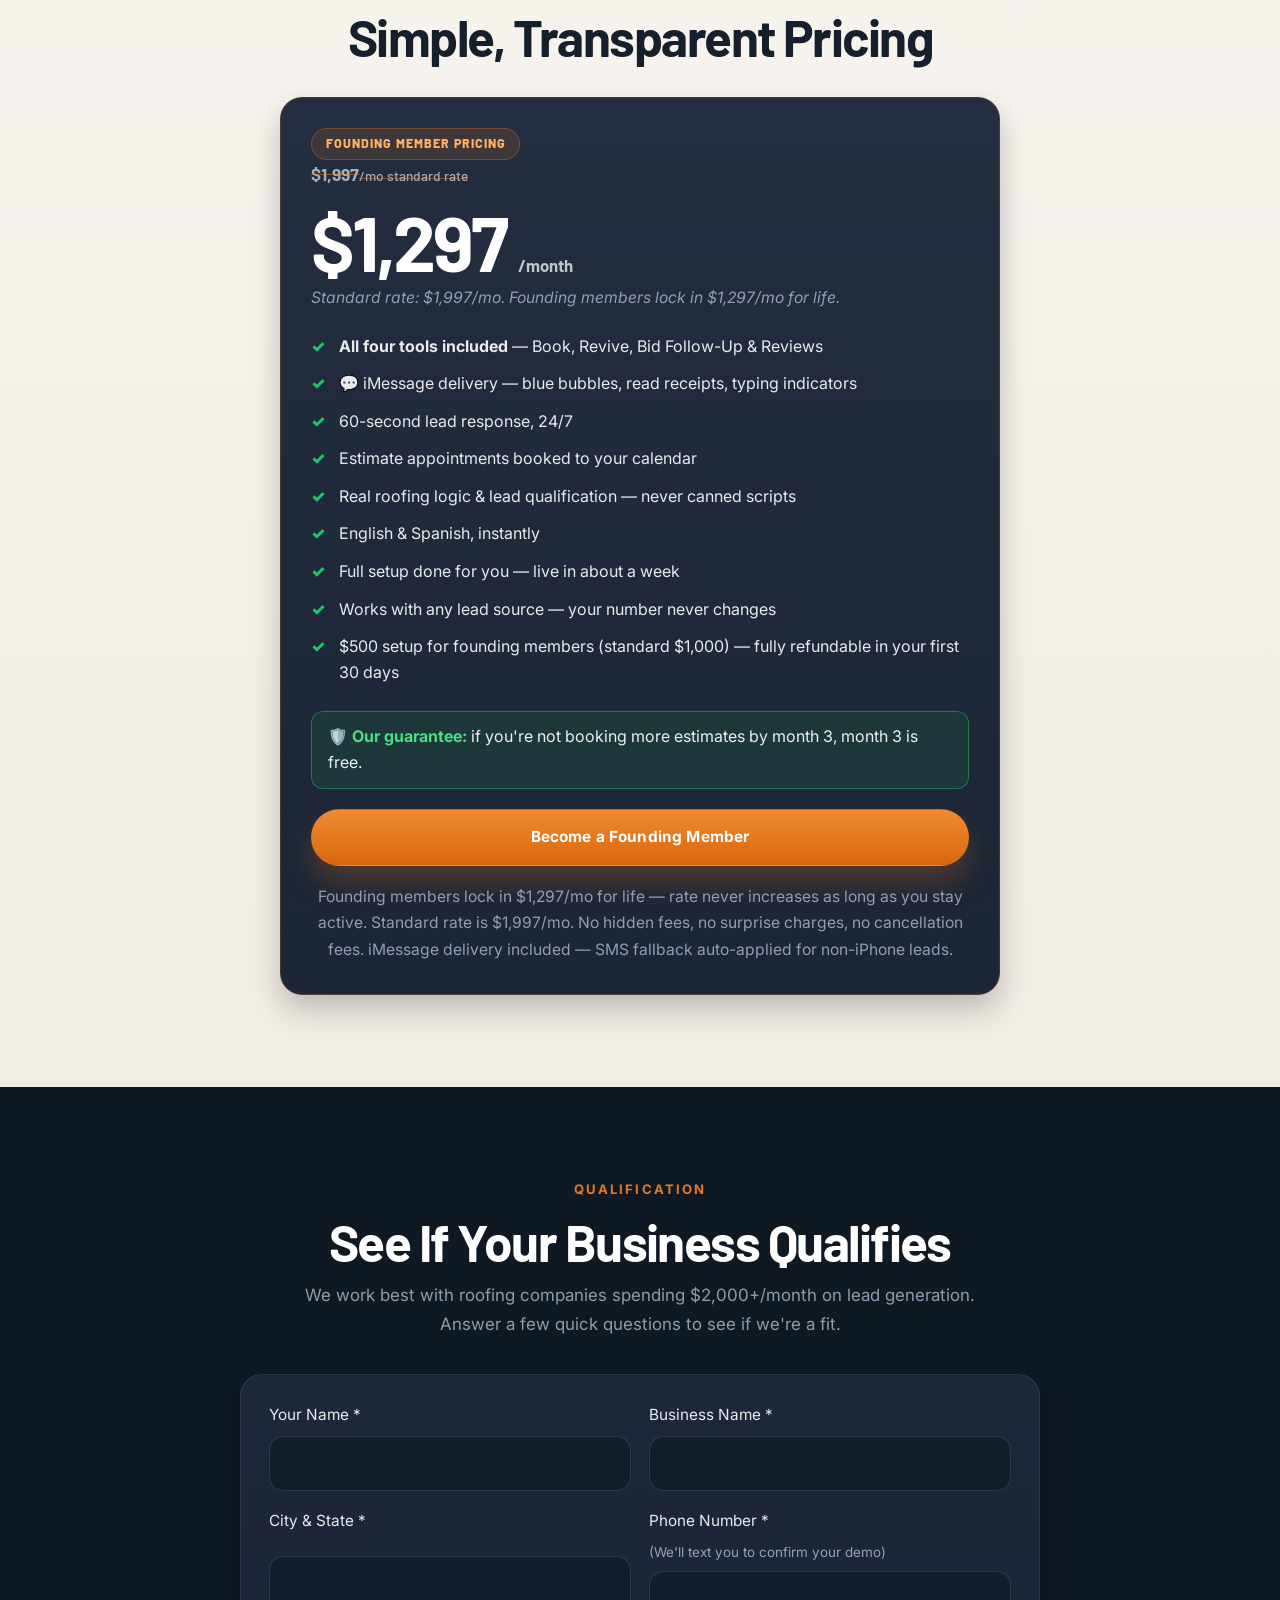
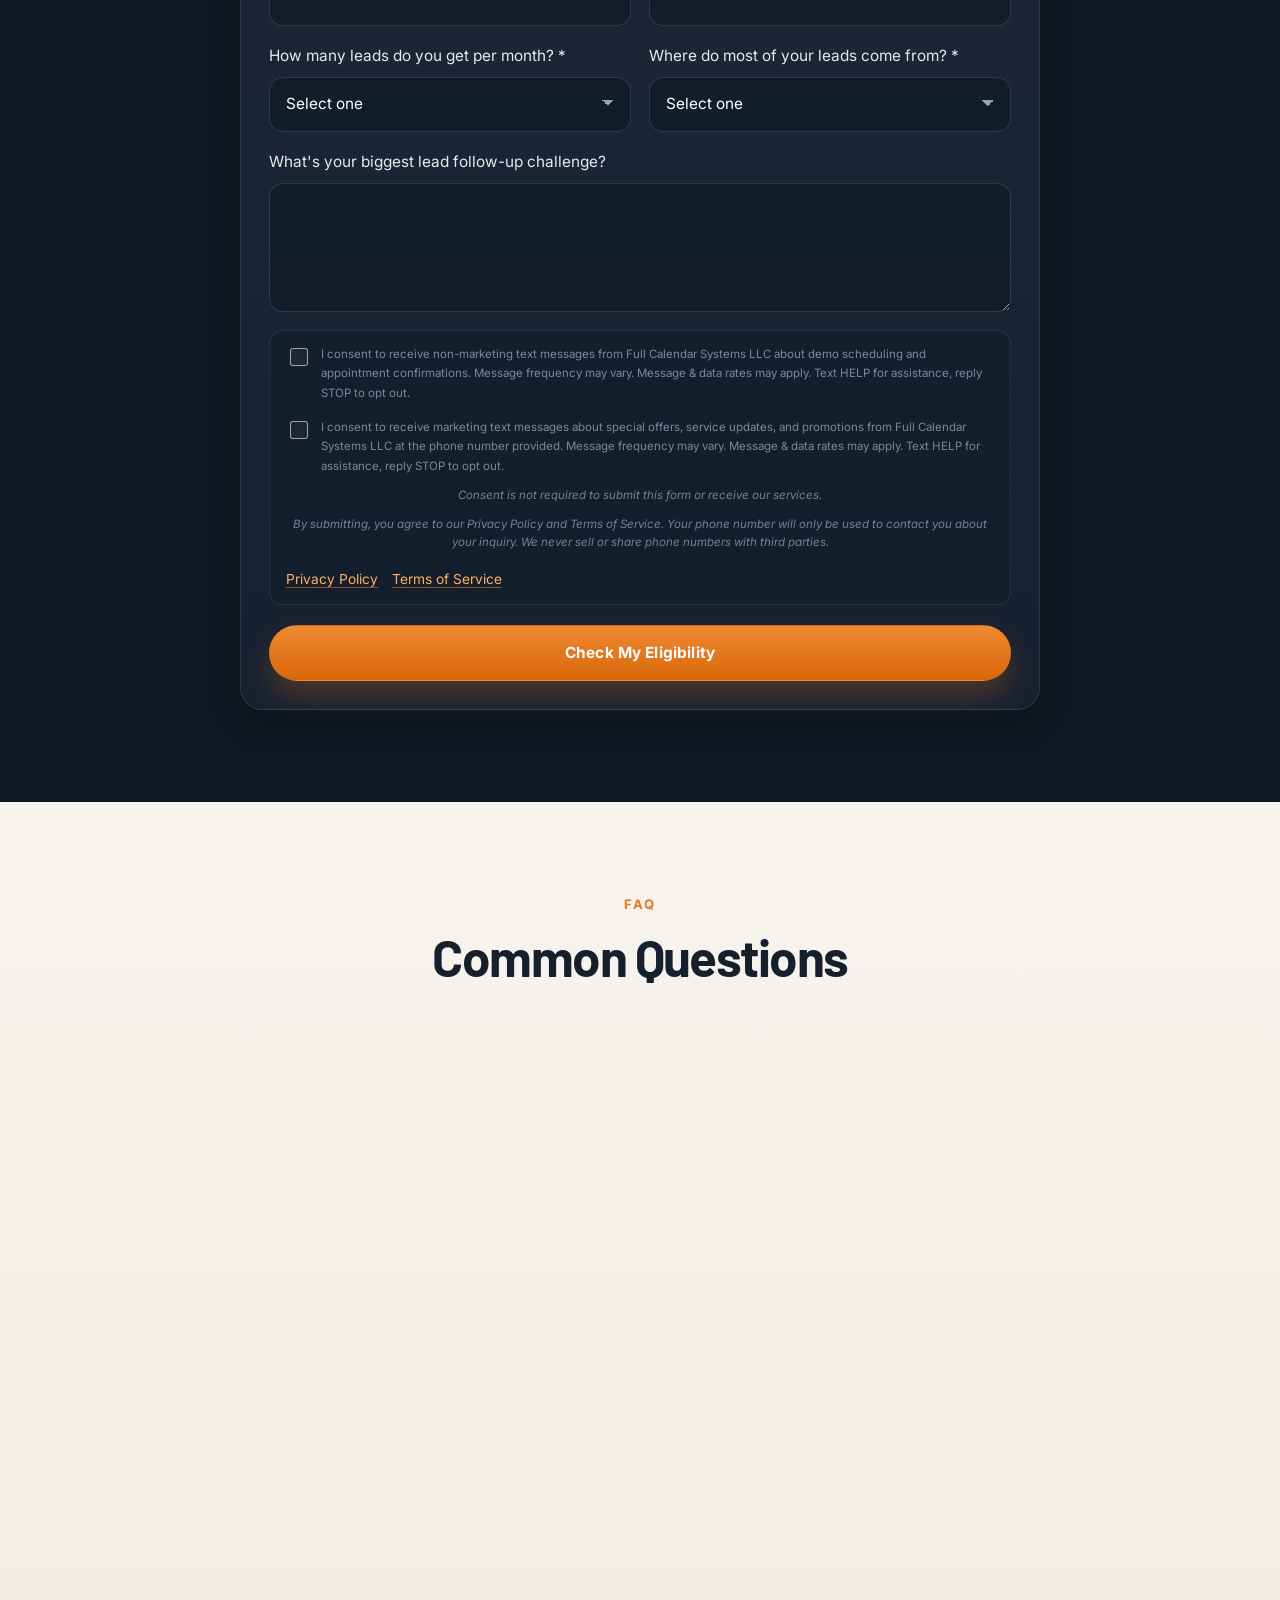
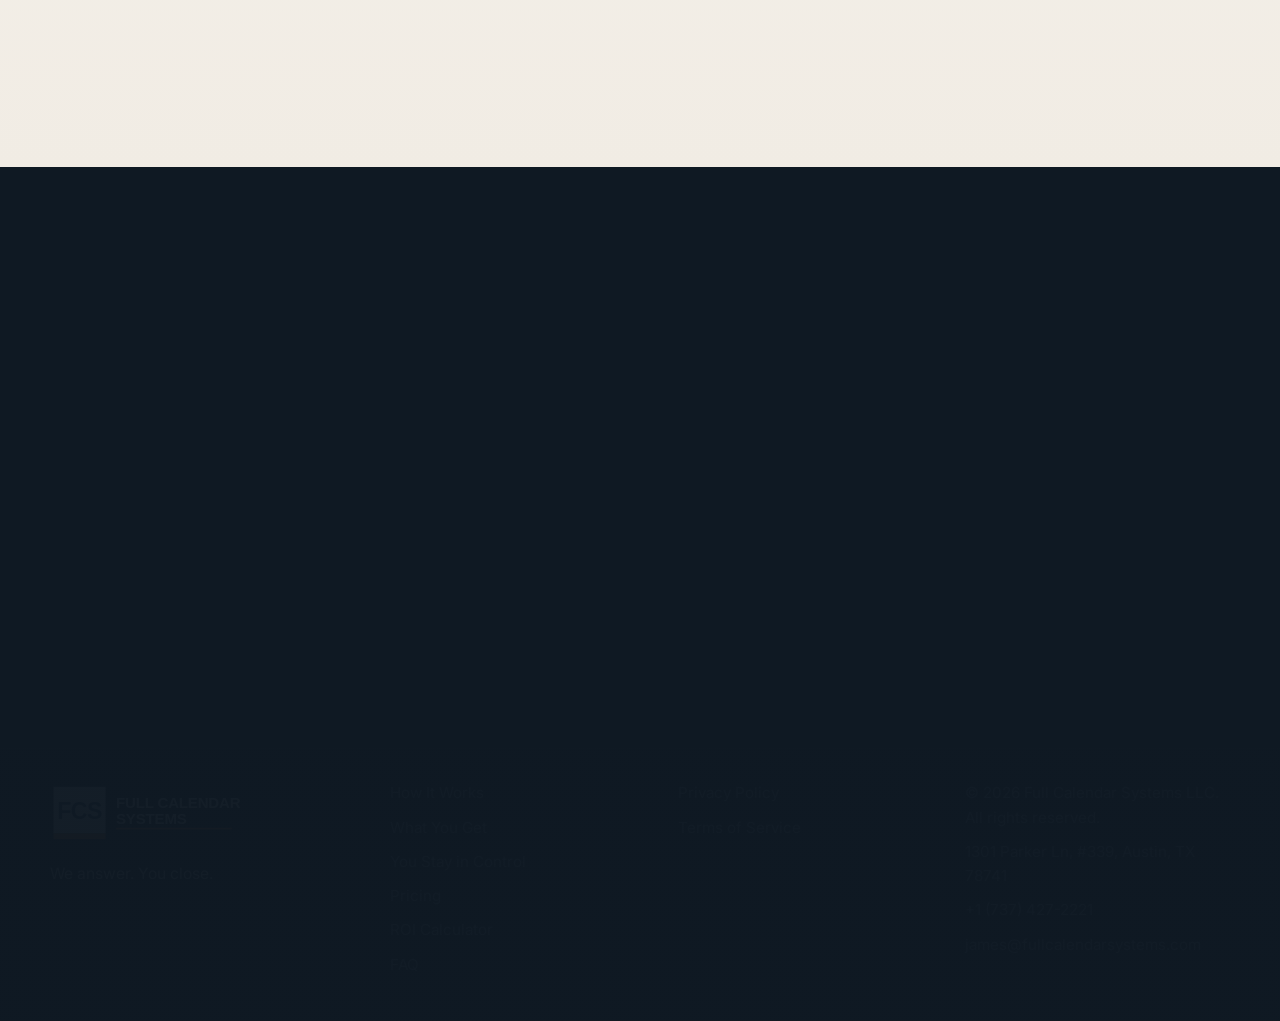
==== commit a24dbeeb: "Live-demo gate: capture first/last/email/phone before revealing the text-Echo chips Filters trolls/c" ====
--- a/index.html
+++ b/index.html
@@ -371,22 +371,80 @@
               <div data-demo-mode="live" hidden>
                 <!-- Live demo line: Linq iMessage 512-373-9490 ("Lone Star Roofing" — our fictional demo
                      company). The visitor plays a homeowner; Echo plays the roofing company, then reveals.
-                     Each chip opens Messages with the number + opener pre-filled — one tap to send. -->
-                <p class="echo-demo-roleplay-intro">You're the homeowner. Echo's the roofing company. Pick an opener (or write your own) and watch how fast your leads would be answered:</p>
-                <div class="echo-demo-chips">
-                  <a class="echo-demo-chip" href="sms:+15123739490?&body=Hey%2C%20I%20think%20I%20just%20got%20hail%20damage">🌩️ "Hey, I think I just got hail damage"</a>
-                  <a class="echo-demo-chip" href="sms:+15123739490?&body=I%20have%20a%20leak%20in%20my%20roof">💧 "I have a leak in my roof"</a>
-                  <a class="echo-demo-chip" href="sms:+15123739490?&body=How%20much%20does%20a%20full%20replacement%20cost%3F">💰 "How much does a full replacement cost?"</a>
-                  <a class="echo-demo-chip" href="sms:+15123739490?&body=Hola%2C%20creo%20que%20tengo%20da%C3%B1o%20de%20granizo%20en%20mi%20techo">🇲🇽 "Hola, creo que tengo daño de granizo"</a>
+                     Each chip opens Messages with the number + opener pre-filled — one tap to send.
+
+                     GATE (James 2026-06-17): name/email/phone are captured BEFORE the chips appear —
+                     a friction filter that keeps trolls/competitors off the live line and captures the
+                     genuinely-interested. On submit the lead posts to GHL and the chips reveal in place.
+                     Unlock persists in localStorage (fcs_demo_unlocked) so a returning visitor skips it. -->
+                <form class="echo-demo-form echo-demo-gate" data-demo-gate data-unlocks="#echo-demo-unlocked" data-webhook="https://services.leadconnectorhq.com/hooks/naMSy7VSuk58oQgeKxPy/webhook-trigger/6fb35b30-b6a3-433d-82db-bbfe2f8530c7" novalidate>
+                  <!-- Webhook routing (James 2026-06-17, DECIDED — do NOT "fix" to the sub-account):
+                       these leads post to the MAIN FCS GHL account ON PURPOSE so James follows up on
+                       everyone who tested the line. The website-demo sub-account is throwaway. A GHL
+                       workflow on this inbound webhook tags the contact as a website text-line webform
+                       lead and, ~20-30 min later, has FCS Echo text to ask about the demo + book a real
+                       one. source field below ("FCS Website — Live Demo Unlock") distinguishes them. -->
+                  <p class="echo-demo-form-title">See it live on your own phone 👇</p>
+                  <p class="echo-demo-gate-sub">Tell us where to reach you and we'll unlock the live demo line. Text it yourself and watch how fast your leads would get answered.</p>
+                  <div class="echo-demo-gate-grid">
+                    <div class="echo-demo-gate-row">
+                      <span>
+                        <label class="sr-only" for="echo-demo-gate-first">First Name</label>
+                        <input type="text" name="first_name" id="echo-demo-gate-first" required autocomplete="given-name" placeholder="First name">
+                      </span>
+                      <span>
+                        <label class="sr-only" for="echo-demo-gate-last">Last Name</label>
+                        <input type="text" name="last_name" id="echo-demo-gate-last" required autocomplete="family-name" placeholder="Last name">
+                      </span>
+                    </div>
+                    <label class="sr-only" for="echo-demo-gate-email">Email</label>
+                    <input type="email" name="email" id="echo-demo-gate-email" required autocomplete="email" inputmode="email" placeholder="you@email.com">
+                    <label class="sr-only" for="echo-demo-gate-phone">Phone Number</label>
+                    <input type="tel" name="phone" id="echo-demo-gate-phone" required autocomplete="tel" inputmode="tel" placeholder="(555) 555-5555" data-phone-format>
+                  </div>
+                  <button class="btn btn-primary echo-demo-gate-btn" type="submit">Unlock the Live Demo</button>
+                  <!-- Honeypot — bots fill it, humans never see it. Submission is silently dropped if non-empty. -->
+                  <div class="hp-wrap" aria-hidden="true">
+                    <label>Company Website<input type="text" name="company_website" tabindex="-1" autocomplete="off"></label>
+                  </div>
+
+                  <div class="consent-block">
+                    <label class="consent-option">
+                      <input type="checkbox" name="transactional_consent">
+                      <span>I consent to receive non-marketing text messages from Full Calendar Systems LLC about demo scheduling and appointment confirmations. Message frequency may vary. Message &amp; data rates may apply. Text HELP for assistance, reply STOP to opt out.</span>
+                    </label>
+                    <label class="consent-option">
+                      <input type="checkbox" name="marketing_consent">
+                      <span>I consent to receive marketing text messages about special offers, service updates, and promotions from Full Calendar Systems LLC at the phone number provided. Message frequency may vary. Message &amp; data rates may apply. Text HELP for assistance, reply STOP to opt out.</span>
+                    </label>
+                    <p class="consent-disclaimer">Consent is not required to submit this form or receive our services.</p>
+                    <p class="consent-disclaimer">By submitting, you agree to our <a href="privacy-policy.html">Privacy Policy</a> and <a href="terms.html">Terms of Service</a>. Your info will only be used to contact you about your inquiry. We never sell or share it with third parties.</p>
+                    <div class="consent-links">
+                      <a href="privacy-policy.html">Privacy Policy</a>
+                      <a href="terms.html">Terms of Service</a>
+                    </div>
+                  </div>
+                  <p class="form-note form-note-error echo-demo-error" hidden>Something went wrong. Please email us at <a href="mailto:james@fullcalendarsystems.com">james@fullcalendarsystems.com</a></p>
+                </form>
+
+                <!-- Chips — hidden until the gate is passed (then revealed in place by script.js). -->
+                <div class="echo-demo-unlocked" id="echo-demo-unlocked" hidden>
+                  <p class="echo-demo-roleplay-intro">You're the homeowner. Echo's the roofing company. Pick an opener (or write your own) and watch how fast your leads would be answered:</p>
+                  <div class="echo-demo-chips">
+                    <a class="echo-demo-chip" href="sms:+15123739490?&body=Hey%2C%20I%20think%20I%20just%20got%20hail%20damage">🌩️ "Hey, I think I just got hail damage"</a>
+                    <a class="echo-demo-chip" href="sms:+15123739490?&body=I%20have%20a%20leak%20in%20my%20roof">💧 "I have a leak in my roof"</a>
+                    <a class="echo-demo-chip" href="sms:+15123739490?&body=How%20much%20does%20a%20full%20replacement%20cost%3F">💰 "How much does a full replacement cost?"</a>
+                    <a class="echo-demo-chip" href="sms:+15123739490?&body=Hola%2C%20creo%20que%20tengo%20da%C3%B1o%20de%20granizo%20en%20mi%20techo">🇲🇽 "Hola, creo que tengo daño de granizo"</a>
+                  </div>
+                  <div class="echo-demo-number-row">
+                    <span class="echo-demo-number">Or text us directly: <a href="sms:+15123739490">(512) 373-9490</a></span>
+                    <details class="echo-demo-qr">
+                      <summary>On a computer? Scan to text 📱</summary>
+                      <img src="qr-demo-line.svg" alt="QR code — scan with your phone to text the live demo line" width="140" height="140" loading="lazy">
+                    </details>
+                  </div>
+                  <p class="echo-demo-note">Standard message rates apply. You're texting our live demo line — reply STOP anytime.</p>
                 </div>
-                <div class="echo-demo-number-row">
-                  <span class="echo-demo-number">Or text us directly: <a href="sms:+15123739490">(512) 373-9490</a></span>
-                  <details class="echo-demo-qr">
-                    <summary>On a computer? Scan to text 📱</summary>
-                    <img src="qr-demo-line.svg" alt="QR code — scan with your phone to text the live demo line" width="140" height="140" loading="lazy">
-                  </details>
-                </div>
-                <p class="echo-demo-note">Standard message rates apply. You're texting our live demo line — reply STOP anytime.</p>
               </div>
 
               <div data-demo-mode="fallback">
--- a/styles.css
+++ b/styles.css
@@ -2321,6 +2321,41 @@
   margin-bottom: 0;
 }
 
+/* ── Live-demo gate: name/email/phone filter in front of the chips ── */
+.echo-demo-gate-sub {
+  color: var(--muted);
+  margin: -6px 0 16px;
+  line-height: 1.5;
+}
+
+.echo-demo-gate-grid {
+  display: flex;
+  flex-direction: column;
+  gap: 10px;
+  margin-bottom: 12px;
+}
+
+.echo-demo-gate-row {
+  display: flex;
+  gap: 10px;
+}
+
+.echo-demo-gate-row > span {
+  flex: 1;
+  min-width: 0;
+}
+
+@media (max-width: 640px) {
+  .echo-demo-gate-row {
+    flex-direction: column;
+  }
+}
+
+.echo-demo-gate-btn {
+  width: 100%;
+  margin-bottom: 4px;
+}
+
 @media (max-width: 900px) {
   .echo-demo-grid {
     grid-template-columns: 1fr;
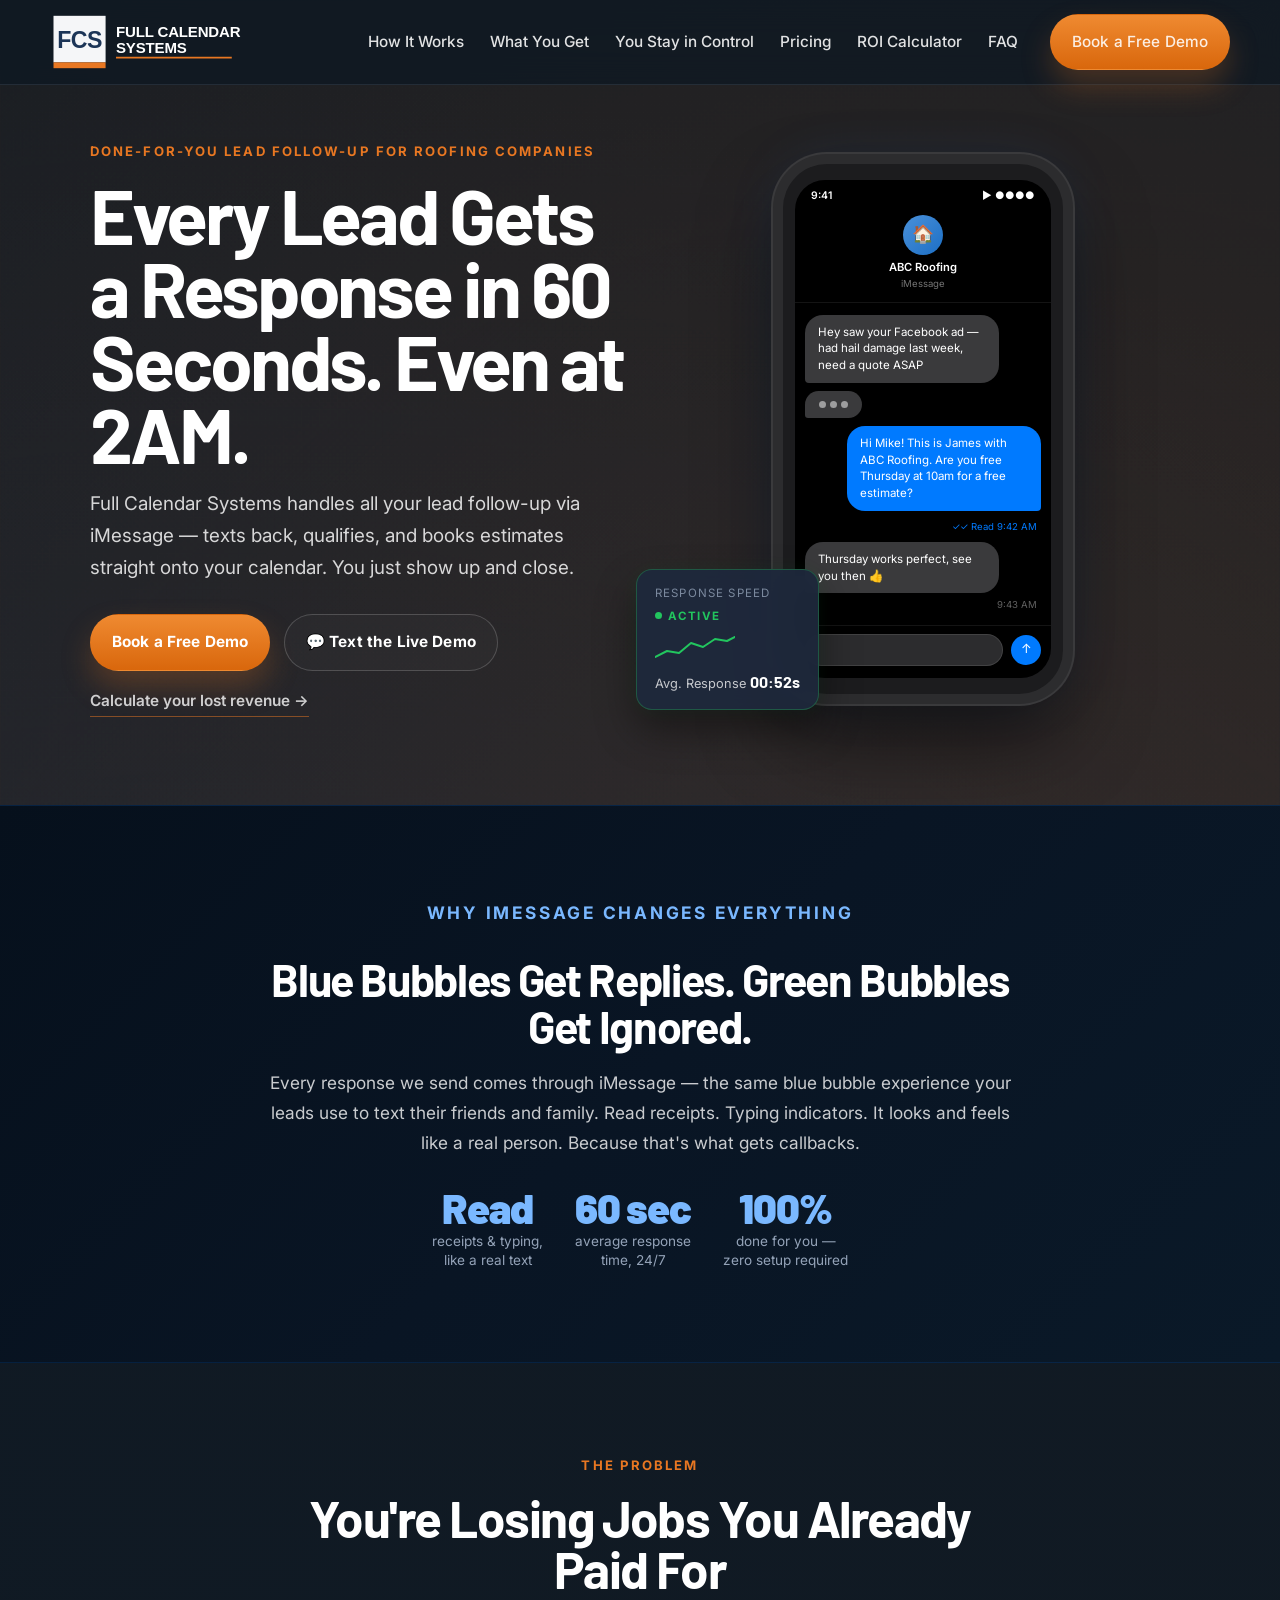
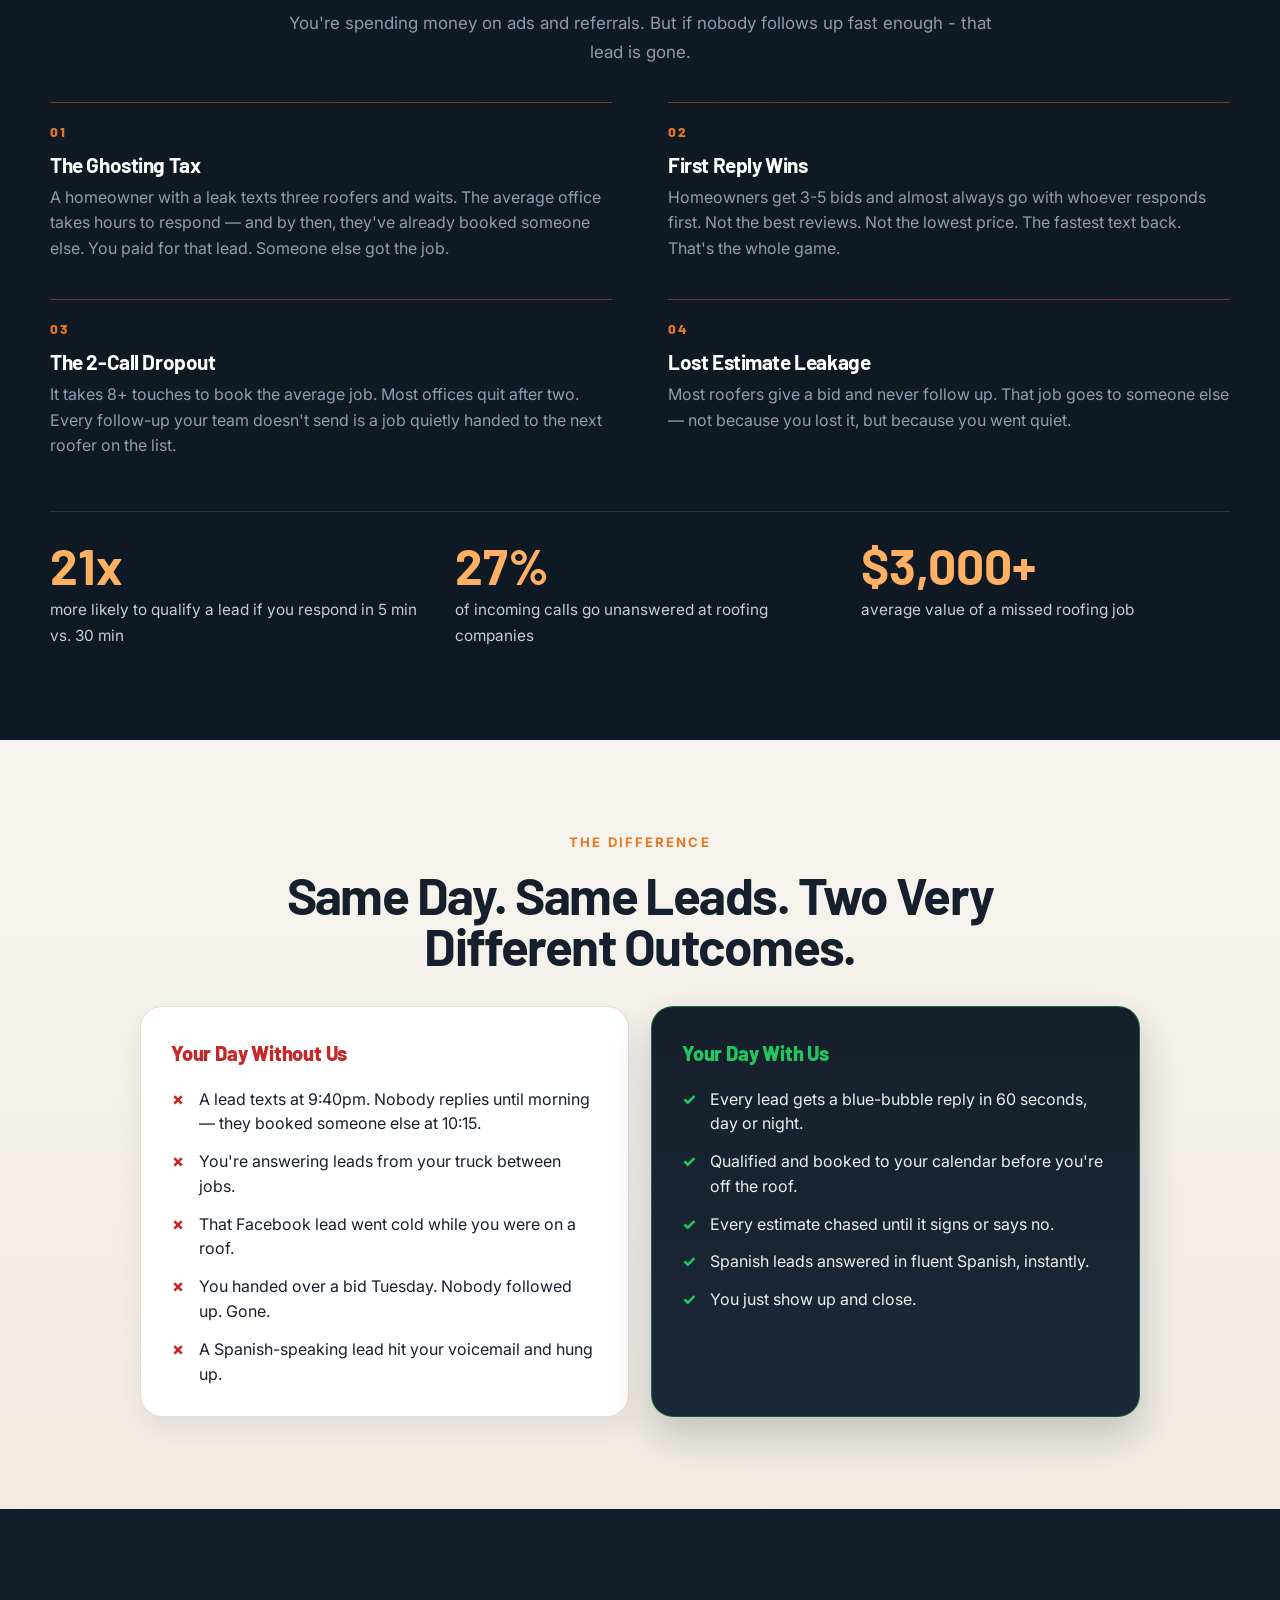
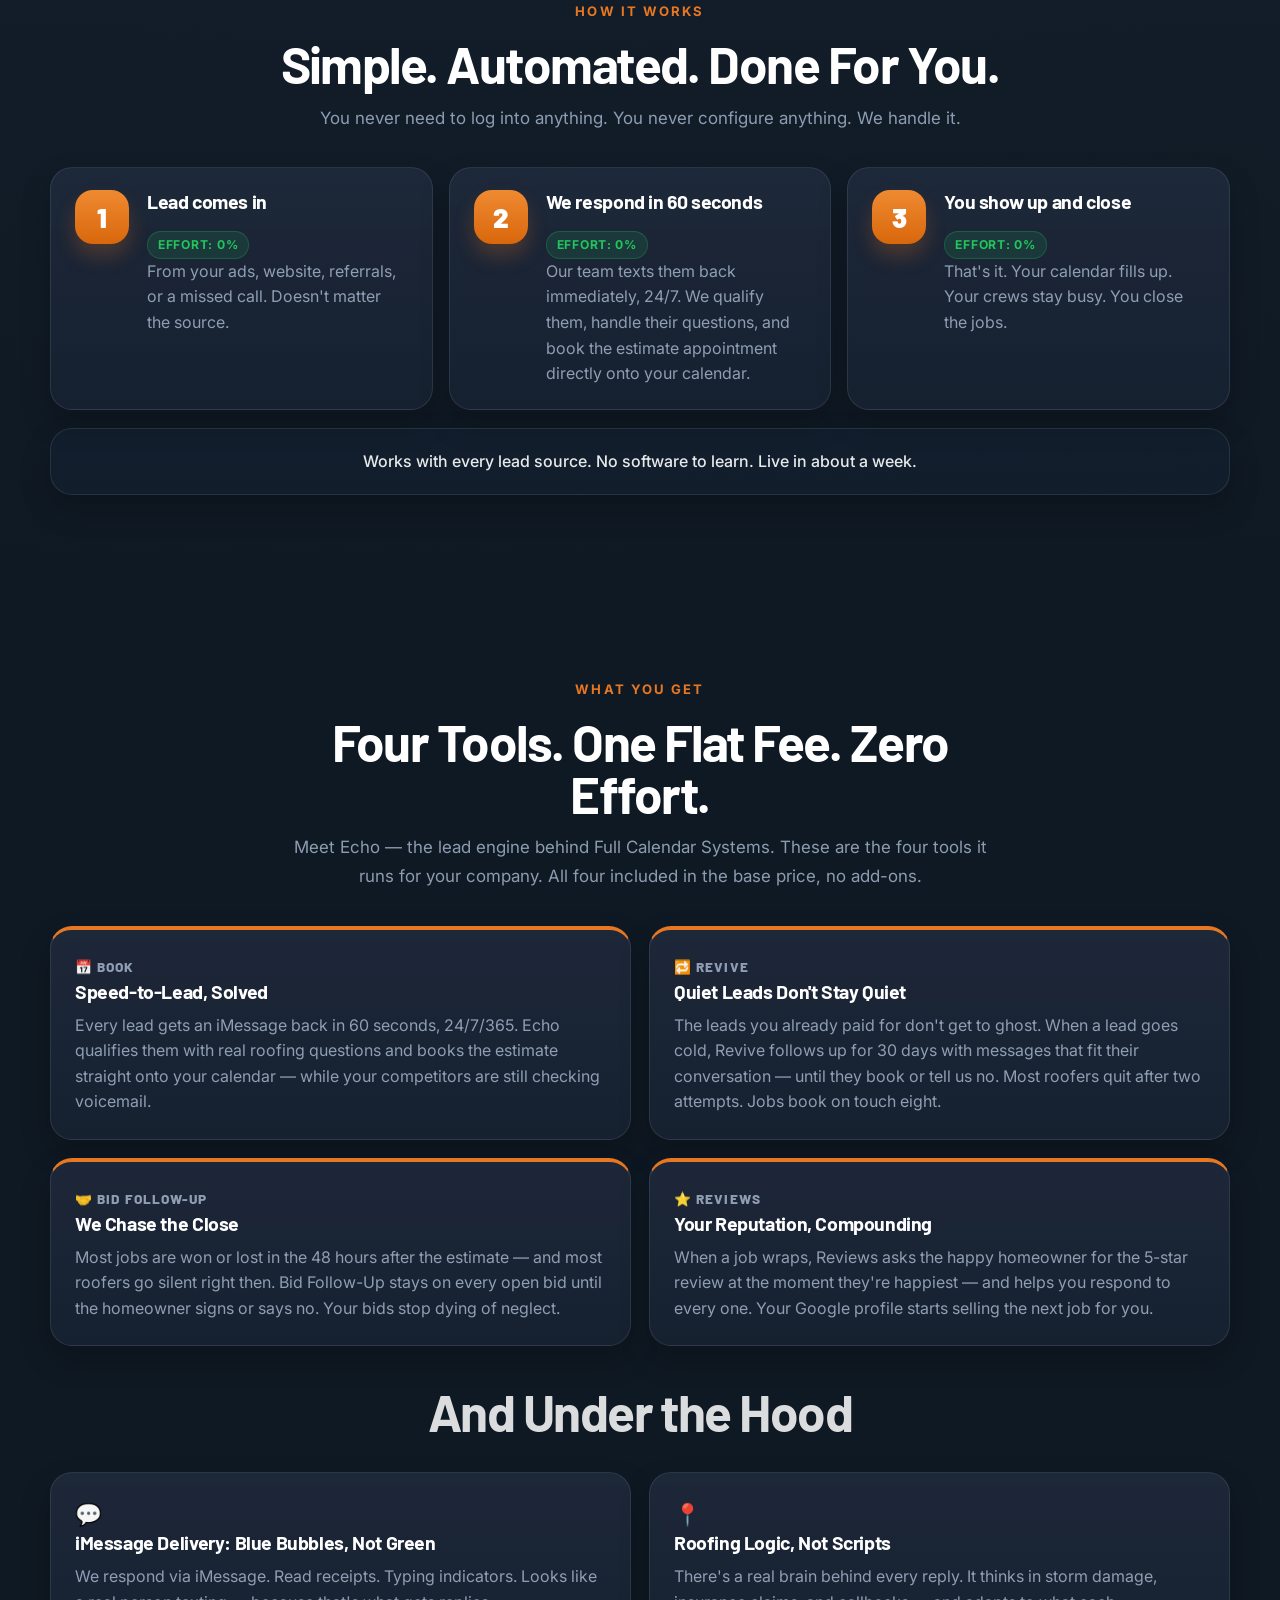
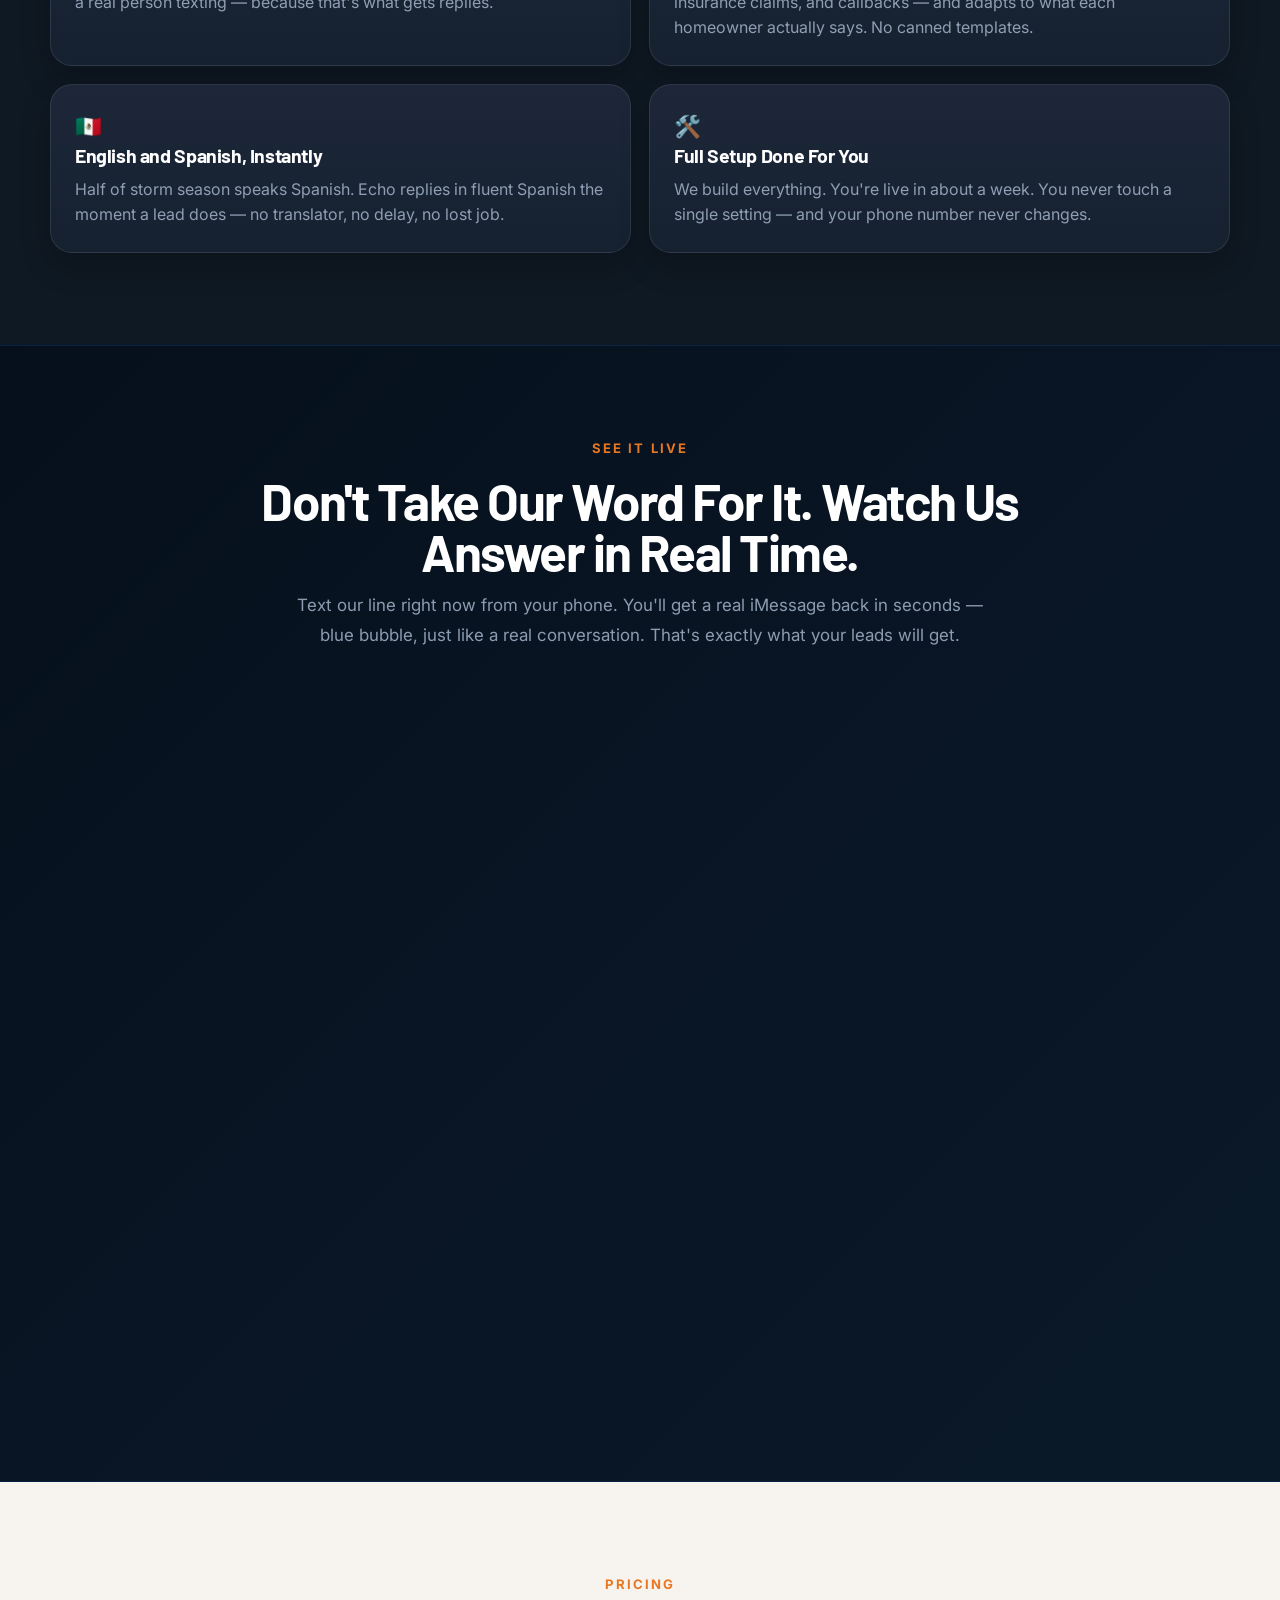
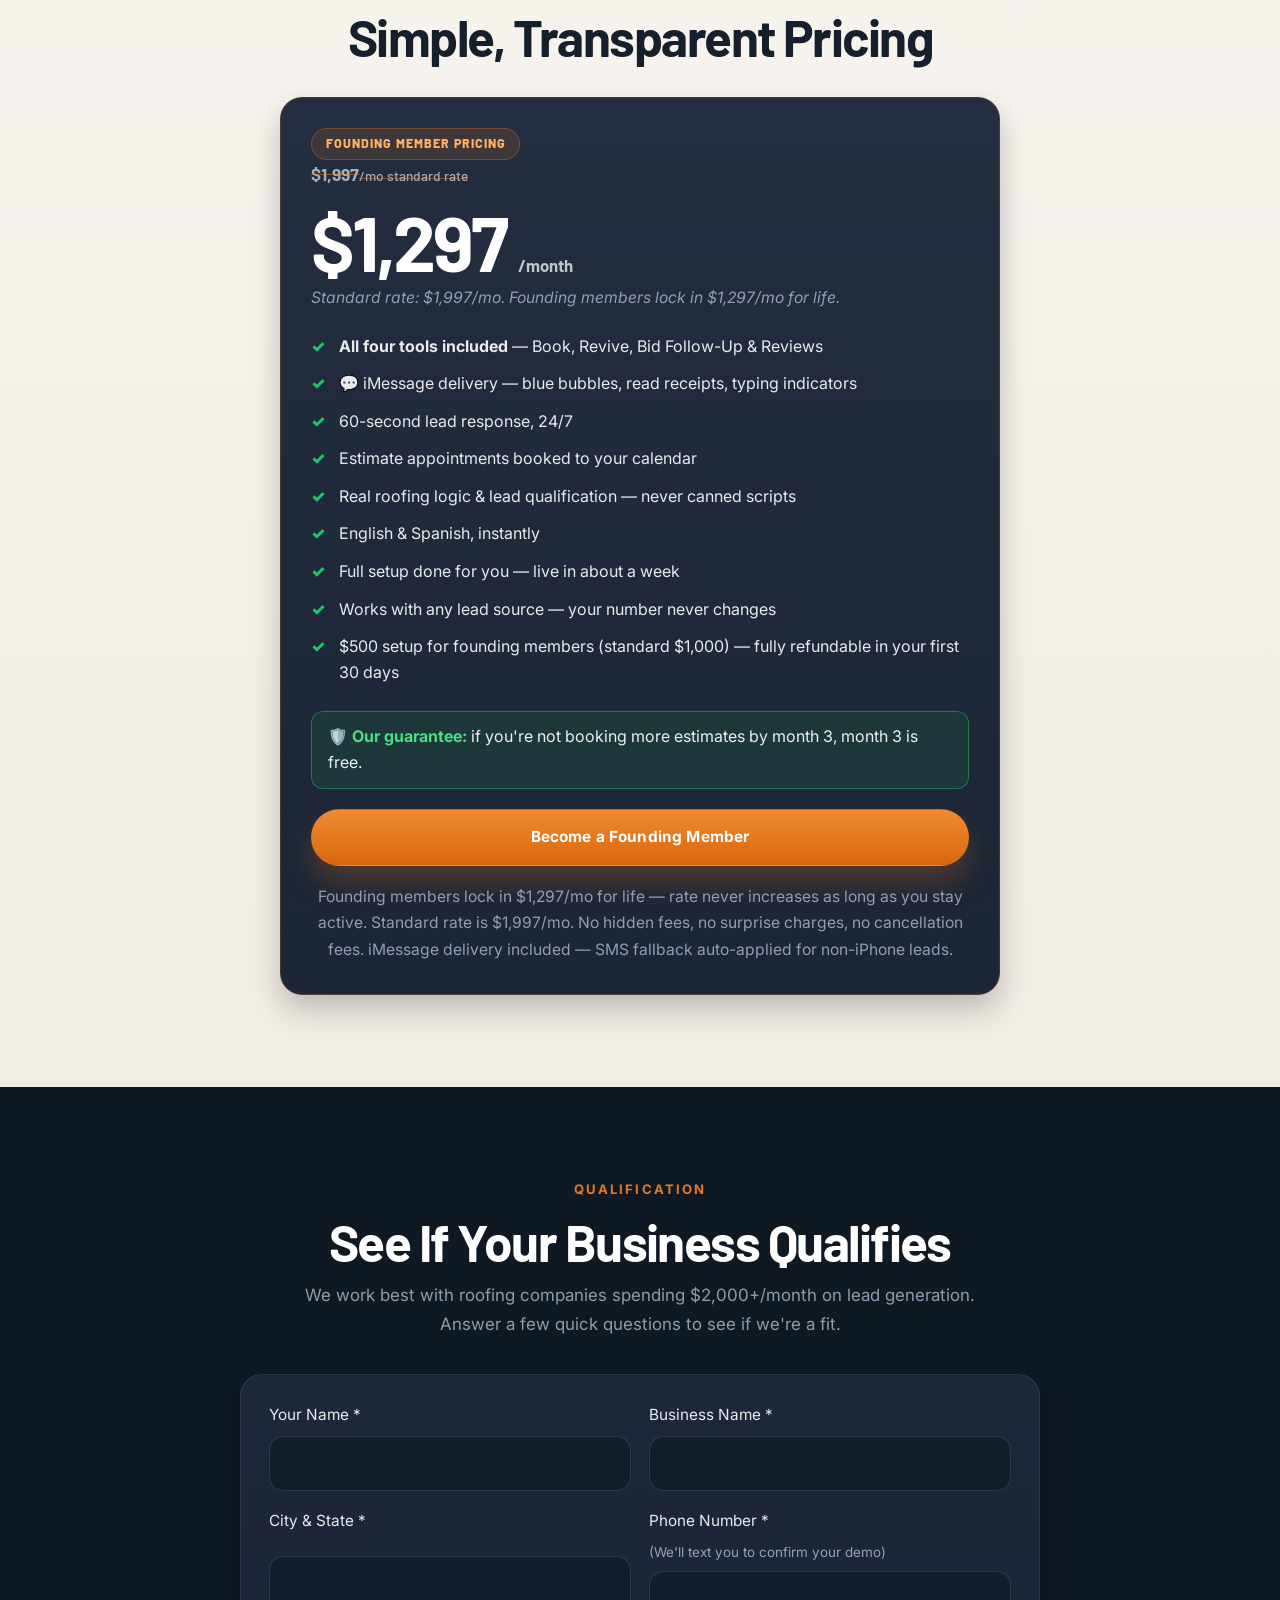
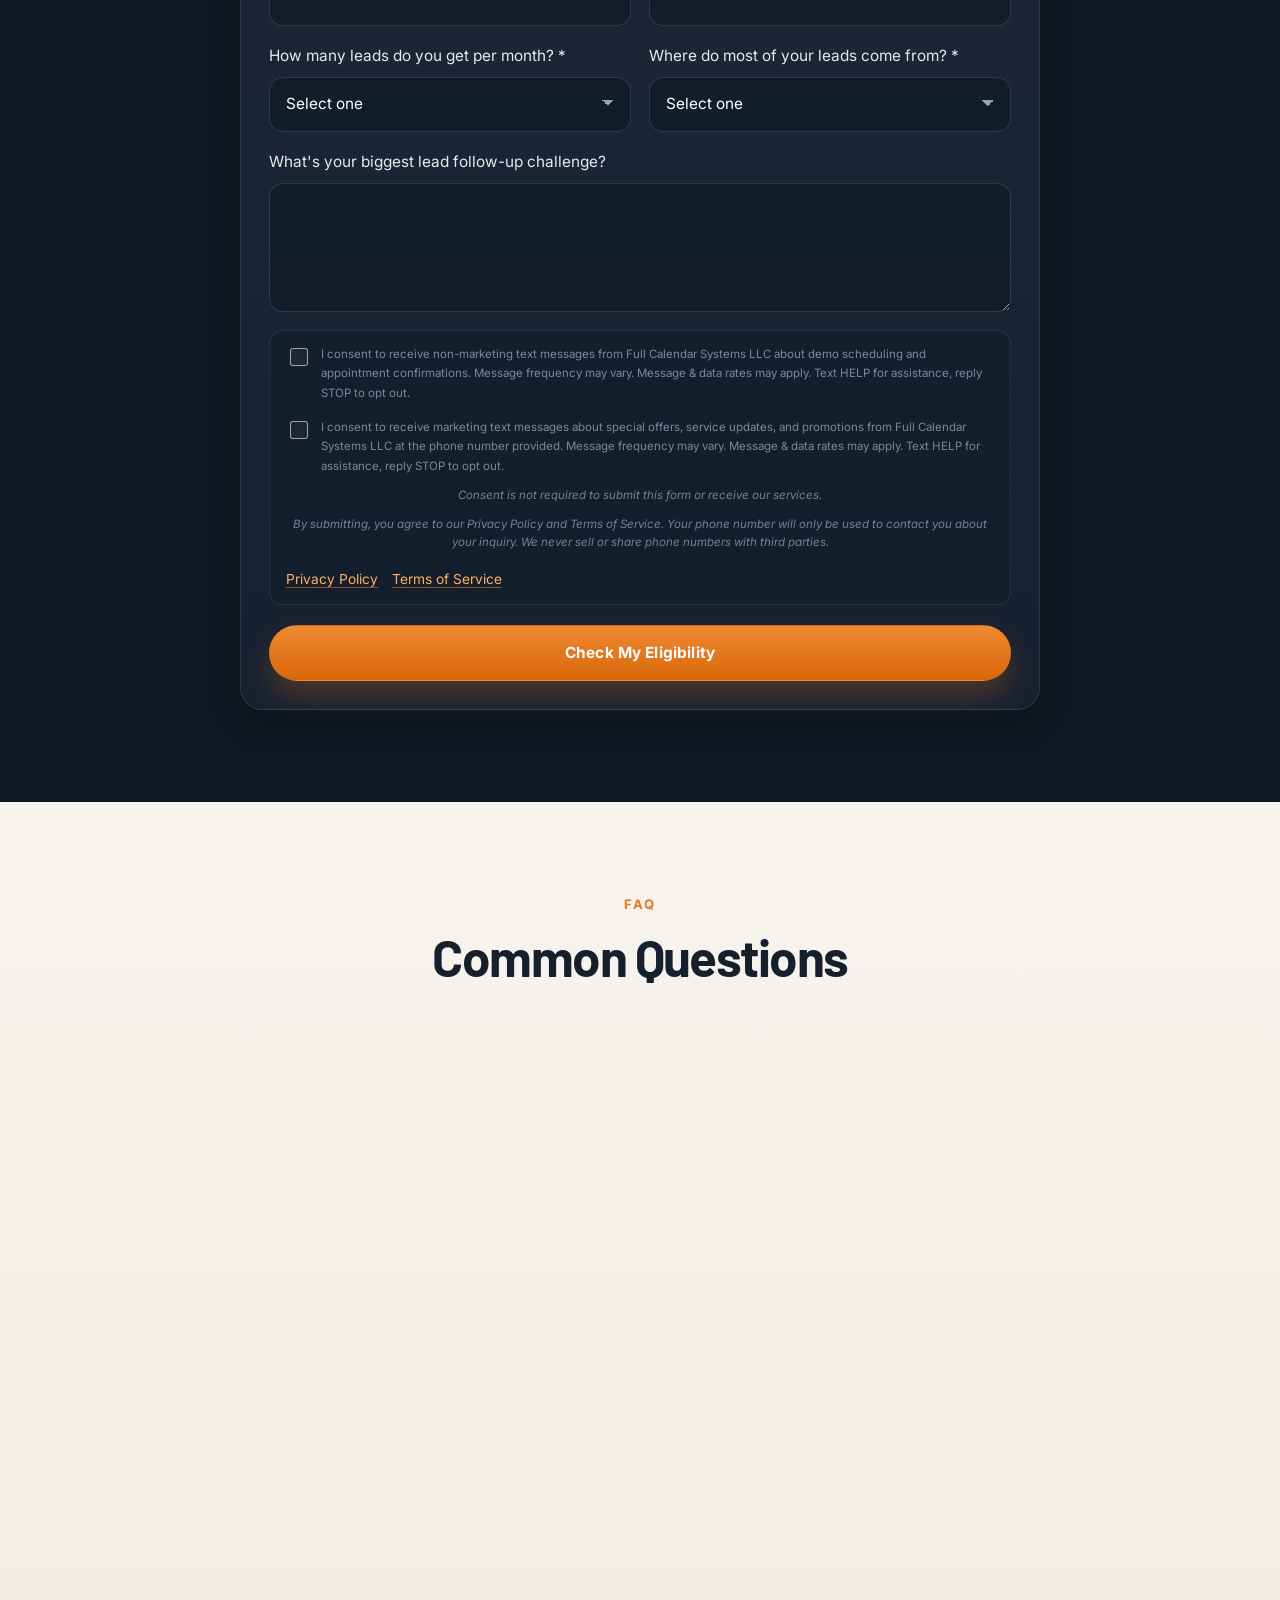
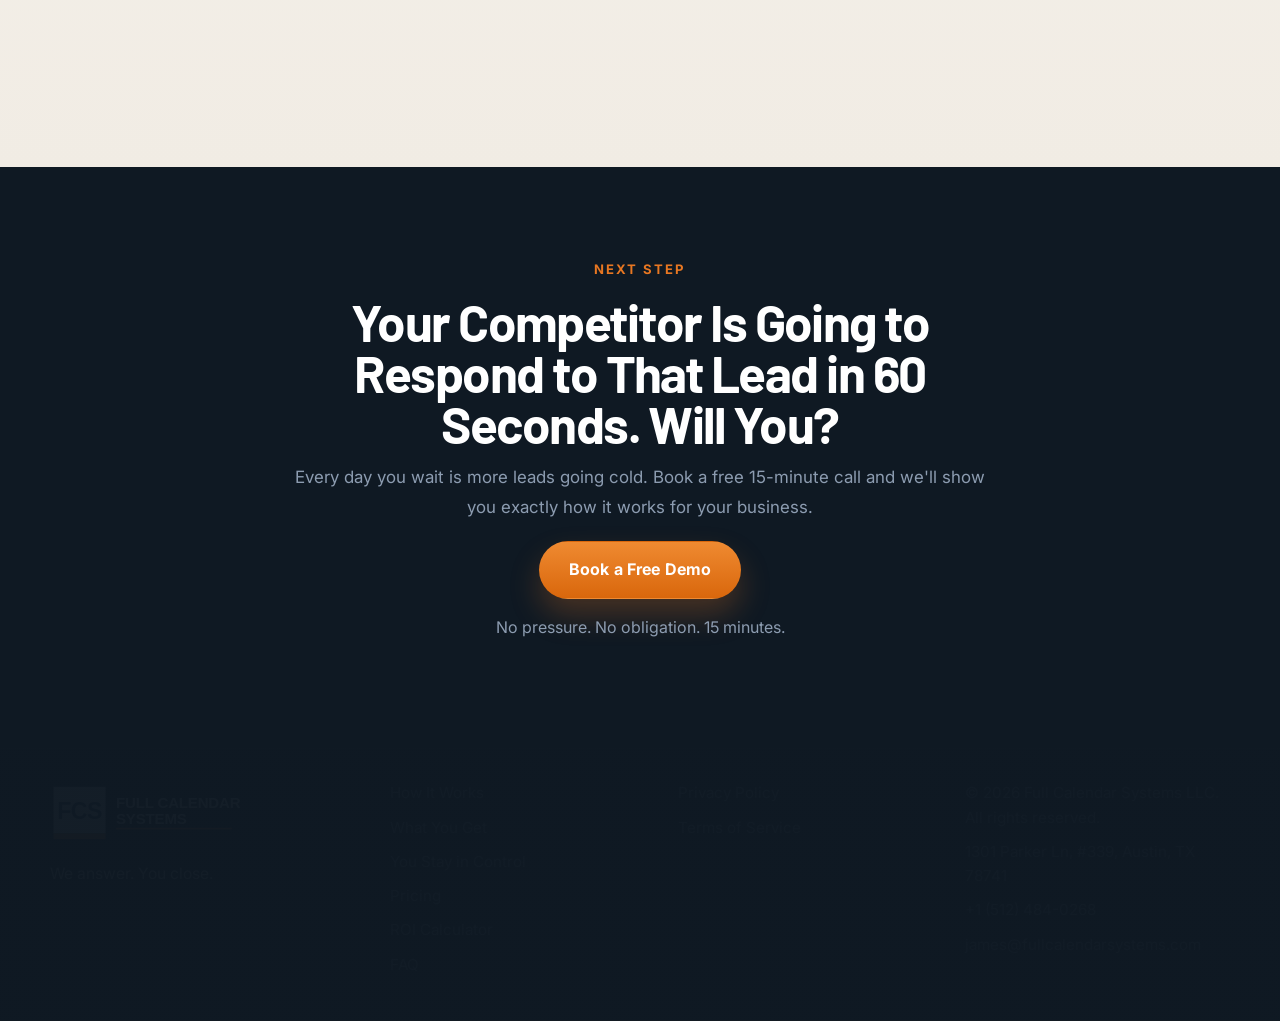
==== commit 23063490: "Update FCS public numbers to SendBlue lines" ====
--- a/index.html
+++ b/index.html
@@ -364,12 +364,12 @@
               <!--
                 ── DEMO MODE TOGGLE ──
                 Two modes, toggled by `DEMO_LINE_LIVE` in script.js (currently false = Mode B):
-                  Mode A [data-demo-mode="live"]     — live tap-to-text demo line (Linq 512-373-9490, "Lone Star Roofing" display)
+                  Mode A [data-demo-mode="live"]     — live tap-to-text demo line (SendBlue 512-468-5443, "Lone Star Roofing" demo flow)
                   Mode B [data-demo-mode="fallback"] — lead-capture form, James texts back manually from Lone Star (ACTIVE)
                 To go live: set DEMO_LINE_LIVE = true in script.js AND swap the placeholder number below.
               -->
               <div data-demo-mode="live" hidden>
-                <!-- Live demo line: Linq iMessage 512-373-9490 ("Lone Star Roofing" — our fictional demo
+                <!-- Live demo line: SendBlue iMessage 512-468-5443 ("Lone Star Roofing" — our fictional demo
                      company). The visitor plays a homeowner; Echo plays the roofing company, then reveals.
                      Each chip opens Messages with the number + opener pre-filled — one tap to send.
 
@@ -431,13 +431,13 @@
                 <div class="echo-demo-unlocked" id="echo-demo-unlocked" hidden>
                   <p class="echo-demo-roleplay-intro">You're the homeowner. Echo's the roofing company. Pick an opener (or write your own) and watch how fast your leads would be answered:</p>
                   <div class="echo-demo-chips">
-                    <a class="echo-demo-chip" href="sms:+15123739490?&body=Hey%2C%20I%20think%20I%20just%20got%20hail%20damage">🌩️ "Hey, I think I just got hail damage"</a>
-                    <a class="echo-demo-chip" href="sms:+15123739490?&body=I%20have%20a%20leak%20in%20my%20roof">💧 "I have a leak in my roof"</a>
-                    <a class="echo-demo-chip" href="sms:+15123739490?&body=How%20much%20does%20a%20full%20replacement%20cost%3F">💰 "How much does a full replacement cost?"</a>
-                    <a class="echo-demo-chip" href="sms:+15123739490?&body=Hola%2C%20creo%20que%20tengo%20da%C3%B1o%20de%20granizo%20en%20mi%20techo">🇲🇽 "Hola, creo que tengo daño de granizo"</a>
+                    <a class="echo-demo-chip" href="sms:+15124685443?&body=Hey%2C%20I%20think%20I%20just%20got%20hail%20damage">🌩️ "Hey, I think I just got hail damage"</a>
+                    <a class="echo-demo-chip" href="sms:+15124685443?&body=I%20have%20a%20leak%20in%20my%20roof">💧 "I have a leak in my roof"</a>
+                    <a class="echo-demo-chip" href="sms:+15124685443?&body=How%20much%20does%20a%20full%20replacement%20cost%3F">💰 "How much does a full replacement cost?"</a>
+                    <a class="echo-demo-chip" href="sms:+15124685443?&body=Hola%2C%20creo%20que%20tengo%20da%C3%B1o%20de%20granizo%20en%20mi%20techo">🇲🇽 "Hola, creo que tengo daño de granizo"</a>
                   </div>
                   <div class="echo-demo-number-row">
-                    <span class="echo-demo-number">Or text us directly: <a href="sms:+15123739490">(512) 373-9490</a></span>
+                    <span class="echo-demo-number">Or text us directly: <a href="sms:+15124685443">(512) 468-5443</a></span>
                     <details class="echo-demo-qr">
                       <summary>On a computer? Scan to text 📱</summary>
                       <img src="qr-demo-line.svg" alt="QR code — scan with your phone to text the live demo line" width="140" height="140" loading="lazy">
@@ -724,7 +724,7 @@
         <div class="footer-meta">
           <p>© 2026 Full Calendar Systems LLC. All rights reserved.</p>
           <p>1301 Parker Ln, #339, Austin, TX 78741</p>
-          <a href="tel:+17374272221">+1 (737) 427-2221</a>
+          <a href="tel:+15124840268">+1 (512) 484-0268</a>
           <a href="mailto:james@fullcalendarsystems.com">james@fullcalendarsystems.com</a>
         </div>
       </div>
